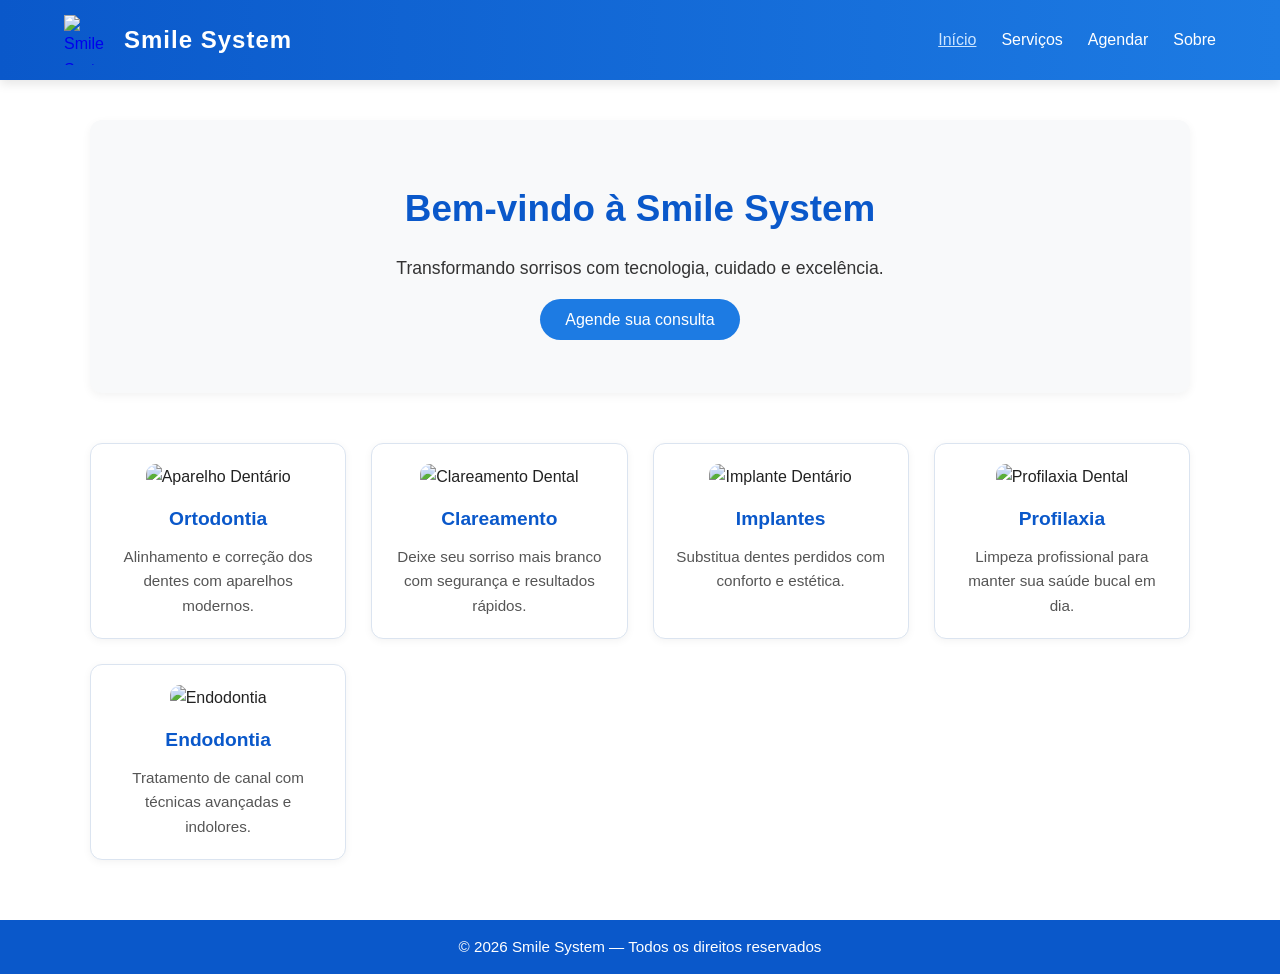
==== index.html @ 8fbf5905 "Add files via upload" ====
<!doctype html>
<html lang="pt-BR">
<head>
  <meta charset="utf-8">
  <meta name="viewport" content="width=device-width,initial-scale=1">
  <title>Smile System - Início</title>
  <link rel="stylesheet" href="style.css">
</head>
<body>
  <header class="site-header">
    <nav class="nav">
      <a class="logo" href="index.html">
        <img src="img/logo.png" alt="Smile System" class="logo-img">
        <span class="brand">Smile System</span>
      </a>
      <ul class="nav-links">
        <li><a href="index.html" class="active">Início</a></li>
        <li><a href="servicos.html">Serviços</a></li>
        <li><a href="agendar.php">Agendar</a></li>
        <li><a href="sobre.html">Sobre</a></li>
      </ul>
    </nav>
  </header>

  <main class="container">
    <section class="hero">
      <h1>Bem-vindo à Smile System</h1>
      <p>Transformando sorrisos com tecnologia, cuidado e excelência.</p>
      <a class="btn-primary" href="agendar.php">Agende sua consulta</a>
    </section>

    <section class="cards">
      <article class="card">
        <img src="img/aparelho.png" alt="Aparelho Dentário">
        <h3>Ortodontia</h3>
        <p>Alinhamento e correção dos dentes com aparelhos modernos.</p>
      </article>
      <article class="card">
        <img src="img/clareamento.png" alt="Clareamento Dental">
        <h3>Clareamento</h3>
        <p>Deixe seu sorriso mais branco com segurança e resultados rápidos.</p>
      </article>
      <article class="card">
        <img src="img/implante.png" alt="Implante Dentário">
        <h3>Implantes</h3>
        <p>Substitua dentes perdidos com conforto e estética.</p>
      </article>
      <article class="card">
        <img src="img/profilaxia.png" alt="Profilaxia Dental">
        <h3>Profilaxia</h3>
        <p>Limpeza profissional para manter sua saúde bucal em dia.</p>
      </article>
      <article class="card">
        <img src="img/endodontia.png" alt="Endodontia">
        <h3>Endodontia</h3>
        <p>Tratamento de canal com técnicas avançadas e indolores.</p>
      </article>
    </section>
  </main>

  <footer class="site-footer">
    <p>© <span id="year"></span> Smile System — Todos os direitos reservados</p>
  </footer>

  <script>
    document.getElementById('year').textContent = new Date().getFullYear();
  </script>
</body>
</html>
---- style.css ----
/* ---------- GERAL ---------- */
* {
  margin: 0;
  padding: 0;
  box-sizing: border-box;
  font-family: "Poppins", sans-serif;
}

body {
  background-color: #ffffff;
  color: #222;
  line-height: 1.6;
}

/* ---------- CABEÇALHO ---------- */
.site-header {
  background: linear-gradient(90deg, #0a58ca, #1d7be3);
  padding: 15px 0;
  box-shadow: 0 4px 10px rgba(0,0,0,0.1);
}

.nav {
  width: 90%;
  max-width: 1200px;
  margin: auto;
  display: flex;
  align-items: center;
  justify-content: space-between;
}

.logo {
  display: flex;
  align-items: center;
  text-decoration: none;
}

.logo-img {
  width: 50px;
  height: 50px;
  object-fit: contain;
  margin-right: 10px;
}

.brand {
  font-size: 1.5rem;
  font-weight: 700;
  color: #fff;
  letter-spacing: 1px;
}

.nav-links {
  list-style: none;
  display: flex;
  gap: 25px;
}

.nav-links a {
  color: #fff;
  text-decoration: none;
  font-weight: 500;
  transition: 0.3s;
}

.nav-links a:hover,
.nav-links a.active {
  color: #cce5ff;
  text-decoration: underline;
}

/* ---------- CONTEÚDO ---------- */
.container {
  width: 90%;
  max-width: 1100px;
  margin: 40px auto;
}

.hero {
  text-align: center;
  padding: 60px 20px;
  background: #f8f9fa;
  border-radius: 12px;
  box-shadow: 0 3px 10px rgba(0,0,0,0.05);
}

.hero h1 {
  font-size: 2.3rem;
  color: #0a58ca;
}

.hero p {
  font-size: 1.1rem;
  margin: 15px 0 25px;
  color: #333;
}

.btn-primary {
  background: #1d7be3;
  color: #fff;
  border: none;
  padding: 12px 25px;
  border-radius: 25px;
  font-size: 1rem;
  cursor: pointer;
  text-decoration: none;
  transition: 0.3s;
}

.btn-primary:hover {
  background: #0a58ca;
}

/* ---------- CARDS ---------- */
.cards {
  display: grid;
  grid-template-columns: repeat(auto-fit, minmax(220px, 1fr));
  gap: 25px;
  margin-top: 50px;
}

.card {
  background: #fff;
  border: 1px solid #dbe4f0;
  border-radius: 12px;
  box-shadow: 0 2px 8px rgba(0,0,0,0.05);
  text-align: center;
  padding: 20px;
  transition: 0.3s ease;
}

.card:hover {
  transform: translateY(-5px);
  box-shadow: 0 5px 15px rgba(0,0,0,0.1);
}

.card img {
  width: 100%;
  height: 150px;
  object-fit: cover;
  border-radius: 10px;
}

.card h3 {
  color: #0a58ca;
  margin-top: 15px;
  font-size: 1.2rem;
}

.card p {
  font-size: 0.95rem;
  color: #555;
  margin-top: 10px;
}

/* ---------- SERVIÇOS ---------- */
.servicos {
  display: grid;
  grid-template-columns: repeat(auto-fit, minmax(250px, 1fr));
  gap: 25px;
  margin-top: 40px;
}

.servico {
  background: #fff;
  border: 1px solid #dbe4f0;
  border-radius: 12px;
  box-shadow: 0 2px 10px rgba(0,0,0,0.05);
  padding: 20px;
  text-align: center;
  transition: 0.3s;
}

.servico:hover {
  transform: translateY(-4px);
  box-shadow: 0 5px 15px rgba(0,0,0,0.1);
}

.servico img {
  width: 100%;
  height: 160px;
  border-radius: 10px;
  object-fit: cover;
}

.servico h3 {
  color: #0a58ca;
  margin: 10px 0;
}

/* ---------- FORMULÁRIO ---------- */
.form-agendar {
  max-width: 500px;
  background: #f8f9fa;
  padding: 30px;
  margin: 0 auto;
  border-radius: 12px;
  box-shadow: 0 3px 10px rgba(0,0,0,0.05);
}

.form-agendar label {
  display: block;
  margin: 15px 0 5px;
  font-weight: 600;
  color: #0a58ca;
}

.form-agendar input {
  width: 100%;
  padding: 10px;
  border: 1px solid #ccd7e0;
  border-radius: 8px;
  outline: none;
  transition: 0.3s;
}

.form-agendar input:focus {
  border-color: #1d7be3;
  box-shadow: 0 0 4px rgba(29,123,227,0.4);
}

/* ---------- RODAPÉ ---------- */
.site-footer {
  text-align: center;
  background: #0a58ca;
  color: #fff;
  padding: 15px 0;
  margin-top: 60px;
  font-size: 0.95rem;
}

/* ---------- RESPONSIVIDADE ---------- */
@media (max-width: 768px) {
  .nav-links {
    flex-wrap: wrap;
    gap: 15px;
    justify-content: center;
  }

  .brand {
    font-size: 1.3rem;
  }

  .hero h1 {
    font-size: 1.8rem;
  }
}
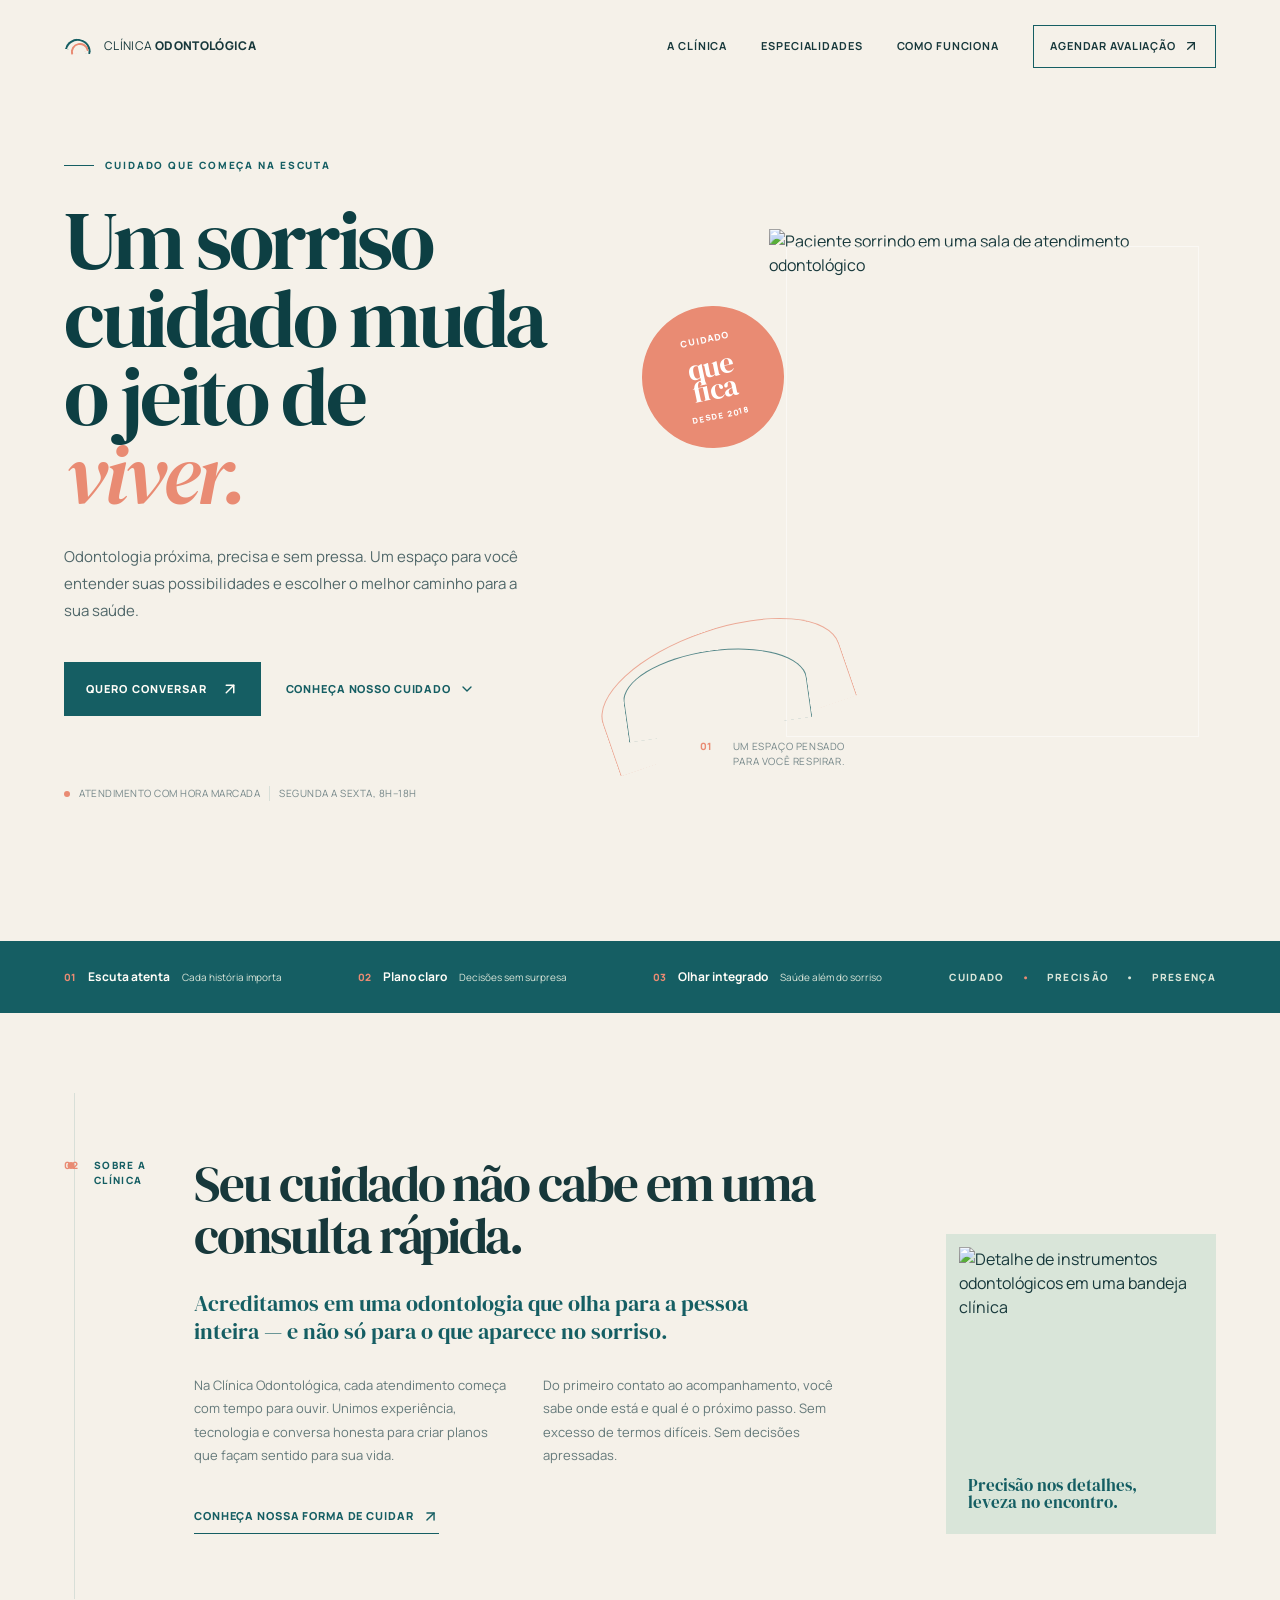
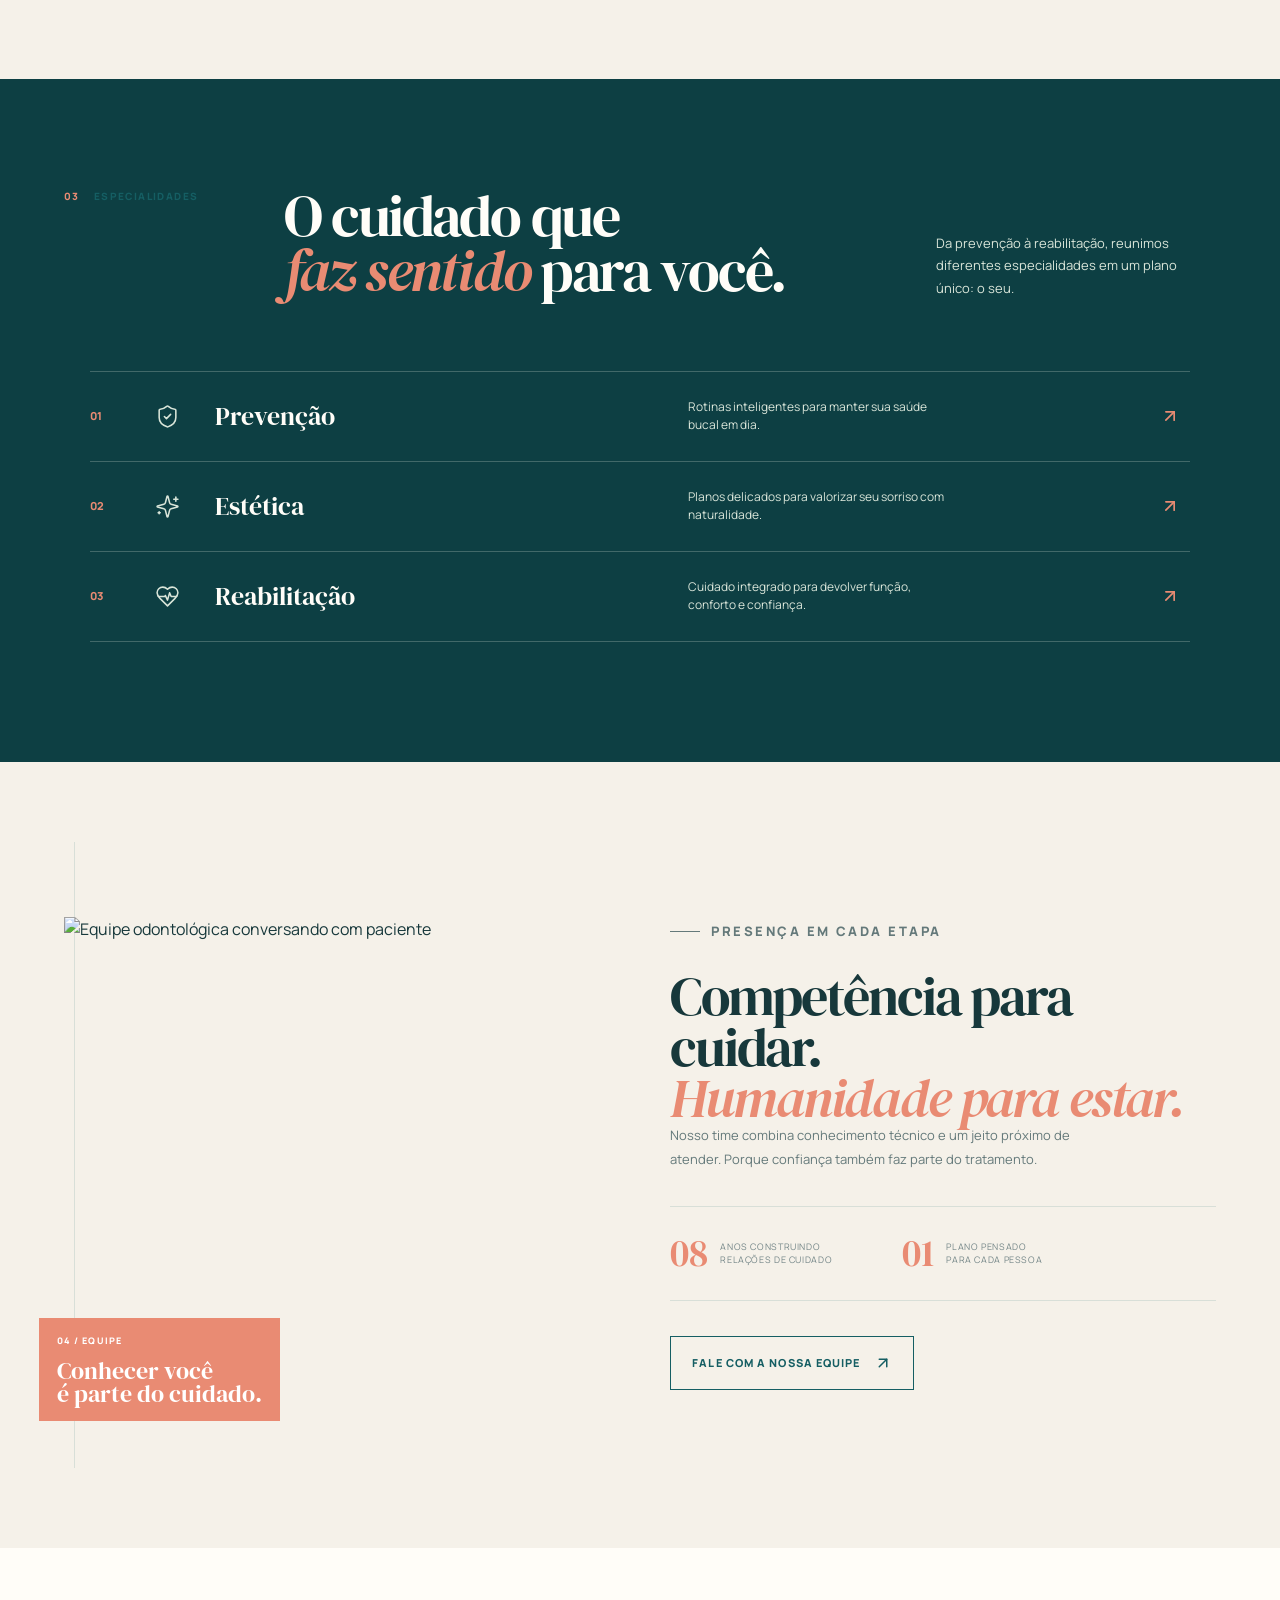
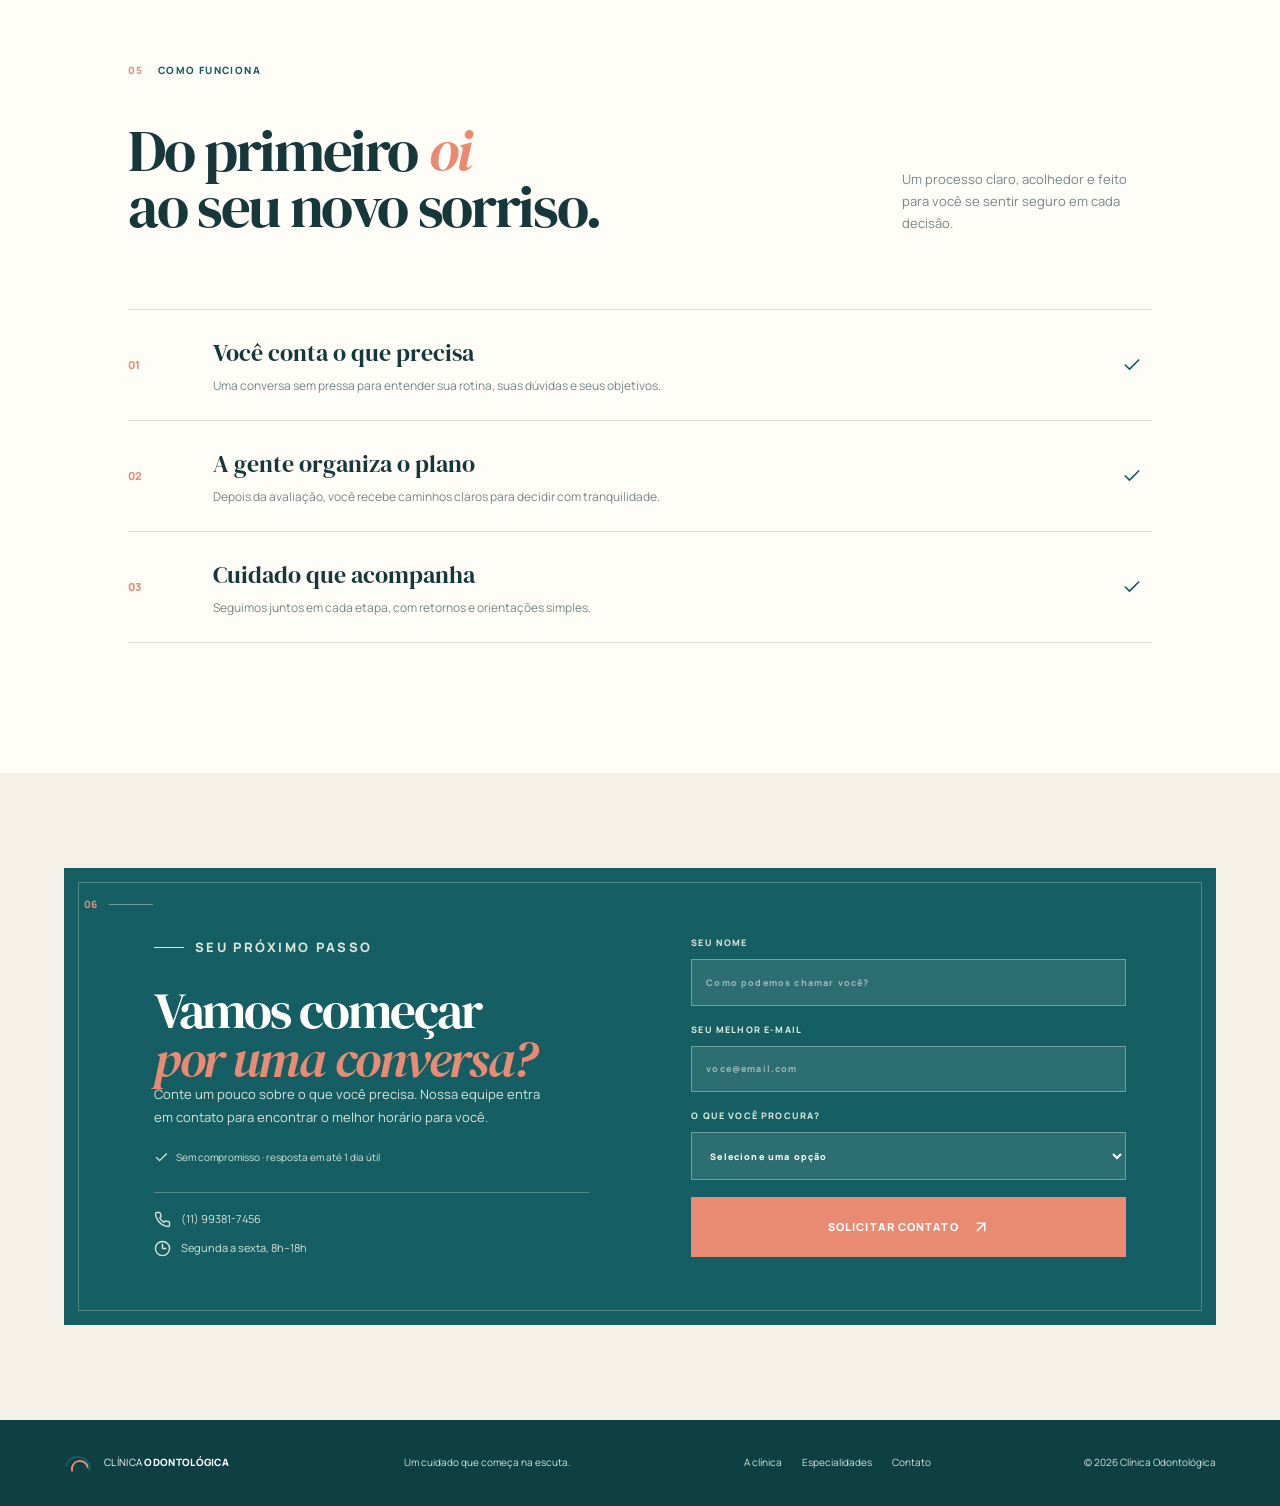
==== commit 4a35746e: "feat: adiciona site visual da clinica" ====
--- a/index.html
+++ b/index.html
@@ -1,69 +1,76 @@
-<!doctype html>
-<html lang="pt-BR">
-<head>
-  <meta charset="utf-8">
-  <meta name="viewport" content="width=device-width,initial-scale=1">
-  <title>Smile System - Início</title>
-  <link rel="stylesheet" href="style.css">
-</head>
-<body>
-  <header class="site-header">
-    <nav class="nav">
-      <a class="logo" href="index.html">
-        <img src="img/logo.png" alt="Smile System" class="logo-img">
-        <span class="brand">Smile System</span>
-      </a>
-      <ul class="nav-links">
-        <li><a href="index.html" class="active">Início</a></li>
-        <li><a href="servicos.html">Serviços</a></li>
-        <li><a href="agendar.php">Agendar</a></li>
-        <li><a href="sobre.html">Sobre</a></li>
-      </ul>
-    </nav>
-  </header>
-
-  <main class="container">
-    <section class="hero">
-      <h1>Bem-vindo à Smile System</h1>
-      <p>Transformando sorrisos com tecnologia, cuidado e excelência.</p>
-      <a class="btn-primary" href="agendar.php">Agende sua consulta</a>
-    </section>
-
-    <section class="cards">
-      <article class="card">
-        <img src="img/aparelho.png" alt="Aparelho Dentário">
-        <h3>Ortodontia</h3>
-        <p>Alinhamento e correção dos dentes com aparelhos modernos.</p>
-      </article>
-      <article class="card">
-        <img src="img/clareamento.png" alt="Clareamento Dental">
-        <h3>Clareamento</h3>
-        <p>Deixe seu sorriso mais branco com segurança e resultados rápidos.</p>
-      </article>
-      <article class="card">
-        <img src="img/implante.png" alt="Implante Dentário">
-        <h3>Implantes</h3>
-        <p>Substitua dentes perdidos com conforto e estética.</p>
-      </article>
-      <article class="card">
-        <img src="img/profilaxia.png" alt="Profilaxia Dental">
-        <h3>Profilaxia</h3>
-        <p>Limpeza profissional para manter sua saúde bucal em dia.</p>
-      </article>
-      <article class="card">
-        <img src="img/endodontia.png" alt="Endodontia">
-        <h3>Endodontia</h3>
-        <p>Tratamento de canal com técnicas avançadas e indolores.</p>
-      </article>
-    </section>
-  </main>
-
-  <footer class="site-footer">
-    <p>© <span id="year"></span> Smile System — Todos os direitos reservados</p>
-  </footer>
-
-  <script>
-    document.getElementById('year').textContent = new Date().getFullYear();
-  </script>
-</body>
-</html>
+<!doctype html>
+<html lang="pt-BR">
+  <head>
+    <meta charset="UTF-8" />
+    <meta name="viewport" content="width=device-width, initial-scale=1.0" />
+    <meta name="theme-color" content="#155E63" />
+    <meta name="description" content="Clínica Odontológica — cuidado próximo, preciso e sem pressa." />
+    <title>Clínica Odontológica — Cuidado que começa na escuta</title>
+    <script type="module" crossorigin src="./assets/index-BboJRUG3.js"></script>
+    <link rel="stylesheet" crossorigin href="./assets/index-BcJL_m4f.css">
+    <script src="/__manus__/debug-collector.js" defer></script>
+  </head>
+  <body>
+    <script id="manus-runtime">window.__MANUS_HOST_DEV__ = false;
+(function(){"use strict";var Mr={exports:{}},Kn={};/**
+ * @license React
+ * react-jsx-runtime.production.js
+ *
+ * Copyright (c) Meta Platforms, Inc. and affiliates.
+ *
+ * This source code is licensed under the MIT license found in the
+ * LICENSE file in the root directory of this source tree.
+ */var $c;function um(){if($c)return Kn;$c=1;var r=Symbol.for("react.transitional.element"),i=Symbol.for("react.fragment");function c(s,d,m){var x=null;if(m!==void 0&&(x=""+m),d.key!==void 0&&(x=""+d.key),"key"in d){m={};for(var R in d)R!=="key"&&(m[R]=d[R])}else m=d;return d=m.ref,{$$typeof:r,type:s,key:x,ref:d!==void 0?d:null,props:m}}return Kn.Fragment=i,Kn.jsx=c,Kn.jsxs=c,Kn}var Fc;function dm(){return Fc||(Fc=1,Mr.exports=um()),Mr.exports}var h=dm(),Ar={exports:{}},Pn={},Rr={exports:{}},Nr={};/**
+ * @license React
+ * scheduler.production.js
+ *
+ * Copyright (c) Meta Platforms, Inc. and affiliates.
+ *
+ * This source code is licensed under the MIT license found in the
+ * LICENSE file in the root directory of this source tree.
+ */var Ic;function fm(){return Ic||(Ic=1,function(r){function i(A,q){var B=A.length;A.push(q);t:for(;0<B;){var bt=B-1>>>1,p=A[bt];if(0<d(p,q))A[bt]=q,A[B]=p,B=bt;else break t}}function c(A){return A.length===0?null:A[0]}function s(A){if(A.length===0)return null;var q=A[0],B=A.pop();if(B!==q){A[0]=B;t:for(var bt=0,p=A.length,O=p>>>1;bt<O;){var X=2*(bt+1)-1,G=A[X],Z=X+1,st=A[Z];if(0>d(G,B))Z<p&&0>d(st,G)?(A[bt]=st,A[Z]=B,bt=Z):(A[bt]=G,A[X]=B,bt=X);else if(Z<p&&0>d(st,B))A[bt]=st,A[Z]=B,bt=Z;else break t}}return q}function d(A,q){var B=A.sortIndex-q.sortIndex;return B!==0?B:A.id-q.id}if(r.unstable_now=void 0,typeof performance=="object"&&typeof performance.now=="function"){var m=performance;r.unstable_now=function(){return m.now()}}else{var x=Date,R=x.now();r.unstable_now=function(){return x.now()-R}}var C=[],v=[],D=1,j=null,J=3,at=!1,$=!1,nt=!1,ct=!1,ht=typeof setTimeout=="function"?setTimeout:null,St=typeof clearTimeout=="function"?clearTimeout:null,_=typeof setImmediate<"u"?setImmediate:null;function Y(A){for(var q=c(v);q!==null;){if(q.callback===null)s(v);else if(q.startTime<=A)s(v),q.sortIndex=q.expirationTime,i(C,q);else break;q=c(v)}}function H(A){if(nt=!1,Y(A),!$)if(c(C)!==null)$=!0,it||(it=!0,Bt());else{var q=c(v);q!==null&&Mt(H,q.startTime-A)}}var it=!1,rt=-1,V=5,xt=-1;function Be(){return ct?!0:!(r.unstable_now()-xt<V)}function te(){if(ct=!1,it){var A=r.unstable_now();xt=A;var q=!0;try{t:{$=!1,nt&&(nt=!1,St(rt),rt=-1),at=!0;var B=J;try{e:{for(Y(A),j=c(C);j!==null&&!(j.expirationTime>A&&Be());){var bt=j.callback;if(typeof bt=="function"){j.callback=null,J=j.priorityLevel;var p=bt(j.expirationTime<=A);if(A=r.unstable_now(),typeof p=="function"){j.callback=p,Y(A),q=!0;break e}j===c(C)&&s(C),Y(A)}else s(C);j=c(C)}if(j!==null)q=!0;else{var O=c(v);O!==null&&Mt(H,O.startTime-A),q=!1}}break t}finally{j=null,J=B,at=!1}q=void 0}}finally{q?Bt():it=!1}}}var Bt;if(typeof _=="function")Bt=function(){_(te)};else if(typeof MessageChannel<"u"){var me=new MessageChannel,Se=me.port2;me.port1.onmessage=te,Bt=function(){Se.postMessage(null)}}else Bt=function(){ht(te,0)};function Mt(A,q){rt=ht(function(){A(r.unstable_now())},q)}r.unstable_IdlePriority=5,r.unstable_ImmediatePriority=1,r.unstable_LowPriority=4,r.unstable_NormalPriority=3,r.unstable_Profiling=null,r.unstable_UserBlockingPriority=2,r.unstable_cancelCallback=function(A){A.callback=null},r.unstable_forceFrameRate=function(A){0>A||125<A?console.error("forceFrameRate takes a positive int between 0 and 125, forcing frame rates higher than 125 fps is not supported"):V=0<A?Math.floor(1e3/A):5},r.unstable_getCurrentPriorityLevel=function(){return J},r.unstable_next=function(A){switch(J){case 1:case 2:case 3:var q=3;break;default:q=J}var B=J;J=q;try{return A()}finally{J=B}},r.unstable_requestPaint=function(){ct=!0},r.unstable_runWithPriority=function(A,q){switch(A){case 1:case 2:case 3:case 4:case 5:break;default:A=3}var B=J;J=A;try{return q()}finally{J=B}},r.unstable_scheduleCallback=function(A,q,B){var bt=r.unstable_now();switch(typeof B=="object"&&B!==null?(B=B.delay,B=typeof B=="number"&&0<B?bt+B:bt):B=bt,A){case 1:var p=-1;break;case 2:p=250;break;case 5:p=1073741823;break;case 4:p=1e4;break;default:p=5e3}return p=B+p,A={id:D++,callback:q,priorityLevel:A,startTime:B,expirationTime:p,sortIndex:-1},B>bt?(A.sortIndex=B,i(v,A),c(C)===null&&A===c(v)&&(nt?(St(rt),rt=-1):nt=!0,Mt(H,B-bt))):(A.sortIndex=p,i(C,A),$||at||($=!0,it||(it=!0,Bt()))),A},r.unstable_shouldYield=Be,r.unstable_wrapCallback=function(A){var q=J;return function(){var B=J;J=q;try{return A.apply(this,arguments)}finally{J=B}}}}(Nr)),Nr}var tu;function hm(){return tu||(tu=1,Rr.exports=fm()),Rr.exports}var zr={exports:{}},ut={};/**
+ * @license React
+ * react.production.js
+ *
+ * Copyright (c) Meta Platforms, Inc. and affiliates.
+ *
+ * This source code is licensed under the MIT license found in the
+ * LICENSE file in the root directory of this source tree.
+ */var eu;function mm(){if(eu)return ut;eu=1;var r=Symbol.for("react.transitional.element"),i=Symbol.for("react.portal"),c=Symbol.for("react.fragment"),s=Symbol.for("react.strict_mode"),d=Symbol.for("react.profiler"),m=Symbol.for("react.consumer"),x=Symbol.for("react.context"),R=Symbol.for("react.forward_ref"),C=Symbol.for("react.suspense"),v=Symbol.for("react.memo"),D=Symbol.for("react.lazy"),j=Symbol.iterator;function J(p){return p===null||typeof p!="object"?null:(p=j&&p[j]||p["@@iterator"],typeof p=="function"?p:null)}var at={isMounted:function(){return!1},enqueueForceUpdate:function(){},enqueueReplaceState:function(){},enqueueSetState:function(){}},$=Object.assign,nt={};function ct(p,O,X){this.props=p,this.context=O,this.refs=nt,this.updater=X||at}ct.prototype.isReactComponent={},ct.prototype.setState=function(p,O){if(typeof p!="object"&&typeof p!="function"&&p!=null)throw Error("takes an object of state variables to update or a function which returns an object of state variables.");this.updater.enqueueSetState(this,p,O,"setState")},ct.prototype.forceUpdate=function(p){this.updater.enqueueForceUpdate(this,p,"forceUpdate")};function ht(){}ht.prototype=ct.prototype;function St(p,O,X){this.props=p,this.context=O,this.refs=nt,this.updater=X||at}var _=St.prototype=new ht;_.constructor=St,$(_,ct.prototype),_.isPureReactComponent=!0;var Y=Array.isArray,H={H:null,A:null,T:null,S:null,V:null},it=Object.prototype.hasOwnProperty;function rt(p,O,X,G,Z,st){return X=st.ref,{$$typeof:r,type:p,key:O,ref:X!==void 0?X:null,props:st}}function V(p,O){return rt(p.type,O,void 0,void 0,void 0,p.props)}function xt(p){return typeof p=="object"&&p!==null&&p.$$typeof===r}function Be(p){var O={"=":"=0",":":"=2"};return"$"+p.replace(/[=:]/g,function(X){return O[X]})}var te=/\/+/g;function Bt(p,O){return typeof p=="object"&&p!==null&&p.key!=null?Be(""+p.key):O.toString(36)}function me(){}function Se(p){switch(p.status){case"fulfilled":return p.value;case"rejected":throw p.reason;default:switch(typeof p.status=="string"?p.then(me,me):(p.status="pending",p.then(function(O){p.status==="pending"&&(p.status="fulfilled",p.value=O)},function(O){p.status==="pending"&&(p.status="rejected",p.reason=O)})),p.status){case"fulfilled":return p.value;case"rejected":throw p.reason}}throw p}function Mt(p,O,X,G,Z){var st=typeof p;(st==="undefined"||st==="boolean")&&(p=null);var I=!1;if(p===null)I=!0;else switch(st){case"bigint":case"string":case"number":I=!0;break;case"object":switch(p.$$typeof){case r:case i:I=!0;break;case D:return I=p._init,Mt(I(p._payload),O,X,G,Z)}}if(I)return Z=Z(p),I=G===""?"."+Bt(p,0):G,Y(Z)?(X="",I!=null&&(X=I.replace(te,"$&/")+"/"),Mt(Z,O,X,"",function(Jt){return Jt})):Z!=null&&(xt(Z)&&(Z=V(Z,X+(Z.key==null||p&&p.key===Z.key?"":(""+Z.key).replace(te,"$&/")+"/")+I)),O.push(Z)),1;I=0;var gt=G===""?".":G+":";if(Y(p))for(var Tt=0;Tt<p.length;Tt++)G=p[Tt],st=gt+Bt(G,Tt),I+=Mt(G,O,X,st,Z);else if(Tt=J(p),typeof Tt=="function")for(p=Tt.call(p),Tt=0;!(G=p.next()).done;)G=G.value,st=gt+Bt(G,Tt++),I+=Mt(G,O,X,st,Z);else if(st==="object"){if(typeof p.then=="function")return Mt(Se(p),O,X,G,Z);throw O=String(p),Error("Objects are not valid as a React child (found: "+(O==="[object Object]"?"object with keys {"+Object.keys(p).join(", ")+"}":O)+"). If you meant to render a collection of children, use an array instead.")}return I}function A(p,O,X){if(p==null)return p;var G=[],Z=0;return Mt(p,G,"","",function(st){return O.call(X,st,Z++)}),G}function q(p){if(p._status===-1){var O=p._result;O=O(),O.then(function(X){(p._status===0||p._status===-1)&&(p._status=1,p._result=X)},function(X){(p._status===0||p._status===-1)&&(p._status=2,p._result=X)}),p._status===-1&&(p._status=0,p._result=O)}if(p._status===1)return p._result.default;throw p._result}var B=typeof reportError=="function"?reportError:function(p){if(typeof window=="object"&&typeof window.ErrorEvent=="function"){var O=new window.ErrorEvent("error",{bubbles:!0,cancelable:!0,message:typeof p=="object"&&p!==null&&typeof p.message=="string"?String(p.message):String(p),error:p});if(!window.dispatchEvent(O))return}else if(typeof process=="object"&&typeof process.emit=="function"){process.emit("uncaughtException",p);return}console.error(p)};function bt(){}return ut.Children={map:A,forEach:function(p,O,X){A(p,function(){O.apply(this,arguments)},X)},count:function(p){var O=0;return A(p,function(){O++}),O},toArray:function(p){return A(p,function(O){return O})||[]},only:function(p){if(!xt(p))throw Error("React.Children.only expected to receive a single React element child.");return p}},ut.Component=ct,ut.Fragment=c,ut.Profiler=d,ut.PureComponent=St,ut.StrictMode=s,ut.Suspense=C,ut.__CLIENT_INTERNALS_DO_NOT_USE_OR_WARN_USERS_THEY_CANNOT_UPGRADE=H,ut.__COMPILER_RUNTIME={__proto__:null,c:function(p){return H.H.useMemoCache(p)}},ut.cache=function(p){return function(){return p.apply(null,arguments)}},ut.cloneElement=function(p,O,X){if(p==null)throw Error("The argument must be a React element, but you passed "+p+".");var G=$({},p.props),Z=p.key,st=void 0;if(O!=null)for(I in O.ref!==void 0&&(st=void 0),O.key!==void 0&&(Z=""+O.key),O)!it.call(O,I)||I==="key"||I==="__self"||I==="__source"||I==="ref"&&O.ref===void 0||(G[I]=O[I]);var I=arguments.length-2;if(I===1)G.children=X;else if(1<I){for(var gt=Array(I),Tt=0;Tt<I;Tt++)gt[Tt]=arguments[Tt+2];G.children=gt}return rt(p.type,Z,void 0,void 0,st,G)},ut.createContext=function(p){return p={$$typeof:x,_currentValue:p,_currentValue2:p,_threadCount:0,Provider:null,Consumer:null},p.Provider=p,p.Consumer={$$typeof:m,_context:p},p},ut.createElement=function(p,O,X){var G,Z={},st=null;if(O!=null)for(G in O.key!==void 0&&(st=""+O.key),O)it.call(O,G)&&G!=="key"&&G!=="__self"&&G!=="__source"&&(Z[G]=O[G]);var I=arguments.length-2;if(I===1)Z.children=X;else if(1<I){for(var gt=Array(I),Tt=0;Tt<I;Tt++)gt[Tt]=arguments[Tt+2];Z.children=gt}if(p&&p.defaultProps)for(G in I=p.defaultProps,I)Z[G]===void 0&&(Z[G]=I[G]);return rt(p,st,void 0,void 0,null,Z)},ut.createRef=function(){return{current:null}},ut.forwardRef=function(p){return{$$typeof:R,render:p}},ut.isValidElement=xt,ut.lazy=function(p){return{$$typeof:D,_payload:{_status:-1,_result:p},_init:q}},ut.memo=function(p,O){return{$$typeof:v,type:p,compare:O===void 0?null:O}},ut.startTransition=function(p){var O=H.T,X={};H.T=X;try{var G=p(),Z=H.S;Z!==null&&Z(X,G),typeof G=="object"&&G!==null&&typeof G.then=="function"&&G.then(bt,B)}catch(st){B(st)}finally{H.T=O}},ut.unstable_useCacheRefresh=function(){return H.H.useCacheRefresh()},ut.use=function(p){return H.H.use(p)},ut.useActionState=function(p,O,X){return H.H.useActionState(p,O,X)},ut.useCallback=function(p,O){return H.H.useCallback(p,O)},ut.useContext=function(p){return H.H.useContext(p)},ut.useDebugValue=function(){},ut.useDeferredValue=function(p,O){return H.H.useDeferredValue(p,O)},ut.useEffect=function(p,O,X){var G=H.H;if(typeof X=="function")throw Error("useEffect CRUD overload is not enabled in this build of React.");return G.useEffect(p,O)},ut.useId=function(){return H.H.useId()},ut.useImperativeHandle=function(p,O,X){return H.H.useImperativeHandle(p,O,X)},ut.useInsertionEffect=function(p,O){return H.H.useInsertionEffect(p,O)},ut.useLayoutEffect=function(p,O){return H.H.useLayoutEffect(p,O)},ut.useMemo=function(p,O){return H.H.useMemo(p,O)},ut.useOptimistic=function(p,O){return H.H.useOptimistic(p,O)},ut.useReducer=function(p,O,X){return H.H.useReducer(p,O,X)},ut.useRef=function(p){return H.H.useRef(p)},ut.useState=function(p){return H.H.useState(p)},ut.useSyncExternalStore=function(p,O,X){return H.H.useSyncExternalStore(p,O,X)},ut.useTransition=function(){return H.H.useTransition()},ut.version="19.1.1",ut}var lu;function _r(){return lu||(lu=1,zr.exports=mm()),zr.exports}var kr={exports:{}},he={};/**
+ * @license React
+ * react-dom.production.js
+ *
+ * Copyright (c) Meta Platforms, Inc. and affiliates.
+ *
+ * This source code is licensed under the MIT license found in the
+ * LICENSE file in the root directory of this source tree.
+ */var au;function gm(){if(au)return he;au=1;var r=_r();function i(C){var v="https://react.dev/errors/"+C;if(1<arguments.length){v+="?args[]="+encodeURIComponent(arguments[1]);for(var D=2;D<arguments.length;D++)v+="&args[]="+encodeURIComponent(arguments[D])}return"Minified React error #"+C+"; visit "+v+" for the full message or use the non-minified dev environment for full errors and additional helpful warnings."}function c(){}var s={d:{f:c,r:function(){throw Error(i(522))},D:c,C:c,L:c,m:c,X:c,S:c,M:c},p:0,findDOMNode:null},d=Symbol.for("react.portal");function m(C,v,D){var j=3<arguments.length&&arguments[3]!==void 0?arguments[3]:null;return{$$typeof:d,key:j==null?null:""+j,children:C,containerInfo:v,implementation:D}}var x=r.__CLIENT_INTERNALS_DO_NOT_USE_OR_WARN_USERS_THEY_CANNOT_UPGRADE;function R(C,v){if(C==="font")return"";if(typeof v=="string")return v==="use-credentials"?v:""}return he.__DOM_INTERNALS_DO_NOT_USE_OR_WARN_USERS_THEY_CANNOT_UPGRADE=s,he.createPortal=function(C,v){var D=2<arguments.length&&arguments[2]!==void 0?arguments[2]:null;if(!v||v.nodeType!==1&&v.nodeType!==9&&v.nodeType!==11)throw Error(i(299));return m(C,v,null,D)},he.flushSync=function(C){var v=x.T,D=s.p;try{if(x.T=null,s.p=2,C)return C()}finally{x.T=v,s.p=D,s.d.f()}},he.preconnect=function(C,v){typeof C=="string"&&(v?(v=v.crossOrigin,v=typeof v=="string"?v==="use-credentials"?v:"":void 0):v=null,s.d.C(C,v))},he.prefetchDNS=function(C){typeof C=="string"&&s.d.D(C)},he.preinit=function(C,v){if(typeof C=="string"&&v&&typeof v.as=="string"){var D=v.as,j=R(D,v.crossOrigin),J=typeof v.integrity=="string"?v.integrity:void 0,at=typeof v.fetchPriority=="string"?v.fetchPriority:void 0;D==="style"?s.d.S(C,typeof v.precedence=="string"?v.precedence:void 0,{crossOrigin:j,integrity:J,fetchPriority:at}):D==="script"&&s.d.X(C,{crossOrigin:j,integrity:J,fetchPriority:at,nonce:typeof v.nonce=="string"?v.nonce:void 0})}},he.preinitModule=function(C,v){if(typeof C=="string")if(typeof v=="object"&&v!==null){if(v.as==null||v.as==="script"){var D=R(v.as,v.crossOrigin);s.d.M(C,{crossOrigin:D,integrity:typeof v.integrity=="string"?v.integrity:void 0,nonce:typeof v.nonce=="string"?v.nonce:void 0})}}else v==null&&s.d.M(C)},he.preload=function(C,v){if(typeof C=="string"&&typeof v=="object"&&v!==null&&typeof v.as=="string"){var D=v.as,j=R(D,v.crossOrigin);s.d.L(C,D,{crossOrigin:j,integrity:typeof v.integrity=="string"?v.integrity:void 0,nonce:typeof v.nonce=="string"?v.nonce:void 0,type:typeof v.type=="string"?v.type:void 0,fetchPriority:typeof v.fetchPriority=="string"?v.fetchPriority:void 0,referrerPolicy:typeof v.referrerPolicy=="string"?v.referrerPolicy:void 0,imageSrcSet:typeof v.imageSrcSet=="string"?v.imageSrcSet:void 0,imageSizes:typeof v.imageSizes=="string"?v.imageSizes:void 0,media:typeof v.media=="string"?v.media:void 0})}},he.preloadModule=function(C,v){if(typeof C=="string")if(v){var D=R(v.as,v.crossOrigin);s.d.m(C,{as:typeof v.as=="string"&&v.as!=="script"?v.as:void 0,crossOrigin:D,integrity:typeof v.integrity=="string"?v.integrity:void 0})}else s.d.m(C)},he.requestFormReset=function(C){s.d.r(C)},he.unstable_batchedUpdates=function(C,v){return C(v)},he.useFormState=function(C,v,D){return x.H.useFormState(C,v,D)},he.useFormStatus=function(){return x.H.useHostTransitionStatus()},he.version="19.1.1",he}var nu;function pm(){if(nu)return kr.exports;nu=1;function r(){if(!(typeof __REACT_DEVTOOLS_GLOBAL_HOOK__>"u"||typeof __REACT_DEVTOOLS_GLOBAL_HOOK__.checkDCE!="function"))try{__REACT_DEVTOOLS_GLOBAL_HOOK__.checkDCE(r)}catch(i){console.error(i)}}return r(),kr.exports=gm(),kr.exports}/**
+ * @license React
+ * react-dom-client.production.js
+ *
+ * Copyright (c) Meta Platforms, Inc. and affiliates.
+ *
+ * This source code is licensed under the MIT license found in the
+ * LICENSE file in the root directory of this source tree.
+ */var ou;function ym(){if(ou)return Pn;ou=1;var r=hm(),i=_r(),c=pm();function s(t){var e="https://react.dev/errors/"+t;if(1<arguments.length){e+="?args[]="+encodeURIComponent(arguments[1]);for(var l=2;l<arguments.length;l++)e+="&args[]="+encodeURIComponent(arguments[l])}return"Minified React error #"+t+"; visit "+e+" for the full message or use the non-minified dev environment for full errors and additional helpful warnings."}function d(t){return!(!t||t.nodeType!==1&&t.nodeType!==9&&t.nodeType!==11)}function m(t){var e=t,l=t;if(t.alternate)for(;e.return;)e=e.return;else{t=e;do e=t,(e.flags&4098)!==0&&(l=e.return),t=e.return;while(t)}return e.tag===3?l:null}function x(t){if(t.tag===13){var e=t.memoizedState;if(e===null&&(t=t.alternate,t!==null&&(e=t.memoizedState)),e!==null)return e.dehydrated}return null}function R(t){if(m(t)!==t)throw Error(s(188))}function C(t){var e=t.alternate;if(!e){if(e=m(t),e===null)throw Error(s(188));return e!==t?null:t}for(var l=t,a=e;;){var n=l.return;if(n===null)break;var o=n.alternate;if(o===null){if(a=n.return,a!==null){l=a;continue}break}if(n.child===o.child){for(o=n.child;o;){if(o===l)return R(n),t;if(o===a)return R(n),e;o=o.sibling}throw Error(s(188))}if(l.return!==a.return)l=n,a=o;else{for(var u=!1,f=n.child;f;){if(f===l){u=!0,l=n,a=o;break}if(f===a){u=!0,a=n,l=o;break}f=f.sibling}if(!u){for(f=o.child;f;){if(f===l){u=!0,l=o,a=n;break}if(f===a){u=!0,a=o,l=n;break}f=f.sibling}if(!u)throw Error(s(189))}}if(l.alternate!==a)throw Error(s(190))}if(l.tag!==3)throw Error(s(188));return l.stateNode.current===l?t:e}function v(t){var e=t.tag;if(e===5||e===26||e===27||e===6)return t;for(t=t.child;t!==null;){if(e=v(t),e!==null)return e;t=t.sibling}return null}var D=Object.assign,j=Symbol.for("react.element"),J=Symbol.for("react.transitional.element"),at=Symbol.for("react.portal"),$=Symbol.for("react.fragment"),nt=Symbol.for("react.strict_mode"),ct=Symbol.for("react.profiler"),ht=Symbol.for("react.provider"),St=Symbol.for("react.consumer"),_=Symbol.for("react.context"),Y=Symbol.for("react.forward_ref"),H=Symbol.for("react.suspense"),it=Symbol.for("react.suspense_list"),rt=Symbol.for("react.memo"),V=Symbol.for("react.lazy"),xt=Symbol.for("react.activity"),Be=Symbol.for("react.memo_cache_sentinel"),te=Symbol.iterator;function Bt(t){return t===null||typeof t!="object"?null:(t=te&&t[te]||t["@@iterator"],typeof t=="function"?t:null)}var me=Symbol.for("react.client.reference");function Se(t){if(t==null)return null;if(typeof t=="function")return t.$$typeof===me?null:t.displayName||t.name||null;if(typeof t=="string")return t;switch(t){case $:return"Fragment";case ct:return"Profiler";case nt:return"StrictMode";case H:return"Suspense";case it:return"SuspenseList";case xt:return"Activity"}if(typeof t=="object")switch(t.$$typeof){case at:return"Portal";case _:return(t.displayName||"Context")+".Provider";case St:return(t._context.displayName||"Context")+".Consumer";case Y:var e=t.render;return t=t.displayName,t||(t=e.displayName||e.name||"",t=t!==""?"ForwardRef("+t+")":"ForwardRef"),t;case rt:return e=t.displayName||null,e!==null?e:Se(t.type)||"Memo";case V:e=t._payload,t=t._init;try{return Se(t(e))}catch{}}return null}var Mt=Array.isArray,A=i.__CLIENT_INTERNALS_DO_NOT_USE_OR_WARN_USERS_THEY_CANNOT_UPGRADE,q=c.__DOM_INTERNALS_DO_NOT_USE_OR_WARN_USERS_THEY_CANNOT_UPGRADE,B={pending:!1,data:null,method:null,action:null},bt=[],p=-1;function O(t){return{current:t}}function X(t){0>p||(t.current=bt[p],bt[p]=null,p--)}function G(t,e){p++,bt[p]=t.current,t.current=e}var Z=O(null),st=O(null),I=O(null),gt=O(null);function Tt(t,e){switch(G(I,e),G(st,t),G(Z,null),e.nodeType){case 9:case 11:t=(t=e.documentElement)&&(t=t.namespaceURI)?Hh(t):0;break;default:if(t=e.tagName,e=e.namespaceURI)e=Hh(e),t=Uh(e,t);else switch(t){case"svg":t=1;break;case"math":t=2;break;default:t=0}}X(Z),G(Z,t)}function Jt(){X(Z),X(st),X(I)}function Ke(t){t.memoizedState!==null&&G(gt,t);var e=Z.current,l=Uh(e,t.type);e!==l&&(G(st,t),G(Z,l))}function Ce(t){st.current===t&&(X(Z),X(st)),gt.current===t&&(X(gt),Wo._currentValue=B)}var Pe=Object.prototype.hasOwnProperty,yl=r.unstable_scheduleCallback,sn=r.unstable_cancelCallback,Ca=r.unstable_shouldYield,ri=r.unstable_requestPaint,ge=r.unstable_now,si=r.unstable_getCurrentPriorityLevel,Ul=r.unstable_ImmediatePriority,Fn=r.unstable_UserBlockingPriority,nl=r.unstable_NormalPriority,ci=r.unstable_LowPriority,Gl=r.unstable_IdlePriority,ui=r.log,Ea=r.unstable_setDisableYieldValue,ql=null,Wt=null;function Je(t){if(typeof ui=="function"&&Ea(t),Wt&&typeof Wt.setStrictMode=="function")try{Wt.setStrictMode(ql,t)}catch{}}var $t=Math.clz32?Math.clz32:fi,di=Math.log,Ta=Math.LN2;function fi(t){return t>>>=0,t===0?32:31-(di(t)/Ta|0)|0}var L=256,cn=4194304;function vl(t){var e=t&42;if(e!==0)return e;switch(t&-t){case 1:return 1;case 2:return 2;case 4:return 4;case 8:return 8;case 16:return 16;case 32:return 32;case 64:return 64;case 128:return 128;case 256:case 512:case 1024:case 2048:case 4096:case 8192:case 16384:case 32768:case 65536:case 131072:case 262144:case 524288:case 1048576:case 2097152:return t&4194048;case 4194304:case 8388608:case 16777216:case 33554432:return t&62914560;case 67108864:return 67108864;case 134217728:return 134217728;case 268435456:return 268435456;case 536870912:return 536870912;case 1073741824:return 0;default:return t}}function un(t,e,l){var a=t.pendingLanes;if(a===0)return 0;var n=0,o=t.suspendedLanes,u=t.pingedLanes;t=t.warmLanes;var f=a&134217727;return f!==0?(a=f&~o,a!==0?n=vl(a):(u&=f,u!==0?n=vl(u):l||(l=f&~t,l!==0&&(n=vl(l))))):(f=a&~o,f!==0?n=vl(f):u!==0?n=vl(u):l||(l=a&~t,l!==0&&(n=vl(l)))),n===0?0:e!==0&&e!==n&&(e&o)===0&&(o=n&-n,l=e&-e,o>=l||o===32&&(l&4194048)!==0)?e:n}function Dt(t,e){return(t.pendingLanes&~(t.suspendedLanes&~t.pingedLanes)&e)===0}function In(t,e){switch(t){case 1:case 2:case 4:case 8:case 64:return e+250;case 16:case 32:case 128:case 256:case 512:case 1024:case 2048:case 4096:case 8192:case 16384:case 32768:case 65536:case 131072:case 262144:case 524288:case 1048576:case 2097152:return e+5e3;case 4194304:case 8388608:case 16777216:case 33554432:return-1;case 67108864:case 134217728:case 268435456:case 536870912:case 1073741824:return-1;default:return-1}}function to(){var t=L;return L<<=1,(L&4194048)===0&&(L=256),t}function hi(){var t=cn;return cn<<=1,(cn&62914560)===0&&(cn=4194304),t}function eo(t){for(var e=[],l=0;31>l;l++)e.push(t);return e}function Da(t,e){t.pendingLanes|=e,e!==268435456&&(t.suspendedLanes=0,t.pingedLanes=0,t.warmLanes=0)}function Ir(t,e,l,a,n,o){var u=t.pendingLanes;t.pendingLanes=l,t.suspendedLanes=0,t.pingedLanes=0,t.warmLanes=0,t.expiredLanes&=l,t.entangledLanes&=l,t.errorRecoveryDisabledLanes&=l,t.shellSuspendCounter=0;var f=t.entanglements,g=t.expirationTimes,S=t.hiddenUpdates;for(l=u&~l;0<l;){var N=31-$t(l),k=1<<N;f[N]=0,g[N]=-1;var E=S[N];if(E!==null)for(S[N]=null,N=0;N<E.length;N++){var T=E[N];T!==null&&(T.lane&=-536870913)}l&=~k}a!==0&&mi(t,a,0),o!==0&&n===0&&t.tag!==0&&(t.suspendedLanes|=o&~(u&~e))}function mi(t,e,l){t.pendingLanes|=e,t.suspendedLanes&=~e;var a=31-$t(e);t.entangledLanes|=e,t.entanglements[a]=t.entanglements[a]|1073741824|l&4194090}function gi(t,e){var l=t.entangledLanes|=e;for(t=t.entanglements;l;){var a=31-$t(l),n=1<<a;n&e|t[a]&e&&(t[a]|=e),l&=~n}}function lo(t){switch(t){case 2:t=1;break;case 8:t=4;break;case 32:t=16;break;case 256:case 512:case 1024:case 2048:case 4096:case 8192:case 16384:case 32768:case 65536:case 131072:case 262144:case 524288:case 1048576:case 2097152:case 4194304:case 8388608:case 16777216:case 33554432:t=128;break;case 268435456:t=134217728;break;default:t=0}return t}function ao(t){return t&=-t,2<t?8<t?(t&134217727)!==0?32:268435456:8:2}function pi(){var t=q.p;return t!==0?t:(t=window.event,t===void 0?32:nm(t.type))}function ts(t,e){var l=q.p;try{return q.p=t,e()}finally{q.p=l}}var ol=Math.random().toString(36).slice(2),ee="__reactFiber$"+ol,pe="__reactProps$"+ol,Yl="__reactContainer$"+ol,no="__reactEvents$"+ol,es="__reactListeners$"+ol,ls="__reactHandles$"+ol,yi="__reactResources$"+ol,Ma="__reactMarker$"+ol;function oo(t){delete t[ee],delete t[pe],delete t[no],delete t[es],delete t[ls]}function Vl(t){var e=t[ee];if(e)return e;for(var l=t.parentNode;l;){if(e=l[Yl]||l[ee]){if(l=e.alternate,e.child!==null||l!==null&&l.child!==null)for(t=Vh(t);t!==null;){if(l=t[ee])return l;t=Vh(t)}return e}t=l,l=t.parentNode}return null}function Xl(t){if(t=t[ee]||t[Yl]){var e=t.tag;if(e===5||e===6||e===13||e===26||e===27||e===3)return t}return null}function Aa(t){var e=t.tag;if(e===5||e===26||e===27||e===6)return t.stateNode;throw Error(s(33))}function Zl(t){var e=t[yi];return e||(e=t[yi]={hoistableStyles:new Map,hoistableScripts:new Map}),e}function Vt(t){t[Ma]=!0}var vi=new Set,bi={};function bl(t,e){We(t,e),We(t+"Capture",e)}function We(t,e){for(bi[t]=e,t=0;t<e.length;t++)vi.add(e[t])}var as=RegExp("^[:A-Z_a-z\\u00C0-\\u00D6\\u00D8-\\u00F6\\u00F8-\\u02FF\\u0370-\\u037D\\u037F-\\u1FFF\\u200C-\\u200D\\u2070-\\u218F\\u2C00-\\u2FEF\\u3001-\\uD7FF\\uF900-\\uFDCF\\uFDF0-\\uFFFD][:A-Z_a-z\\u00C0-\\u00D6\\u00D8-\\u00F6\\u00F8-\\u02FF\\u0370-\\u037D\\u037F-\\u1FFF\\u200C-\\u200D\\u2070-\\u218F\\u2C00-\\u2FEF\\u3001-\\uD7FF\\uF900-\\uFDCF\\uFDF0-\\uFFFD\\-.0-9\\u00B7\\u0300-\\u036F\\u203F-\\u2040]*$"),xi={},wi={};function Ra(t){return Pe.call(wi,t)?!0:Pe.call(xi,t)?!1:as.test(t)?wi[t]=!0:(xi[t]=!0,!1)}function M(t,e,l){if(Ra(e))if(l===null)t.removeAttribute(e);else{switch(typeof l){case"undefined":case"function":case"symbol":t.removeAttribute(e);return;case"boolean":var a=e.toLowerCase().slice(0,5);if(a!=="data-"&&a!=="aria-"){t.removeAttribute(e);return}}t.setAttribute(e,""+l)}}function tt(t,e,l){if(l===null)t.removeAttribute(e);else{switch(typeof l){case"undefined":case"function":case"symbol":case"boolean":t.removeAttribute(e);return}t.setAttribute(e,""+l)}}function Ot(t,e,l,a){if(a===null)t.removeAttribute(l);else{switch(typeof a){case"undefined":case"function":case"symbol":case"boolean":t.removeAttribute(l);return}t.setAttributeNS(e,l,""+a)}}var le,Ee;function ae(t){if(le===void 0)try{throw Error()}catch(l){var e=l.stack.trim().match(/\n( *(at )?)/);le=e&&e[1]||"",Ee=-1<l.stack.indexOf(`
+    at`)?" (<anonymous>)":-1<l.stack.indexOf("@")?"@unknown:0:0":""}return`
+`+le+t+Ee}var Le=!1;function He(t,e){if(!t||Le)return"";Le=!0;var l=Error.prepareStackTrace;Error.prepareStackTrace=void 0;try{var a={DetermineComponentFrameRoot:function(){try{if(e){var k=function(){throw Error()};if(Object.defineProperty(k.prototype,"props",{set:function(){throw Error()}}),typeof Reflect=="object"&&Reflect.construct){try{Reflect.construct(k,[])}catch(T){var E=T}Reflect.construct(t,[],k)}else{try{k.call()}catch(T){E=T}t.call(k.prototype)}}else{try{throw Error()}catch(T){E=T}(k=t())&&typeof k.catch=="function"&&k.catch(function(){})}}catch(T){if(T&&E&&typeof T.stack=="string")return[T.stack,E.stack]}return[null,null]}};a.DetermineComponentFrameRoot.displayName="DetermineComponentFrameRoot";var n=Object.getOwnPropertyDescriptor(a.DetermineComponentFrameRoot,"name");n&&n.configurable&&Object.defineProperty(a.DetermineComponentFrameRoot,"name",{value:"DetermineComponentFrameRoot"});var o=a.DetermineComponentFrameRoot(),u=o[0],f=o[1];if(u&&f){var g=u.split(`
+`),S=f.split(`
+`);for(n=a=0;a<g.length&&!g[a].includes("DetermineComponentFrameRoot");)a++;for(;n<S.length&&!S[n].includes("DetermineComponentFrameRoot");)n++;if(a===g.length||n===S.length)for(a=g.length-1,n=S.length-1;1<=a&&0<=n&&g[a]!==S[n];)n--;for(;1<=a&&0<=n;a--,n--)if(g[a]!==S[n]){if(a!==1||n!==1)do if(a--,n--,0>n||g[a]!==S[n]){var N=`
+`+g[a].replace(" at new "," at ");return t.displayName&&N.includes("<anonymous>")&&(N=N.replace("<anonymous>",t.displayName)),N}while(1<=a&&0<=n);break}}}finally{Le=!1,Error.prepareStackTrace=l}return(l=t?t.displayName||t.name:"")?ae(l):""}function Ql(t){switch(t.tag){case 26:case 27:case 5:return ae(t.type);case 16:return ae("Lazy");case 13:return ae("Suspense");case 19:return ae("SuspenseList");case 0:case 15:return He(t.type,!1);case 11:return He(t.type.render,!1);case 1:return He(t.type,!0);case 31:return ae("Activity");default:return""}}function xl(t){try{var e="";do e+=Ql(t),t=t.return;while(t);return e}catch(l){return`
+Error generating stack: `+l.message+`
+`+l.stack}}function Xt(t){switch(typeof t){case"bigint":case"boolean":case"number":case"string":case"undefined":return t;case"object":return t;default:return""}}function il(t){var e=t.type;return(t=t.nodeName)&&t.toLowerCase()==="input"&&(e==="checkbox"||e==="radio")}function ve(t){var e=il(t)?"checked":"value",l=Object.getOwnPropertyDescriptor(t.constructor.prototype,e),a=""+t[e];if(!t.hasOwnProperty(e)&&typeof l<"u"&&typeof l.get=="function"&&typeof l.set=="function"){var n=l.get,o=l.set;return Object.defineProperty(t,e,{configurable:!0,get:function(){return n.call(this)},set:function(u){a=""+u,o.call(this,u)}}),Object.defineProperty(t,e,{enumerable:l.enumerable}),{getValue:function(){return a},setValue:function(u){a=""+u},stopTracking:function(){t._valueTracker=null,delete t[e]}}}}function re(t){t._valueTracker||(t._valueTracker=ve(t))}function rl(t){if(!t)return!1;var e=t._valueTracker;if(!e)return!0;var l=e.getValue(),a="";return t&&(a=il(t)?t.checked?"true":"false":t.value),t=a,t!==l?(e.setValue(t),!0):!1}function wl(t){if(t=t||(typeof document<"u"?document:void 0),typeof t>"u")return null;try{return t.activeElement||t.body}catch{return t.body}}var dn=/[\n"\\]/g;function se(t){return t.replace(dn,function(e){return"\\"+e.charCodeAt(0).toString(16)+" "})}function Kl(t,e,l,a,n,o,u,f){t.name="",u!=null&&typeof u!="function"&&typeof u!="symbol"&&typeof u!="boolean"?t.type=u:t.removeAttribute("type"),e!=null?u==="number"?(e===0&&t.value===""||t.value!=e)&&(t.value=""+Xt(e)):t.value!==""+Xt(e)&&(t.value=""+Xt(e)):u!=="submit"&&u!=="reset"||t.removeAttribute("value"),e!=null?Pl(t,u,Xt(e)):l!=null?Pl(t,u,Xt(l)):a!=null&&t.removeAttribute("value"),n==null&&o!=null&&(t.defaultChecked=!!o),n!=null&&(t.checked=n&&typeof n!="function"&&typeof n!="symbol"),f!=null&&typeof f!="function"&&typeof f!="symbol"&&typeof f!="boolean"?t.name=""+Xt(f):t.removeAttribute("name")}function Na(t,e,l,a,n,o,u,f){if(o!=null&&typeof o!="function"&&typeof o!="symbol"&&typeof o!="boolean"&&(t.type=o),e!=null||l!=null){if(!(o!=="submit"&&o!=="reset"||e!=null))return;l=l!=null?""+Xt(l):"",e=e!=null?""+Xt(e):l,f||e===t.value||(t.value=e),t.defaultValue=e}a=a??n,a=typeof a!="function"&&typeof a!="symbol"&&!!a,t.checked=f?t.checked:!!a,t.defaultChecked=!!a,u!=null&&typeof u!="function"&&typeof u!="symbol"&&typeof u!="boolean"&&(t.name=u)}function Pl(t,e,l){e==="number"&&wl(t.ownerDocument)===t||t.defaultValue===""+l||(t.defaultValue=""+l)}function $e(t,e,l,a){if(t=t.options,e){e={};for(var n=0;n<l.length;n++)e["$"+l[n]]=!0;for(l=0;l<t.length;l++)n=e.hasOwnProperty("$"+t[l].value),t[l].selected!==n&&(t[l].selected=n),n&&a&&(t[l].defaultSelected=!0)}else{for(l=""+Xt(l),e=null,n=0;n<t.length;n++){if(t[n].value===l){t[n].selected=!0,a&&(t[n].defaultSelected=!0);return}e!==null||t[n].disabled||(e=t[n])}e!==null&&(e.selected=!0)}}function za(t,e,l){if(e!=null&&(e=""+Xt(e),e!==t.value&&(t.value=e),l==null)){t.defaultValue!==e&&(t.defaultValue=e);return}t.defaultValue=l!=null?""+Xt(l):""}function _a(t,e,l,a){if(e==null){if(a!=null){if(l!=null)throw Error(s(92));if(Mt(a)){if(1<a.length)throw Error(s(93));a=a[0]}l=a}l==null&&(l=""),e=l}l=Xt(e),t.defaultValue=l,a=t.textContent,a===l&&a!==""&&a!==null&&(t.value=a)}function Fe(t,e){if(e){var l=t.firstChild;if(l&&l===t.lastChild&&l.nodeType===3){l.nodeValue=e;return}}t.textContent=e}var fn=new Set("animationIterationCount aspectRatio borderImageOutset borderImageSlice borderImageWidth boxFlex boxFlexGroup boxOrdinalGroup columnCount columns flex flexGrow flexPositive flexShrink flexNegative flexOrder gridArea gridRow gridRowEnd gridRowSpan gridRowStart gridColumn gridColumnEnd gridColumnSpan gridColumnStart fontWeight lineClamp lineHeight opacity order orphans scale tabSize widows zIndex zoom fillOpacity floodOpacity stopOpacity strokeDasharray strokeDashoffset strokeMiterlimit strokeOpacity strokeWidth MozAnimationIterationCount MozBoxFlex MozBoxFlexGroup MozLineClamp msAnimationIterationCount msFlex msZoom msFlexGrow msFlexNegative msFlexOrder msFlexPositive msFlexShrink msGridColumn msGridColumnSpan msGridRow msGridRowSpan WebkitAnimationIterationCount WebkitBoxFlex WebKitBoxFlexGroup WebkitBoxOrdinalGroup WebkitColumnCount WebkitColumns WebkitFlex WebkitFlexGrow WebkitFlexPositive WebkitFlexShrink WebkitLineClamp".split(" "));function ka(t,e,l){var a=e.indexOf("--")===0;l==null||typeof l=="boolean"||l===""?a?t.setProperty(e,""):e==="float"?t.cssFloat="":t[e]="":a?t.setProperty(e,l):typeof l!="number"||l===0||fn.has(e)?e==="float"?t.cssFloat=l:t[e]=(""+l).trim():t[e]=l+"px"}function Oa(t,e,l){if(e!=null&&typeof e!="object")throw Error(s(62));if(t=t.style,l!=null){for(var a in l)!l.hasOwnProperty(a)||e!=null&&e.hasOwnProperty(a)||(a.indexOf("--")===0?t.setProperty(a,""):a==="float"?t.cssFloat="":t[a]="");for(var n in e)a=e[n],e.hasOwnProperty(n)&&l[n]!==a&&ka(t,n,a)}else for(var o in e)e.hasOwnProperty(o)&&ka(t,o,e[o])}function ja(t){if(t.indexOf("-")===-1)return!1;switch(t){case"annotation-xml":case"color-profile":case"font-face":case"font-face-src":case"font-face-uri":case"font-face-format":case"font-face-name":case"missing-glyph":return!1;default:return!0}}var Si=new Map([["acceptCharset","accept-charset"],["htmlFor","for"],["httpEquiv","http-equiv"],["crossOrigin","crossorigin"],["accentHeight","accent-height"],["alignmentBaseline","alignment-baseline"],["arabicForm","arabic-form"],["baselineShift","baseline-shift"],["capHeight","cap-height"],["clipPath","clip-path"],["clipRule","clip-rule"],["colorInterpolation","color-interpolation"],["colorInterpolationFilters","color-interpolation-filters"],["colorProfile","color-profile"],["colorRendering","color-rendering"],["dominantBaseline","dominant-baseline"],["enableBackground","enable-background"],["fillOpacity","fill-opacity"],["fillRule","fill-rule"],["floodColor","flood-color"],["floodOpacity","flood-opacity"],["fontFamily","font-family"],["fontSize","font-size"],["fontSizeAdjust","font-size-adjust"],["fontStretch","font-stretch"],["fontStyle","font-style"],["fontVariant","font-variant"],["fontWeight","font-weight"],["glyphName","glyph-name"],["glyphOrientationHorizontal","glyph-orientation-horizontal"],["glyphOrientationVertical","glyph-orientation-vertical"],["horizAdvX","horiz-adv-x"],["horizOriginX","horiz-origin-x"],["imageRendering","image-rendering"],["letterSpacing","letter-spacing"],["lightingColor","lighting-color"],["markerEnd","marker-end"],["markerMid","marker-mid"],["markerStart","marker-start"],["overlinePosition","overline-position"],["overlineThickness","overline-thickness"],["paintOrder","paint-order"],["panose-1","panose-1"],["pointerEvents","pointer-events"],["renderingIntent","rendering-intent"],["shapeRendering","shape-rendering"],["stopColor","stop-color"],["stopOpacity","stop-opacity"],["strikethroughPosition","strikethrough-position"],["strikethroughThickness","strikethrough-thickness"],["strokeDasharray","stroke-dasharray"],["strokeDashoffset","stroke-dashoffset"],["strokeLinecap","stroke-linecap"],["strokeLinejoin","stroke-linejoin"],["strokeMiterlimit","stroke-miterlimit"],["strokeOpacity","stroke-opacity"],["strokeWidth","stroke-width"],["textAnchor","text-anchor"],["textDecoration","text-decoration"],["textRendering","text-rendering"],["transformOrigin","transform-origin"],["underlinePosition","underline-position"],["underlineThickness","underline-thickness"],["unicodeBidi","unicode-bidi"],["unicodeRange","unicode-range"],["unitsPerEm","units-per-em"],["vAlphabetic","v-alphabetic"],["vHanging","v-hanging"],["vIdeographic","v-ideographic"],["vMathematical","v-mathematical"],["vectorEffect","vector-effect"],["vertAdvY","vert-adv-y"],["vertOriginX","vert-origin-x"],["vertOriginY","vert-origin-y"],["wordSpacing","word-spacing"],["writingMode","writing-mode"],["xmlnsXlink","xmlns:xlink"],["xHeight","x-height"]]),Ci=/^[\u0000-\u001F ]*j[\r\n\t]*a[\r\n\t]*v[\r\n\t]*a[\r\n\t]*s[\r\n\t]*c[\r\n\t]*r[\r\n\t]*i[\r\n\t]*p[\r\n\t]*t[\r\n\t]*:/i;function Ba(t){return Ci.test(""+t)?"javascript:throw new Error('React has blocked a javascript: URL as a security precaution.')":t}var hn=null;function mn(t){return t=t.target||t.srcElement||window,t.correspondingUseElement&&(t=t.correspondingUseElement),t.nodeType===3?t.parentNode:t}var Sl=null,Cl=null;function io(t){var e=Xl(t);if(e&&(t=e.stateNode)){var l=t[pe]||null;t:switch(t=e.stateNode,e.type){case"input":if(Kl(t,l.value,l.defaultValue,l.defaultValue,l.checked,l.defaultChecked,l.type,l.name),e=l.name,l.type==="radio"&&e!=null){for(l=t;l.parentNode;)l=l.parentNode;for(l=l.querySelectorAll('input[name="'+se(""+e)+'"][type="radio"]'),e=0;e<l.length;e++){var a=l[e];if(a!==t&&a.form===t.form){var n=a[pe]||null;if(!n)throw Error(s(90));Kl(a,n.value,n.defaultValue,n.defaultValue,n.checked,n.defaultChecked,n.type,n.name)}}for(e=0;e<l.length;e++)a=l[e],a.form===t.form&&rl(a)}break t;case"textarea":za(t,l.value,l.defaultValue);break t;case"select":e=l.value,e!=null&&$e(t,!!l.multiple,e,!1)}}}var gn=!1;function ro(t,e,l){if(gn)return t(e,l);gn=!0;try{var a=t(e);return a}finally{if(gn=!1,(Sl!==null||Cl!==null)&&(ir(),Sl&&(e=Sl,t=Cl,Cl=Sl=null,io(e),t)))for(e=0;e<t.length;e++)io(t[e])}}function Jl(t,e){var l=t.stateNode;if(l===null)return null;var a=l[pe]||null;if(a===null)return null;l=a[e];t:switch(e){case"onClick":case"onClickCapture":case"onDoubleClick":case"onDoubleClickCapture":case"onMouseDown":case"onMouseDownCapture":case"onMouseMove":case"onMouseMoveCapture":case"onMouseUp":case"onMouseUpCapture":case"onMouseEnter":(a=!a.disabled)||(t=t.type,a=!(t==="button"||t==="input"||t==="select"||t==="textarea")),t=!a;break t;default:t=!1}if(t)return null;if(l&&typeof l!="function")throw Error(s(231,e,typeof l));return l}var Ue=!(typeof window>"u"||typeof window.document>"u"||typeof window.document.createElement>"u"),pn=!1;if(Ue)try{var Wl={};Object.defineProperty(Wl,"passive",{get:function(){pn=!0}}),window.addEventListener("test",Wl,Wl),window.removeEventListener("test",Wl,Wl)}catch{pn=!1}var Ie=null,yn=null,La=null;function so(){if(La)return La;var t,e=yn,l=e.length,a,n="value"in Ie?Ie.value:Ie.textContent,o=n.length;for(t=0;t<l&&e[t]===n[t];t++);var u=l-t;for(a=1;a<=u&&e[l-a]===n[o-a];a++);return La=n.slice(t,1<a?1-a:void 0)}function Ha(t){var e=t.keyCode;return"charCode"in t?(t=t.charCode,t===0&&e===13&&(t=13)):t=e,t===10&&(t=13),32<=t||t===13?t:0}function Ua(){return!0}function co(){return!1}function ce(t){function e(l,a,n,o,u){this._reactName=l,this._targetInst=n,this.type=a,this.nativeEvent=o,this.target=u,this.currentTarget=null;for(var f in t)t.hasOwnProperty(f)&&(l=t[f],this[f]=l?l(o):o[f]);return this.isDefaultPrevented=(o.defaultPrevented!=null?o.defaultPrevented:o.returnValue===!1)?Ua:co,this.isPropagationStopped=co,this}return D(e.prototype,{preventDefault:function(){this.defaultPrevented=!0;var l=this.nativeEvent;l&&(l.preventDefault?l.preventDefault():typeof l.returnValue!="unknown"&&(l.returnValue=!1),this.isDefaultPrevented=Ua)},stopPropagation:function(){var l=this.nativeEvent;l&&(l.stopPropagation?l.stopPropagation():typeof l.cancelBubble!="unknown"&&(l.cancelBubble=!0),this.isPropagationStopped=Ua)},persist:function(){},isPersistent:Ua}),e}var sl={eventPhase:0,bubbles:0,cancelable:0,timeStamp:function(t){return t.timeStamp||Date.now()},defaultPrevented:0,isTrusted:0},Ga=ce(sl),$l=D({},sl,{view:0,detail:0}),Ei=ce($l),Ti,uo,fo,Di=D({},$l,{screenX:0,screenY:0,clientX:0,clientY:0,pageX:0,pageY:0,ctrlKey:0,shiftKey:0,altKey:0,metaKey:0,getModifierState:os,button:0,buttons:0,relatedTarget:function(t){return t.relatedTarget===void 0?t.fromElement===t.srcElement?t.toElement:t.fromElement:t.relatedTarget},movementX:function(t){return"movementX"in t?t.movementX:(t!==fo&&(fo&&t.type==="mousemove"?(Ti=t.screenX-fo.screenX,uo=t.screenY-fo.screenY):uo=Ti=0,fo=t),Ti)},movementY:function(t){return"movementY"in t?t.movementY:uo}}),Vu=ce(Di),D0=D({},Di,{dataTransfer:0}),M0=ce(D0),A0=D({},$l,{relatedTarget:0}),ns=ce(A0),R0=D({},sl,{animationName:0,elapsedTime:0,pseudoElement:0}),N0=ce(R0),z0=D({},sl,{clipboardData:function(t){return"clipboardData"in t?t.clipboardData:window.clipboardData}}),_0=ce(z0),k0=D({},sl,{data:0}),Xu=ce(k0),O0={Esc:"Escape",Spacebar:" ",Left:"ArrowLeft",Up:"ArrowUp",Right:"ArrowRight",Down:"ArrowDown",Del:"Delete",Win:"OS",Menu:"ContextMenu",Apps:"ContextMenu",Scroll:"ScrollLock",MozPrintableKey:"Unidentified"},j0={8:"Backspace",9:"Tab",12:"Clear",13:"Enter",16:"Shift",17:"Control",18:"Alt",19:"Pause",20:"CapsLock",27:"Escape",32:" ",33:"PageUp",34:"PageDown",35:"End",36:"Home",37:"ArrowLeft",38:"ArrowUp",39:"ArrowRight",40:"ArrowDown",45:"Insert",46:"Delete",112:"F1",113:"F2",114:"F3",115:"F4",116:"F5",117:"F6",118:"F7",119:"F8",120:"F9",121:"F10",122:"F11",123:"F12",144:"NumLock",145:"ScrollLock",224:"Meta"},B0={Alt:"altKey",Control:"ctrlKey",Meta:"metaKey",Shift:"shiftKey"};function L0(t){var e=this.nativeEvent;return e.getModifierState?e.getModifierState(t):(t=B0[t])?!!e[t]:!1}function os(){return L0}var H0=D({},$l,{key:function(t){if(t.key){var e=O0[t.key]||t.key;if(e!=="Unidentified")return e}return t.type==="keypress"?(t=Ha(t),t===13?"Enter":String.fromCharCode(t)):t.type==="keydown"||t.type==="keyup"?j0[t.keyCode]||"Unidentified":""},code:0,location:0,ctrlKey:0,shiftKey:0,altKey:0,metaKey:0,repeat:0,locale:0,getModifierState:os,charCode:function(t){return t.type==="keypress"?Ha(t):0},keyCode:function(t){return t.type==="keydown"||t.type==="keyup"?t.keyCode:0},which:function(t){return t.type==="keypress"?Ha(t):t.type==="keydown"||t.type==="keyup"?t.keyCode:0}}),U0=ce(H0),G0=D({},Di,{pointerId:0,width:0,height:0,pressure:0,tangentialPressure:0,tiltX:0,tiltY:0,twist:0,pointerType:0,isPrimary:0}),Zu=ce(G0),q0=D({},$l,{touches:0,targetTouches:0,changedTouches:0,altKey:0,metaKey:0,ctrlKey:0,shiftKey:0,getModifierState:os}),Y0=ce(q0),V0=D({},sl,{propertyName:0,elapsedTime:0,pseudoElement:0}),X0=ce(V0),Z0=D({},Di,{deltaX:function(t){return"deltaX"in t?t.deltaX:"wheelDeltaX"in t?-t.wheelDeltaX:0},deltaY:function(t){return"deltaY"in t?t.deltaY:"wheelDeltaY"in t?-t.wheelDeltaY:"wheelDelta"in t?-t.wheelDelta:0},deltaZ:0,deltaMode:0}),Q0=ce(Z0),K0=D({},sl,{newState:0,oldState:0}),P0=ce(K0),J0=[9,13,27,32],is=Ue&&"CompositionEvent"in window,ho=null;Ue&&"documentMode"in document&&(ho=document.documentMode);var W0=Ue&&"TextEvent"in window&&!ho,Qu=Ue&&(!is||ho&&8<ho&&11>=ho),Ku=" ",Pu=!1;function Ju(t,e){switch(t){case"keyup":return J0.indexOf(e.keyCode)!==-1;case"keydown":return e.keyCode!==229;case"keypress":case"mousedown":case"focusout":return!0;default:return!1}}function Wu(t){return t=t.detail,typeof t=="object"&&"data"in t?t.data:null}var vn=!1;function $0(t,e){switch(t){case"compositionend":return Wu(e);case"keypress":return e.which!==32?null:(Pu=!0,Ku);case"textInput":return t=e.data,t===Ku&&Pu?null:t;default:return null}}function F0(t,e){if(vn)return t==="compositionend"||!is&&Ju(t,e)?(t=so(),La=yn=Ie=null,vn=!1,t):null;switch(t){case"paste":return null;case"keypress":if(!(e.ctrlKey||e.altKey||e.metaKey)||e.ctrlKey&&e.altKey){if(e.char&&1<e.char.length)return e.char;if(e.which)return String.fromCharCode(e.which)}return null;case"compositionend":return Qu&&e.locale!=="ko"?null:e.data;default:return null}}var I0={color:!0,date:!0,datetime:!0,"datetime-local":!0,email:!0,month:!0,number:!0,password:!0,range:!0,search:!0,tel:!0,text:!0,time:!0,url:!0,week:!0};function $u(t){var e=t&&t.nodeName&&t.nodeName.toLowerCase();return e==="input"?!!I0[t.type]:e==="textarea"}function Fu(t,e,l,a){Sl?Cl?Cl.push(a):Cl=[a]:Sl=a,e=fr(e,"onChange"),0<e.length&&(l=new Ga("onChange","change",null,l,a),t.push({event:l,listeners:e}))}var mo=null,go=null;function t1(t){kh(t,0)}function Mi(t){var e=Aa(t);if(rl(e))return t}function Iu(t,e){if(t==="change")return e}var td=!1;if(Ue){var rs;if(Ue){var ss="oninput"in document;if(!ss){var ed=document.createElement("div");ed.setAttribute("oninput","return;"),ss=typeof ed.oninput=="function"}rs=ss}else rs=!1;td=rs&&(!document.documentMode||9<document.documentMode)}function ld(){mo&&(mo.detachEvent("onpropertychange",ad),go=mo=null)}function ad(t){if(t.propertyName==="value"&&Mi(go)){var e=[];Fu(e,go,t,mn(t)),ro(t1,e)}}function e1(t,e,l){t==="focusin"?(ld(),mo=e,go=l,mo.attachEvent("onpropertychange",ad)):t==="focusout"&&ld()}function l1(t){if(t==="selectionchange"||t==="keyup"||t==="keydown")return Mi(go)}function a1(t,e){if(t==="click")return Mi(e)}function n1(t,e){if(t==="input"||t==="change")return Mi(e)}function o1(t,e){return t===e&&(t!==0||1/t===1/e)||t!==t&&e!==e}var Re=typeof Object.is=="function"?Object.is:o1;function po(t,e){if(Re(t,e))return!0;if(typeof t!="object"||t===null||typeof e!="object"||e===null)return!1;var l=Object.keys(t),a=Object.keys(e);if(l.length!==a.length)return!1;for(a=0;a<l.length;a++){var n=l[a];if(!Pe.call(e,n)||!Re(t[n],e[n]))return!1}return!0}function nd(t){for(;t&&t.firstChild;)t=t.firstChild;return t}function od(t,e){var l=nd(t);t=0;for(var a;l;){if(l.nodeType===3){if(a=t+l.textContent.length,t<=e&&a>=e)return{node:l,offset:e-t};t=a}t:{for(;l;){if(l.nextSibling){l=l.nextSibling;break t}l=l.parentNode}l=void 0}l=nd(l)}}function id(t,e){return t&&e?t===e?!0:t&&t.nodeType===3?!1:e&&e.nodeType===3?id(t,e.parentNode):"contains"in t?t.contains(e):t.compareDocumentPosition?!!(t.compareDocumentPosition(e)&16):!1:!1}function rd(t){t=t!=null&&t.ownerDocument!=null&&t.ownerDocument.defaultView!=null?t.ownerDocument.defaultView:window;for(var e=wl(t.document);e instanceof t.HTMLIFrameElement;){try{var l=typeof e.contentWindow.location.href=="string"}catch{l=!1}if(l)t=e.contentWindow;else break;e=wl(t.document)}return e}function cs(t){var e=t&&t.nodeName&&t.nodeName.toLowerCase();return e&&(e==="input"&&(t.type==="text"||t.type==="search"||t.type==="tel"||t.type==="url"||t.type==="password")||e==="textarea"||t.contentEditable==="true")}var i1=Ue&&"documentMode"in document&&11>=document.documentMode,bn=null,us=null,yo=null,ds=!1;function sd(t,e,l){var a=l.window===l?l.document:l.nodeType===9?l:l.ownerDocument;ds||bn==null||bn!==wl(a)||(a=bn,"selectionStart"in a&&cs(a)?a={start:a.selectionStart,end:a.selectionEnd}:(a=(a.ownerDocument&&a.ownerDocument.defaultView||window).getSelection(),a={anchorNode:a.anchorNode,anchorOffset:a.anchorOffset,focusNode:a.focusNode,focusOffset:a.focusOffset}),yo&&po(yo,a)||(yo=a,a=fr(us,"onSelect"),0<a.length&&(e=new Ga("onSelect","select",null,e,l),t.push({event:e,listeners:a}),e.target=bn)))}function qa(t,e){var l={};return l[t.toLowerCase()]=e.toLowerCase(),l["Webkit"+t]="webkit"+e,l["Moz"+t]="moz"+e,l}var xn={animationend:qa("Animation","AnimationEnd"),animationiteration:qa("Animation","AnimationIteration"),animationstart:qa("Animation","AnimationStart"),transitionrun:qa("Transition","TransitionRun"),transitionstart:qa("Transition","TransitionStart"),transitioncancel:qa("Transition","TransitionCancel"),transitionend:qa("Transition","TransitionEnd")},fs={},cd={};Ue&&(cd=document.createElement("div").style,"AnimationEvent"in window||(delete xn.animationend.animation,delete xn.animationiteration.animation,delete xn.animationstart.animation),"TransitionEvent"in window||delete xn.transitionend.transition);function Ya(t){if(fs[t])return fs[t];if(!xn[t])return t;var e=xn[t],l;for(l in e)if(e.hasOwnProperty(l)&&l in cd)return fs[t]=e[l];return t}var ud=Ya("animationend"),dd=Ya("animationiteration"),fd=Ya("animationstart"),r1=Ya("transitionrun"),s1=Ya("transitionstart"),c1=Ya("transitioncancel"),hd=Ya("transitionend"),md=new Map,hs="abort auxClick beforeToggle cancel canPlay canPlayThrough click close contextMenu copy cut drag dragEnd dragEnter dragExit dragLeave dragOver dragStart drop durationChange emptied encrypted ended error gotPointerCapture input invalid keyDown keyPress keyUp load loadedData loadedMetadata loadStart lostPointerCapture mouseDown mouseMove mouseOut mouseOver mouseUp paste pause play playing pointerCancel pointerDown pointerMove pointerOut pointerOver pointerUp progress rateChange reset resize seeked seeking stalled submit suspend timeUpdate touchCancel touchEnd touchStart volumeChange scroll toggle touchMove waiting wheel".split(" ");hs.push("scrollEnd");function tl(t,e){md.set(t,e),bl(e,[t])}var gd=new WeakMap;function Ge(t,e){if(typeof t=="object"&&t!==null){var l=gd.get(t);return l!==void 0?l:(e={value:t,source:e,stack:xl(e)},gd.set(t,e),e)}return{value:t,source:e,stack:xl(e)}}var qe=[],wn=0,ms=0;function Ai(){for(var t=wn,e=ms=wn=0;e<t;){var l=qe[e];qe[e++]=null;var a=qe[e];qe[e++]=null;var n=qe[e];qe[e++]=null;var o=qe[e];if(qe[e++]=null,a!==null&&n!==null){var u=a.pending;u===null?n.next=n:(n.next=u.next,u.next=n),a.pending=n}o!==0&&pd(l,n,o)}}function Ri(t,e,l,a){qe[wn++]=t,qe[wn++]=e,qe[wn++]=l,qe[wn++]=a,ms|=a,t.lanes|=a,t=t.alternate,t!==null&&(t.lanes|=a)}function gs(t,e,l,a){return Ri(t,e,l,a),Ni(t)}function Sn(t,e){return Ri(t,null,null,e),Ni(t)}function pd(t,e,l){t.lanes|=l;var a=t.alternate;a!==null&&(a.lanes|=l);for(var n=!1,o=t.return;o!==null;)o.childLanes|=l,a=o.alternate,a!==null&&(a.childLanes|=l),o.tag===22&&(t=o.stateNode,t===null||t._visibility&1||(n=!0)),t=o,o=o.return;return t.tag===3?(o=t.stateNode,n&&e!==null&&(n=31-$t(l),t=o.hiddenUpdates,a=t[n],a===null?t[n]=[e]:a.push(e),e.lane=l|536870912),o):null}function Ni(t){if(50<Yo)throw Yo=0,wc=null,Error(s(185));for(var e=t.return;e!==null;)t=e,e=t.return;return t.tag===3?t.stateNode:null}var Cn={};function u1(t,e,l,a){this.tag=t,this.key=l,this.sibling=this.child=this.return=this.stateNode=this.type=this.elementType=null,this.index=0,this.refCleanup=this.ref=null,this.pendingProps=e,this.dependencies=this.memoizedState=this.updateQueue=this.memoizedProps=null,this.mode=a,this.subtreeFlags=this.flags=0,this.deletions=null,this.childLanes=this.lanes=0,this.alternate=null}function Ne(t,e,l,a){return new u1(t,e,l,a)}function ps(t){return t=t.prototype,!(!t||!t.isReactComponent)}function El(t,e){var l=t.alternate;return l===null?(l=Ne(t.tag,e,t.key,t.mode),l.elementType=t.elementType,l.type=t.type,l.stateNode=t.stateNode,l.alternate=t,t.alternate=l):(l.pendingProps=e,l.type=t.type,l.flags=0,l.subtreeFlags=0,l.deletions=null),l.flags=t.flags&65011712,l.childLanes=t.childLanes,l.lanes=t.lanes,l.child=t.child,l.memoizedProps=t.memoizedProps,l.memoizedState=t.memoizedState,l.updateQueue=t.updateQueue,e=t.dependencies,l.dependencies=e===null?null:{lanes:e.lanes,firstContext:e.firstContext},l.sibling=t.sibling,l.index=t.index,l.ref=t.ref,l.refCleanup=t.refCleanup,l}function yd(t,e){t.flags&=65011714;var l=t.alternate;return l===null?(t.childLanes=0,t.lanes=e,t.child=null,t.subtreeFlags=0,t.memoizedProps=null,t.memoizedState=null,t.updateQueue=null,t.dependencies=null,t.stateNode=null):(t.childLanes=l.childLanes,t.lanes=l.lanes,t.child=l.child,t.subtreeFlags=0,t.deletions=null,t.memoizedProps=l.memoizedProps,t.memoizedState=l.memoizedState,t.updateQueue=l.updateQueue,t.type=l.type,e=l.dependencies,t.dependencies=e===null?null:{lanes:e.lanes,firstContext:e.firstContext}),t}function zi(t,e,l,a,n,o){var u=0;if(a=t,typeof t=="function")ps(t)&&(u=1);else if(typeof t=="string")u=fp(t,l,Z.current)?26:t==="html"||t==="head"||t==="body"?27:5;else t:switch(t){case xt:return t=Ne(31,l,e,n),t.elementType=xt,t.lanes=o,t;case $:return Va(l.children,n,o,e);case nt:u=8,n|=24;break;case ct:return t=Ne(12,l,e,n|2),t.elementType=ct,t.lanes=o,t;case H:return t=Ne(13,l,e,n),t.elementType=H,t.lanes=o,t;case it:return t=Ne(19,l,e,n),t.elementType=it,t.lanes=o,t;default:if(typeof t=="object"&&t!==null)switch(t.$$typeof){case ht:case _:u=10;break t;case St:u=9;break t;case Y:u=11;break t;case rt:u=14;break t;case V:u=16,a=null;break t}u=29,l=Error(s(130,t===null?"null":typeof t,"")),a=null}return e=Ne(u,l,e,n),e.elementType=t,e.type=a,e.lanes=o,e}function Va(t,e,l,a){return t=Ne(7,t,a,e),t.lanes=l,t}function ys(t,e,l){return t=Ne(6,t,null,e),t.lanes=l,t}function vs(t,e,l){return e=Ne(4,t.children!==null?t.children:[],t.key,e),e.lanes=l,e.stateNode={containerInfo:t.containerInfo,pendingChildren:null,implementation:t.implementation},e}var En=[],Tn=0,_i=null,ki=0,Ye=[],Ve=0,Xa=null,Tl=1,Dl="";function Za(t,e){En[Tn++]=ki,En[Tn++]=_i,_i=t,ki=e}function vd(t,e,l){Ye[Ve++]=Tl,Ye[Ve++]=Dl,Ye[Ve++]=Xa,Xa=t;var a=Tl;t=Dl;var n=32-$t(a)-1;a&=~(1<<n),l+=1;var o=32-$t(e)+n;if(30<o){var u=n-n%5;o=(a&(1<<u)-1).toString(32),a>>=u,n-=u,Tl=1<<32-$t(e)+n|l<<n|a,Dl=o+t}else Tl=1<<o|l<<n|a,Dl=t}function bs(t){t.return!==null&&(Za(t,1),vd(t,1,0))}function xs(t){for(;t===_i;)_i=En[--Tn],En[Tn]=null,ki=En[--Tn],En[Tn]=null;for(;t===Xa;)Xa=Ye[--Ve],Ye[Ve]=null,Dl=Ye[--Ve],Ye[Ve]=null,Tl=Ye[--Ve],Ye[Ve]=null}var be=null,Ut=null,Et=!1,Qa=null,cl=!1,ws=Error(s(519));function Ka(t){var e=Error(s(418,""));throw xo(Ge(e,t)),ws}function bd(t){var e=t.stateNode,l=t.type,a=t.memoizedProps;switch(e[ee]=t,e[pe]=a,l){case"dialog":vt("cancel",e),vt("close",e);break;case"iframe":case"object":case"embed":vt("load",e);break;case"video":case"audio":for(l=0;l<Xo.length;l++)vt(Xo[l],e);break;case"source":vt("error",e);break;case"img":case"image":case"link":vt("error",e),vt("load",e);break;case"details":vt("toggle",e);break;case"input":vt("invalid",e),Na(e,a.value,a.defaultValue,a.checked,a.defaultChecked,a.type,a.name,!0),re(e);break;case"select":vt("invalid",e);break;case"textarea":vt("invalid",e),_a(e,a.value,a.defaultValue,a.children),re(e)}l=a.children,typeof l!="string"&&typeof l!="number"&&typeof l!="bigint"||e.textContent===""+l||a.suppressHydrationWarning===!0||Lh(e.textContent,l)?(a.popover!=null&&(vt("beforetoggle",e),vt("toggle",e)),a.onScroll!=null&&vt("scroll",e),a.onScrollEnd!=null&&vt("scrollend",e),a.onClick!=null&&(e.onclick=hr),e=!0):e=!1,e||Ka(t)}function xd(t){for(be=t.return;be;)switch(be.tag){case 5:case 13:cl=!1;return;case 27:case 3:cl=!0;return;default:be=be.return}}function vo(t){if(t!==be)return!1;if(!Et)return xd(t),Et=!0,!1;var e=t.tag,l;if((l=e!==3&&e!==27)&&((l=e===5)&&(l=t.type,l=!(l!=="form"&&l!=="button")||Lc(t.type,t.memoizedProps)),l=!l),l&&Ut&&Ka(t),xd(t),e===13){if(t=t.memoizedState,t=t!==null?t.dehydrated:null,!t)throw Error(s(317));t:{for(t=t.nextSibling,e=0;t;){if(t.nodeType===8)if(l=t.data,l==="/$"){if(e===0){Ut=ll(t.nextSibling);break t}e--}else l!=="$"&&l!=="$!"&&l!=="$?"||e++;t=t.nextSibling}Ut=null}}else e===27?(e=Ut,ha(t.type)?(t=qc,qc=null,Ut=t):Ut=e):Ut=be?ll(t.stateNode.nextSibling):null;return!0}function bo(){Ut=be=null,Et=!1}function wd(){var t=Qa;return t!==null&&(Me===null?Me=t:Me.push.apply(Me,t),Qa=null),t}function xo(t){Qa===null?Qa=[t]:Qa.push(t)}var Ss=O(null),Pa=null,Ml=null;function Fl(t,e,l){G(Ss,e._currentValue),e._currentValue=l}function Al(t){t._currentValue=Ss.current,X(Ss)}function Cs(t,e,l){for(;t!==null;){var a=t.alternate;if((t.childLanes&e)!==e?(t.childLanes|=e,a!==null&&(a.childLanes|=e)):a!==null&&(a.childLanes&e)!==e&&(a.childLanes|=e),t===l)break;t=t.return}}function Es(t,e,l,a){var n=t.child;for(n!==null&&(n.return=t);n!==null;){var o=n.dependencies;if(o!==null){var u=n.child;o=o.firstContext;t:for(;o!==null;){var f=o;o=n;for(var g=0;g<e.length;g++)if(f.context===e[g]){o.lanes|=l,f=o.alternate,f!==null&&(f.lanes|=l),Cs(o.return,l,t),a||(u=null);break t}o=f.next}}else if(n.tag===18){if(u=n.return,u===null)throw Error(s(341));u.lanes|=l,o=u.alternate,o!==null&&(o.lanes|=l),Cs(u,l,t),u=null}else u=n.child;if(u!==null)u.return=n;else for(u=n;u!==null;){if(u===t){u=null;break}if(n=u.sibling,n!==null){n.return=u.return,u=n;break}u=u.return}n=u}}function wo(t,e,l,a){t=null;for(var n=e,o=!1;n!==null;){if(!o){if((n.flags&524288)!==0)o=!0;else if((n.flags&262144)!==0)break}if(n.tag===10){var u=n.alternate;if(u===null)throw Error(s(387));if(u=u.memoizedProps,u!==null){var f=n.type;Re(n.pendingProps.value,u.value)||(t!==null?t.push(f):t=[f])}}else if(n===gt.current){if(u=n.alternate,u===null)throw Error(s(387));u.memoizedState.memoizedState!==n.memoizedState.memoizedState&&(t!==null?t.push(Wo):t=[Wo])}n=n.return}t!==null&&Es(e,t,l,a),e.flags|=262144}function Oi(t){for(t=t.firstContext;t!==null;){if(!Re(t.context._currentValue,t.memoizedValue))return!0;t=t.next}return!1}function Ja(t){Pa=t,Ml=null,t=t.dependencies,t!==null&&(t.firstContext=null)}function ye(t){return Sd(Pa,t)}function ji(t,e){return Pa===null&&Ja(t),Sd(t,e)}function Sd(t,e){var l=e._currentValue;if(e={context:e,memoizedValue:l,next:null},Ml===null){if(t===null)throw Error(s(308));Ml=e,t.dependencies={lanes:0,firstContext:e},t.flags|=524288}else Ml=Ml.next=e;return l}var d1=typeof AbortController<"u"?AbortController:function(){var t=[],e=this.signal={aborted:!1,addEventListener:function(l,a){t.push(a)}};this.abort=function(){e.aborted=!0,t.forEach(function(l){return l()})}},f1=r.unstable_scheduleCallback,h1=r.unstable_NormalPriority,Ft={$$typeof:_,Consumer:null,Provider:null,_currentValue:null,_currentValue2:null,_threadCount:0};function Ts(){return{controller:new d1,data:new Map,refCount:0}}function So(t){t.refCount--,t.refCount===0&&f1(h1,function(){t.controller.abort()})}var Co=null,Ds=0,Dn=0,Mn=null;function m1(t,e){if(Co===null){var l=Co=[];Ds=0,Dn=Ac(),Mn={status:"pending",value:void 0,then:function(a){l.push(a)}}}return Ds++,e.then(Cd,Cd),e}function Cd(){if(--Ds===0&&Co!==null){Mn!==null&&(Mn.status="fulfilled");var t=Co;Co=null,Dn=0,Mn=null;for(var e=0;e<t.length;e++)(0,t[e])()}}function g1(t,e){var l=[],a={status:"pending",value:null,reason:null,then:function(n){l.push(n)}};return t.then(function(){a.status="fulfilled",a.value=e;for(var n=0;n<l.length;n++)(0,l[n])(e)},function(n){for(a.status="rejected",a.reason=n,n=0;n<l.length;n++)(0,l[n])(void 0)}),a}var Ed=A.S;A.S=function(t,e){typeof e=="object"&&e!==null&&typeof e.then=="function"&&m1(t,e),Ed!==null&&Ed(t,e)};var Wa=O(null);function Ms(){var t=Wa.current;return t!==null?t:jt.pooledCache}function Bi(t,e){e===null?G(Wa,Wa.current):G(Wa,e.pool)}function Td(){var t=Ms();return t===null?null:{parent:Ft._currentValue,pool:t}}var Eo=Error(s(460)),Dd=Error(s(474)),Li=Error(s(542)),As={then:function(){}};function Md(t){return t=t.status,t==="fulfilled"||t==="rejected"}function Hi(){}function Ad(t,e,l){switch(l=t[l],l===void 0?t.push(e):l!==e&&(e.then(Hi,Hi),e=l),e.status){case"fulfilled":return e.value;case"rejected":throw t=e.reason,Nd(t),t;default:if(typeof e.status=="string")e.then(Hi,Hi);else{if(t=jt,t!==null&&100<t.shellSuspendCounter)throw Error(s(482));t=e,t.status="pending",t.then(function(a){if(e.status==="pending"){var n=e;n.status="fulfilled",n.value=a}},function(a){if(e.status==="pending"){var n=e;n.status="rejected",n.reason=a}})}switch(e.status){case"fulfilled":return e.value;case"rejected":throw t=e.reason,Nd(t),t}throw To=e,Eo}}var To=null;function Rd(){if(To===null)throw Error(s(459));var t=To;return To=null,t}function Nd(t){if(t===Eo||t===Li)throw Error(s(483))}var Il=!1;function Rs(t){t.updateQueue={baseState:t.memoizedState,firstBaseUpdate:null,lastBaseUpdate:null,shared:{pending:null,lanes:0,hiddenCallbacks:null},callbacks:null}}function Ns(t,e){t=t.updateQueue,e.updateQueue===t&&(e.updateQueue={baseState:t.baseState,firstBaseUpdate:t.firstBaseUpdate,lastBaseUpdate:t.lastBaseUpdate,shared:t.shared,callbacks:null})}function ta(t){return{lane:t,tag:0,payload:null,callback:null,next:null}}function ea(t,e,l){var a=t.updateQueue;if(a===null)return null;if(a=a.shared,(At&2)!==0){var n=a.pending;return n===null?e.next=e:(e.next=n.next,n.next=e),a.pending=e,e=Ni(t),pd(t,null,l),e}return Ri(t,a,e,l),Ni(t)}function Do(t,e,l){if(e=e.updateQueue,e!==null&&(e=e.shared,(l&4194048)!==0)){var a=e.lanes;a&=t.pendingLanes,l|=a,e.lanes=l,gi(t,l)}}function zs(t,e){var l=t.updateQueue,a=t.alternate;if(a!==null&&(a=a.updateQueue,l===a)){var n=null,o=null;if(l=l.firstBaseUpdate,l!==null){do{var u={lane:l.lane,tag:l.tag,payload:l.payload,callback:null,next:null};o===null?n=o=u:o=o.next=u,l=l.next}while(l!==null);o===null?n=o=e:o=o.next=e}else n=o=e;l={baseState:a.baseState,firstBaseUpdate:n,lastBaseUpdate:o,shared:a.shared,callbacks:a.callbacks},t.updateQueue=l;return}t=l.lastBaseUpdate,t===null?l.firstBaseUpdate=e:t.next=e,l.lastBaseUpdate=e}var _s=!1;function Mo(){if(_s){var t=Mn;if(t!==null)throw t}}function Ao(t,e,l,a){_s=!1;var n=t.updateQueue;Il=!1;var o=n.firstBaseUpdate,u=n.lastBaseUpdate,f=n.shared.pending;if(f!==null){n.shared.pending=null;var g=f,S=g.next;g.next=null,u===null?o=S:u.next=S,u=g;var N=t.alternate;N!==null&&(N=N.updateQueue,f=N.lastBaseUpdate,f!==u&&(f===null?N.firstBaseUpdate=S:f.next=S,N.lastBaseUpdate=g))}if(o!==null){var k=n.baseState;u=0,N=S=g=null,f=o;do{var E=f.lane&-536870913,T=E!==f.lane;if(T?(wt&E)===E:(a&E)===E){E!==0&&E===Dn&&(_s=!0),N!==null&&(N=N.next={lane:0,tag:f.tag,payload:f.payload,callback:null,next:null});t:{var lt=t,F=f;E=e;var _t=l;switch(F.tag){case 1:if(lt=F.payload,typeof lt=="function"){k=lt.call(_t,k,E);break t}k=lt;break t;case 3:lt.flags=lt.flags&-65537|128;case 0:if(lt=F.payload,E=typeof lt=="function"?lt.call(_t,k,E):lt,E==null)break t;k=D({},k,E);break t;case 2:Il=!0}}E=f.callback,E!==null&&(t.flags|=64,T&&(t.flags|=8192),T=n.callbacks,T===null?n.callbacks=[E]:T.push(E))}else T={lane:E,tag:f.tag,payload:f.payload,callback:f.callback,next:null},N===null?(S=N=T,g=k):N=N.next=T,u|=E;if(f=f.next,f===null){if(f=n.shared.pending,f===null)break;T=f,f=T.next,T.next=null,n.lastBaseUpdate=T,n.shared.pending=null}}while(!0);N===null&&(g=k),n.baseState=g,n.firstBaseUpdate=S,n.lastBaseUpdate=N,o===null&&(n.shared.lanes=0),ca|=u,t.lanes=u,t.memoizedState=k}}function zd(t,e){if(typeof t!="function")throw Error(s(191,t));t.call(e)}function _d(t,e){var l=t.callbacks;if(l!==null)for(t.callbacks=null,t=0;t<l.length;t++)zd(l[t],e)}var An=O(null),Ui=O(0);function kd(t,e){t=jl,G(Ui,t),G(An,e),jl=t|e.baseLanes}function ks(){G(Ui,jl),G(An,An.current)}function Os(){jl=Ui.current,X(An),X(Ui)}var la=0,mt=null,Nt=null,Zt=null,Gi=!1,Rn=!1,$a=!1,qi=0,Ro=0,Nn=null,p1=0;function qt(){throw Error(s(321))}function js(t,e){if(e===null)return!1;for(var l=0;l<e.length&&l<t.length;l++)if(!Re(t[l],e[l]))return!1;return!0}function Bs(t,e,l,a,n,o){return la=o,mt=e,e.memoizedState=null,e.updateQueue=null,e.lanes=0,A.H=t===null||t.memoizedState===null?yf:vf,$a=!1,o=l(a,n),$a=!1,Rn&&(o=jd(e,l,a,n)),Od(t),o}function Od(t){A.H=Ki;var e=Nt!==null&&Nt.next!==null;if(la=0,Zt=Nt=mt=null,Gi=!1,Ro=0,Nn=null,e)throw Error(s(300));t===null||ne||(t=t.dependencies,t!==null&&Oi(t)&&(ne=!0))}function jd(t,e,l,a){mt=t;var n=0;do{if(Rn&&(Nn=null),Ro=0,Rn=!1,25<=n)throw Error(s(301));if(n+=1,Zt=Nt=null,t.updateQueue!=null){var o=t.updateQueue;o.lastEffect=null,o.events=null,o.stores=null,o.memoCache!=null&&(o.memoCache.index=0)}A.H=C1,o=e(l,a)}while(Rn);return o}function y1(){var t=A.H,e=t.useState()[0];return e=typeof e.then=="function"?No(e):e,t=t.useState()[0],(Nt!==null?Nt.memoizedState:null)!==t&&(mt.flags|=1024),e}function Ls(){var t=qi!==0;return qi=0,t}function Hs(t,e,l){e.updateQueue=t.updateQueue,e.flags&=-2053,t.lanes&=~l}function Us(t){if(Gi){for(t=t.memoizedState;t!==null;){var e=t.queue;e!==null&&(e.pending=null),t=t.next}Gi=!1}la=0,Zt=Nt=mt=null,Rn=!1,Ro=qi=0,Nn=null}function Te(){var t={memoizedState:null,baseState:null,baseQueue:null,queue:null,next:null};return Zt===null?mt.memoizedState=Zt=t:Zt=Zt.next=t,Zt}function Qt(){if(Nt===null){var t=mt.alternate;t=t!==null?t.memoizedState:null}else t=Nt.next;var e=Zt===null?mt.memoizedState:Zt.next;if(e!==null)Zt=e,Nt=t;else{if(t===null)throw mt.alternate===null?Error(s(467)):Error(s(310));Nt=t,t={memoizedState:Nt.memoizedState,baseState:Nt.baseState,baseQueue:Nt.baseQueue,queue:Nt.queue,next:null},Zt===null?mt.memoizedState=Zt=t:Zt=Zt.next=t}return Zt}function Gs(){return{lastEffect:null,events:null,stores:null,memoCache:null}}function No(t){var e=Ro;return Ro+=1,Nn===null&&(Nn=[]),t=Ad(Nn,t,e),e=mt,(Zt===null?e.memoizedState:Zt.next)===null&&(e=e.alternate,A.H=e===null||e.memoizedState===null?yf:vf),t}function Yi(t){if(t!==null&&typeof t=="object"){if(typeof t.then=="function")return No(t);if(t.$$typeof===_)return ye(t)}throw Error(s(438,String(t)))}function qs(t){var e=null,l=mt.updateQueue;if(l!==null&&(e=l.memoCache),e==null){var a=mt.alternate;a!==null&&(a=a.updateQueue,a!==null&&(a=a.memoCache,a!=null&&(e={data:a.data.map(function(n){return n.slice()}),index:0})))}if(e==null&&(e={data:[],index:0}),l===null&&(l=Gs(),mt.updateQueue=l),l.memoCache=e,l=e.data[e.index],l===void 0)for(l=e.data[e.index]=Array(t),a=0;a<t;a++)l[a]=Be;return e.index++,l}function Rl(t,e){return typeof e=="function"?e(t):e}function Vi(t){var e=Qt();return Ys(e,Nt,t)}function Ys(t,e,l){var a=t.queue;if(a===null)throw Error(s(311));a.lastRenderedReducer=l;var n=t.baseQueue,o=a.pending;if(o!==null){if(n!==null){var u=n.next;n.next=o.next,o.next=u}e.baseQueue=n=o,a.pending=null}if(o=t.baseState,n===null)t.memoizedState=o;else{e=n.next;var f=u=null,g=null,S=e,N=!1;do{var k=S.lane&-536870913;if(k!==S.lane?(wt&k)===k:(la&k)===k){var E=S.revertLane;if(E===0)g!==null&&(g=g.next={lane:0,revertLane:0,action:S.action,hasEagerState:S.hasEagerState,eagerState:S.eagerState,next:null}),k===Dn&&(N=!0);else if((la&E)===E){S=S.next,E===Dn&&(N=!0);continue}else k={lane:0,revertLane:S.revertLane,action:S.action,hasEagerState:S.hasEagerState,eagerState:S.eagerState,next:null},g===null?(f=g=k,u=o):g=g.next=k,mt.lanes|=E,ca|=E;k=S.action,$a&&l(o,k),o=S.hasEagerState?S.eagerState:l(o,k)}else E={lane:k,revertLane:S.revertLane,action:S.action,hasEagerState:S.hasEagerState,eagerState:S.eagerState,next:null},g===null?(f=g=E,u=o):g=g.next=E,mt.lanes|=k,ca|=k;S=S.next}while(S!==null&&S!==e);if(g===null?u=o:g.next=f,!Re(o,t.memoizedState)&&(ne=!0,N&&(l=Mn,l!==null)))throw l;t.memoizedState=o,t.baseState=u,t.baseQueue=g,a.lastRenderedState=o}return n===null&&(a.lanes=0),[t.memoizedState,a.dispatch]}function Vs(t){var e=Qt(),l=e.queue;if(l===null)throw Error(s(311));l.lastRenderedReducer=t;var a=l.dispatch,n=l.pending,o=e.memoizedState;if(n!==null){l.pending=null;var u=n=n.next;do o=t(o,u.action),u=u.next;while(u!==n);Re(o,e.memoizedState)||(ne=!0),e.memoizedState=o,e.baseQueue===null&&(e.baseState=o),l.lastRenderedState=o}return[o,a]}function Bd(t,e,l){var a=mt,n=Qt(),o=Et;if(o){if(l===void 0)throw Error(s(407));l=l()}else l=e();var u=!Re((Nt||n).memoizedState,l);u&&(n.memoizedState=l,ne=!0),n=n.queue;var f=Ud.bind(null,a,n,t);if(zo(2048,8,f,[t]),n.getSnapshot!==e||u||Zt!==null&&Zt.memoizedState.tag&1){if(a.flags|=2048,zn(9,Xi(),Hd.bind(null,a,n,l,e),null),jt===null)throw Error(s(349));o||(la&124)!==0||Ld(a,e,l)}return l}function Ld(t,e,l){t.flags|=16384,t={getSnapshot:e,value:l},e=mt.updateQueue,e===null?(e=Gs(),mt.updateQueue=e,e.stores=[t]):(l=e.stores,l===null?e.stores=[t]:l.push(t))}function Hd(t,e,l,a){e.value=l,e.getSnapshot=a,Gd(e)&&qd(t)}function Ud(t,e,l){return l(function(){Gd(e)&&qd(t)})}function Gd(t){var e=t.getSnapshot;t=t.value;try{var l=e();return!Re(t,l)}catch{return!0}}function qd(t){var e=Sn(t,2);e!==null&&je(e,t,2)}function Xs(t){var e=Te();if(typeof t=="function"){var l=t;if(t=l(),$a){Je(!0);try{l()}finally{Je(!1)}}}return e.memoizedState=e.baseState=t,e.queue={pending:null,lanes:0,dispatch:null,lastRenderedReducer:Rl,lastRenderedState:t},e}function Yd(t,e,l,a){return t.baseState=l,Ys(t,Nt,typeof a=="function"?a:Rl)}function v1(t,e,l,a,n){if(Qi(t))throw Error(s(485));if(t=e.action,t!==null){var o={payload:n,action:t,next:null,isTransition:!0,status:"pending",value:null,reason:null,listeners:[],then:function(u){o.listeners.push(u)}};A.T!==null?l(!0):o.isTransition=!1,a(o),l=e.pending,l===null?(o.next=e.pending=o,Vd(e,o)):(o.next=l.next,e.pending=l.next=o)}}function Vd(t,e){var l=e.action,a=e.payload,n=t.state;if(e.isTransition){var o=A.T,u={};A.T=u;try{var f=l(n,a),g=A.S;g!==null&&g(u,f),Xd(t,e,f)}catch(S){Zs(t,e,S)}finally{A.T=o}}else try{o=l(n,a),Xd(t,e,o)}catch(S){Zs(t,e,S)}}function Xd(t,e,l){l!==null&&typeof l=="object"&&typeof l.then=="function"?l.then(function(a){Zd(t,e,a)},function(a){return Zs(t,e,a)}):Zd(t,e,l)}function Zd(t,e,l){e.status="fulfilled",e.value=l,Qd(e),t.state=l,e=t.pending,e!==null&&(l=e.next,l===e?t.pending=null:(l=l.next,e.next=l,Vd(t,l)))}function Zs(t,e,l){var a=t.pending;if(t.pending=null,a!==null){a=a.next;do e.status="rejected",e.reason=l,Qd(e),e=e.next;while(e!==a)}t.action=null}function Qd(t){t=t.listeners;for(var e=0;e<t.length;e++)(0,t[e])()}function Kd(t,e){return e}function Pd(t,e){if(Et){var l=jt.formState;if(l!==null){t:{var a=mt;if(Et){if(Ut){e:{for(var n=Ut,o=cl;n.nodeType!==8;){if(!o){n=null;break e}if(n=ll(n.nextSibling),n===null){n=null;break e}}o=n.data,n=o==="F!"||o==="F"?n:null}if(n){Ut=ll(n.nextSibling),a=n.data==="F!";break t}}Ka(a)}a=!1}a&&(e=l[0])}}return l=Te(),l.memoizedState=l.baseState=e,a={pending:null,lanes:0,dispatch:null,lastRenderedReducer:Kd,lastRenderedState:e},l.queue=a,l=mf.bind(null,mt,a),a.dispatch=l,a=Xs(!1),o=Ws.bind(null,mt,!1,a.queue),a=Te(),n={state:e,dispatch:null,action:t,pending:null},a.queue=n,l=v1.bind(null,mt,n,o,l),n.dispatch=l,a.memoizedState=t,[e,l,!1]}function Jd(t){var e=Qt();return Wd(e,Nt,t)}function Wd(t,e,l){if(e=Ys(t,e,Kd)[0],t=Vi(Rl)[0],typeof e=="object"&&e!==null&&typeof e.then=="function")try{var a=No(e)}catch(u){throw u===Eo?Li:u}else a=e;e=Qt();var n=e.queue,o=n.dispatch;return l!==e.memoizedState&&(mt.flags|=2048,zn(9,Xi(),b1.bind(null,n,l),null)),[a,o,t]}function b1(t,e){t.action=e}function $d(t){var e=Qt(),l=Nt;if(l!==null)return Wd(e,l,t);Qt(),e=e.memoizedState,l=Qt();var a=l.queue.dispatch;return l.memoizedState=t,[e,a,!1]}function zn(t,e,l,a){return t={tag:t,create:l,deps:a,inst:e,next:null},e=mt.updateQueue,e===null&&(e=Gs(),mt.updateQueue=e),l=e.lastEffect,l===null?e.lastEffect=t.next=t:(a=l.next,l.next=t,t.next=a,e.lastEffect=t),t}function Xi(){return{destroy:void 0,resource:void 0}}function Fd(){return Qt().memoizedState}function Zi(t,e,l,a){var n=Te();a=a===void 0?null:a,mt.flags|=t,n.memoizedState=zn(1|e,Xi(),l,a)}function zo(t,e,l,a){var n=Qt();a=a===void 0?null:a;var o=n.memoizedState.inst;Nt!==null&&a!==null&&js(a,Nt.memoizedState.deps)?n.memoizedState=zn(e,o,l,a):(mt.flags|=t,n.memoizedState=zn(1|e,o,l,a))}function Id(t,e){Zi(8390656,8,t,e)}function tf(t,e){zo(2048,8,t,e)}function ef(t,e){return zo(4,2,t,e)}function lf(t,e){return zo(4,4,t,e)}function af(t,e){if(typeof e=="function"){t=t();var l=e(t);return function(){typeof l=="function"?l():e(null)}}if(e!=null)return t=t(),e.current=t,function(){e.current=null}}function nf(t,e,l){l=l!=null?l.concat([t]):null,zo(4,4,af.bind(null,e,t),l)}function Qs(){}function of(t,e){var l=Qt();e=e===void 0?null:e;var a=l.memoizedState;return e!==null&&js(e,a[1])?a[0]:(l.memoizedState=[t,e],t)}function rf(t,e){var l=Qt();e=e===void 0?null:e;var a=l.memoizedState;if(e!==null&&js(e,a[1]))return a[0];if(a=t(),$a){Je(!0);try{t()}finally{Je(!1)}}return l.memoizedState=[a,e],a}function Ks(t,e,l){return l===void 0||(la&1073741824)!==0?t.memoizedState=e:(t.memoizedState=l,t=uh(),mt.lanes|=t,ca|=t,l)}function sf(t,e,l,a){return Re(l,e)?l:An.current!==null?(t=Ks(t,l,a),Re(t,e)||(ne=!0),t):(la&42)===0?(ne=!0,t.memoizedState=l):(t=uh(),mt.lanes|=t,ca|=t,e)}function cf(t,e,l,a,n){var o=q.p;q.p=o!==0&&8>o?o:8;var u=A.T,f={};A.T=f,Ws(t,!1,e,l);try{var g=n(),S=A.S;if(S!==null&&S(f,g),g!==null&&typeof g=="object"&&typeof g.then=="function"){var N=g1(g,a);_o(t,e,N,Oe(t))}else _o(t,e,a,Oe(t))}catch(k){_o(t,e,{then:function(){},status:"rejected",reason:k},Oe())}finally{q.p=o,A.T=u}}function x1(){}function Ps(t,e,l,a){if(t.tag!==5)throw Error(s(476));var n=uf(t).queue;cf(t,n,e,B,l===null?x1:function(){return df(t),l(a)})}function uf(t){var e=t.memoizedState;if(e!==null)return e;e={memoizedState:B,baseState:B,baseQueue:null,queue:{pending:null,lanes:0,dispatch:null,lastRenderedReducer:Rl,lastRenderedState:B},next:null};var l={};return e.next={memoizedState:l,baseState:l,baseQueue:null,queue:{pending:null,lanes:0,dispatch:null,lastRenderedReducer:Rl,lastRenderedState:l},next:null},t.memoizedState=e,t=t.alternate,t!==null&&(t.memoizedState=e),e}function df(t){var e=uf(t).next.queue;_o(t,e,{},Oe())}function Js(){return ye(Wo)}function ff(){return Qt().memoizedState}function hf(){return Qt().memoizedState}function w1(t){for(var e=t.return;e!==null;){switch(e.tag){case 24:case 3:var l=Oe();t=ta(l);var a=ea(e,t,l);a!==null&&(je(a,e,l),Do(a,e,l)),e={cache:Ts()},t.payload=e;return}e=e.return}}function S1(t,e,l){var a=Oe();l={lane:a,revertLane:0,action:l,hasEagerState:!1,eagerState:null,next:null},Qi(t)?gf(e,l):(l=gs(t,e,l,a),l!==null&&(je(l,t,a),pf(l,e,a)))}function mf(t,e,l){var a=Oe();_o(t,e,l,a)}function _o(t,e,l,a){var n={lane:a,revertLane:0,action:l,hasEagerState:!1,eagerState:null,next:null};if(Qi(t))gf(e,n);else{var o=t.alternate;if(t.lanes===0&&(o===null||o.lanes===0)&&(o=e.lastRenderedReducer,o!==null))try{var u=e.lastRenderedState,f=o(u,l);if(n.hasEagerState=!0,n.eagerState=f,Re(f,u))return Ri(t,e,n,0),jt===null&&Ai(),!1}catch{}finally{}if(l=gs(t,e,n,a),l!==null)return je(l,t,a),pf(l,e,a),!0}return!1}function Ws(t,e,l,a){if(a={lane:2,revertLane:Ac(),action:a,hasEagerState:!1,eagerState:null,next:null},Qi(t)){if(e)throw Error(s(479))}else e=gs(t,l,a,2),e!==null&&je(e,t,2)}function Qi(t){var e=t.alternate;return t===mt||e!==null&&e===mt}function gf(t,e){Rn=Gi=!0;var l=t.pending;l===null?e.next=e:(e.next=l.next,l.next=e),t.pending=e}function pf(t,e,l){if((l&4194048)!==0){var a=e.lanes;a&=t.pendingLanes,l|=a,e.lanes=l,gi(t,l)}}var Ki={readContext:ye,use:Yi,useCallback:qt,useContext:qt,useEffect:qt,useImperativeHandle:qt,useLayoutEffect:qt,useInsertionEffect:qt,useMemo:qt,useReducer:qt,useRef:qt,useState:qt,useDebugValue:qt,useDeferredValue:qt,useTransition:qt,useSyncExternalStore:qt,useId:qt,useHostTransitionStatus:qt,useFormState:qt,useActionState:qt,useOptimistic:qt,useMemoCache:qt,useCacheRefresh:qt},yf={readContext:ye,use:Yi,useCallback:function(t,e){return Te().memoizedState=[t,e===void 0?null:e],t},useContext:ye,useEffect:Id,useImperativeHandle:function(t,e,l){l=l!=null?l.concat([t]):null,Zi(4194308,4,af.bind(null,e,t),l)},useLayoutEffect:function(t,e){return Zi(4194308,4,t,e)},useInsertionEffect:function(t,e){Zi(4,2,t,e)},useMemo:function(t,e){var l=Te();e=e===void 0?null:e;var a=t();if($a){Je(!0);try{t()}finally{Je(!1)}}return l.memoizedState=[a,e],a},useReducer:function(t,e,l){var a=Te();if(l!==void 0){var n=l(e);if($a){Je(!0);try{l(e)}finally{Je(!1)}}}else n=e;return a.memoizedState=a.baseState=n,t={pending:null,lanes:0,dispatch:null,lastRenderedReducer:t,lastRenderedState:n},a.queue=t,t=t.dispatch=S1.bind(null,mt,t),[a.memoizedState,t]},useRef:function(t){var e=Te();return t={current:t},e.memoizedState=t},useState:function(t){t=Xs(t);var e=t.queue,l=mf.bind(null,mt,e);return e.dispatch=l,[t.memoizedState,l]},useDebugValue:Qs,useDeferredValue:function(t,e){var l=Te();return Ks(l,t,e)},useTransition:function(){var t=Xs(!1);return t=cf.bind(null,mt,t.queue,!0,!1),Te().memoizedState=t,[!1,t]},useSyncExternalStore:function(t,e,l){var a=mt,n=Te();if(Et){if(l===void 0)throw Error(s(407));l=l()}else{if(l=e(),jt===null)throw Error(s(349));(wt&124)!==0||Ld(a,e,l)}n.memoizedState=l;var o={value:l,getSnapshot:e};return n.queue=o,Id(Ud.bind(null,a,o,t),[t]),a.flags|=2048,zn(9,Xi(),Hd.bind(null,a,o,l,e),null),l},useId:function(){var t=Te(),e=jt.identifierPrefix;if(Et){var l=Dl,a=Tl;l=(a&~(1<<32-$t(a)-1)).toString(32)+l,e="«"+e+"R"+l,l=qi++,0<l&&(e+="H"+l.toString(32)),e+="»"}else l=p1++,e="«"+e+"r"+l.toString(32)+"»";return t.memoizedState=e},useHostTransitionStatus:Js,useFormState:Pd,useActionState:Pd,useOptimistic:function(t){var e=Te();e.memoizedState=e.baseState=t;var l={pending:null,lanes:0,dispatch:null,lastRenderedReducer:null,lastRenderedState:null};return e.queue=l,e=Ws.bind(null,mt,!0,l),l.dispatch=e,[t,e]},useMemoCache:qs,useCacheRefresh:function(){return Te().memoizedState=w1.bind(null,mt)}},vf={readContext:ye,use:Yi,useCallback:of,useContext:ye,useEffect:tf,useImperativeHandle:nf,useInsertionEffect:ef,useLayoutEffect:lf,useMemo:rf,useReducer:Vi,useRef:Fd,useState:function(){return Vi(Rl)},useDebugValue:Qs,useDeferredValue:function(t,e){var l=Qt();return sf(l,Nt.memoizedState,t,e)},useTransition:function(){var t=Vi(Rl)[0],e=Qt().memoizedState;return[typeof t=="boolean"?t:No(t),e]},useSyncExternalStore:Bd,useId:ff,useHostTransitionStatus:Js,useFormState:Jd,useActionState:Jd,useOptimistic:function(t,e){var l=Qt();return Yd(l,Nt,t,e)},useMemoCache:qs,useCacheRefresh:hf},C1={readContext:ye,use:Yi,useCallback:of,useContext:ye,useEffect:tf,useImperativeHandle:nf,useInsertionEffect:ef,useLayoutEffect:lf,useMemo:rf,useReducer:Vs,useRef:Fd,useState:function(){return Vs(Rl)},useDebugValue:Qs,useDeferredValue:function(t,e){var l=Qt();return Nt===null?Ks(l,t,e):sf(l,Nt.memoizedState,t,e)},useTransition:function(){var t=Vs(Rl)[0],e=Qt().memoizedState;return[typeof t=="boolean"?t:No(t),e]},useSyncExternalStore:Bd,useId:ff,useHostTransitionStatus:Js,useFormState:$d,useActionState:$d,useOptimistic:function(t,e){var l=Qt();return Nt!==null?Yd(l,Nt,t,e):(l.baseState=t,[t,l.queue.dispatch])},useMemoCache:qs,useCacheRefresh:hf},_n=null,ko=0;function Pi(t){var e=ko;return ko+=1,_n===null&&(_n=[]),Ad(_n,t,e)}function Oo(t,e){e=e.props.ref,t.ref=e!==void 0?e:null}function Ji(t,e){throw e.$$typeof===j?Error(s(525)):(t=Object.prototype.toString.call(e),Error(s(31,t==="[object Object]"?"object with keys {"+Object.keys(e).join(", ")+"}":t)))}function bf(t){var e=t._init;return e(t._payload)}function xf(t){function e(b,y){if(t){var w=b.deletions;w===null?(b.deletions=[y],b.flags|=16):w.push(y)}}function l(b,y){if(!t)return null;for(;y!==null;)e(b,y),y=y.sibling;return null}function a(b){for(var y=new Map;b!==null;)b.key!==null?y.set(b.key,b):y.set(b.index,b),b=b.sibling;return y}function n(b,y){return b=El(b,y),b.index=0,b.sibling=null,b}function o(b,y,w){return b.index=w,t?(w=b.alternate,w!==null?(w=w.index,w<y?(b.flags|=67108866,y):w):(b.flags|=67108866,y)):(b.flags|=1048576,y)}function u(b){return t&&b.alternate===null&&(b.flags|=67108866),b}function f(b,y,w,z){return y===null||y.tag!==6?(y=ys(w,b.mode,z),y.return=b,y):(y=n(y,w),y.return=b,y)}function g(b,y,w,z){var P=w.type;return P===$?N(b,y,w.props.children,z,w.key):y!==null&&(y.elementType===P||typeof P=="object"&&P!==null&&P.$$typeof===V&&bf(P)===y.type)?(y=n(y,w.props),Oo(y,w),y.return=b,y):(y=zi(w.type,w.key,w.props,null,b.mode,z),Oo(y,w),y.return=b,y)}function S(b,y,w,z){return y===null||y.tag!==4||y.stateNode.containerInfo!==w.containerInfo||y.stateNode.implementation!==w.implementation?(y=vs(w,b.mode,z),y.return=b,y):(y=n(y,w.children||[]),y.return=b,y)}function N(b,y,w,z,P){return y===null||y.tag!==7?(y=Va(w,b.mode,z,P),y.return=b,y):(y=n(y,w),y.return=b,y)}function k(b,y,w){if(typeof y=="string"&&y!==""||typeof y=="number"||typeof y=="bigint")return y=ys(""+y,b.mode,w),y.return=b,y;if(typeof y=="object"&&y!==null){switch(y.$$typeof){case J:return w=zi(y.type,y.key,y.props,null,b.mode,w),Oo(w,y),w.return=b,w;case at:return y=vs(y,b.mode,w),y.return=b,y;case V:var z=y._init;return y=z(y._payload),k(b,y,w)}if(Mt(y)||Bt(y))return y=Va(y,b.mode,w,null),y.return=b,y;if(typeof y.then=="function")return k(b,Pi(y),w);if(y.$$typeof===_)return k(b,ji(b,y),w);Ji(b,y)}return null}function E(b,y,w,z){var P=y!==null?y.key:null;if(typeof w=="string"&&w!==""||typeof w=="number"||typeof w=="bigint")return P!==null?null:f(b,y,""+w,z);if(typeof w=="object"&&w!==null){switch(w.$$typeof){case J:return w.key===P?g(b,y,w,z):null;case at:return w.key===P?S(b,y,w,z):null;case V:return P=w._init,w=P(w._payload),E(b,y,w,z)}if(Mt(w)||Bt(w))return P!==null?null:N(b,y,w,z,null);if(typeof w.then=="function")return E(b,y,Pi(w),z);if(w.$$typeof===_)return E(b,y,ji(b,w),z);Ji(b,w)}return null}function T(b,y,w,z,P){if(typeof z=="string"&&z!==""||typeof z=="number"||typeof z=="bigint")return b=b.get(w)||null,f(y,b,""+z,P);if(typeof z=="object"&&z!==null){switch(z.$$typeof){case J:return b=b.get(z.key===null?w:z.key)||null,g(y,b,z,P);case at:return b=b.get(z.key===null?w:z.key)||null,S(y,b,z,P);case V:var pt=z._init;return z=pt(z._payload),T(b,y,w,z,P)}if(Mt(z)||Bt(z))return b=b.get(w)||null,N(y,b,z,P,null);if(typeof z.then=="function")return T(b,y,w,Pi(z),P);if(z.$$typeof===_)return T(b,y,w,ji(y,z),P);Ji(y,z)}return null}function lt(b,y,w,z){for(var P=null,pt=null,W=y,et=y=0,ie=null;W!==null&&et<w.length;et++){W.index>et?(ie=W,W=null):ie=W.sibling;var Ct=E(b,W,w[et],z);if(Ct===null){W===null&&(W=ie);break}t&&W&&Ct.alternate===null&&e(b,W),y=o(Ct,y,et),pt===null?P=Ct:pt.sibling=Ct,pt=Ct,W=ie}if(et===w.length)return l(b,W),Et&&Za(b,et),P;if(W===null){for(;et<w.length;et++)W=k(b,w[et],z),W!==null&&(y=o(W,y,et),pt===null?P=W:pt.sibling=W,pt=W);return Et&&Za(b,et),P}for(W=a(W);et<w.length;et++)ie=T(W,b,et,w[et],z),ie!==null&&(t&&ie.alternate!==null&&W.delete(ie.key===null?et:ie.key),y=o(ie,y,et),pt===null?P=ie:pt.sibling=ie,pt=ie);return t&&W.forEach(function(va){return e(b,va)}),Et&&Za(b,et),P}function F(b,y,w,z){if(w==null)throw Error(s(151));for(var P=null,pt=null,W=y,et=y=0,ie=null,Ct=w.next();W!==null&&!Ct.done;et++,Ct=w.next()){W.index>et?(ie=W,W=null):ie=W.sibling;var va=E(b,W,Ct.value,z);if(va===null){W===null&&(W=ie);break}t&&W&&va.alternate===null&&e(b,W),y=o(va,y,et),pt===null?P=va:pt.sibling=va,pt=va,W=ie}if(Ct.done)return l(b,W),Et&&Za(b,et),P;if(W===null){for(;!Ct.done;et++,Ct=w.next())Ct=k(b,Ct.value,z),Ct!==null&&(y=o(Ct,y,et),pt===null?P=Ct:pt.sibling=Ct,pt=Ct);return Et&&Za(b,et),P}for(W=a(W);!Ct.done;et++,Ct=w.next())Ct=T(W,b,et,Ct.value,z),Ct!==null&&(t&&Ct.alternate!==null&&W.delete(Ct.key===null?et:Ct.key),y=o(Ct,y,et),pt===null?P=Ct:pt.sibling=Ct,pt=Ct);return t&&W.forEach(function(Ep){return e(b,Ep)}),Et&&Za(b,et),P}function _t(b,y,w,z){if(typeof w=="object"&&w!==null&&w.type===$&&w.key===null&&(w=w.props.children),typeof w=="object"&&w!==null){switch(w.$$typeof){case J:t:{for(var P=w.key;y!==null;){if(y.key===P){if(P=w.type,P===$){if(y.tag===7){l(b,y.sibling),z=n(y,w.props.children),z.return=b,b=z;break t}}else if(y.elementType===P||typeof P=="object"&&P!==null&&P.$$typeof===V&&bf(P)===y.type){l(b,y.sibling),z=n(y,w.props),Oo(z,w),z.return=b,b=z;break t}l(b,y);break}else e(b,y);y=y.sibling}w.type===$?(z=Va(w.props.children,b.mode,z,w.key),z.return=b,b=z):(z=zi(w.type,w.key,w.props,null,b.mode,z),Oo(z,w),z.return=b,b=z)}return u(b);case at:t:{for(P=w.key;y!==null;){if(y.key===P)if(y.tag===4&&y.stateNode.containerInfo===w.containerInfo&&y.stateNode.implementation===w.implementation){l(b,y.sibling),z=n(y,w.children||[]),z.return=b,b=z;break t}else{l(b,y);break}else e(b,y);y=y.sibling}z=vs(w,b.mode,z),z.return=b,b=z}return u(b);case V:return P=w._init,w=P(w._payload),_t(b,y,w,z)}if(Mt(w))return lt(b,y,w,z);if(Bt(w)){if(P=Bt(w),typeof P!="function")throw Error(s(150));return w=P.call(w),F(b,y,w,z)}if(typeof w.then=="function")return _t(b,y,Pi(w),z);if(w.$$typeof===_)return _t(b,y,ji(b,w),z);Ji(b,w)}return typeof w=="string"&&w!==""||typeof w=="number"||typeof w=="bigint"?(w=""+w,y!==null&&y.tag===6?(l(b,y.sibling),z=n(y,w),z.return=b,b=z):(l(b,y),z=ys(w,b.mode,z),z.return=b,b=z),u(b)):l(b,y)}return function(b,y,w,z){try{ko=0;var P=_t(b,y,w,z);return _n=null,P}catch(W){if(W===Eo||W===Li)throw W;var pt=Ne(29,W,null,b.mode);return pt.lanes=z,pt.return=b,pt}finally{}}}var kn=xf(!0),wf=xf(!1),Xe=O(null),ul=null;function aa(t){var e=t.alternate;G(It,It.current&1),G(Xe,t),ul===null&&(e===null||An.current!==null||e.memoizedState!==null)&&(ul=t)}function Sf(t){if(t.tag===22){if(G(It,It.current),G(Xe,t),ul===null){var e=t.alternate;e!==null&&e.memoizedState!==null&&(ul=t)}}else na()}function na(){G(It,It.current),G(Xe,Xe.current)}function Nl(t){X(Xe),ul===t&&(ul=null),X(It)}var It=O(0);function Wi(t){for(var e=t;e!==null;){if(e.tag===13){var l=e.memoizedState;if(l!==null&&(l=l.dehydrated,l===null||l.data==="$?"||Gc(l)))return e}else if(e.tag===19&&e.memoizedProps.revealOrder!==void 0){if((e.flags&128)!==0)return e}else if(e.child!==null){e.child.return=e,e=e.child;continue}if(e===t)break;for(;e.sibling===null;){if(e.return===null||e.return===t)return null;e=e.return}e.sibling.return=e.return,e=e.sibling}return null}function $s(t,e,l,a){e=t.memoizedState,l=l(a,e),l=l==null?e:D({},e,l),t.memoizedState=l,t.lanes===0&&(t.updateQueue.baseState=l)}var Fs={enqueueSetState:function(t,e,l){t=t._reactInternals;var a=Oe(),n=ta(a);n.payload=e,l!=null&&(n.callback=l),e=ea(t,n,a),e!==null&&(je(e,t,a),Do(e,t,a))},enqueueReplaceState:function(t,e,l){t=t._reactInternals;var a=Oe(),n=ta(a);n.tag=1,n.payload=e,l!=null&&(n.callback=l),e=ea(t,n,a),e!==null&&(je(e,t,a),Do(e,t,a))},enqueueForceUpdate:function(t,e){t=t._reactInternals;var l=Oe(),a=ta(l);a.tag=2,e!=null&&(a.callback=e),e=ea(t,a,l),e!==null&&(je(e,t,l),Do(e,t,l))}};function Cf(t,e,l,a,n,o,u){return t=t.stateNode,typeof t.shouldComponentUpdate=="function"?t.shouldComponentUpdate(a,o,u):e.prototype&&e.prototype.isPureReactComponent?!po(l,a)||!po(n,o):!0}function Ef(t,e,l,a){t=e.state,typeof e.componentWillReceiveProps=="function"&&e.componentWillReceiveProps(l,a),typeof e.UNSAFE_componentWillReceiveProps=="function"&&e.UNSAFE_componentWillReceiveProps(l,a),e.state!==t&&Fs.enqueueReplaceState(e,e.state,null)}function Fa(t,e){var l=e;if("ref"in e){l={};for(var a in e)a!=="ref"&&(l[a]=e[a])}if(t=t.defaultProps){l===e&&(l=D({},l));for(var n in t)l[n]===void 0&&(l[n]=t[n])}return l}var $i=typeof reportError=="function"?reportError:function(t){if(typeof window=="object"&&typeof window.ErrorEvent=="function"){var e=new window.ErrorEvent("error",{bubbles:!0,cancelable:!0,message:typeof t=="object"&&t!==null&&typeof t.message=="string"?String(t.message):String(t),error:t});if(!window.dispatchEvent(e))return}else if(typeof process=="object"&&typeof process.emit=="function"){process.emit("uncaughtException",t);return}console.error(t)};function Tf(t){$i(t)}function Df(t){console.error(t)}function Mf(t){$i(t)}function Fi(t,e){try{var l=t.onUncaughtError;l(e.value,{componentStack:e.stack})}catch(a){setTimeout(function(){throw a})}}function Af(t,e,l){try{var a=t.onCaughtError;a(l.value,{componentStack:l.stack,errorBoundary:e.tag===1?e.stateNode:null})}catch(n){setTimeout(function(){throw n})}}function Is(t,e,l){return l=ta(l),l.tag=3,l.payload={element:null},l.callback=function(){Fi(t,e)},l}function Rf(t){return t=ta(t),t.tag=3,t}function Nf(t,e,l,a){var n=l.type.getDerivedStateFromError;if(typeof n=="function"){var o=a.value;t.payload=function(){return n(o)},t.callback=function(){Af(e,l,a)}}var u=l.stateNode;u!==null&&typeof u.componentDidCatch=="function"&&(t.callback=function(){Af(e,l,a),typeof n!="function"&&(ua===null?ua=new Set([this]):ua.add(this));var f=a.stack;this.componentDidCatch(a.value,{componentStack:f!==null?f:""})})}function E1(t,e,l,a,n){if(l.flags|=32768,a!==null&&typeof a=="object"&&typeof a.then=="function"){if(e=l.alternate,e!==null&&wo(e,l,n,!0),l=Xe.current,l!==null){switch(l.tag){case 13:return ul===null?Cc():l.alternate===null&&Gt===0&&(Gt=3),l.flags&=-257,l.flags|=65536,l.lanes=n,a===As?l.flags|=16384:(e=l.updateQueue,e===null?l.updateQueue=new Set([a]):e.add(a),Tc(t,a,n)),!1;case 22:return l.flags|=65536,a===As?l.flags|=16384:(e=l.updateQueue,e===null?(e={transitions:null,markerInstances:null,retryQueue:new Set([a])},l.updateQueue=e):(l=e.retryQueue,l===null?e.retryQueue=new Set([a]):l.add(a)),Tc(t,a,n)),!1}throw Error(s(435,l.tag))}return Tc(t,a,n),Cc(),!1}if(Et)return e=Xe.current,e!==null?((e.flags&65536)===0&&(e.flags|=256),e.flags|=65536,e.lanes=n,a!==ws&&(t=Error(s(422),{cause:a}),xo(Ge(t,l)))):(a!==ws&&(e=Error(s(423),{cause:a}),xo(Ge(e,l))),t=t.current.alternate,t.flags|=65536,n&=-n,t.lanes|=n,a=Ge(a,l),n=Is(t.stateNode,a,n),zs(t,n),Gt!==4&&(Gt=2)),!1;var o=Error(s(520),{cause:a});if(o=Ge(o,l),qo===null?qo=[o]:qo.push(o),Gt!==4&&(Gt=2),e===null)return!0;a=Ge(a,l),l=e;do{switch(l.tag){case 3:return l.flags|=65536,t=n&-n,l.lanes|=t,t=Is(l.stateNode,a,t),zs(l,t),!1;case 1:if(e=l.type,o=l.stateNode,(l.flags&128)===0&&(typeof e.getDerivedStateFromError=="function"||o!==null&&typeof o.componentDidCatch=="function"&&(ua===null||!ua.has(o))))return l.flags|=65536,n&=-n,l.lanes|=n,n=Rf(n),Nf(n,t,l,a),zs(l,n),!1}l=l.return}while(l!==null);return!1}var zf=Error(s(461)),ne=!1;function ue(t,e,l,a){e.child=t===null?wf(e,null,l,a):kn(e,t.child,l,a)}function _f(t,e,l,a,n){l=l.render;var o=e.ref;if("ref"in a){var u={};for(var f in a)f!=="ref"&&(u[f]=a[f])}else u=a;return Ja(e),a=Bs(t,e,l,u,o,n),f=Ls(),t!==null&&!ne?(Hs(t,e,n),zl(t,e,n)):(Et&&f&&bs(e),e.flags|=1,ue(t,e,a,n),e.child)}function kf(t,e,l,a,n){if(t===null){var o=l.type;return typeof o=="function"&&!ps(o)&&o.defaultProps===void 0&&l.compare===null?(e.tag=15,e.type=o,Of(t,e,o,a,n)):(t=zi(l.type,null,a,e,e.mode,n),t.ref=e.ref,t.return=e,e.child=t)}if(o=t.child,!rc(t,n)){var u=o.memoizedProps;if(l=l.compare,l=l!==null?l:po,l(u,a)&&t.ref===e.ref)return zl(t,e,n)}return e.flags|=1,t=El(o,a),t.ref=e.ref,t.return=e,e.child=t}function Of(t,e,l,a,n){if(t!==null){var o=t.memoizedProps;if(po(o,a)&&t.ref===e.ref)if(ne=!1,e.pendingProps=a=o,rc(t,n))(t.flags&131072)!==0&&(ne=!0);else return e.lanes=t.lanes,zl(t,e,n)}return tc(t,e,l,a,n)}function jf(t,e,l){var a=e.pendingProps,n=a.children,o=t!==null?t.memoizedState:null;if(a.mode==="hidden"){if((e.flags&128)!==0){if(a=o!==null?o.baseLanes|l:l,t!==null){for(n=e.child=t.child,o=0;n!==null;)o=o|n.lanes|n.childLanes,n=n.sibling;e.childLanes=o&~a}else e.childLanes=0,e.child=null;return Bf(t,e,a,l)}if((l&536870912)!==0)e.memoizedState={baseLanes:0,cachePool:null},t!==null&&Bi(e,o!==null?o.cachePool:null),o!==null?kd(e,o):ks(),Sf(e);else return e.lanes=e.childLanes=536870912,Bf(t,e,o!==null?o.baseLanes|l:l,l)}else o!==null?(Bi(e,o.cachePool),kd(e,o),na(),e.memoizedState=null):(t!==null&&Bi(e,null),ks(),na());return ue(t,e,n,l),e.child}function Bf(t,e,l,a){var n=Ms();return n=n===null?null:{parent:Ft._currentValue,pool:n},e.memoizedState={baseLanes:l,cachePool:n},t!==null&&Bi(e,null),ks(),Sf(e),t!==null&&wo(t,e,a,!0),null}function Ii(t,e){var l=e.ref;if(l===null)t!==null&&t.ref!==null&&(e.flags|=4194816);else{if(typeof l!="function"&&typeof l!="object")throw Error(s(284));(t===null||t.ref!==l)&&(e.flags|=4194816)}}function tc(t,e,l,a,n){return Ja(e),l=Bs(t,e,l,a,void 0,n),a=Ls(),t!==null&&!ne?(Hs(t,e,n),zl(t,e,n)):(Et&&a&&bs(e),e.flags|=1,ue(t,e,l,n),e.child)}function Lf(t,e,l,a,n,o){return Ja(e),e.updateQueue=null,l=jd(e,a,l,n),Od(t),a=Ls(),t!==null&&!ne?(Hs(t,e,o),zl(t,e,o)):(Et&&a&&bs(e),e.flags|=1,ue(t,e,l,o),e.child)}function Hf(t,e,l,a,n){if(Ja(e),e.stateNode===null){var o=Cn,u=l.contextType;typeof u=="object"&&u!==null&&(o=ye(u)),o=new l(a,o),e.memoizedState=o.state!==null&&o.state!==void 0?o.state:null,o.updater=Fs,e.stateNode=o,o._reactInternals=e,o=e.stateNode,o.props=a,o.state=e.memoizedState,o.refs={},Rs(e),u=l.contextType,o.context=typeof u=="object"&&u!==null?ye(u):Cn,o.state=e.memoizedState,u=l.getDerivedStateFromProps,typeof u=="function"&&($s(e,l,u,a),o.state=e.memoizedState),typeof l.getDerivedStateFromProps=="function"||typeof o.getSnapshotBeforeUpdate=="function"||typeof o.UNSAFE_componentWillMount!="function"&&typeof o.componentWillMount!="function"||(u=o.state,typeof o.componentWillMount=="function"&&o.componentWillMount(),typeof o.UNSAFE_componentWillMount=="function"&&o.UNSAFE_componentWillMount(),u!==o.state&&Fs.enqueueReplaceState(o,o.state,null),Ao(e,a,o,n),Mo(),o.state=e.memoizedState),typeof o.componentDidMount=="function"&&(e.flags|=4194308),a=!0}else if(t===null){o=e.stateNode;var f=e.memoizedProps,g=Fa(l,f);o.props=g;var S=o.context,N=l.contextType;u=Cn,typeof N=="object"&&N!==null&&(u=ye(N));var k=l.getDerivedStateFromProps;N=typeof k=="function"||typeof o.getSnapshotBeforeUpdate=="function",f=e.pendingProps!==f,N||typeof o.UNSAFE_componentWillReceiveProps!="function"&&typeof o.componentWillReceiveProps!="function"||(f||S!==u)&&Ef(e,o,a,u),Il=!1;var E=e.memoizedState;o.state=E,Ao(e,a,o,n),Mo(),S=e.memoizedState,f||E!==S||Il?(typeof k=="function"&&($s(e,l,k,a),S=e.memoizedState),(g=Il||Cf(e,l,g,a,E,S,u))?(N||typeof o.UNSAFE_componentWillMount!="function"&&typeof o.componentWillMount!="function"||(typeof o.componentWillMount=="function"&&o.componentWillMount(),typeof o.UNSAFE_componentWillMount=="function"&&o.UNSAFE_componentWillMount()),typeof o.componentDidMount=="function"&&(e.flags|=4194308)):(typeof o.componentDidMount=="function"&&(e.flags|=4194308),e.memoizedProps=a,e.memoizedState=S),o.props=a,o.state=S,o.context=u,a=g):(typeof o.componentDidMount=="function"&&(e.flags|=4194308),a=!1)}else{o=e.stateNode,Ns(t,e),u=e.memoizedProps,N=Fa(l,u),o.props=N,k=e.pendingProps,E=o.context,S=l.contextType,g=Cn,typeof S=="object"&&S!==null&&(g=ye(S)),f=l.getDerivedStateFromProps,(S=typeof f=="function"||typeof o.getSnapshotBeforeUpdate=="function")||typeof o.UNSAFE_componentWillReceiveProps!="function"&&typeof o.componentWillReceiveProps!="function"||(u!==k||E!==g)&&Ef(e,o,a,g),Il=!1,E=e.memoizedState,o.state=E,Ao(e,a,o,n),Mo();var T=e.memoizedState;u!==k||E!==T||Il||t!==null&&t.dependencies!==null&&Oi(t.dependencies)?(typeof f=="function"&&($s(e,l,f,a),T=e.memoizedState),(N=Il||Cf(e,l,N,a,E,T,g)||t!==null&&t.dependencies!==null&&Oi(t.dependencies))?(S||typeof o.UNSAFE_componentWillUpdate!="function"&&typeof o.componentWillUpdate!="function"||(typeof o.componentWillUpdate=="function"&&o.componentWillUpdate(a,T,g),typeof o.UNSAFE_componentWillUpdate=="function"&&o.UNSAFE_componentWillUpdate(a,T,g)),typeof o.componentDidUpdate=="function"&&(e.flags|=4),typeof o.getSnapshotBeforeUpdate=="function"&&(e.flags|=1024)):(typeof o.componentDidUpdate!="function"||u===t.memoizedProps&&E===t.memoizedState||(e.flags|=4),typeof o.getSnapshotBeforeUpdate!="function"||u===t.memoizedProps&&E===t.memoizedState||(e.flags|=1024),e.memoizedProps=a,e.memoizedState=T),o.props=a,o.state=T,o.context=g,a=N):(typeof o.componentDidUpdate!="function"||u===t.memoizedProps&&E===t.memoizedState||(e.flags|=4),typeof o.getSnapshotBeforeUpdate!="function"||u===t.memoizedProps&&E===t.memoizedState||(e.flags|=1024),a=!1)}return o=a,Ii(t,e),a=(e.flags&128)!==0,o||a?(o=e.stateNode,l=a&&typeof l.getDerivedStateFromError!="function"?null:o.render(),e.flags|=1,t!==null&&a?(e.child=kn(e,t.child,null,n),e.child=kn(e,null,l,n)):ue(t,e,l,n),e.memoizedState=o.state,t=e.child):t=zl(t,e,n),t}function Uf(t,e,l,a){return bo(),e.flags|=256,ue(t,e,l,a),e.child}var ec={dehydrated:null,treeContext:null,retryLane:0,hydrationErrors:null};function lc(t){return{baseLanes:t,cachePool:Td()}}function ac(t,e,l){return t=t!==null?t.childLanes&~l:0,e&&(t|=Ze),t}function Gf(t,e,l){var a=e.pendingProps,n=!1,o=(e.flags&128)!==0,u;if((u=o)||(u=t!==null&&t.memoizedState===null?!1:(It.current&2)!==0),u&&(n=!0,e.flags&=-129),u=(e.flags&32)!==0,e.flags&=-33,t===null){if(Et){if(n?aa(e):na(),Et){var f=Ut,g;if(g=f){t:{for(g=f,f=cl;g.nodeType!==8;){if(!f){f=null;break t}if(g=ll(g.nextSibling),g===null){f=null;break t}}f=g}f!==null?(e.memoizedState={dehydrated:f,treeContext:Xa!==null?{id:Tl,overflow:Dl}:null,retryLane:536870912,hydrationErrors:null},g=Ne(18,null,null,0),g.stateNode=f,g.return=e,e.child=g,be=e,Ut=null,g=!0):g=!1}g||Ka(e)}if(f=e.memoizedState,f!==null&&(f=f.dehydrated,f!==null))return Gc(f)?e.lanes=32:e.lanes=536870912,null;Nl(e)}return f=a.children,a=a.fallback,n?(na(),n=e.mode,f=tr({mode:"hidden",children:f},n),a=Va(a,n,l,null),f.return=e,a.return=e,f.sibling=a,e.child=f,n=e.child,n.memoizedState=lc(l),n.childLanes=ac(t,u,l),e.memoizedState=ec,a):(aa(e),nc(e,f))}if(g=t.memoizedState,g!==null&&(f=g.dehydrated,f!==null)){if(o)e.flags&256?(aa(e),e.flags&=-257,e=oc(t,e,l)):e.memoizedState!==null?(na(),e.child=t.child,e.flags|=128,e=null):(na(),n=a.fallback,f=e.mode,a=tr({mode:"visible",children:a.children},f),n=Va(n,f,l,null),n.flags|=2,a.return=e,n.return=e,a.sibling=n,e.child=a,kn(e,t.child,null,l),a=e.child,a.memoizedState=lc(l),a.childLanes=ac(t,u,l),e.memoizedState=ec,e=n);else if(aa(e),Gc(f)){if(u=f.nextSibling&&f.nextSibling.dataset,u)var S=u.dgst;u=S,a=Error(s(419)),a.stack="",a.digest=u,xo({value:a,source:null,stack:null}),e=oc(t,e,l)}else if(ne||wo(t,e,l,!1),u=(l&t.childLanes)!==0,ne||u){if(u=jt,u!==null&&(a=l&-l,a=(a&42)!==0?1:lo(a),a=(a&(u.suspendedLanes|l))!==0?0:a,a!==0&&a!==g.retryLane))throw g.retryLane=a,Sn(t,a),je(u,t,a),zf;f.data==="$?"||Cc(),e=oc(t,e,l)}else f.data==="$?"?(e.flags|=192,e.child=t.child,e=null):(t=g.treeContext,Ut=ll(f.nextSibling),be=e,Et=!0,Qa=null,cl=!1,t!==null&&(Ye[Ve++]=Tl,Ye[Ve++]=Dl,Ye[Ve++]=Xa,Tl=t.id,Dl=t.overflow,Xa=e),e=nc(e,a.children),e.flags|=4096);return e}return n?(na(),n=a.fallback,f=e.mode,g=t.child,S=g.sibling,a=El(g,{mode:"hidden",children:a.children}),a.subtreeFlags=g.subtreeFlags&65011712,S!==null?n=El(S,n):(n=Va(n,f,l,null),n.flags|=2),n.return=e,a.return=e,a.sibling=n,e.child=a,a=n,n=e.child,f=t.child.memoizedState,f===null?f=lc(l):(g=f.cachePool,g!==null?(S=Ft._currentValue,g=g.parent!==S?{parent:S,pool:S}:g):g=Td(),f={baseLanes:f.baseLanes|l,cachePool:g}),n.memoizedState=f,n.childLanes=ac(t,u,l),e.memoizedState=ec,a):(aa(e),l=t.child,t=l.sibling,l=El(l,{mode:"visible",children:a.children}),l.return=e,l.sibling=null,t!==null&&(u=e.deletions,u===null?(e.deletions=[t],e.flags|=16):u.push(t)),e.child=l,e.memoizedState=null,l)}function nc(t,e){return e=tr({mode:"visible",children:e},t.mode),e.return=t,t.child=e}function tr(t,e){return t=Ne(22,t,null,e),t.lanes=0,t.stateNode={_visibility:1,_pendingMarkers:null,_retryCache:null,_transitions:null},t}function oc(t,e,l){return kn(e,t.child,null,l),t=nc(e,e.pendingProps.children),t.flags|=2,e.memoizedState=null,t}function qf(t,e,l){t.lanes|=e;var a=t.alternate;a!==null&&(a.lanes|=e),Cs(t.return,e,l)}function ic(t,e,l,a,n){var o=t.memoizedState;o===null?t.memoizedState={isBackwards:e,rendering:null,renderingStartTime:0,last:a,tail:l,tailMode:n}:(o.isBackwards=e,o.rendering=null,o.renderingStartTime=0,o.last=a,o.tail=l,o.tailMode=n)}function Yf(t,e,l){var a=e.pendingProps,n=a.revealOrder,o=a.tail;if(ue(t,e,a.children,l),a=It.current,(a&2)!==0)a=a&1|2,e.flags|=128;else{if(t!==null&&(t.flags&128)!==0)t:for(t=e.child;t!==null;){if(t.tag===13)t.memoizedState!==null&&qf(t,l,e);else if(t.tag===19)qf(t,l,e);else if(t.child!==null){t.child.return=t,t=t.child;continue}if(t===e)break t;for(;t.sibling===null;){if(t.return===null||t.return===e)break t;t=t.return}t.sibling.return=t.return,t=t.sibling}a&=1}switch(G(It,a),n){case"forwards":for(l=e.child,n=null;l!==null;)t=l.alternate,t!==null&&Wi(t)===null&&(n=l),l=l.sibling;l=n,l===null?(n=e.child,e.child=null):(n=l.sibling,l.sibling=null),ic(e,!1,n,l,o);break;case"backwards":for(l=null,n=e.child,e.child=null;n!==null;){if(t=n.alternate,t!==null&&Wi(t)===null){e.child=n;break}t=n.sibling,n.sibling=l,l=n,n=t}ic(e,!0,l,null,o);break;case"together":ic(e,!1,null,null,void 0);break;default:e.memoizedState=null}return e.child}function zl(t,e,l){if(t!==null&&(e.dependencies=t.dependencies),ca|=e.lanes,(l&e.childLanes)===0)if(t!==null){if(wo(t,e,l,!1),(l&e.childLanes)===0)return null}else return null;if(t!==null&&e.child!==t.child)throw Error(s(153));if(e.child!==null){for(t=e.child,l=El(t,t.pendingProps),e.child=l,l.return=e;t.sibling!==null;)t=t.sibling,l=l.sibling=El(t,t.pendingProps),l.return=e;l.sibling=null}return e.child}function rc(t,e){return(t.lanes&e)!==0?!0:(t=t.dependencies,!!(t!==null&&Oi(t)))}function T1(t,e,l){switch(e.tag){case 3:Tt(e,e.stateNode.containerInfo),Fl(e,Ft,t.memoizedState.cache),bo();break;case 27:case 5:Ke(e);break;case 4:Tt(e,e.stateNode.containerInfo);break;case 10:Fl(e,e.type,e.memoizedProps.value);break;case 13:var a=e.memoizedState;if(a!==null)return a.dehydrated!==null?(aa(e),e.flags|=128,null):(l&e.child.childLanes)!==0?Gf(t,e,l):(aa(e),t=zl(t,e,l),t!==null?t.sibling:null);aa(e);break;case 19:var n=(t.flags&128)!==0;if(a=(l&e.childLanes)!==0,a||(wo(t,e,l,!1),a=(l&e.childLanes)!==0),n){if(a)return Yf(t,e,l);e.flags|=128}if(n=e.memoizedState,n!==null&&(n.rendering=null,n.tail=null,n.lastEffect=null),G(It,It.current),a)break;return null;case 22:case 23:return e.lanes=0,jf(t,e,l);case 24:Fl(e,Ft,t.memoizedState.cache)}return zl(t,e,l)}function Vf(t,e,l){if(t!==null)if(t.memoizedProps!==e.pendingProps)ne=!0;else{if(!rc(t,l)&&(e.flags&128)===0)return ne=!1,T1(t,e,l);ne=(t.flags&131072)!==0}else ne=!1,Et&&(e.flags&1048576)!==0&&vd(e,ki,e.index);switch(e.lanes=0,e.tag){case 16:t:{t=e.pendingProps;var a=e.elementType,n=a._init;if(a=n(a._payload),e.type=a,typeof a=="function")ps(a)?(t=Fa(a,t),e.tag=1,e=Hf(null,e,a,t,l)):(e.tag=0,e=tc(null,e,a,t,l));else{if(a!=null){if(n=a.$$typeof,n===Y){e.tag=11,e=_f(null,e,a,t,l);break t}else if(n===rt){e.tag=14,e=kf(null,e,a,t,l);break t}}throw e=Se(a)||a,Error(s(306,e,""))}}return e;case 0:return tc(t,e,e.type,e.pendingProps,l);case 1:return a=e.type,n=Fa(a,e.pendingProps),Hf(t,e,a,n,l);case 3:t:{if(Tt(e,e.stateNode.containerInfo),t===null)throw Error(s(387));a=e.pendingProps;var o=e.memoizedState;n=o.element,Ns(t,e),Ao(e,a,null,l);var u=e.memoizedState;if(a=u.cache,Fl(e,Ft,a),a!==o.cache&&Es(e,[Ft],l,!0),Mo(),a=u.element,o.isDehydrated)if(o={element:a,isDehydrated:!1,cache:u.cache},e.updateQueue.baseState=o,e.memoizedState=o,e.flags&256){e=Uf(t,e,a,l);break t}else if(a!==n){n=Ge(Error(s(424)),e),xo(n),e=Uf(t,e,a,l);break t}else{switch(t=e.stateNode.containerInfo,t.nodeType){case 9:t=t.body;break;default:t=t.nodeName==="HTML"?t.ownerDocument.body:t}for(Ut=ll(t.firstChild),be=e,Et=!0,Qa=null,cl=!0,l=wf(e,null,a,l),e.child=l;l;)l.flags=l.flags&-3|4096,l=l.sibling}else{if(bo(),a===n){e=zl(t,e,l);break t}ue(t,e,a,l)}e=e.child}return e;case 26:return Ii(t,e),t===null?(l=Kh(e.type,null,e.pendingProps,null))?e.memoizedState=l:Et||(l=e.type,t=e.pendingProps,a=mr(I.current).createElement(l),a[ee]=e,a[pe]=t,fe(a,l,t),Vt(a),e.stateNode=a):e.memoizedState=Kh(e.type,t.memoizedProps,e.pendingProps,t.memoizedState),null;case 27:return Ke(e),t===null&&Et&&(a=e.stateNode=Xh(e.type,e.pendingProps,I.current),be=e,cl=!0,n=Ut,ha(e.type)?(qc=n,Ut=ll(a.firstChild)):Ut=n),ue(t,e,e.pendingProps.children,l),Ii(t,e),t===null&&(e.flags|=4194304),e.child;case 5:return t===null&&Et&&((n=a=Ut)&&(a=I1(a,e.type,e.pendingProps,cl),a!==null?(e.stateNode=a,be=e,Ut=ll(a.firstChild),cl=!1,n=!0):n=!1),n||Ka(e)),Ke(e),n=e.type,o=e.pendingProps,u=t!==null?t.memoizedProps:null,a=o.children,Lc(n,o)?a=null:u!==null&&Lc(n,u)&&(e.flags|=32),e.memoizedState!==null&&(n=Bs(t,e,y1,null,null,l),Wo._currentValue=n),Ii(t,e),ue(t,e,a,l),e.child;case 6:return t===null&&Et&&((t=l=Ut)&&(l=tp(l,e.pendingProps,cl),l!==null?(e.stateNode=l,be=e,Ut=null,t=!0):t=!1),t||Ka(e)),null;case 13:return Gf(t,e,l);case 4:return Tt(e,e.stateNode.containerInfo),a=e.pendingProps,t===null?e.child=kn(e,null,a,l):ue(t,e,a,l),e.child;case 11:return _f(t,e,e.type,e.pendingProps,l);case 7:return ue(t,e,e.pendingProps,l),e.child;case 8:return ue(t,e,e.pendingProps.children,l),e.child;case 12:return ue(t,e,e.pendingProps.children,l),e.child;case 10:return a=e.pendingProps,Fl(e,e.type,a.value),ue(t,e,a.children,l),e.child;case 9:return n=e.type._context,a=e.pendingProps.children,Ja(e),n=ye(n),a=a(n),e.flags|=1,ue(t,e,a,l),e.child;case 14:return kf(t,e,e.type,e.pendingProps,l);case 15:return Of(t,e,e.type,e.pendingProps,l);case 19:return Yf(t,e,l);case 31:return a=e.pendingProps,l=e.mode,a={mode:a.mode,children:a.children},t===null?(l=tr(a,l),l.ref=e.ref,e.child=l,l.return=e,e=l):(l=El(t.child,a),l.ref=e.ref,e.child=l,l.return=e,e=l),e;case 22:return jf(t,e,l);case 24:return Ja(e),a=ye(Ft),t===null?(n=Ms(),n===null&&(n=jt,o=Ts(),n.pooledCache=o,o.refCount++,o!==null&&(n.pooledCacheLanes|=l),n=o),e.memoizedState={parent:a,cache:n},Rs(e),Fl(e,Ft,n)):((t.lanes&l)!==0&&(Ns(t,e),Ao(e,null,null,l),Mo()),n=t.memoizedState,o=e.memoizedState,n.parent!==a?(n={parent:a,cache:a},e.memoizedState=n,e.lanes===0&&(e.memoizedState=e.updateQueue.baseState=n),Fl(e,Ft,a)):(a=o.cache,Fl(e,Ft,a),a!==n.cache&&Es(e,[Ft],l,!0))),ue(t,e,e.pendingProps.children,l),e.child;case 29:throw e.pendingProps}throw Error(s(156,e.tag))}function _l(t){t.flags|=4}function Xf(t,e){if(e.type!=="stylesheet"||(e.state.loading&4)!==0)t.flags&=-16777217;else if(t.flags|=16777216,!Fh(e)){if(e=Xe.current,e!==null&&((wt&4194048)===wt?ul!==null:(wt&62914560)!==wt&&(wt&536870912)===0||e!==ul))throw To=As,Dd;t.flags|=8192}}function er(t,e){e!==null&&(t.flags|=4),t.flags&16384&&(e=t.tag!==22?hi():536870912,t.lanes|=e,Ln|=e)}function jo(t,e){if(!Et)switch(t.tailMode){case"hidden":e=t.tail;for(var l=null;e!==null;)e.alternate!==null&&(l=e),e=e.sibling;l===null?t.tail=null:l.sibling=null;break;case"collapsed":l=t.tail;for(var a=null;l!==null;)l.alternate!==null&&(a=l),l=l.sibling;a===null?e||t.tail===null?t.tail=null:t.tail.sibling=null:a.sibling=null}}function Ht(t){var e=t.alternate!==null&&t.alternate.child===t.child,l=0,a=0;if(e)for(var n=t.child;n!==null;)l|=n.lanes|n.childLanes,a|=n.subtreeFlags&65011712,a|=n.flags&65011712,n.return=t,n=n.sibling;else for(n=t.child;n!==null;)l|=n.lanes|n.childLanes,a|=n.subtreeFlags,a|=n.flags,n.return=t,n=n.sibling;return t.subtreeFlags|=a,t.childLanes=l,e}function D1(t,e,l){var a=e.pendingProps;switch(xs(e),e.tag){case 31:case 16:case 15:case 0:case 11:case 7:case 8:case 12:case 9:case 14:return Ht(e),null;case 1:return Ht(e),null;case 3:return l=e.stateNode,a=null,t!==null&&(a=t.memoizedState.cache),e.memoizedState.cache!==a&&(e.flags|=2048),Al(Ft),Jt(),l.pendingContext&&(l.context=l.pendingContext,l.pendingContext=null),(t===null||t.child===null)&&(vo(e)?_l(e):t===null||t.memoizedState.isDehydrated&&(e.flags&256)===0||(e.flags|=1024,wd())),Ht(e),null;case 26:return l=e.memoizedState,t===null?(_l(e),l!==null?(Ht(e),Xf(e,l)):(Ht(e),e.flags&=-16777217)):l?l!==t.memoizedState?(_l(e),Ht(e),Xf(e,l)):(Ht(e),e.flags&=-16777217):(t.memoizedProps!==a&&_l(e),Ht(e),e.flags&=-16777217),null;case 27:Ce(e),l=I.current;var n=e.type;if(t!==null&&e.stateNode!=null)t.memoizedProps!==a&&_l(e);else{if(!a){if(e.stateNode===null)throw Error(s(166));return Ht(e),null}t=Z.current,vo(e)?bd(e):(t=Xh(n,a,l),e.stateNode=t,_l(e))}return Ht(e),null;case 5:if(Ce(e),l=e.type,t!==null&&e.stateNode!=null)t.memoizedProps!==a&&_l(e);else{if(!a){if(e.stateNode===null)throw Error(s(166));return Ht(e),null}if(t=Z.current,vo(e))bd(e);else{switch(n=mr(I.current),t){case 1:t=n.createElementNS("http://www.w3.org/2000/svg",l);break;case 2:t=n.createElementNS("http://www.w3.org/1998/Math/MathML",l);break;default:switch(l){case"svg":t=n.createElementNS("http://www.w3.org/2000/svg",l);break;case"math":t=n.createElementNS("http://www.w3.org/1998/Math/MathML",l);break;case"script":t=n.createElement("div"),t.innerHTML="<script><\/script>",t=t.removeChild(t.firstChild);break;case"select":t=typeof a.is=="string"?n.createElement("select",{is:a.is}):n.createElement("select"),a.multiple?t.multiple=!0:a.size&&(t.size=a.size);break;default:t=typeof a.is=="string"?n.createElement(l,{is:a.is}):n.createElement(l)}}t[ee]=e,t[pe]=a;t:for(n=e.child;n!==null;){if(n.tag===5||n.tag===6)t.appendChild(n.stateNode);else if(n.tag!==4&&n.tag!==27&&n.child!==null){n.child.return=n,n=n.child;continue}if(n===e)break t;for(;n.sibling===null;){if(n.return===null||n.return===e)break t;n=n.return}n.sibling.return=n.return,n=n.sibling}e.stateNode=t;t:switch(fe(t,l,a),l){case"button":case"input":case"select":case"textarea":t=!!a.autoFocus;break t;case"img":t=!0;break t;default:t=!1}t&&_l(e)}}return Ht(e),e.flags&=-16777217,null;case 6:if(t&&e.stateNode!=null)t.memoizedProps!==a&&_l(e);else{if(typeof a!="string"&&e.stateNode===null)throw Error(s(166));if(t=I.current,vo(e)){if(t=e.stateNode,l=e.memoizedProps,a=null,n=be,n!==null)switch(n.tag){case 27:case 5:a=n.memoizedProps}t[ee]=e,t=!!(t.nodeValue===l||a!==null&&a.suppressHydrationWarning===!0||Lh(t.nodeValue,l)),t||Ka(e)}else t=mr(t).createTextNode(a),t[ee]=e,e.stateNode=t}return Ht(e),null;case 13:if(a=e.memoizedState,t===null||t.memoizedState!==null&&t.memoizedState.dehydrated!==null){if(n=vo(e),a!==null&&a.dehydrated!==null){if(t===null){if(!n)throw Error(s(318));if(n=e.memoizedState,n=n!==null?n.dehydrated:null,!n)throw Error(s(317));n[ee]=e}else bo(),(e.flags&128)===0&&(e.memoizedState=null),e.flags|=4;Ht(e),n=!1}else n=wd(),t!==null&&t.memoizedState!==null&&(t.memoizedState.hydrationErrors=n),n=!0;if(!n)return e.flags&256?(Nl(e),e):(Nl(e),null)}if(Nl(e),(e.flags&128)!==0)return e.lanes=l,e;if(l=a!==null,t=t!==null&&t.memoizedState!==null,l){a=e.child,n=null,a.alternate!==null&&a.alternate.memoizedState!==null&&a.alternate.memoizedState.cachePool!==null&&(n=a.alternate.memoizedState.cachePool.pool);var o=null;a.memoizedState!==null&&a.memoizedState.cachePool!==null&&(o=a.memoizedState.cachePool.pool),o!==n&&(a.flags|=2048)}return l!==t&&l&&(e.child.flags|=8192),er(e,e.updateQueue),Ht(e),null;case 4:return Jt(),t===null&&_c(e.stateNode.containerInfo),Ht(e),null;case 10:return Al(e.type),Ht(e),null;case 19:if(X(It),n=e.memoizedState,n===null)return Ht(e),null;if(a=(e.flags&128)!==0,o=n.rendering,o===null)if(a)jo(n,!1);else{if(Gt!==0||t!==null&&(t.flags&128)!==0)for(t=e.child;t!==null;){if(o=Wi(t),o!==null){for(e.flags|=128,jo(n,!1),t=o.updateQueue,e.updateQueue=t,er(e,t),e.subtreeFlags=0,t=l,l=e.child;l!==null;)yd(l,t),l=l.sibling;return G(It,It.current&1|2),e.child}t=t.sibling}n.tail!==null&&ge()>nr&&(e.flags|=128,a=!0,jo(n,!1),e.lanes=4194304)}else{if(!a)if(t=Wi(o),t!==null){if(e.flags|=128,a=!0,t=t.updateQueue,e.updateQueue=t,er(e,t),jo(n,!0),n.tail===null&&n.tailMode==="hidden"&&!o.alternate&&!Et)return Ht(e),null}else 2*ge()-n.renderingStartTime>nr&&l!==536870912&&(e.flags|=128,a=!0,jo(n,!1),e.lanes=4194304);n.isBackwards?(o.sibling=e.child,e.child=o):(t=n.last,t!==null?t.sibling=o:e.child=o,n.last=o)}return n.tail!==null?(e=n.tail,n.rendering=e,n.tail=e.sibling,n.renderingStartTime=ge(),e.sibling=null,t=It.current,G(It,a?t&1|2:t&1),e):(Ht(e),null);case 22:case 23:return Nl(e),Os(),a=e.memoizedState!==null,t!==null?t.memoizedState!==null!==a&&(e.flags|=8192):a&&(e.flags|=8192),a?(l&536870912)!==0&&(e.flags&128)===0&&(Ht(e),e.subtreeFlags&6&&(e.flags|=8192)):Ht(e),l=e.updateQueue,l!==null&&er(e,l.retryQueue),l=null,t!==null&&t.memoizedState!==null&&t.memoizedState.cachePool!==null&&(l=t.memoizedState.cachePool.pool),a=null,e.memoizedState!==null&&e.memoizedState.cachePool!==null&&(a=e.memoizedState.cachePool.pool),a!==l&&(e.flags|=2048),t!==null&&X(Wa),null;case 24:return l=null,t!==null&&(l=t.memoizedState.cache),e.memoizedState.cache!==l&&(e.flags|=2048),Al(Ft),Ht(e),null;case 25:return null;case 30:return null}throw Error(s(156,e.tag))}function M1(t,e){switch(xs(e),e.tag){case 1:return t=e.flags,t&65536?(e.flags=t&-65537|128,e):null;case 3:return Al(Ft),Jt(),t=e.flags,(t&65536)!==0&&(t&128)===0?(e.flags=t&-65537|128,e):null;case 26:case 27:case 5:return Ce(e),null;case 13:if(Nl(e),t=e.memoizedState,t!==null&&t.dehydrated!==null){if(e.alternate===null)throw Error(s(340));bo()}return t=e.flags,t&65536?(e.flags=t&-65537|128,e):null;case 19:return X(It),null;case 4:return Jt(),null;case 10:return Al(e.type),null;case 22:case 23:return Nl(e),Os(),t!==null&&X(Wa),t=e.flags,t&65536?(e.flags=t&-65537|128,e):null;case 24:return Al(Ft),null;case 25:return null;default:return null}}function Zf(t,e){switch(xs(e),e.tag){case 3:Al(Ft),Jt();break;case 26:case 27:case 5:Ce(e);break;case 4:Jt();break;case 13:Nl(e);break;case 19:X(It);break;case 10:Al(e.type);break;case 22:case 23:Nl(e),Os(),t!==null&&X(Wa);break;case 24:Al(Ft)}}function Bo(t,e){try{var l=e.updateQueue,a=l!==null?l.lastEffect:null;if(a!==null){var n=a.next;l=n;do{if((l.tag&t)===t){a=void 0;var o=l.create,u=l.inst;a=o(),u.destroy=a}l=l.next}while(l!==n)}}catch(f){kt(e,e.return,f)}}function oa(t,e,l){try{var a=e.updateQueue,n=a!==null?a.lastEffect:null;if(n!==null){var o=n.next;a=o;do{if((a.tag&t)===t){var u=a.inst,f=u.destroy;if(f!==void 0){u.destroy=void 0,n=e;var g=l,S=f;try{S()}catch(N){kt(n,g,N)}}}a=a.next}while(a!==o)}}catch(N){kt(e,e.return,N)}}function Qf(t){var e=t.updateQueue;if(e!==null){var l=t.stateNode;try{_d(e,l)}catch(a){kt(t,t.return,a)}}}function Kf(t,e,l){l.props=Fa(t.type,t.memoizedProps),l.state=t.memoizedState;try{l.componentWillUnmount()}catch(a){kt(t,e,a)}}function Lo(t,e){try{var l=t.ref;if(l!==null){switch(t.tag){case 26:case 27:case 5:var a=t.stateNode;break;case 30:a=t.stateNode;break;default:a=t.stateNode}typeof l=="function"?t.refCleanup=l(a):l.current=a}}catch(n){kt(t,e,n)}}function dl(t,e){var l=t.ref,a=t.refCleanup;if(l!==null)if(typeof a=="function")try{a()}catch(n){kt(t,e,n)}finally{t.refCleanup=null,t=t.alternate,t!=null&&(t.refCleanup=null)}else if(typeof l=="function")try{l(null)}catch(n){kt(t,e,n)}else l.current=null}function Pf(t){var e=t.type,l=t.memoizedProps,a=t.stateNode;try{t:switch(e){case"button":case"input":case"select":case"textarea":l.autoFocus&&a.focus();break t;case"img":l.src?a.src=l.src:l.srcSet&&(a.srcset=l.srcSet)}}catch(n){kt(t,t.return,n)}}function sc(t,e,l){try{var a=t.stateNode;P1(a,t.type,l,e),a[pe]=e}catch(n){kt(t,t.return,n)}}function Jf(t){return t.tag===5||t.tag===3||t.tag===26||t.tag===27&&ha(t.type)||t.tag===4}function cc(t){t:for(;;){for(;t.sibling===null;){if(t.return===null||Jf(t.return))return null;t=t.return}for(t.sibling.return=t.return,t=t.sibling;t.tag!==5&&t.tag!==6&&t.tag!==18;){if(t.tag===27&&ha(t.type)||t.flags&2||t.child===null||t.tag===4)continue t;t.child.return=t,t=t.child}if(!(t.flags&2))return t.stateNode}}function uc(t,e,l){var a=t.tag;if(a===5||a===6)t=t.stateNode,e?(l.nodeType===9?l.body:l.nodeName==="HTML"?l.ownerDocument.body:l).insertBefore(t,e):(e=l.nodeType===9?l.body:l.nodeName==="HTML"?l.ownerDocument.body:l,e.appendChild(t),l=l._reactRootContainer,l!=null||e.onclick!==null||(e.onclick=hr));else if(a!==4&&(a===27&&ha(t.type)&&(l=t.stateNode,e=null),t=t.child,t!==null))for(uc(t,e,l),t=t.sibling;t!==null;)uc(t,e,l),t=t.sibling}function lr(t,e,l){var a=t.tag;if(a===5||a===6)t=t.stateNode,e?l.insertBefore(t,e):l.appendChild(t);else if(a!==4&&(a===27&&ha(t.type)&&(l=t.stateNode),t=t.child,t!==null))for(lr(t,e,l),t=t.sibling;t!==null;)lr(t,e,l),t=t.sibling}function Wf(t){var e=t.stateNode,l=t.memoizedProps;try{for(var a=t.type,n=e.attributes;n.length;)e.removeAttributeNode(n[0]);fe(e,a,l),e[ee]=t,e[pe]=l}catch(o){kt(t,t.return,o)}}var kl=!1,Yt=!1,dc=!1,$f=typeof WeakSet=="function"?WeakSet:Set,oe=null;function A1(t,e){if(t=t.containerInfo,jc=xr,t=rd(t),cs(t)){if("selectionStart"in t)var l={start:t.selectionStart,end:t.selectionEnd};else t:{l=(l=t.ownerDocument)&&l.defaultView||window;var a=l.getSelection&&l.getSelection();if(a&&a.rangeCount!==0){l=a.anchorNode;var n=a.anchorOffset,o=a.focusNode;a=a.focusOffset;try{l.nodeType,o.nodeType}catch{l=null;break t}var u=0,f=-1,g=-1,S=0,N=0,k=t,E=null;e:for(;;){for(var T;k!==l||n!==0&&k.nodeType!==3||(f=u+n),k!==o||a!==0&&k.nodeType!==3||(g=u+a),k.nodeType===3&&(u+=k.nodeValue.length),(T=k.firstChild)!==null;)E=k,k=T;for(;;){if(k===t)break e;if(E===l&&++S===n&&(f=u),E===o&&++N===a&&(g=u),(T=k.nextSibling)!==null)break;k=E,E=k.parentNode}k=T}l=f===-1||g===-1?null:{start:f,end:g}}else l=null}l=l||{start:0,end:0}}else l=null;for(Bc={focusedElem:t,selectionRange:l},xr=!1,oe=e;oe!==null;)if(e=oe,t=e.child,(e.subtreeFlags&1024)!==0&&t!==null)t.return=e,oe=t;else for(;oe!==null;){switch(e=oe,o=e.alternate,t=e.flags,e.tag){case 0:break;case 11:case 15:break;case 1:if((t&1024)!==0&&o!==null){t=void 0,l=e,n=o.memoizedProps,o=o.memoizedState,a=l.stateNode;try{var lt=Fa(l.type,n,l.elementType===l.type);t=a.getSnapshotBeforeUpdate(lt,o),a.__reactInternalSnapshotBeforeUpdate=t}catch(F){kt(l,l.return,F)}}break;case 3:if((t&1024)!==0){if(t=e.stateNode.containerInfo,l=t.nodeType,l===9)Uc(t);else if(l===1)switch(t.nodeName){case"HEAD":case"HTML":case"BODY":Uc(t);break;default:t.textContent=""}}break;case 5:case 26:case 27:case 6:case 4:case 17:break;default:if((t&1024)!==0)throw Error(s(163))}if(t=e.sibling,t!==null){t.return=e.return,oe=t;break}oe=e.return}}function Ff(t,e,l){var a=l.flags;switch(l.tag){case 0:case 11:case 15:ia(t,l),a&4&&Bo(5,l);break;case 1:if(ia(t,l),a&4)if(t=l.stateNode,e===null)try{t.componentDidMount()}catch(u){kt(l,l.return,u)}else{var n=Fa(l.type,e.memoizedProps);e=e.memoizedState;try{t.componentDidUpdate(n,e,t.__reactInternalSnapshotBeforeUpdate)}catch(u){kt(l,l.return,u)}}a&64&&Qf(l),a&512&&Lo(l,l.return);break;case 3:if(ia(t,l),a&64&&(t=l.updateQueue,t!==null)){if(e=null,l.child!==null)switch(l.child.tag){case 27:case 5:e=l.child.stateNode;break;case 1:e=l.child.stateNode}try{_d(t,e)}catch(u){kt(l,l.return,u)}}break;case 27:e===null&&a&4&&Wf(l);case 26:case 5:ia(t,l),e===null&&a&4&&Pf(l),a&512&&Lo(l,l.return);break;case 12:ia(t,l);break;case 13:ia(t,l),a&4&&eh(t,l),a&64&&(t=l.memoizedState,t!==null&&(t=t.dehydrated,t!==null&&(l=L1.bind(null,l),ep(t,l))));break;case 22:if(a=l.memoizedState!==null||kl,!a){e=e!==null&&e.memoizedState!==null||Yt,n=kl;var o=Yt;kl=a,(Yt=e)&&!o?ra(t,l,(l.subtreeFlags&8772)!==0):ia(t,l),kl=n,Yt=o}break;case 30:break;default:ia(t,l)}}function If(t){var e=t.alternate;e!==null&&(t.alternate=null,If(e)),t.child=null,t.deletions=null,t.sibling=null,t.tag===5&&(e=t.stateNode,e!==null&&oo(e)),t.stateNode=null,t.return=null,t.dependencies=null,t.memoizedProps=null,t.memoizedState=null,t.pendingProps=null,t.stateNode=null,t.updateQueue=null}var Lt=null,De=!1;function Ol(t,e,l){for(l=l.child;l!==null;)th(t,e,l),l=l.sibling}function th(t,e,l){if(Wt&&typeof Wt.onCommitFiberUnmount=="function")try{Wt.onCommitFiberUnmount(ql,l)}catch{}switch(l.tag){case 26:Yt||dl(l,e),Ol(t,e,l),l.memoizedState?l.memoizedState.count--:l.stateNode&&(l=l.stateNode,l.parentNode.removeChild(l));break;case 27:Yt||dl(l,e);var a=Lt,n=De;ha(l.type)&&(Lt=l.stateNode,De=!1),Ol(t,e,l),Qo(l.stateNode),Lt=a,De=n;break;case 5:Yt||dl(l,e);case 6:if(a=Lt,n=De,Lt=null,Ol(t,e,l),Lt=a,De=n,Lt!==null)if(De)try{(Lt.nodeType===9?Lt.body:Lt.nodeName==="HTML"?Lt.ownerDocument.body:Lt).removeChild(l.stateNode)}catch(o){kt(l,e,o)}else try{Lt.removeChild(l.stateNode)}catch(o){kt(l,e,o)}break;case 18:Lt!==null&&(De?(t=Lt,Yh(t.nodeType===9?t.body:t.nodeName==="HTML"?t.ownerDocument.body:t,l.stateNode),ti(t)):Yh(Lt,l.stateNode));break;case 4:a=Lt,n=De,Lt=l.stateNode.containerInfo,De=!0,Ol(t,e,l),Lt=a,De=n;break;case 0:case 11:case 14:case 15:Yt||oa(2,l,e),Yt||oa(4,l,e),Ol(t,e,l);break;case 1:Yt||(dl(l,e),a=l.stateNode,typeof a.componentWillUnmount=="function"&&Kf(l,e,a)),Ol(t,e,l);break;case 21:Ol(t,e,l);break;case 22:Yt=(a=Yt)||l.memoizedState!==null,Ol(t,e,l),Yt=a;break;default:Ol(t,e,l)}}function eh(t,e){if(e.memoizedState===null&&(t=e.alternate,t!==null&&(t=t.memoizedState,t!==null&&(t=t.dehydrated,t!==null))))try{ti(t)}catch(l){kt(e,e.return,l)}}function R1(t){switch(t.tag){case 13:case 19:var e=t.stateNode;return e===null&&(e=t.stateNode=new $f),e;case 22:return t=t.stateNode,e=t._retryCache,e===null&&(e=t._retryCache=new $f),e;default:throw Error(s(435,t.tag))}}function fc(t,e){var l=R1(t);e.forEach(function(a){var n=H1.bind(null,t,a);l.has(a)||(l.add(a),a.then(n,n))})}function ze(t,e){var l=e.deletions;if(l!==null)for(var a=0;a<l.length;a++){var n=l[a],o=t,u=e,f=u;t:for(;f!==null;){switch(f.tag){case 27:if(ha(f.type)){Lt=f.stateNode,De=!1;break t}break;case 5:Lt=f.stateNode,De=!1;break t;case 3:case 4:Lt=f.stateNode.containerInfo,De=!0;break t}f=f.return}if(Lt===null)throw Error(s(160));th(o,u,n),Lt=null,De=!1,o=n.alternate,o!==null&&(o.return=null),n.return=null}if(e.subtreeFlags&13878)for(e=e.child;e!==null;)lh(e,t),e=e.sibling}var el=null;function lh(t,e){var l=t.alternate,a=t.flags;switch(t.tag){case 0:case 11:case 14:case 15:ze(e,t),_e(t),a&4&&(oa(3,t,t.return),Bo(3,t),oa(5,t,t.return));break;case 1:ze(e,t),_e(t),a&512&&(Yt||l===null||dl(l,l.return)),a&64&&kl&&(t=t.updateQueue,t!==null&&(a=t.callbacks,a!==null&&(l=t.shared.hiddenCallbacks,t.shared.hiddenCallbacks=l===null?a:l.concat(a))));break;case 26:var n=el;if(ze(e,t),_e(t),a&512&&(Yt||l===null||dl(l,l.return)),a&4){var o=l!==null?l.memoizedState:null;if(a=t.memoizedState,l===null)if(a===null)if(t.stateNode===null){t:{a=t.type,l=t.memoizedProps,n=n.ownerDocument||n;e:switch(a){case"title":o=n.getElementsByTagName("title")[0],(!o||o[Ma]||o[ee]||o.namespaceURI==="http://www.w3.org/2000/svg"||o.hasAttribute("itemprop"))&&(o=n.createElement(a),n.head.insertBefore(o,n.querySelector("head > title"))),fe(o,a,l),o[ee]=t,Vt(o),a=o;break t;case"link":var u=Wh("link","href",n).get(a+(l.href||""));if(u){for(var f=0;f<u.length;f++)if(o=u[f],o.getAttribute("href")===(l.href==null||l.href===""?null:l.href)&&o.getAttribute("rel")===(l.rel==null?null:l.rel)&&o.getAttribute("title")===(l.title==null?null:l.title)&&o.getAttribute("crossorigin")===(l.crossOrigin==null?null:l.crossOrigin)){u.splice(f,1);break e}}o=n.createElement(a),fe(o,a,l),n.head.appendChild(o);break;case"meta":if(u=Wh("meta","content",n).get(a+(l.content||""))){for(f=0;f<u.length;f++)if(o=u[f],o.getAttribute("content")===(l.content==null?null:""+l.content)&&o.getAttribute("name")===(l.name==null?null:l.name)&&o.getAttribute("property")===(l.property==null?null:l.property)&&o.getAttribute("http-equiv")===(l.httpEquiv==null?null:l.httpEquiv)&&o.getAttribute("charset")===(l.charSet==null?null:l.charSet)){u.splice(f,1);break e}}o=n.createElement(a),fe(o,a,l),n.head.appendChild(o);break;default:throw Error(s(468,a))}o[ee]=t,Vt(o),a=o}t.stateNode=a}else $h(n,t.type,t.stateNode);else t.stateNode=Jh(n,a,t.memoizedProps);else o!==a?(o===null?l.stateNode!==null&&(l=l.stateNode,l.parentNode.removeChild(l)):o.count--,a===null?$h(n,t.type,t.stateNode):Jh(n,a,t.memoizedProps)):a===null&&t.stateNode!==null&&sc(t,t.memoizedProps,l.memoizedProps)}break;case 27:ze(e,t),_e(t),a&512&&(Yt||l===null||dl(l,l.return)),l!==null&&a&4&&sc(t,t.memoizedProps,l.memoizedProps);break;case 5:if(ze(e,t),_e(t),a&512&&(Yt||l===null||dl(l,l.return)),t.flags&32){n=t.stateNode;try{Fe(n,"")}catch(T){kt(t,t.return,T)}}a&4&&t.stateNode!=null&&(n=t.memoizedProps,sc(t,n,l!==null?l.memoizedProps:n)),a&1024&&(dc=!0);break;case 6:if(ze(e,t),_e(t),a&4){if(t.stateNode===null)throw Error(s(162));a=t.memoizedProps,l=t.stateNode;try{l.nodeValue=a}catch(T){kt(t,t.return,T)}}break;case 3:if(yr=null,n=el,el=gr(e.containerInfo),ze(e,t),el=n,_e(t),a&4&&l!==null&&l.memoizedState.isDehydrated)try{ti(e.containerInfo)}catch(T){kt(t,t.return,T)}dc&&(dc=!1,ah(t));break;case 4:a=el,el=gr(t.stateNode.containerInfo),ze(e,t),_e(t),el=a;break;case 12:ze(e,t),_e(t);break;case 13:ze(e,t),_e(t),t.child.flags&8192&&t.memoizedState!==null!=(l!==null&&l.memoizedState!==null)&&(vc=ge()),a&4&&(a=t.updateQueue,a!==null&&(t.updateQueue=null,fc(t,a)));break;case 22:n=t.memoizedState!==null;var g=l!==null&&l.memoizedState!==null,S=kl,N=Yt;if(kl=S||n,Yt=N||g,ze(e,t),Yt=N,kl=S,_e(t),a&8192)t:for(e=t.stateNode,e._visibility=n?e._visibility&-2:e._visibility|1,n&&(l===null||g||kl||Yt||Ia(t)),l=null,e=t;;){if(e.tag===5||e.tag===26){if(l===null){g=l=e;try{if(o=g.stateNode,n)u=o.style,typeof u.setProperty=="function"?u.setProperty("display","none","important"):u.display="none";else{f=g.stateNode;var k=g.memoizedProps.style,E=k!=null&&k.hasOwnProperty("display")?k.display:null;f.style.display=E==null||typeof E=="boolean"?"":(""+E).trim()}}catch(T){kt(g,g.return,T)}}}else if(e.tag===6){if(l===null){g=e;try{g.stateNode.nodeValue=n?"":g.memoizedProps}catch(T){kt(g,g.return,T)}}}else if((e.tag!==22&&e.tag!==23||e.memoizedState===null||e===t)&&e.child!==null){e.child.return=e,e=e.child;continue}if(e===t)break t;for(;e.sibling===null;){if(e.return===null||e.return===t)break t;l===e&&(l=null),e=e.return}l===e&&(l=null),e.sibling.return=e.return,e=e.sibling}a&4&&(a=t.updateQueue,a!==null&&(l=a.retryQueue,l!==null&&(a.retryQueue=null,fc(t,l))));break;case 19:ze(e,t),_e(t),a&4&&(a=t.updateQueue,a!==null&&(t.updateQueue=null,fc(t,a)));break;case 30:break;case 21:break;default:ze(e,t),_e(t)}}function _e(t){var e=t.flags;if(e&2){try{for(var l,a=t.return;a!==null;){if(Jf(a)){l=a;break}a=a.return}if(l==null)throw Error(s(160));switch(l.tag){case 27:var n=l.stateNode,o=cc(t);lr(t,o,n);break;case 5:var u=l.stateNode;l.flags&32&&(Fe(u,""),l.flags&=-33);var f=cc(t);lr(t,f,u);break;case 3:case 4:var g=l.stateNode.containerInfo,S=cc(t);uc(t,S,g);break;default:throw Error(s(161))}}catch(N){kt(t,t.return,N)}t.flags&=-3}e&4096&&(t.flags&=-4097)}function ah(t){if(t.subtreeFlags&1024)for(t=t.child;t!==null;){var e=t;ah(e),e.tag===5&&e.flags&1024&&e.stateNode.reset(),t=t.sibling}}function ia(t,e){if(e.subtreeFlags&8772)for(e=e.child;e!==null;)Ff(t,e.alternate,e),e=e.sibling}function Ia(t){for(t=t.child;t!==null;){var e=t;switch(e.tag){case 0:case 11:case 14:case 15:oa(4,e,e.return),Ia(e);break;case 1:dl(e,e.return);var l=e.stateNode;typeof l.componentWillUnmount=="function"&&Kf(e,e.return,l),Ia(e);break;case 27:Qo(e.stateNode);case 26:case 5:dl(e,e.return),Ia(e);break;case 22:e.memoizedState===null&&Ia(e);break;case 30:Ia(e);break;default:Ia(e)}t=t.sibling}}function ra(t,e,l){for(l=l&&(e.subtreeFlags&8772)!==0,e=e.child;e!==null;){var a=e.alternate,n=t,o=e,u=o.flags;switch(o.tag){case 0:case 11:case 15:ra(n,o,l),Bo(4,o);break;case 1:if(ra(n,o,l),a=o,n=a.stateNode,typeof n.componentDidMount=="function")try{n.componentDidMount()}catch(S){kt(a,a.return,S)}if(a=o,n=a.updateQueue,n!==null){var f=a.stateNode;try{var g=n.shared.hiddenCallbacks;if(g!==null)for(n.shared.hiddenCallbacks=null,n=0;n<g.length;n++)zd(g[n],f)}catch(S){kt(a,a.return,S)}}l&&u&64&&Qf(o),Lo(o,o.return);break;case 27:Wf(o);case 26:case 5:ra(n,o,l),l&&a===null&&u&4&&Pf(o),Lo(o,o.return);break;case 12:ra(n,o,l);break;case 13:ra(n,o,l),l&&u&4&&eh(n,o);break;case 22:o.memoizedState===null&&ra(n,o,l),Lo(o,o.return);break;case 30:break;default:ra(n,o,l)}e=e.sibling}}function hc(t,e){var l=null;t!==null&&t.memoizedState!==null&&t.memoizedState.cachePool!==null&&(l=t.memoizedState.cachePool.pool),t=null,e.memoizedState!==null&&e.memoizedState.cachePool!==null&&(t=e.memoizedState.cachePool.pool),t!==l&&(t!=null&&t.refCount++,l!=null&&So(l))}function mc(t,e){t=null,e.alternate!==null&&(t=e.alternate.memoizedState.cache),e=e.memoizedState.cache,e!==t&&(e.refCount++,t!=null&&So(t))}function fl(t,e,l,a){if(e.subtreeFlags&10256)for(e=e.child;e!==null;)nh(t,e,l,a),e=e.sibling}function nh(t,e,l,a){var n=e.flags;switch(e.tag){case 0:case 11:case 15:fl(t,e,l,a),n&2048&&Bo(9,e);break;case 1:fl(t,e,l,a);break;case 3:fl(t,e,l,a),n&2048&&(t=null,e.alternate!==null&&(t=e.alternate.memoizedState.cache),e=e.memoizedState.cache,e!==t&&(e.refCount++,t!=null&&So(t)));break;case 12:if(n&2048){fl(t,e,l,a),t=e.stateNode;try{var o=e.memoizedProps,u=o.id,f=o.onPostCommit;typeof f=="function"&&f(u,e.alternate===null?"mount":"update",t.passiveEffectDuration,-0)}catch(g){kt(e,e.return,g)}}else fl(t,e,l,a);break;case 13:fl(t,e,l,a);break;case 23:break;case 22:o=e.stateNode,u=e.alternate,e.memoizedState!==null?o._visibility&2?fl(t,e,l,a):Ho(t,e):o._visibility&2?fl(t,e,l,a):(o._visibility|=2,On(t,e,l,a,(e.subtreeFlags&10256)!==0)),n&2048&&hc(u,e);break;case 24:fl(t,e,l,a),n&2048&&mc(e.alternate,e);break;default:fl(t,e,l,a)}}function On(t,e,l,a,n){for(n=n&&(e.subtreeFlags&10256)!==0,e=e.child;e!==null;){var o=t,u=e,f=l,g=a,S=u.flags;switch(u.tag){case 0:case 11:case 15:On(o,u,f,g,n),Bo(8,u);break;case 23:break;case 22:var N=u.stateNode;u.memoizedState!==null?N._visibility&2?On(o,u,f,g,n):Ho(o,u):(N._visibility|=2,On(o,u,f,g,n)),n&&S&2048&&hc(u.alternate,u);break;case 24:On(o,u,f,g,n),n&&S&2048&&mc(u.alternate,u);break;default:On(o,u,f,g,n)}e=e.sibling}}function Ho(t,e){if(e.subtreeFlags&10256)for(e=e.child;e!==null;){var l=t,a=e,n=a.flags;switch(a.tag){case 22:Ho(l,a),n&2048&&hc(a.alternate,a);break;case 24:Ho(l,a),n&2048&&mc(a.alternate,a);break;default:Ho(l,a)}e=e.sibling}}var Uo=8192;function jn(t){if(t.subtreeFlags&Uo)for(t=t.child;t!==null;)oh(t),t=t.sibling}function oh(t){switch(t.tag){case 26:jn(t),t.flags&Uo&&t.memoizedState!==null&&mp(el,t.memoizedState,t.memoizedProps);break;case 5:jn(t);break;case 3:case 4:var e=el;el=gr(t.stateNode.containerInfo),jn(t),el=e;break;case 22:t.memoizedState===null&&(e=t.alternate,e!==null&&e.memoizedState!==null?(e=Uo,Uo=16777216,jn(t),Uo=e):jn(t));break;default:jn(t)}}function ih(t){var e=t.alternate;if(e!==null&&(t=e.child,t!==null)){e.child=null;do e=t.sibling,t.sibling=null,t=e;while(t!==null)}}function Go(t){var e=t.deletions;if((t.flags&16)!==0){if(e!==null)for(var l=0;l<e.length;l++){var a=e[l];oe=a,sh(a,t)}ih(t)}if(t.subtreeFlags&10256)for(t=t.child;t!==null;)rh(t),t=t.sibling}function rh(t){switch(t.tag){case 0:case 11:case 15:Go(t),t.flags&2048&&oa(9,t,t.return);break;case 3:Go(t);break;case 12:Go(t);break;case 22:var e=t.stateNode;t.memoizedState!==null&&e._visibility&2&&(t.return===null||t.return.tag!==13)?(e._visibility&=-3,ar(t)):Go(t);break;default:Go(t)}}function ar(t){var e=t.deletions;if((t.flags&16)!==0){if(e!==null)for(var l=0;l<e.length;l++){var a=e[l];oe=a,sh(a,t)}ih(t)}for(t=t.child;t!==null;){switch(e=t,e.tag){case 0:case 11:case 15:oa(8,e,e.return),ar(e);break;case 22:l=e.stateNode,l._visibility&2&&(l._visibility&=-3,ar(e));break;default:ar(e)}t=t.sibling}}function sh(t,e){for(;oe!==null;){var l=oe;switch(l.tag){case 0:case 11:case 15:oa(8,l,e);break;case 23:case 22:if(l.memoizedState!==null&&l.memoizedState.cachePool!==null){var a=l.memoizedState.cachePool.pool;a!=null&&a.refCount++}break;case 24:So(l.memoizedState.cache)}if(a=l.child,a!==null)a.return=l,oe=a;else t:for(l=t;oe!==null;){a=oe;var n=a.sibling,o=a.return;if(If(a),a===l){oe=null;break t}if(n!==null){n.return=o,oe=n;break t}oe=o}}}var N1={getCacheForType:function(t){var e=ye(Ft),l=e.data.get(t);return l===void 0&&(l=t(),e.data.set(t,l)),l}},z1=typeof WeakMap=="function"?WeakMap:Map,At=0,jt=null,yt=null,wt=0,Rt=0,ke=null,sa=!1,Bn=!1,gc=!1,jl=0,Gt=0,ca=0,tn=0,pc=0,Ze=0,Ln=0,qo=null,Me=null,yc=!1,vc=0,nr=1/0,or=null,ua=null,de=0,da=null,Hn=null,Un=0,bc=0,xc=null,ch=null,Yo=0,wc=null;function Oe(){if((At&2)!==0&&wt!==0)return wt&-wt;if(A.T!==null){var t=Dn;return t!==0?t:Ac()}return pi()}function uh(){Ze===0&&(Ze=(wt&536870912)===0||Et?to():536870912);var t=Xe.current;return t!==null&&(t.flags|=32),Ze}function je(t,e,l){(t===jt&&(Rt===2||Rt===9)||t.cancelPendingCommit!==null)&&(Gn(t,0),fa(t,wt,Ze,!1)),Da(t,l),((At&2)===0||t!==jt)&&(t===jt&&((At&2)===0&&(tn|=l),Gt===4&&fa(t,wt,Ze,!1)),hl(t))}function dh(t,e,l){if((At&6)!==0)throw Error(s(327));var a=!l&&(e&124)===0&&(e&t.expiredLanes)===0||Dt(t,e),n=a?O1(t,e):Ec(t,e,!0),o=a;do{if(n===0){Bn&&!a&&fa(t,e,0,!1);break}else{if(l=t.current.alternate,o&&!_1(l)){n=Ec(t,e,!1),o=!1;continue}if(n===2){if(o=e,t.errorRecoveryDisabledLanes&o)var u=0;else u=t.pendingLanes&-536870913,u=u!==0?u:u&536870912?536870912:0;if(u!==0){e=u;t:{var f=t;n=qo;var g=f.current.memoizedState.isDehydrated;if(g&&(Gn(f,u).flags|=256),u=Ec(f,u,!1),u!==2){if(gc&&!g){f.errorRecoveryDisabledLanes|=o,tn|=o,n=4;break t}o=Me,Me=n,o!==null&&(Me===null?Me=o:Me.push.apply(Me,o))}n=u}if(o=!1,n!==2)continue}}if(n===1){Gn(t,0),fa(t,e,0,!0);break}t:{switch(a=t,o=n,o){case 0:case 1:throw Error(s(345));case 4:if((e&4194048)!==e)break;case 6:fa(a,e,Ze,!sa);break t;case 2:Me=null;break;case 3:case 5:break;default:throw Error(s(329))}if((e&62914560)===e&&(n=vc+300-ge(),10<n)){if(fa(a,e,Ze,!sa),un(a,0,!0)!==0)break t;a.timeoutHandle=Gh(fh.bind(null,a,l,Me,or,yc,e,Ze,tn,Ln,sa,o,2,-0,0),n);break t}fh(a,l,Me,or,yc,e,Ze,tn,Ln,sa,o,0,-0,0)}}break}while(!0);hl(t)}function fh(t,e,l,a,n,o,u,f,g,S,N,k,E,T){if(t.timeoutHandle=-1,k=e.subtreeFlags,(k&8192||(k&16785408)===16785408)&&(Jo={stylesheets:null,count:0,unsuspend:hp},oh(e),k=gp(),k!==null)){t.cancelPendingCommit=k(bh.bind(null,t,e,o,l,a,n,u,f,g,N,1,E,T)),fa(t,o,u,!S);return}bh(t,e,o,l,a,n,u,f,g)}function _1(t){for(var e=t;;){var l=e.tag;if((l===0||l===11||l===15)&&e.flags&16384&&(l=e.updateQueue,l!==null&&(l=l.stores,l!==null)))for(var a=0;a<l.length;a++){var n=l[a],o=n.getSnapshot;n=n.value;try{if(!Re(o(),n))return!1}catch{return!1}}if(l=e.child,e.subtreeFlags&16384&&l!==null)l.return=e,e=l;else{if(e===t)break;for(;e.sibling===null;){if(e.return===null||e.return===t)return!0;e=e.return}e.sibling.return=e.return,e=e.sibling}}return!0}function fa(t,e,l,a){e&=~pc,e&=~tn,t.suspendedLanes|=e,t.pingedLanes&=~e,a&&(t.warmLanes|=e),a=t.expirationTimes;for(var n=e;0<n;){var o=31-$t(n),u=1<<o;a[o]=-1,n&=~u}l!==0&&mi(t,l,e)}function ir(){return(At&6)===0?(Vo(0),!1):!0}function Sc(){if(yt!==null){if(Rt===0)var t=yt.return;else t=yt,Ml=Pa=null,Us(t),_n=null,ko=0,t=yt;for(;t!==null;)Zf(t.alternate,t),t=t.return;yt=null}}function Gn(t,e){var l=t.timeoutHandle;l!==-1&&(t.timeoutHandle=-1,W1(l)),l=t.cancelPendingCommit,l!==null&&(t.cancelPendingCommit=null,l()),Sc(),jt=t,yt=l=El(t.current,null),wt=e,Rt=0,ke=null,sa=!1,Bn=Dt(t,e),gc=!1,Ln=Ze=pc=tn=ca=Gt=0,Me=qo=null,yc=!1,(e&8)!==0&&(e|=e&32);var a=t.entangledLanes;if(a!==0)for(t=t.entanglements,a&=e;0<a;){var n=31-$t(a),o=1<<n;e|=t[n],a&=~o}return jl=e,Ai(),l}function hh(t,e){mt=null,A.H=Ki,e===Eo||e===Li?(e=Rd(),Rt=3):e===Dd?(e=Rd(),Rt=4):Rt=e===zf?8:e!==null&&typeof e=="object"&&typeof e.then=="function"?6:1,ke=e,yt===null&&(Gt=1,Fi(t,Ge(e,t.current)))}function mh(){var t=A.H;return A.H=Ki,t===null?Ki:t}function gh(){var t=A.A;return A.A=N1,t}function Cc(){Gt=4,sa||(wt&4194048)!==wt&&Xe.current!==null||(Bn=!0),(ca&134217727)===0&&(tn&134217727)===0||jt===null||fa(jt,wt,Ze,!1)}function Ec(t,e,l){var a=At;At|=2;var n=mh(),o=gh();(jt!==t||wt!==e)&&(or=null,Gn(t,e)),e=!1;var u=Gt;t:do try{if(Rt!==0&&yt!==null){var f=yt,g=ke;switch(Rt){case 8:Sc(),u=6;break t;case 3:case 2:case 9:case 6:Xe.current===null&&(e=!0);var S=Rt;if(Rt=0,ke=null,qn(t,f,g,S),l&&Bn){u=0;break t}break;default:S=Rt,Rt=0,ke=null,qn(t,f,g,S)}}k1(),u=Gt;break}catch(N){hh(t,N)}while(!0);return e&&t.shellSuspendCounter++,Ml=Pa=null,At=a,A.H=n,A.A=o,yt===null&&(jt=null,wt=0,Ai()),u}function k1(){for(;yt!==null;)ph(yt)}function O1(t,e){var l=At;At|=2;var a=mh(),n=gh();jt!==t||wt!==e?(or=null,nr=ge()+500,Gn(t,e)):Bn=Dt(t,e);t:do try{if(Rt!==0&&yt!==null){e=yt;var o=ke;e:switch(Rt){case 1:Rt=0,ke=null,qn(t,e,o,1);break;case 2:case 9:if(Md(o)){Rt=0,ke=null,yh(e);break}e=function(){Rt!==2&&Rt!==9||jt!==t||(Rt=7),hl(t)},o.then(e,e);break t;case 3:Rt=7;break t;case 4:Rt=5;break t;case 7:Md(o)?(Rt=0,ke=null,yh(e)):(Rt=0,ke=null,qn(t,e,o,7));break;case 5:var u=null;switch(yt.tag){case 26:u=yt.memoizedState;case 5:case 27:var f=yt;if(!u||Fh(u)){Rt=0,ke=null;var g=f.sibling;if(g!==null)yt=g;else{var S=f.return;S!==null?(yt=S,rr(S)):yt=null}break e}}Rt=0,ke=null,qn(t,e,o,5);break;case 6:Rt=0,ke=null,qn(t,e,o,6);break;case 8:Sc(),Gt=6;break t;default:throw Error(s(462))}}j1();break}catch(N){hh(t,N)}while(!0);return Ml=Pa=null,A.H=a,A.A=n,At=l,yt!==null?0:(jt=null,wt=0,Ai(),Gt)}function j1(){for(;yt!==null&&!Ca();)ph(yt)}function ph(t){var e=Vf(t.alternate,t,jl);t.memoizedProps=t.pendingProps,e===null?rr(t):yt=e}function yh(t){var e=t,l=e.alternate;switch(e.tag){case 15:case 0:e=Lf(l,e,e.pendingProps,e.type,void 0,wt);break;case 11:e=Lf(l,e,e.pendingProps,e.type.render,e.ref,wt);break;case 5:Us(e);default:Zf(l,e),e=yt=yd(e,jl),e=Vf(l,e,jl)}t.memoizedProps=t.pendingProps,e===null?rr(t):yt=e}function qn(t,e,l,a){Ml=Pa=null,Us(e),_n=null,ko=0;var n=e.return;try{if(E1(t,n,e,l,wt)){Gt=1,Fi(t,Ge(l,t.current)),yt=null;return}}catch(o){if(n!==null)throw yt=n,o;Gt=1,Fi(t,Ge(l,t.current)),yt=null;return}e.flags&32768?(Et||a===1?t=!0:Bn||(wt&536870912)!==0?t=!1:(sa=t=!0,(a===2||a===9||a===3||a===6)&&(a=Xe.current,a!==null&&a.tag===13&&(a.flags|=16384))),vh(e,t)):rr(e)}function rr(t){var e=t;do{if((e.flags&32768)!==0){vh(e,sa);return}t=e.return;var l=D1(e.alternate,e,jl);if(l!==null){yt=l;return}if(e=e.sibling,e!==null){yt=e;return}yt=e=t}while(e!==null);Gt===0&&(Gt=5)}function vh(t,e){do{var l=M1(t.alternate,t);if(l!==null){l.flags&=32767,yt=l;return}if(l=t.return,l!==null&&(l.flags|=32768,l.subtreeFlags=0,l.deletions=null),!e&&(t=t.sibling,t!==null)){yt=t;return}yt=t=l}while(t!==null);Gt=6,yt=null}function bh(t,e,l,a,n,o,u,f,g){t.cancelPendingCommit=null;do sr();while(de!==0);if((At&6)!==0)throw Error(s(327));if(e!==null){if(e===t.current)throw Error(s(177));if(o=e.lanes|e.childLanes,o|=ms,Ir(t,l,o,u,f,g),t===jt&&(yt=jt=null,wt=0),Hn=e,da=t,Un=l,bc=o,xc=n,ch=a,(e.subtreeFlags&10256)!==0||(e.flags&10256)!==0?(t.callbackNode=null,t.callbackPriority=0,U1(nl,function(){return Eh(),null})):(t.callbackNode=null,t.callbackPriority=0),a=(e.flags&13878)!==0,(e.subtreeFlags&13878)!==0||a){a=A.T,A.T=null,n=q.p,q.p=2,u=At,At|=4;try{A1(t,e,l)}finally{At=u,q.p=n,A.T=a}}de=1,xh(),wh(),Sh()}}function xh(){if(de===1){de=0;var t=da,e=Hn,l=(e.flags&13878)!==0;if((e.subtreeFlags&13878)!==0||l){l=A.T,A.T=null;var a=q.p;q.p=2;var n=At;At|=4;try{lh(e,t);var o=Bc,u=rd(t.containerInfo),f=o.focusedElem,g=o.selectionRange;if(u!==f&&f&&f.ownerDocument&&id(f.ownerDocument.documentElement,f)){if(g!==null&&cs(f)){var S=g.start,N=g.end;if(N===void 0&&(N=S),"selectionStart"in f)f.selectionStart=S,f.selectionEnd=Math.min(N,f.value.length);else{var k=f.ownerDocument||document,E=k&&k.defaultView||window;if(E.getSelection){var T=E.getSelection(),lt=f.textContent.length,F=Math.min(g.start,lt),_t=g.end===void 0?F:Math.min(g.end,lt);!T.extend&&F>_t&&(u=_t,_t=F,F=u);var b=od(f,F),y=od(f,_t);if(b&&y&&(T.rangeCount!==1||T.anchorNode!==b.node||T.anchorOffset!==b.offset||T.focusNode!==y.node||T.focusOffset!==y.offset)){var w=k.createRange();w.setStart(b.node,b.offset),T.removeAllRanges(),F>_t?(T.addRange(w),T.extend(y.node,y.offset)):(w.setEnd(y.node,y.offset),T.addRange(w))}}}}for(k=[],T=f;T=T.parentNode;)T.nodeType===1&&k.push({element:T,left:T.scrollLeft,top:T.scrollTop});for(typeof f.focus=="function"&&f.focus(),f=0;f<k.length;f++){var z=k[f];z.element.scrollLeft=z.left,z.element.scrollTop=z.top}}xr=!!jc,Bc=jc=null}finally{At=n,q.p=a,A.T=l}}t.current=e,de=2}}function wh(){if(de===2){de=0;var t=da,e=Hn,l=(e.flags&8772)!==0;if((e.subtreeFlags&8772)!==0||l){l=A.T,A.T=null;var a=q.p;q.p=2;var n=At;At|=4;try{Ff(t,e.alternate,e)}finally{At=n,q.p=a,A.T=l}}de=3}}function Sh(){if(de===4||de===3){de=0,ri();var t=da,e=Hn,l=Un,a=ch;(e.subtreeFlags&10256)!==0||(e.flags&10256)!==0?de=5:(de=0,Hn=da=null,Ch(t,t.pendingLanes));var n=t.pendingLanes;if(n===0&&(ua=null),ao(l),e=e.stateNode,Wt&&typeof Wt.onCommitFiberRoot=="function")try{Wt.onCommitFiberRoot(ql,e,void 0,(e.current.flags&128)===128)}catch{}if(a!==null){e=A.T,n=q.p,q.p=2,A.T=null;try{for(var o=t.onRecoverableError,u=0;u<a.length;u++){var f=a[u];o(f.value,{componentStack:f.stack})}}finally{A.T=e,q.p=n}}(Un&3)!==0&&sr(),hl(t),n=t.pendingLanes,(l&4194090)!==0&&(n&42)!==0?t===wc?Yo++:(Yo=0,wc=t):Yo=0,Vo(0)}}function Ch(t,e){(t.pooledCacheLanes&=e)===0&&(e=t.pooledCache,e!=null&&(t.pooledCache=null,So(e)))}function sr(t){return xh(),wh(),Sh(),Eh()}function Eh(){if(de!==5)return!1;var t=da,e=bc;bc=0;var l=ao(Un),a=A.T,n=q.p;try{q.p=32>l?32:l,A.T=null,l=xc,xc=null;var o=da,u=Un;if(de=0,Hn=da=null,Un=0,(At&6)!==0)throw Error(s(331));var f=At;if(At|=4,rh(o.current),nh(o,o.current,u,l),At=f,Vo(0,!1),Wt&&typeof Wt.onPostCommitFiberRoot=="function")try{Wt.onPostCommitFiberRoot(ql,o)}catch{}return!0}finally{q.p=n,A.T=a,Ch(t,e)}}function Th(t,e,l){e=Ge(l,e),e=Is(t.stateNode,e,2),t=ea(t,e,2),t!==null&&(Da(t,2),hl(t))}function kt(t,e,l){if(t.tag===3)Th(t,t,l);else for(;e!==null;){if(e.tag===3){Th(e,t,l);break}else if(e.tag===1){var a=e.stateNode;if(typeof e.type.getDerivedStateFromError=="function"||typeof a.componentDidCatch=="function"&&(ua===null||!ua.has(a))){t=Ge(l,t),l=Rf(2),a=ea(e,l,2),a!==null&&(Nf(l,a,e,t),Da(a,2),hl(a));break}}e=e.return}}function Tc(t,e,l){var a=t.pingCache;if(a===null){a=t.pingCache=new z1;var n=new Set;a.set(e,n)}else n=a.get(e),n===void 0&&(n=new Set,a.set(e,n));n.has(l)||(gc=!0,n.add(l),t=B1.bind(null,t,e,l),e.then(t,t))}function B1(t,e,l){var a=t.pingCache;a!==null&&a.delete(e),t.pingedLanes|=t.suspendedLanes&l,t.warmLanes&=~l,jt===t&&(wt&l)===l&&(Gt===4||Gt===3&&(wt&62914560)===wt&&300>ge()-vc?(At&2)===0&&Gn(t,0):pc|=l,Ln===wt&&(Ln=0)),hl(t)}function Dh(t,e){e===0&&(e=hi()),t=Sn(t,e),t!==null&&(Da(t,e),hl(t))}function L1(t){var e=t.memoizedState,l=0;e!==null&&(l=e.retryLane),Dh(t,l)}function H1(t,e){var l=0;switch(t.tag){case 13:var a=t.stateNode,n=t.memoizedState;n!==null&&(l=n.retryLane);break;case 19:a=t.stateNode;break;case 22:a=t.stateNode._retryCache;break;default:throw Error(s(314))}a!==null&&a.delete(e),Dh(t,l)}function U1(t,e){return yl(t,e)}var cr=null,Yn=null,Dc=!1,ur=!1,Mc=!1,en=0;function hl(t){t!==Yn&&t.next===null&&(Yn===null?cr=Yn=t:Yn=Yn.next=t),ur=!0,Dc||(Dc=!0,q1())}function Vo(t,e){if(!Mc&&ur){Mc=!0;do for(var l=!1,a=cr;a!==null;){if(t!==0){var n=a.pendingLanes;if(n===0)var o=0;else{var u=a.suspendedLanes,f=a.pingedLanes;o=(1<<31-$t(42|t)+1)-1,o&=n&~(u&~f),o=o&201326741?o&201326741|1:o?o|2:0}o!==0&&(l=!0,Nh(a,o))}else o=wt,o=un(a,a===jt?o:0,a.cancelPendingCommit!==null||a.timeoutHandle!==-1),(o&3)===0||Dt(a,o)||(l=!0,Nh(a,o));a=a.next}while(l);Mc=!1}}function G1(){Mh()}function Mh(){ur=Dc=!1;var t=0;en!==0&&(J1()&&(t=en),en=0);for(var e=ge(),l=null,a=cr;a!==null;){var n=a.next,o=Ah(a,e);o===0?(a.next=null,l===null?cr=n:l.next=n,n===null&&(Yn=l)):(l=a,(t!==0||(o&3)!==0)&&(ur=!0)),a=n}Vo(t)}function Ah(t,e){for(var l=t.suspendedLanes,a=t.pingedLanes,n=t.expirationTimes,o=t.pendingLanes&-62914561;0<o;){var u=31-$t(o),f=1<<u,g=n[u];g===-1?((f&l)===0||(f&a)!==0)&&(n[u]=In(f,e)):g<=e&&(t.expiredLanes|=f),o&=~f}if(e=jt,l=wt,l=un(t,t===e?l:0,t.cancelPendingCommit!==null||t.timeoutHandle!==-1),a=t.callbackNode,l===0||t===e&&(Rt===2||Rt===9)||t.cancelPendingCommit!==null)return a!==null&&a!==null&&sn(a),t.callbackNode=null,t.callbackPriority=0;if((l&3)===0||Dt(t,l)){if(e=l&-l,e===t.callbackPriority)return e;switch(a!==null&&sn(a),ao(l)){case 2:case 8:l=Fn;break;case 32:l=nl;break;case 268435456:l=Gl;break;default:l=nl}return a=Rh.bind(null,t),l=yl(l,a),t.callbackPriority=e,t.callbackNode=l,e}return a!==null&&a!==null&&sn(a),t.callbackPriority=2,t.callbackNode=null,2}function Rh(t,e){if(de!==0&&de!==5)return t.callbackNode=null,t.callbackPriority=0,null;var l=t.callbackNode;if(sr()&&t.callbackNode!==l)return null;var a=wt;return a=un(t,t===jt?a:0,t.cancelPendingCommit!==null||t.timeoutHandle!==-1),a===0?null:(dh(t,a,e),Ah(t,ge()),t.callbackNode!=null&&t.callbackNode===l?Rh.bind(null,t):null)}function Nh(t,e){if(sr())return null;dh(t,e,!0)}function q1(){$1(function(){(At&6)!==0?yl(Ul,G1):Mh()})}function Ac(){return en===0&&(en=to()),en}function zh(t){return t==null||typeof t=="symbol"||typeof t=="boolean"?null:typeof t=="function"?t:Ba(""+t)}function _h(t,e){var l=e.ownerDocument.createElement("input");return l.name=e.name,l.value=e.value,t.id&&l.setAttribute("form",t.id),e.parentNode.insertBefore(l,e),t=new FormData(t),l.parentNode.removeChild(l),t}function Y1(t,e,l,a,n){if(e==="submit"&&l&&l.stateNode===n){var o=zh((n[pe]||null).action),u=a.submitter;u&&(e=(e=u[pe]||null)?zh(e.formAction):u.getAttribute("formAction"),e!==null&&(o=e,u=null));var f=new Ga("action","action",null,a,n);t.push({event:f,listeners:[{instance:null,listener:function(){if(a.defaultPrevented){if(en!==0){var g=u?_h(n,u):new FormData(n);Ps(l,{pending:!0,data:g,method:n.method,action:o},null,g)}}else typeof o=="function"&&(f.preventDefault(),g=u?_h(n,u):new FormData(n),Ps(l,{pending:!0,data:g,method:n.method,action:o},o,g))},currentTarget:n}]})}}for(var Rc=0;Rc<hs.length;Rc++){var Nc=hs[Rc],V1=Nc.toLowerCase(),X1=Nc[0].toUpperCase()+Nc.slice(1);tl(V1,"on"+X1)}tl(ud,"onAnimationEnd"),tl(dd,"onAnimationIteration"),tl(fd,"onAnimationStart"),tl("dblclick","onDoubleClick"),tl("focusin","onFocus"),tl("focusout","onBlur"),tl(r1,"onTransitionRun"),tl(s1,"onTransitionStart"),tl(c1,"onTransitionCancel"),tl(hd,"onTransitionEnd"),We("onMouseEnter",["mouseout","mouseover"]),We("onMouseLeave",["mouseout","mouseover"]),We("onPointerEnter",["pointerout","pointerover"]),We("onPointerLeave",["pointerout","pointerover"]),bl("onChange","change click focusin focusout input keydown keyup selectionchange".split(" ")),bl("onSelect","focusout contextmenu dragend focusin keydown keyup mousedown mouseup selectionchange".split(" ")),bl("onBeforeInput",["compositionend","keypress","textInput","paste"]),bl("onCompositionEnd","compositionend focusout keydown keypress keyup mousedown".split(" ")),bl("onCompositionStart","compositionstart focusout keydown keypress keyup mousedown".split(" ")),bl("onCompositionUpdate","compositionupdate focusout keydown keypress keyup mousedown".split(" "));var Xo="abort canplay canplaythrough durationchange emptied encrypted ended error loadeddata loadedmetadata loadstart pause play playing progress ratechange resize seeked seeking stalled suspend timeupdate volumechange waiting".split(" "),Z1=new Set("beforetoggle cancel close invalid load scroll scrollend toggle".split(" ").concat(Xo));function kh(t,e){e=(e&4)!==0;for(var l=0;l<t.length;l++){var a=t[l],n=a.event;a=a.listeners;t:{var o=void 0;if(e)for(var u=a.length-1;0<=u;u--){var f=a[u],g=f.instance,S=f.currentTarget;if(f=f.listener,g!==o&&n.isPropagationStopped())break t;o=f,n.currentTarget=S;try{o(n)}catch(N){$i(N)}n.currentTarget=null,o=g}else for(u=0;u<a.length;u++){if(f=a[u],g=f.instance,S=f.currentTarget,f=f.listener,g!==o&&n.isPropagationStopped())break t;o=f,n.currentTarget=S;try{o(n)}catch(N){$i(N)}n.currentTarget=null,o=g}}}}function vt(t,e){var l=e[no];l===void 0&&(l=e[no]=new Set);var a=t+"__bubble";l.has(a)||(Oh(e,t,2,!1),l.add(a))}function zc(t,e,l){var a=0;e&&(a|=4),Oh(l,t,a,e)}var dr="_reactListening"+Math.random().toString(36).slice(2);function _c(t){if(!t[dr]){t[dr]=!0,vi.forEach(function(l){l!=="selectionchange"&&(Z1.has(l)||zc(l,!1,t),zc(l,!0,t))});var e=t.nodeType===9?t:t.ownerDocument;e===null||e[dr]||(e[dr]=!0,zc("selectionchange",!1,e))}}function Oh(t,e,l,a){switch(nm(e)){case 2:var n=vp;break;case 8:n=bp;break;default:n=Qc}l=n.bind(null,e,l,t),n=void 0,!pn||e!=="touchstart"&&e!=="touchmove"&&e!=="wheel"||(n=!0),a?n!==void 0?t.addEventListener(e,l,{capture:!0,passive:n}):t.addEventListener(e,l,!0):n!==void 0?t.addEventListener(e,l,{passive:n}):t.addEventListener(e,l,!1)}function kc(t,e,l,a,n){var o=a;if((e&1)===0&&(e&2)===0&&a!==null)t:for(;;){if(a===null)return;var u=a.tag;if(u===3||u===4){var f=a.stateNode.containerInfo;if(f===n)break;if(u===4)for(u=a.return;u!==null;){var g=u.tag;if((g===3||g===4)&&u.stateNode.containerInfo===n)return;u=u.return}for(;f!==null;){if(u=Vl(f),u===null)return;if(g=u.tag,g===5||g===6||g===26||g===27){a=o=u;continue t}f=f.parentNode}}a=a.return}ro(function(){var S=o,N=mn(l),k=[];t:{var E=md.get(t);if(E!==void 0){var T=Ga,lt=t;switch(t){case"keypress":if(Ha(l)===0)break t;case"keydown":case"keyup":T=U0;break;case"focusin":lt="focus",T=ns;break;case"focusout":lt="blur",T=ns;break;case"beforeblur":case"afterblur":T=ns;break;case"click":if(l.button===2)break t;case"auxclick":case"dblclick":case"mousedown":case"mousemove":case"mouseup":case"mouseout":case"mouseover":case"contextmenu":T=Vu;break;case"drag":case"dragend":case"dragenter":case"dragexit":case"dragleave":case"dragover":case"dragstart":case"drop":T=M0;break;case"touchcancel":case"touchend":case"touchmove":case"touchstart":T=Y0;break;case ud:case dd:case fd:T=N0;break;case hd:T=X0;break;case"scroll":case"scrollend":T=Ei;break;case"wheel":T=Q0;break;case"copy":case"cut":case"paste":T=_0;break;case"gotpointercapture":case"lostpointercapture":case"pointercancel":case"pointerdown":case"pointermove":case"pointerout":case"pointerover":case"pointerup":T=Zu;break;case"toggle":case"beforetoggle":T=P0}var F=(e&4)!==0,_t=!F&&(t==="scroll"||t==="scrollend"),b=F?E!==null?E+"Capture":null:E;F=[];for(var y=S,w;y!==null;){var z=y;if(w=z.stateNode,z=z.tag,z!==5&&z!==26&&z!==27||w===null||b===null||(z=Jl(y,b),z!=null&&F.push(Zo(y,z,w))),_t)break;y=y.return}0<F.length&&(E=new T(E,lt,null,l,N),k.push({event:E,listeners:F}))}}if((e&7)===0){t:{if(E=t==="mouseover"||t==="pointerover",T=t==="mouseout"||t==="pointerout",E&&l!==hn&&(lt=l.relatedTarget||l.fromElement)&&(Vl(lt)||lt[Yl]))break t;if((T||E)&&(E=N.window===N?N:(E=N.ownerDocument)?E.defaultView||E.parentWindow:window,T?(lt=l.relatedTarget||l.toElement,T=S,lt=lt?Vl(lt):null,lt!==null&&(_t=m(lt),F=lt.tag,lt!==_t||F!==5&&F!==27&&F!==6)&&(lt=null)):(T=null,lt=S),T!==lt)){if(F=Vu,z="onMouseLeave",b="onMouseEnter",y="mouse",(t==="pointerout"||t==="pointerover")&&(F=Zu,z="onPointerLeave",b="onPointerEnter",y="pointer"),_t=T==null?E:Aa(T),w=lt==null?E:Aa(lt),E=new F(z,y+"leave",T,l,N),E.target=_t,E.relatedTarget=w,z=null,Vl(N)===S&&(F=new F(b,y+"enter",lt,l,N),F.target=w,F.relatedTarget=_t,z=F),_t=z,T&&lt)e:{for(F=T,b=lt,y=0,w=F;w;w=Vn(w))y++;for(w=0,z=b;z;z=Vn(z))w++;for(;0<y-w;)F=Vn(F),y--;for(;0<w-y;)b=Vn(b),w--;for(;y--;){if(F===b||b!==null&&F===b.alternate)break e;F=Vn(F),b=Vn(b)}F=null}else F=null;T!==null&&jh(k,E,T,F,!1),lt!==null&&_t!==null&&jh(k,_t,lt,F,!0)}}t:{if(E=S?Aa(S):window,T=E.nodeName&&E.nodeName.toLowerCase(),T==="select"||T==="input"&&E.type==="file")var P=Iu;else if($u(E))if(td)P=n1;else{P=l1;var pt=e1}else T=E.nodeName,!T||T.toLowerCase()!=="input"||E.type!=="checkbox"&&E.type!=="radio"?S&&ja(S.elementType)&&(P=Iu):P=a1;if(P&&(P=P(t,S))){Fu(k,P,l,N);break t}pt&&pt(t,E,S),t==="focusout"&&S&&E.type==="number"&&S.memoizedProps.value!=null&&Pl(E,"number",E.value)}switch(pt=S?Aa(S):window,t){case"focusin":($u(pt)||pt.contentEditable==="true")&&(bn=pt,us=S,yo=null);break;case"focusout":yo=us=bn=null;break;case"mousedown":ds=!0;break;case"contextmenu":case"mouseup":case"dragend":ds=!1,sd(k,l,N);break;case"selectionchange":if(i1)break;case"keydown":case"keyup":sd(k,l,N)}var W;if(is)t:{switch(t){case"compositionstart":var et="onCompositionStart";break t;case"compositionend":et="onCompositionEnd";break t;case"compositionupdate":et="onCompositionUpdate";break t}et=void 0}else vn?Ju(t,l)&&(et="onCompositionEnd"):t==="keydown"&&l.keyCode===229&&(et="onCompositionStart");et&&(Qu&&l.locale!=="ko"&&(vn||et!=="onCompositionStart"?et==="onCompositionEnd"&&vn&&(W=so()):(Ie=N,yn="value"in Ie?Ie.value:Ie.textContent,vn=!0)),pt=fr(S,et),0<pt.length&&(et=new Xu(et,t,null,l,N),k.push({event:et,listeners:pt}),W?et.data=W:(W=Wu(l),W!==null&&(et.data=W)))),(W=W0?$0(t,l):F0(t,l))&&(et=fr(S,"onBeforeInput"),0<et.length&&(pt=new Xu("onBeforeInput","beforeinput",null,l,N),k.push({event:pt,listeners:et}),pt.data=W)),Y1(k,t,S,l,N)}kh(k,e)})}function Zo(t,e,l){return{instance:t,listener:e,currentTarget:l}}function fr(t,e){for(var l=e+"Capture",a=[];t!==null;){var n=t,o=n.stateNode;if(n=n.tag,n!==5&&n!==26&&n!==27||o===null||(n=Jl(t,l),n!=null&&a.unshift(Zo(t,n,o)),n=Jl(t,e),n!=null&&a.push(Zo(t,n,o))),t.tag===3)return a;t=t.return}return[]}function Vn(t){if(t===null)return null;do t=t.return;while(t&&t.tag!==5&&t.tag!==27);return t||null}function jh(t,e,l,a,n){for(var o=e._reactName,u=[];l!==null&&l!==a;){var f=l,g=f.alternate,S=f.stateNode;if(f=f.tag,g!==null&&g===a)break;f!==5&&f!==26&&f!==27||S===null||(g=S,n?(S=Jl(l,o),S!=null&&u.unshift(Zo(l,S,g))):n||(S=Jl(l,o),S!=null&&u.push(Zo(l,S,g)))),l=l.return}u.length!==0&&t.push({event:e,listeners:u})}var Q1=/\r\n?/g,K1=/\u0000|\uFFFD/g;function Bh(t){return(typeof t=="string"?t:""+t).replace(Q1,`
+`).replace(K1,"")}function Lh(t,e){return e=Bh(e),Bh(t)===e}function hr(){}function zt(t,e,l,a,n,o){switch(l){case"children":typeof a=="string"?e==="body"||e==="textarea"&&a===""||Fe(t,a):(typeof a=="number"||typeof a=="bigint")&&e!=="body"&&Fe(t,""+a);break;case"className":tt(t,"class",a);break;case"tabIndex":tt(t,"tabindex",a);break;case"dir":case"role":case"viewBox":case"width":case"height":tt(t,l,a);break;case"style":Oa(t,a,o);break;case"data":if(e!=="object"){tt(t,"data",a);break}case"src":case"href":if(a===""&&(e!=="a"||l!=="href")){t.removeAttribute(l);break}if(a==null||typeof a=="function"||typeof a=="symbol"||typeof a=="boolean"){t.removeAttribute(l);break}a=Ba(""+a),t.setAttribute(l,a);break;case"action":case"formAction":if(typeof a=="function"){t.setAttribute(l,"javascript:throw new Error('A React form was unexpectedly submitted. If you called form.submit() manually, consider using form.requestSubmit() instead. If you\\'re trying to use event.stopPropagation() in a submit event handler, consider also calling event.preventDefault().')");break}else typeof o=="function"&&(l==="formAction"?(e!=="input"&&zt(t,e,"name",n.name,n,null),zt(t,e,"formEncType",n.formEncType,n,null),zt(t,e,"formMethod",n.formMethod,n,null),zt(t,e,"formTarget",n.formTarget,n,null)):(zt(t,e,"encType",n.encType,n,null),zt(t,e,"method",n.method,n,null),zt(t,e,"target",n.target,n,null)));if(a==null||typeof a=="symbol"||typeof a=="boolean"){t.removeAttribute(l);break}a=Ba(""+a),t.setAttribute(l,a);break;case"onClick":a!=null&&(t.onclick=hr);break;case"onScroll":a!=null&&vt("scroll",t);break;case"onScrollEnd":a!=null&&vt("scrollend",t);break;case"dangerouslySetInnerHTML":if(a!=null){if(typeof a!="object"||!("__html"in a))throw Error(s(61));if(l=a.__html,l!=null){if(n.children!=null)throw Error(s(60));t.innerHTML=l}}break;case"multiple":t.multiple=a&&typeof a!="function"&&typeof a!="symbol";break;case"muted":t.muted=a&&typeof a!="function"&&typeof a!="symbol";break;case"suppressContentEditableWarning":case"suppressHydrationWarning":case"defaultValue":case"defaultChecked":case"innerHTML":case"ref":break;case"autoFocus":break;case"xlinkHref":if(a==null||typeof a=="function"||typeof a=="boolean"||typeof a=="symbol"){t.removeAttribute("xlink:href");break}l=Ba(""+a),t.setAttributeNS("http://www.w3.org/1999/xlink","xlink:href",l);break;case"contentEditable":case"spellCheck":case"draggable":case"value":case"autoReverse":case"externalResourcesRequired":case"focusable":case"preserveAlpha":a!=null&&typeof a!="function"&&typeof a!="symbol"?t.setAttribute(l,""+a):t.removeAttribute(l);break;case"inert":case"allowFullScreen":case"async":case"autoPlay":case"controls":case"default":case"defer":case"disabled":case"disablePictureInPicture":case"disableRemotePlayback":case"formNoValidate":case"hidden":case"loop":case"noModule":case"noValidate":case"open":case"playsInline":case"readOnly":case"required":case"reversed":case"scoped":case"seamless":case"itemScope":a&&typeof a!="function"&&typeof a!="symbol"?t.setAttribute(l,""):t.removeAttribute(l);break;case"capture":case"download":a===!0?t.setAttribute(l,""):a!==!1&&a!=null&&typeof a!="function"&&typeof a!="symbol"?t.setAttribute(l,a):t.removeAttribute(l);break;case"cols":case"rows":case"size":case"span":a!=null&&typeof a!="function"&&typeof a!="symbol"&&!isNaN(a)&&1<=a?t.setAttribute(l,a):t.removeAttribute(l);break;case"rowSpan":case"start":a==null||typeof a=="function"||typeof a=="symbol"||isNaN(a)?t.removeAttribute(l):t.setAttribute(l,a);break;case"popover":vt("beforetoggle",t),vt("toggle",t),M(t,"popover",a);break;case"xlinkActuate":Ot(t,"http://www.w3.org/1999/xlink","xlink:actuate",a);break;case"xlinkArcrole":Ot(t,"http://www.w3.org/1999/xlink","xlink:arcrole",a);break;case"xlinkRole":Ot(t,"http://www.w3.org/1999/xlink","xlink:role",a);break;case"xlinkShow":Ot(t,"http://www.w3.org/1999/xlink","xlink:show",a);break;case"xlinkTitle":Ot(t,"http://www.w3.org/1999/xlink","xlink:title",a);break;case"xlinkType":Ot(t,"http://www.w3.org/1999/xlink","xlink:type",a);break;case"xmlBase":Ot(t,"http://www.w3.org/XML/1998/namespace","xml:base",a);break;case"xmlLang":Ot(t,"http://www.w3.org/XML/1998/namespace","xml:lang",a);break;case"xmlSpace":Ot(t,"http://www.w3.org/XML/1998/namespace","xml:space",a);break;case"is":M(t,"is",a);break;case"innerText":case"textContent":break;default:(!(2<l.length)||l[0]!=="o"&&l[0]!=="O"||l[1]!=="n"&&l[1]!=="N")&&(l=Si.get(l)||l,M(t,l,a))}}function Oc(t,e,l,a,n,o){switch(l){case"style":Oa(t,a,o);break;case"dangerouslySetInnerHTML":if(a!=null){if(typeof a!="object"||!("__html"in a))throw Error(s(61));if(l=a.__html,l!=null){if(n.children!=null)throw Error(s(60));t.innerHTML=l}}break;case"children":typeof a=="string"?Fe(t,a):(typeof a=="number"||typeof a=="bigint")&&Fe(t,""+a);break;case"onScroll":a!=null&&vt("scroll",t);break;case"onScrollEnd":a!=null&&vt("scrollend",t);break;case"onClick":a!=null&&(t.onclick=hr);break;case"suppressContentEditableWarning":case"suppressHydrationWarning":case"innerHTML":case"ref":break;case"innerText":case"textContent":break;default:if(!bi.hasOwnProperty(l))t:{if(l[0]==="o"&&l[1]==="n"&&(n=l.endsWith("Capture"),e=l.slice(2,n?l.length-7:void 0),o=t[pe]||null,o=o!=null?o[l]:null,typeof o=="function"&&t.removeEventListener(e,o,n),typeof a=="function")){typeof o!="function"&&o!==null&&(l in t?t[l]=null:t.hasAttribute(l)&&t.removeAttribute(l)),t.addEventListener(e,a,n);break t}l in t?t[l]=a:a===!0?t.setAttribute(l,""):M(t,l,a)}}}function fe(t,e,l){switch(e){case"div":case"span":case"svg":case"path":case"a":case"g":case"p":case"li":break;case"img":vt("error",t),vt("load",t);var a=!1,n=!1,o;for(o in l)if(l.hasOwnProperty(o)){var u=l[o];if(u!=null)switch(o){case"src":a=!0;break;case"srcSet":n=!0;break;case"children":case"dangerouslySetInnerHTML":throw Error(s(137,e));default:zt(t,e,o,u,l,null)}}n&&zt(t,e,"srcSet",l.srcSet,l,null),a&&zt(t,e,"src",l.src,l,null);return;case"input":vt("invalid",t);var f=o=u=n=null,g=null,S=null;for(a in l)if(l.hasOwnProperty(a)){var N=l[a];if(N!=null)switch(a){case"name":n=N;break;case"type":u=N;break;case"checked":g=N;break;case"defaultChecked":S=N;break;case"value":o=N;break;case"defaultValue":f=N;break;case"children":case"dangerouslySetInnerHTML":if(N!=null)throw Error(s(137,e));break;default:zt(t,e,a,N,l,null)}}Na(t,o,f,g,S,u,n,!1),re(t);return;case"select":vt("invalid",t),a=u=o=null;for(n in l)if(l.hasOwnProperty(n)&&(f=l[n],f!=null))switch(n){case"value":o=f;break;case"defaultValue":u=f;break;case"multiple":a=f;default:zt(t,e,n,f,l,null)}e=o,l=u,t.multiple=!!a,e!=null?$e(t,!!a,e,!1):l!=null&&$e(t,!!a,l,!0);return;case"textarea":vt("invalid",t),o=n=a=null;for(u in l)if(l.hasOwnProperty(u)&&(f=l[u],f!=null))switch(u){case"value":a=f;break;case"defaultValue":n=f;break;case"children":o=f;break;case"dangerouslySetInnerHTML":if(f!=null)throw Error(s(91));break;default:zt(t,e,u,f,l,null)}_a(t,a,n,o),re(t);return;case"option":for(g in l)if(l.hasOwnProperty(g)&&(a=l[g],a!=null))switch(g){case"selected":t.selected=a&&typeof a!="function"&&typeof a!="symbol";break;default:zt(t,e,g,a,l,null)}return;case"dialog":vt("beforetoggle",t),vt("toggle",t),vt("cancel",t),vt("close",t);break;case"iframe":case"object":vt("load",t);break;case"video":case"audio":for(a=0;a<Xo.length;a++)vt(Xo[a],t);break;case"image":vt("error",t),vt("load",t);break;case"details":vt("toggle",t);break;case"embed":case"source":case"link":vt("error",t),vt("load",t);case"area":case"base":case"br":case"col":case"hr":case"keygen":case"meta":case"param":case"track":case"wbr":case"menuitem":for(S in l)if(l.hasOwnProperty(S)&&(a=l[S],a!=null))switch(S){case"children":case"dangerouslySetInnerHTML":throw Error(s(137,e));default:zt(t,e,S,a,l,null)}return;default:if(ja(e)){for(N in l)l.hasOwnProperty(N)&&(a=l[N],a!==void 0&&Oc(t,e,N,a,l,void 0));return}}for(f in l)l.hasOwnProperty(f)&&(a=l[f],a!=null&&zt(t,e,f,a,l,null))}function P1(t,e,l,a){switch(e){case"div":case"span":case"svg":case"path":case"a":case"g":case"p":case"li":break;case"input":var n=null,o=null,u=null,f=null,g=null,S=null,N=null;for(T in l){var k=l[T];if(l.hasOwnProperty(T)&&k!=null)switch(T){case"checked":break;case"value":break;case"defaultValue":g=k;default:a.hasOwnProperty(T)||zt(t,e,T,null,a,k)}}for(var E in a){var T=a[E];if(k=l[E],a.hasOwnProperty(E)&&(T!=null||k!=null))switch(E){case"type":o=T;break;case"name":n=T;break;case"checked":S=T;break;case"defaultChecked":N=T;break;case"value":u=T;break;case"defaultValue":f=T;break;case"children":case"dangerouslySetInnerHTML":if(T!=null)throw Error(s(137,e));break;default:T!==k&&zt(t,e,E,T,a,k)}}Kl(t,u,f,g,S,N,o,n);return;case"select":T=u=f=E=null;for(o in l)if(g=l[o],l.hasOwnProperty(o)&&g!=null)switch(o){case"value":break;case"multiple":T=g;default:a.hasOwnProperty(o)||zt(t,e,o,null,a,g)}for(n in a)if(o=a[n],g=l[n],a.hasOwnProperty(n)&&(o!=null||g!=null))switch(n){case"value":E=o;break;case"defaultValue":f=o;break;case"multiple":u=o;default:o!==g&&zt(t,e,n,o,a,g)}e=f,l=u,a=T,E!=null?$e(t,!!l,E,!1):!!a!=!!l&&(e!=null?$e(t,!!l,e,!0):$e(t,!!l,l?[]:"",!1));return;case"textarea":T=E=null;for(f in l)if(n=l[f],l.hasOwnProperty(f)&&n!=null&&!a.hasOwnProperty(f))switch(f){case"value":break;case"children":break;default:zt(t,e,f,null,a,n)}for(u in a)if(n=a[u],o=l[u],a.hasOwnProperty(u)&&(n!=null||o!=null))switch(u){case"value":E=n;break;case"defaultValue":T=n;break;case"children":break;case"dangerouslySetInnerHTML":if(n!=null)throw Error(s(91));break;default:n!==o&&zt(t,e,u,n,a,o)}za(t,E,T);return;case"option":for(var lt in l)if(E=l[lt],l.hasOwnProperty(lt)&&E!=null&&!a.hasOwnProperty(lt))switch(lt){case"selected":t.selected=!1;break;default:zt(t,e,lt,null,a,E)}for(g in a)if(E=a[g],T=l[g],a.hasOwnProperty(g)&&E!==T&&(E!=null||T!=null))switch(g){case"selected":t.selected=E&&typeof E!="function"&&typeof E!="symbol";break;default:zt(t,e,g,E,a,T)}return;case"img":case"link":case"area":case"base":case"br":case"col":case"embed":case"hr":case"keygen":case"meta":case"param":case"source":case"track":case"wbr":case"menuitem":for(var F in l)E=l[F],l.hasOwnProperty(F)&&E!=null&&!a.hasOwnProperty(F)&&zt(t,e,F,null,a,E);for(S in a)if(E=a[S],T=l[S],a.hasOwnProperty(S)&&E!==T&&(E!=null||T!=null))switch(S){case"children":case"dangerouslySetInnerHTML":if(E!=null)throw Error(s(137,e));break;default:zt(t,e,S,E,a,T)}return;default:if(ja(e)){for(var _t in l)E=l[_t],l.hasOwnProperty(_t)&&E!==void 0&&!a.hasOwnProperty(_t)&&Oc(t,e,_t,void 0,a,E);for(N in a)E=a[N],T=l[N],!a.hasOwnProperty(N)||E===T||E===void 0&&T===void 0||Oc(t,e,N,E,a,T);return}}for(var b in l)E=l[b],l.hasOwnProperty(b)&&E!=null&&!a.hasOwnProperty(b)&&zt(t,e,b,null,a,E);for(k in a)E=a[k],T=l[k],!a.hasOwnProperty(k)||E===T||E==null&&T==null||zt(t,e,k,E,a,T)}var jc=null,Bc=null;function mr(t){return t.nodeType===9?t:t.ownerDocument}function Hh(t){switch(t){case"http://www.w3.org/2000/svg":return 1;case"http://www.w3.org/1998/Math/MathML":return 2;default:return 0}}function Uh(t,e){if(t===0)switch(e){case"svg":return 1;case"math":return 2;default:return 0}return t===1&&e==="foreignObject"?0:t}function Lc(t,e){return t==="textarea"||t==="noscript"||typeof e.children=="string"||typeof e.children=="number"||typeof e.children=="bigint"||typeof e.dangerouslySetInnerHTML=="object"&&e.dangerouslySetInnerHTML!==null&&e.dangerouslySetInnerHTML.__html!=null}var Hc=null;function J1(){var t=window.event;return t&&t.type==="popstate"?t===Hc?!1:(Hc=t,!0):(Hc=null,!1)}var Gh=typeof setTimeout=="function"?setTimeout:void 0,W1=typeof clearTimeout=="function"?clearTimeout:void 0,qh=typeof Promise=="function"?Promise:void 0,$1=typeof queueMicrotask=="function"?queueMicrotask:typeof qh<"u"?function(t){return qh.resolve(null).then(t).catch(F1)}:Gh;function F1(t){setTimeout(function(){throw t})}function ha(t){return t==="head"}function Yh(t,e){var l=e,a=0,n=0;do{var o=l.nextSibling;if(t.removeChild(l),o&&o.nodeType===8)if(l=o.data,l==="/$"){if(0<a&&8>a){l=a;var u=t.ownerDocument;if(l&1&&Qo(u.documentElement),l&2&&Qo(u.body),l&4)for(l=u.head,Qo(l),u=l.firstChild;u;){var f=u.nextSibling,g=u.nodeName;u[Ma]||g==="SCRIPT"||g==="STYLE"||g==="LINK"&&u.rel.toLowerCase()==="stylesheet"||l.removeChild(u),u=f}}if(n===0){t.removeChild(o),ti(e);return}n--}else l==="$"||l==="$?"||l==="$!"?n++:a=l.charCodeAt(0)-48;else a=0;l=o}while(l);ti(e)}function Uc(t){var e=t.firstChild;for(e&&e.nodeType===10&&(e=e.nextSibling);e;){var l=e;switch(e=e.nextSibling,l.nodeName){case"HTML":case"HEAD":case"BODY":Uc(l),oo(l);continue;case"SCRIPT":case"STYLE":continue;case"LINK":if(l.rel.toLowerCase()==="stylesheet")continue}t.removeChild(l)}}function I1(t,e,l,a){for(;t.nodeType===1;){var n=l;if(t.nodeName.toLowerCase()!==e.toLowerCase()){if(!a&&(t.nodeName!=="INPUT"||t.type!=="hidden"))break}else if(a){if(!t[Ma])switch(e){case"meta":if(!t.hasAttribute("itemprop"))break;return t;case"link":if(o=t.getAttribute("rel"),o==="stylesheet"&&t.hasAttribute("data-precedence"))break;if(o!==n.rel||t.getAttribute("href")!==(n.href==null||n.href===""?null:n.href)||t.getAttribute("crossorigin")!==(n.crossOrigin==null?null:n.crossOrigin)||t.getAttribute("title")!==(n.title==null?null:n.title))break;return t;case"style":if(t.hasAttribute("data-precedence"))break;return t;case"script":if(o=t.getAttribute("src"),(o!==(n.src==null?null:n.src)||t.getAttribute("type")!==(n.type==null?null:n.type)||t.getAttribute("crossorigin")!==(n.crossOrigin==null?null:n.crossOrigin))&&o&&t.hasAttribute("async")&&!t.hasAttribute("itemprop"))break;return t;default:return t}}else if(e==="input"&&t.type==="hidden"){var o=n.name==null?null:""+n.name;if(n.type==="hidden"&&t.getAttribute("name")===o)return t}else return t;if(t=ll(t.nextSibling),t===null)break}return null}function tp(t,e,l){if(e==="")return null;for(;t.nodeType!==3;)if((t.nodeType!==1||t.nodeName!=="INPUT"||t.type!=="hidden")&&!l||(t=ll(t.nextSibling),t===null))return null;return t}function Gc(t){return t.data==="$!"||t.data==="$?"&&t.ownerDocument.readyState==="complete"}function ep(t,e){var l=t.ownerDocument;if(t.data!=="$?"||l.readyState==="complete")e();else{var a=function(){e(),l.removeEventListener("DOMContentLoaded",a)};l.addEventListener("DOMContentLoaded",a),t._reactRetry=a}}function ll(t){for(;t!=null;t=t.nextSibling){var e=t.nodeType;if(e===1||e===3)break;if(e===8){if(e=t.data,e==="$"||e==="$!"||e==="$?"||e==="F!"||e==="F")break;if(e==="/$")return null}}return t}var qc=null;function Vh(t){t=t.previousSibling;for(var e=0;t;){if(t.nodeType===8){var l=t.data;if(l==="$"||l==="$!"||l==="$?"){if(e===0)return t;e--}else l==="/$"&&e++}t=t.previousSibling}return null}function Xh(t,e,l){switch(e=mr(l),t){case"html":if(t=e.documentElement,!t)throw Error(s(452));return t;case"head":if(t=e.head,!t)throw Error(s(453));return t;case"body":if(t=e.body,!t)throw Error(s(454));return t;default:throw Error(s(451))}}function Qo(t){for(var e=t.attributes;e.length;)t.removeAttributeNode(e[0]);oo(t)}var Qe=new Map,Zh=new Set;function gr(t){return typeof t.getRootNode=="function"?t.getRootNode():t.nodeType===9?t:t.ownerDocument}var Bl=q.d;q.d={f:lp,r:ap,D:np,C:op,L:ip,m:rp,X:cp,S:sp,M:up};function lp(){var t=Bl.f(),e=ir();return t||e}function ap(t){var e=Xl(t);e!==null&&e.tag===5&&e.type==="form"?df(e):Bl.r(t)}var Xn=typeof document>"u"?null:document;function Qh(t,e,l){var a=Xn;if(a&&typeof e=="string"&&e){var n=se(e);n='link[rel="'+t+'"][href="'+n+'"]',typeof l=="string"&&(n+='[crossorigin="'+l+'"]'),Zh.has(n)||(Zh.add(n),t={rel:t,crossOrigin:l,href:e},a.querySelector(n)===null&&(e=a.createElement("link"),fe(e,"link",t),Vt(e),a.head.appendChild(e)))}}function np(t){Bl.D(t),Qh("dns-prefetch",t,null)}function op(t,e){Bl.C(t,e),Qh("preconnect",t,e)}function ip(t,e,l){Bl.L(t,e,l);var a=Xn;if(a&&t&&e){var n='link[rel="preload"][as="'+se(e)+'"]';e==="image"&&l&&l.imageSrcSet?(n+='[imagesrcset="'+se(l.imageSrcSet)+'"]',typeof l.imageSizes=="string"&&(n+='[imagesizes="'+se(l.imageSizes)+'"]')):n+='[href="'+se(t)+'"]';var o=n;switch(e){case"style":o=Zn(t);break;case"script":o=Qn(t)}Qe.has(o)||(t=D({rel:"preload",href:e==="image"&&l&&l.imageSrcSet?void 0:t,as:e},l),Qe.set(o,t),a.querySelector(n)!==null||e==="style"&&a.querySelector(Ko(o))||e==="script"&&a.querySelector(Po(o))||(e=a.createElement("link"),fe(e,"link",t),Vt(e),a.head.appendChild(e)))}}function rp(t,e){Bl.m(t,e);var l=Xn;if(l&&t){var a=e&&typeof e.as=="string"?e.as:"script",n='link[rel="modulepreload"][as="'+se(a)+'"][href="'+se(t)+'"]',o=n;switch(a){case"audioworklet":case"paintworklet":case"serviceworker":case"sharedworker":case"worker":case"script":o=Qn(t)}if(!Qe.has(o)&&(t=D({rel:"modulepreload",href:t},e),Qe.set(o,t),l.querySelector(n)===null)){switch(a){case"audioworklet":case"paintworklet":case"serviceworker":case"sharedworker":case"worker":case"script":if(l.querySelector(Po(o)))return}a=l.createElement("link"),fe(a,"link",t),Vt(a),l.head.appendChild(a)}}}function sp(t,e,l){Bl.S(t,e,l);var a=Xn;if(a&&t){var n=Zl(a).hoistableStyles,o=Zn(t);e=e||"default";var u=n.get(o);if(!u){var f={loading:0,preload:null};if(u=a.querySelector(Ko(o)))f.loading=5;else{t=D({rel:"stylesheet",href:t,"data-precedence":e},l),(l=Qe.get(o))&&Yc(t,l);var g=u=a.createElement("link");Vt(g),fe(g,"link",t),g._p=new Promise(function(S,N){g.onload=S,g.onerror=N}),g.addEventListener("load",function(){f.loading|=1}),g.addEventListener("error",function(){f.loading|=2}),f.loading|=4,pr(u,e,a)}u={type:"stylesheet",instance:u,count:1,state:f},n.set(o,u)}}}function cp(t,e){Bl.X(t,e);var l=Xn;if(l&&t){var a=Zl(l).hoistableScripts,n=Qn(t),o=a.get(n);o||(o=l.querySelector(Po(n)),o||(t=D({src:t,async:!0},e),(e=Qe.get(n))&&Vc(t,e),o=l.createElement("script"),Vt(o),fe(o,"link",t),l.head.appendChild(o)),o={type:"script",instance:o,count:1,state:null},a.set(n,o))}}function up(t,e){Bl.M(t,e);var l=Xn;if(l&&t){var a=Zl(l).hoistableScripts,n=Qn(t),o=a.get(n);o||(o=l.querySelector(Po(n)),o||(t=D({src:t,async:!0,type:"module"},e),(e=Qe.get(n))&&Vc(t,e),o=l.createElement("script"),Vt(o),fe(o,"link",t),l.head.appendChild(o)),o={type:"script",instance:o,count:1,state:null},a.set(n,o))}}function Kh(t,e,l,a){var n=(n=I.current)?gr(n):null;if(!n)throw Error(s(446));switch(t){case"meta":case"title":return null;case"style":return typeof l.precedence=="string"&&typeof l.href=="string"?(e=Zn(l.href),l=Zl(n).hoistableStyles,a=l.get(e),a||(a={type:"style",instance:null,count:0,state:null},l.set(e,a)),a):{type:"void",instance:null,count:0,state:null};case"link":if(l.rel==="stylesheet"&&typeof l.href=="string"&&typeof l.precedence=="string"){t=Zn(l.href);var o=Zl(n).hoistableStyles,u=o.get(t);if(u||(n=n.ownerDocument||n,u={type:"stylesheet",instance:null,count:0,state:{loading:0,preload:null}},o.set(t,u),(o=n.querySelector(Ko(t)))&&!o._p&&(u.instance=o,u.state.loading=5),Qe.has(t)||(l={rel:"preload",as:"style",href:l.href,crossOrigin:l.crossOrigin,integrity:l.integrity,media:l.media,hrefLang:l.hrefLang,referrerPolicy:l.referrerPolicy},Qe.set(t,l),o||dp(n,t,l,u.state))),e&&a===null)throw Error(s(528,""));return u}if(e&&a!==null)throw Error(s(529,""));return null;case"script":return e=l.async,l=l.src,typeof l=="string"&&e&&typeof e!="function"&&typeof e!="symbol"?(e=Qn(l),l=Zl(n).hoistableScripts,a=l.get(e),a||(a={type:"script",instance:null,count:0,state:null},l.set(e,a)),a):{type:"void",instance:null,count:0,state:null};default:throw Error(s(444,t))}}function Zn(t){return'href="'+se(t)+'"'}function Ko(t){return'link[rel="stylesheet"]['+t+"]"}function Ph(t){return D({},t,{"data-precedence":t.precedence,precedence:null})}function dp(t,e,l,a){t.querySelector('link[rel="preload"][as="style"]['+e+"]")?a.loading=1:(e=t.createElement("link"),a.preload=e,e.addEventListener("load",function(){return a.loading|=1}),e.addEventListener("error",function(){return a.loading|=2}),fe(e,"link",l),Vt(e),t.head.appendChild(e))}function Qn(t){return'[src="'+se(t)+'"]'}function Po(t){return"script[async]"+t}function Jh(t,e,l){if(e.count++,e.instance===null)switch(e.type){case"style":var a=t.querySelector('style[data-href~="'+se(l.href)+'"]');if(a)return e.instance=a,Vt(a),a;var n=D({},l,{"data-href":l.href,"data-precedence":l.precedence,href:null,precedence:null});return a=(t.ownerDocument||t).createElement("style"),Vt(a),fe(a,"style",n),pr(a,l.precedence,t),e.instance=a;case"stylesheet":n=Zn(l.href);var o=t.querySelector(Ko(n));if(o)return e.state.loading|=4,e.instance=o,Vt(o),o;a=Ph(l),(n=Qe.get(n))&&Yc(a,n),o=(t.ownerDocument||t).createElement("link"),Vt(o);var u=o;return u._p=new Promise(function(f,g){u.onload=f,u.onerror=g}),fe(o,"link",a),e.state.loading|=4,pr(o,l.precedence,t),e.instance=o;case"script":return o=Qn(l.src),(n=t.querySelector(Po(o)))?(e.instance=n,Vt(n),n):(a=l,(n=Qe.get(o))&&(a=D({},l),Vc(a,n)),t=t.ownerDocument||t,n=t.createElement("script"),Vt(n),fe(n,"link",a),t.head.appendChild(n),e.instance=n);case"void":return null;default:throw Error(s(443,e.type))}else e.type==="stylesheet"&&(e.state.loading&4)===0&&(a=e.instance,e.state.loading|=4,pr(a,l.precedence,t));return e.instance}function pr(t,e,l){for(var a=l.querySelectorAll('link[rel="stylesheet"][data-precedence],style[data-precedence]'),n=a.length?a[a.length-1]:null,o=n,u=0;u<a.length;u++){var f=a[u];if(f.dataset.precedence===e)o=f;else if(o!==n)break}o?o.parentNode.insertBefore(t,o.nextSibling):(e=l.nodeType===9?l.head:l,e.insertBefore(t,e.firstChild))}function Yc(t,e){t.crossOrigin==null&&(t.crossOrigin=e.crossOrigin),t.referrerPolicy==null&&(t.referrerPolicy=e.referrerPolicy),t.title==null&&(t.title=e.title)}function Vc(t,e){t.crossOrigin==null&&(t.crossOrigin=e.crossOrigin),t.referrerPolicy==null&&(t.referrerPolicy=e.referrerPolicy),t.integrity==null&&(t.integrity=e.integrity)}var yr=null;function Wh(t,e,l){if(yr===null){var a=new Map,n=yr=new Map;n.set(l,a)}else n=yr,a=n.get(l),a||(a=new Map,n.set(l,a));if(a.has(t))return a;for(a.set(t,null),l=l.getElementsByTagName(t),n=0;n<l.length;n++){var o=l[n];if(!(o[Ma]||o[ee]||t==="link"&&o.getAttribute("rel")==="stylesheet")&&o.namespaceURI!=="http://www.w3.org/2000/svg"){var u=o.getAttribute(e)||"";u=t+u;var f=a.get(u);f?f.push(o):a.set(u,[o])}}return a}function $h(t,e,l){t=t.ownerDocument||t,t.head.insertBefore(l,e==="title"?t.querySelector("head > title"):null)}function fp(t,e,l){if(l===1||e.itemProp!=null)return!1;switch(t){case"meta":case"title":return!0;case"style":if(typeof e.precedence!="string"||typeof e.href!="string"||e.href==="")break;return!0;case"link":if(typeof e.rel!="string"||typeof e.href!="string"||e.href===""||e.onLoad||e.onError)break;switch(e.rel){case"stylesheet":return t=e.disabled,typeof e.precedence=="string"&&t==null;default:return!0}case"script":if(e.async&&typeof e.async!="function"&&typeof e.async!="symbol"&&!e.onLoad&&!e.onError&&e.src&&typeof e.src=="string")return!0}return!1}function Fh(t){return!(t.type==="stylesheet"&&(t.state.loading&3)===0)}var Jo=null;function hp(){}function mp(t,e,l){if(Jo===null)throw Error(s(475));var a=Jo;if(e.type==="stylesheet"&&(typeof l.media!="string"||matchMedia(l.media).matches!==!1)&&(e.state.loading&4)===0){if(e.instance===null){var n=Zn(l.href),o=t.querySelector(Ko(n));if(o){t=o._p,t!==null&&typeof t=="object"&&typeof t.then=="function"&&(a.count++,a=vr.bind(a),t.then(a,a)),e.state.loading|=4,e.instance=o,Vt(o);return}o=t.ownerDocument||t,l=Ph(l),(n=Qe.get(n))&&Yc(l,n),o=o.createElement("link"),Vt(o);var u=o;u._p=new Promise(function(f,g){u.onload=f,u.onerror=g}),fe(o,"link",l),e.instance=o}a.stylesheets===null&&(a.stylesheets=new Map),a.stylesheets.set(e,t),(t=e.state.preload)&&(e.state.loading&3)===0&&(a.count++,e=vr.bind(a),t.addEventListener("load",e),t.addEventListener("error",e))}}function gp(){if(Jo===null)throw Error(s(475));var t=Jo;return t.stylesheets&&t.count===0&&Xc(t,t.stylesheets),0<t.count?function(e){var l=setTimeout(function(){if(t.stylesheets&&Xc(t,t.stylesheets),t.unsuspend){var a=t.unsuspend;t.unsuspend=null,a()}},6e4);return t.unsuspend=e,function(){t.unsuspend=null,clearTimeout(l)}}:null}function vr(){if(this.count--,this.count===0){if(this.stylesheets)Xc(this,this.stylesheets);else if(this.unsuspend){var t=this.unsuspend;this.unsuspend=null,t()}}}var br=null;function Xc(t,e){t.stylesheets=null,t.unsuspend!==null&&(t.count++,br=new Map,e.forEach(pp,t),br=null,vr.call(t))}function pp(t,e){if(!(e.state.loading&4)){var l=br.get(t);if(l)var a=l.get(null);else{l=new Map,br.set(t,l);for(var n=t.querySelectorAll("link[data-precedence],style[data-precedence]"),o=0;o<n.length;o++){var u=n[o];(u.nodeName==="LINK"||u.getAttribute("media")!=="not all")&&(l.set(u.dataset.precedence,u),a=u)}a&&l.set(null,a)}n=e.instance,u=n.getAttribute("data-precedence"),o=l.get(u)||a,o===a&&l.set(null,n),l.set(u,n),this.count++,a=vr.bind(this),n.addEventListener("load",a),n.addEventListener("error",a),o?o.parentNode.insertBefore(n,o.nextSibling):(t=t.nodeType===9?t.head:t,t.insertBefore(n,t.firstChild)),e.state.loading|=4}}var Wo={$$typeof:_,Provider:null,Consumer:null,_currentValue:B,_currentValue2:B,_threadCount:0};function yp(t,e,l,a,n,o,u,f){this.tag=1,this.containerInfo=t,this.pingCache=this.current=this.pendingChildren=null,this.timeoutHandle=-1,this.callbackNode=this.next=this.pendingContext=this.context=this.cancelPendingCommit=null,this.callbackPriority=0,this.expirationTimes=eo(-1),this.entangledLanes=this.shellSuspendCounter=this.errorRecoveryDisabledLanes=this.expiredLanes=this.warmLanes=this.pingedLanes=this.suspendedLanes=this.pendingLanes=0,this.entanglements=eo(0),this.hiddenUpdates=eo(null),this.identifierPrefix=a,this.onUncaughtError=n,this.onCaughtError=o,this.onRecoverableError=u,this.pooledCache=null,this.pooledCacheLanes=0,this.formState=f,this.incompleteTransitions=new Map}function Ih(t,e,l,a,n,o,u,f,g,S,N,k){return t=new yp(t,e,l,u,f,g,S,k),e=1,o===!0&&(e|=24),o=Ne(3,null,null,e),t.current=o,o.stateNode=t,e=Ts(),e.refCount++,t.pooledCache=e,e.refCount++,o.memoizedState={element:a,isDehydrated:l,cache:e},Rs(o),t}function tm(t){return t?(t=Cn,t):Cn}function em(t,e,l,a,n,o){n=tm(n),a.context===null?a.context=n:a.pendingContext=n,a=ta(e),a.payload={element:l},o=o===void 0?null:o,o!==null&&(a.callback=o),l=ea(t,a,e),l!==null&&(je(l,t,e),Do(l,t,e))}function lm(t,e){if(t=t.memoizedState,t!==null&&t.dehydrated!==null){var l=t.retryLane;t.retryLane=l!==0&&l<e?l:e}}function Zc(t,e){lm(t,e),(t=t.alternate)&&lm(t,e)}function am(t){if(t.tag===13){var e=Sn(t,67108864);e!==null&&je(e,t,67108864),Zc(t,67108864)}}var xr=!0;function vp(t,e,l,a){var n=A.T;A.T=null;var o=q.p;try{q.p=2,Qc(t,e,l,a)}finally{q.p=o,A.T=n}}function bp(t,e,l,a){var n=A.T;A.T=null;var o=q.p;try{q.p=8,Qc(t,e,l,a)}finally{q.p=o,A.T=n}}function Qc(t,e,l,a){if(xr){var n=Kc(a);if(n===null)kc(t,e,a,wr,l),om(t,a);else if(wp(n,t,e,l,a))a.stopPropagation();else if(om(t,a),e&4&&-1<xp.indexOf(t)){for(;n!==null;){var o=Xl(n);if(o!==null)switch(o.tag){case 3:if(o=o.stateNode,o.current.memoizedState.isDehydrated){var u=vl(o.pendingLanes);if(u!==0){var f=o;for(f.pendingLanes|=2,f.entangledLanes|=2;u;){var g=1<<31-$t(u);f.entanglements[1]|=g,u&=~g}hl(o),(At&6)===0&&(nr=ge()+500,Vo(0))}}break;case 13:f=Sn(o,2),f!==null&&je(f,o,2),ir(),Zc(o,2)}if(o=Kc(a),o===null&&kc(t,e,a,wr,l),o===n)break;n=o}n!==null&&a.stopPropagation()}else kc(t,e,a,null,l)}}function Kc(t){return t=mn(t),Pc(t)}var wr=null;function Pc(t){if(wr=null,t=Vl(t),t!==null){var e=m(t);if(e===null)t=null;else{var l=e.tag;if(l===13){if(t=x(e),t!==null)return t;t=null}else if(l===3){if(e.stateNode.current.memoizedState.isDehydrated)return e.tag===3?e.stateNode.containerInfo:null;t=null}else e!==t&&(t=null)}}return wr=t,null}function nm(t){switch(t){case"beforetoggle":case"cancel":case"click":case"close":case"contextmenu":case"copy":case"cut":case"auxclick":case"dblclick":case"dragend":case"dragstart":case"drop":case"focusin":case"focusout":case"input":case"invalid":case"keydown":case"keypress":case"keyup":case"mousedown":case"mouseup":case"paste":case"pause":case"play":case"pointercancel":case"pointerdown":case"pointerup":case"ratechange":case"reset":case"resize":case"seeked":case"submit":case"toggle":case"touchcancel":case"touchend":case"touchstart":case"volumechange":case"change":case"selectionchange":case"textInput":case"compositionstart":case"compositionend":case"compositionupdate":case"beforeblur":case"afterblur":case"beforeinput":case"blur":case"fullscreenchange":case"focus":case"hashchange":case"popstate":case"select":case"selectstart":return 2;case"drag":case"dragenter":case"dragexit":case"dragleave":case"dragover":case"mousemove":case"mouseout":case"mouseover":case"pointermove":case"pointerout":case"pointerover":case"scroll":case"touchmove":case"wheel":case"mouseenter":case"mouseleave":case"pointerenter":case"pointerleave":return 8;case"message":switch(si()){case Ul:return 2;case Fn:return 8;case nl:case ci:return 32;case Gl:return 268435456;default:return 32}default:return 32}}var Jc=!1,ma=null,ga=null,pa=null,$o=new Map,Fo=new Map,ya=[],xp="mousedown mouseup touchcancel touchend touchstart auxclick dblclick pointercancel pointerdown pointerup dragend dragstart drop compositionend compositionstart keydown keypress keyup input textInput copy cut paste click change contextmenu reset".split(" ");function om(t,e){switch(t){case"focusin":case"focusout":ma=null;break;case"dragenter":case"dragleave":ga=null;break;case"mouseover":case"mouseout":pa=null;break;case"pointerover":case"pointerout":$o.delete(e.pointerId);break;case"gotpointercapture":case"lostpointercapture":Fo.delete(e.pointerId)}}function Io(t,e,l,a,n,o){return t===null||t.nativeEvent!==o?(t={blockedOn:e,domEventName:l,eventSystemFlags:a,nativeEvent:o,targetContainers:[n]},e!==null&&(e=Xl(e),e!==null&&am(e)),t):(t.eventSystemFlags|=a,e=t.targetContainers,n!==null&&e.indexOf(n)===-1&&e.push(n),t)}function wp(t,e,l,a,n){switch(e){case"focusin":return ma=Io(ma,t,e,l,a,n),!0;case"dragenter":return ga=Io(ga,t,e,l,a,n),!0;case"mouseover":return pa=Io(pa,t,e,l,a,n),!0;case"pointerover":var o=n.pointerId;return $o.set(o,Io($o.get(o)||null,t,e,l,a,n)),!0;case"gotpointercapture":return o=n.pointerId,Fo.set(o,Io(Fo.get(o)||null,t,e,l,a,n)),!0}return!1}function im(t){var e=Vl(t.target);if(e!==null){var l=m(e);if(l!==null){if(e=l.tag,e===13){if(e=x(l),e!==null){t.blockedOn=e,ts(t.priority,function(){if(l.tag===13){var a=Oe();a=lo(a);var n=Sn(l,a);n!==null&&je(n,l,a),Zc(l,a)}});return}}else if(e===3&&l.stateNode.current.memoizedState.isDehydrated){t.blockedOn=l.tag===3?l.stateNode.containerInfo:null;return}}}t.blockedOn=null}function Sr(t){if(t.blockedOn!==null)return!1;for(var e=t.targetContainers;0<e.length;){var l=Kc(t.nativeEvent);if(l===null){l=t.nativeEvent;var a=new l.constructor(l.type,l);hn=a,l.target.dispatchEvent(a),hn=null}else return e=Xl(l),e!==null&&am(e),t.blockedOn=l,!1;e.shift()}return!0}function rm(t,e,l){Sr(t)&&l.delete(e)}function Sp(){Jc=!1,ma!==null&&Sr(ma)&&(ma=null),ga!==null&&Sr(ga)&&(ga=null),pa!==null&&Sr(pa)&&(pa=null),$o.forEach(rm),Fo.forEach(rm)}function Cr(t,e){t.blockedOn===e&&(t.blockedOn=null,Jc||(Jc=!0,r.unstable_scheduleCallback(r.unstable_NormalPriority,Sp)))}var Er=null;function sm(t){Er!==t&&(Er=t,r.unstable_scheduleCallback(r.unstable_NormalPriority,function(){Er===t&&(Er=null);for(var e=0;e<t.length;e+=3){var l=t[e],a=t[e+1],n=t[e+2];if(typeof a!="function"){if(Pc(a||l)===null)continue;break}var o=Xl(l);o!==null&&(t.splice(e,3),e-=3,Ps(o,{pending:!0,data:n,method:l.method,action:a},a,n))}}))}function ti(t){function e(g){return Cr(g,t)}ma!==null&&Cr(ma,t),ga!==null&&Cr(ga,t),pa!==null&&Cr(pa,t),$o.forEach(e),Fo.forEach(e);for(var l=0;l<ya.length;l++){var a=ya[l];a.blockedOn===t&&(a.blockedOn=null)}for(;0<ya.length&&(l=ya[0],l.blockedOn===null);)im(l),l.blockedOn===null&&ya.shift();if(l=(t.ownerDocument||t).$$reactFormReplay,l!=null)for(a=0;a<l.length;a+=3){var n=l[a],o=l[a+1],u=n[pe]||null;if(typeof o=="function")u||sm(l);else if(u){var f=null;if(o&&o.hasAttribute("formAction")){if(n=o,u=o[pe]||null)f=u.formAction;else if(Pc(n)!==null)continue}else f=u.action;typeof f=="function"?l[a+1]=f:(l.splice(a,3),a-=3),sm(l)}}}function Wc(t){this._internalRoot=t}Tr.prototype.render=Wc.prototype.render=function(t){var e=this._internalRoot;if(e===null)throw Error(s(409));var l=e.current,a=Oe();em(l,a,t,e,null,null)},Tr.prototype.unmount=Wc.prototype.unmount=function(){var t=this._internalRoot;if(t!==null){this._internalRoot=null;var e=t.containerInfo;em(t.current,2,null,t,null,null),ir(),e[Yl]=null}};function Tr(t){this._internalRoot=t}Tr.prototype.unstable_scheduleHydration=function(t){if(t){var e=pi();t={blockedOn:null,target:t,priority:e};for(var l=0;l<ya.length&&e!==0&&e<ya[l].priority;l++);ya.splice(l,0,t),l===0&&im(t)}};var cm=i.version;if(cm!=="19.1.1")throw Error(s(527,cm,"19.1.1"));q.findDOMNode=function(t){var e=t._reactInternals;if(e===void 0)throw typeof t.render=="function"?Error(s(188)):(t=Object.keys(t).join(","),Error(s(268,t)));return t=C(e),t=t!==null?v(t):null,t=t===null?null:t.stateNode,t};var Cp={bundleType:0,version:"19.1.1",rendererPackageName:"react-dom",currentDispatcherRef:A,reconcilerVersion:"19.1.1"};if(typeof __REACT_DEVTOOLS_GLOBAL_HOOK__<"u"){var Dr=__REACT_DEVTOOLS_GLOBAL_HOOK__;if(!Dr.isDisabled&&Dr.supportsFiber)try{ql=Dr.inject(Cp),Wt=Dr}catch{}}return Pn.createRoot=function(t,e){if(!d(t))throw Error(s(299));var l=!1,a="",n=Tf,o=Df,u=Mf,f=null;return e!=null&&(e.unstable_strictMode===!0&&(l=!0),e.identifierPrefix!==void 0&&(a=e.identifierPrefix),e.onUncaughtError!==void 0&&(n=e.onUncaughtError),e.onCaughtError!==void 0&&(o=e.onCaughtError),e.onRecoverableError!==void 0&&(u=e.onRecoverableError),e.unstable_transitionCallbacks!==void 0&&(f=e.unstable_transitionCallbacks)),e=Ih(t,1,!1,null,null,l,a,n,o,u,f,null),t[Yl]=e.current,_c(t),new Wc(e)},Pn.hydrateRoot=function(t,e,l){if(!d(t))throw Error(s(299));var a=!1,n="",o=Tf,u=Df,f=Mf,g=null,S=null;return l!=null&&(l.unstable_strictMode===!0&&(a=!0),l.identifierPrefix!==void 0&&(n=l.identifierPrefix),l.onUncaughtError!==void 0&&(o=l.onUncaughtError),l.onCaughtError!==void 0&&(u=l.onCaughtError),l.onRecoverableError!==void 0&&(f=l.onRecoverableError),l.unstable_transitionCallbacks!==void 0&&(g=l.unstable_transitionCallbacks),l.formState!==void 0&&(S=l.formState)),e=Ih(t,1,!0,e,l??null,a,n,o,u,f,g,S),e.context=tm(null),l=e.current,a=Oe(),a=lo(a),n=ta(a),n.callback=null,ea(l,n,a),l=a,e.current.lanes=l,Da(e,l),hl(e),t[Yl]=e.current,_c(t),new Tr(e)},Pn.version="19.1.1",Pn}var iu;function vm(){if(iu)return Ar.exports;iu=1;function r(){if(!(typeof __REACT_DEVTOOLS_GLOBAL_HOOK__>"u"||typeof __REACT_DEVTOOLS_GLOBAL_HOOK__.checkDCE!="function"))try{__REACT_DEVTOOLS_GLOBAL_HOOK__.checkDCE(r)}catch(i){console.error(i)}}return r(),Ar.exports=ym(),Ar.exports}var Or=vm();const jr={root:"manus-previewer-root",contentRoot:"manus-previewer-content-root"};class bm{dialogRoot=null;setDialogRoot(i){this.dialogRoot=i}createOpener=(i,c)=>{const{singleton:s,closeWhenNextTrigger:d,closeBeforeDialog:m}=c||{};let x=[];const R=v=>{const D="single";if(s){const $=x.find(nt=>nt.id===D);if($)if(m)$.onDisposed();else return d&&$.onDisposed(),null}const j=document.createElement("div"),J=Or.createRoot(j);this.dialogRoot&&this.dialogRoot.append(j);const at=()=>{J.unmount(),j.remove(),x=x.filter($=>$.id!==D),v.onDisposed?.()};return x.push({id:D,onDisposed:at}),J.render(h.jsx(i,{"data-loc":"src/helpers/dialogController.tsx:69",...v,onDisposed:at})),{dispose:at}};return v=>R({...v})}}const ei=new bm;var U=_r();function xm({size:r=18}){return h.jsx("svg",{"data-loc":"src/icons/PreviewIcon.tsx:3",width:r,height:r,viewBox:"0 0 18 16",fill:"none",xmlns:"http://www.w3.org/2000/svg",children:h.jsx("path",{"data-loc":"src/icons/PreviewIcon.tsx:10",d:"M15.75 2.75C15.75 2.33579 15.4142 2 15 2H3C2.58579 2 2.25 2.33579 2.25 2.75V10.25C2.25 10.6642 2.58579 11 3 11H15C15.4142 11 15.75 10.6642 15.75 10.25V2.75ZM8.25 7.85205L10.4517 6.49927L8.25 5.14795V7.85205ZM12.1223 6.5C12.1223 6.7243 12.0648 6.9451 11.9553 7.14087C11.8459 7.33651 11.6878 7.50104 11.4968 7.61841L8.74878 9.30591C8.54978 9.42791 8.32151 9.4947 8.08813 9.49927C7.85482 9.50383 7.62448 9.44634 7.4209 9.33228C7.21728 9.21816 7.04736 9.05178 6.92944 8.85034C6.81156 8.64892 6.74981 8.41942 6.75 8.18604V4.81104C6.75045 4.57796 6.81277 4.34911 6.93091 4.14819C7.04908 3.94724 7.21885 3.78142 7.42236 3.66772C7.62582 3.55406 7.85587 3.49678 8.08887 3.50146L8.17603 3.50586C8.34959 3.52093 8.51836 3.57062 8.67261 3.65161L8.74878 3.69482L11.4968 5.38159C11.6878 5.49896 11.8459 5.6635 11.9553 5.85913C12.0648 6.0549 12.1223 6.2757 12.1223 6.5ZM17.25 10.25C17.25 11.4926 16.2426 12.5 15 12.5H9.75V14H12C12.4142 14 12.75 14.3358 12.75 14.75C12.75 15.1642 12.4142 15.5 12 15.5H6C5.58579 15.5 5.25 15.1642 5.25 14.75C5.25 14.3358 5.58579 14 6 14H8.25V12.5H3C1.75736 12.5 0.75 11.4926 0.75 10.25V2.75C0.75 1.50736 1.75736 0.5 3 0.5H15C16.2426 0.5 17.25 1.50736 17.25 2.75V10.25Z",fill:"#34322D"})})}function ru(r){var i,c,s="";if(typeof r=="string"||typeof r=="number")s+=r;else if(typeof r=="object")if(Array.isArray(r)){var d=r.length;for(i=0;i<d;i++)r[i]&&(c=ru(r[i]))&&(s&&(s+=" "),s+=c)}else for(c in r)r[c]&&(s&&(s+=" "),s+=c);return s}function wm(){for(var r,i,c=0,s="",d=arguments.length;c<d;c++)(r=arguments[c])&&(i=ru(r))&&(s&&(s+=" "),s+=i);return s}const Br="-",Sm=r=>{const i=Em(r),{conflictingClassGroups:c,conflictingClassGroupModifiers:s}=r;return{getClassGroupId:x=>{const R=x.split(Br);return R[0]===""&&R.length!==1&&R.shift(),su(R,i)||Cm(x)},getConflictingClassGroupIds:(x,R)=>{const C=c[x]||[];return R&&s[x]?[...C,...s[x]]:C}}},su=(r,i)=>{if(r.length===0)return i.classGroupId;const c=r[0],s=i.nextPart.get(c),d=s?su(r.slice(1),s):void 0;if(d)return d;if(i.validators.length===0)return;const m=r.join(Br);return i.validators.find(({validator:x})=>x(m))?.classGroupId},cu=/^\[(.+)\]$/,Cm=r=>{if(cu.test(r)){const i=cu.exec(r)[1],c=i?.substring(0,i.indexOf(":"));if(c)return"arbitrary.."+c}},Em=r=>{const{theme:i,classGroups:c}=r,s={nextPart:new Map,validators:[]};for(const d in c)Lr(c[d],s,d,i);return s},Lr=(r,i,c,s)=>{r.forEach(d=>{if(typeof d=="string"){const m=d===""?i:uu(i,d);m.classGroupId=c;return}if(typeof d=="function"){if(Tm(d)){Lr(d(s),i,c,s);return}i.validators.push({validator:d,classGroupId:c});return}Object.entries(d).forEach(([m,x])=>{Lr(x,uu(i,m),c,s)})})},uu=(r,i)=>{let c=r;return i.split(Br).forEach(s=>{c.nextPart.has(s)||c.nextPart.set(s,{nextPart:new Map,validators:[]}),c=c.nextPart.get(s)}),c},Tm=r=>r.isThemeGetter,Dm=r=>{if(r<1)return{get:()=>{},set:()=>{}};let i=0,c=new Map,s=new Map;const d=(m,x)=>{c.set(m,x),i++,i>r&&(i=0,s=c,c=new Map)};return{get(m){let x=c.get(m);if(x!==void 0)return x;if((x=s.get(m))!==void 0)return d(m,x),x},set(m,x){c.has(m)?c.set(m,x):d(m,x)}}},Hr="!",Ur=":",Mm=Ur.length,Am=r=>{const{prefix:i,experimentalParseClassName:c}=r;let s=d=>{const m=[];let x=0,R=0,C=0,v;for(let $=0;$<d.length;$++){let nt=d[$];if(x===0&&R===0){if(nt===Ur){m.push(d.slice(C,$)),C=$+Mm;continue}if(nt==="/"){v=$;continue}}nt==="["?x++:nt==="]"?x--:nt==="("?R++:nt===")"&&R--}const D=m.length===0?d:d.substring(C),j=Rm(D),J=j!==D,at=v&&v>C?v-C:void 0;return{modifiers:m,hasImportantModifier:J,baseClassName:j,maybePostfixModifierPosition:at}};if(i){const d=i+Ur,m=s;s=x=>x.startsWith(d)?m(x.substring(d.length)):{isExternal:!0,modifiers:[],hasImportantModifier:!1,baseClassName:x,maybePostfixModifierPosition:void 0}}if(c){const d=s;s=m=>c({className:m,parseClassName:d})}return s},Rm=r=>r.endsWith(Hr)?r.substring(0,r.length-1):r.startsWith(Hr)?r.substring(1):r,Nm=r=>{const i=Object.fromEntries(r.orderSensitiveModifiers.map(s=>[s,!0]));return s=>{if(s.length<=1)return s;const d=[];let m=[];return s.forEach(x=>{x[0]==="["||i[x]?(d.push(...m.sort(),x),m=[]):m.push(x)}),d.push(...m.sort()),d}},zm=r=>({cache:Dm(r.cacheSize),parseClassName:Am(r),sortModifiers:Nm(r),...Sm(r)}),_m=/\s+/,km=(r,i)=>{const{parseClassName:c,getClassGroupId:s,getConflictingClassGroupIds:d,sortModifiers:m}=i,x=[],R=r.trim().split(_m);let C="";for(let v=R.length-1;v>=0;v-=1){const D=R[v],{isExternal:j,modifiers:J,hasImportantModifier:at,baseClassName:$,maybePostfixModifierPosition:nt}=c(D);if(j){C=D+(C.length>0?" "+C:C);continue}let ct=!!nt,ht=s(ct?$.substring(0,nt):$);if(!ht){if(!ct){C=D+(C.length>0?" "+C:C);continue}if(ht=s($),!ht){C=D+(C.length>0?" "+C:C);continue}ct=!1}const St=m(J).join(":"),_=at?St+Hr:St,Y=_+ht;if(x.includes(Y))continue;x.push(Y);const H=d(ht,ct);for(let it=0;it<H.length;++it){const rt=H[it];x.push(_+rt)}C=D+(C.length>0?" "+C:C)}return C};function Om(){let r=0,i,c,s="";for(;r<arguments.length;)(i=arguments[r++])&&(c=du(i))&&(s&&(s+=" "),s+=c);return s}const du=r=>{if(typeof r=="string")return r;let i,c="";for(let s=0;s<r.length;s++)r[s]&&(i=du(r[s]))&&(c&&(c+=" "),c+=i);return c};function jm(r,...i){let c,s,d,m=x;function x(C){const v=i.reduce((D,j)=>j(D),r());return c=zm(v),s=c.cache.get,d=c.cache.set,m=R,R(C)}function R(C){const v=s(C);if(v)return v;const D=km(C,c);return d(C,D),D}return function(){return m(Om.apply(null,arguments))}}const Kt=r=>{const i=c=>c[r]||[];return i.isThemeGetter=!0,i},fu=/^\[(?:(\w[\w-]*):)?(.+)\]$/i,hu=/^\((?:(\w[\w-]*):)?(.+)\)$/i,Bm=/^\d+\/\d+$/,Lm=/^(\d+(\.\d+)?)?(xs|sm|md|lg|xl)$/,Hm=/\d+(%|px|r?em|[sdl]?v([hwib]|min|max)|pt|pc|in|cm|mm|cap|ch|ex|r?lh|cq(w|h|i|b|min|max))|\b(calc|min|max|clamp)\(.+\)|^0$/,Um=/^(rgba?|hsla?|hwb|(ok)?(lab|lch)|color-mix)\(.+\)$/,Gm=/^(inset_)?-?((\d+)?\.?(\d+)[a-z]+|0)_-?((\d+)?\.?(\d+)[a-z]+|0)/,qm=/^(url|image|image-set|cross-fade|element|(repeating-)?(linear|radial|conic)-gradient)\(.+\)$/,ln=r=>Bm.test(r),dt=r=>!!r&&!Number.isNaN(Number(r)),Ll=r=>!!r&&Number.isInteger(Number(r)),Gr=r=>r.endsWith("%")&&dt(r.slice(0,-1)),ml=r=>Lm.test(r),Ym=()=>!0,Vm=r=>Hm.test(r)&&!Um.test(r),mu=()=>!1,Xm=r=>Gm.test(r),Zm=r=>qm.test(r),Qm=r=>!Q(r)&&!K(r),Km=r=>an(r,bu,mu),Q=r=>fu.test(r),ba=r=>an(r,xu,Vm),qr=r=>an(r,Fm,dt),gu=r=>an(r,yu,mu),Pm=r=>an(r,vu,Zm),li=r=>an(r,wu,Xm),K=r=>hu.test(r),Jn=r=>nn(r,xu),Jm=r=>nn(r,Im),pu=r=>nn(r,yu),Wm=r=>nn(r,bu),$m=r=>nn(r,vu),ai=r=>nn(r,wu,!0),an=(r,i,c)=>{const s=fu.exec(r);return s?s[1]?i(s[1]):c(s[2]):!1},nn=(r,i,c=!1)=>{const s=hu.exec(r);return s?s[1]?i(s[1]):c:!1},yu=r=>r==="position"||r==="percentage",vu=r=>r==="image"||r==="url",bu=r=>r==="length"||r==="size"||r==="bg-size",xu=r=>r==="length",Fm=r=>r==="number",Im=r=>r==="family-name",wu=r=>r==="shadow",tg=jm(()=>{const r=Kt("color"),i=Kt("font"),c=Kt("text"),s=Kt("font-weight"),d=Kt("tracking"),m=Kt("leading"),x=Kt("breakpoint"),R=Kt("container"),C=Kt("spacing"),v=Kt("radius"),D=Kt("shadow"),j=Kt("inset-shadow"),J=Kt("text-shadow"),at=Kt("drop-shadow"),$=Kt("blur"),nt=Kt("perspective"),ct=Kt("aspect"),ht=Kt("ease"),St=Kt("animate"),_=()=>["auto","avoid","all","avoid-page","page","left","right","column"],Y=()=>["center","top","bottom","left","right","top-left","left-top","top-right","right-top","bottom-right","right-bottom","bottom-left","left-bottom"],H=()=>[...Y(),K,Q],it=()=>["auto","hidden","clip","visible","scroll"],rt=()=>["auto","contain","none"],V=()=>[K,Q,C],xt=()=>[ln,"full","auto",...V()],Be=()=>[Ll,"none","subgrid",K,Q],te=()=>["auto",{span:["full",Ll,K,Q]},Ll,K,Q],Bt=()=>[Ll,"auto",K,Q],me=()=>["auto","min","max","fr",K,Q],Se=()=>["start","end","center","between","around","evenly","stretch","baseline","center-safe","end-safe"],Mt=()=>["start","end","center","stretch","center-safe","end-safe"],A=()=>["auto",...V()],q=()=>[ln,"auto","full","dvw","dvh","lvw","lvh","svw","svh","min","max","fit",...V()],B=()=>[r,K,Q],bt=()=>[...Y(),pu,gu,{position:[K,Q]}],p=()=>["no-repeat",{repeat:["","x","y","space","round"]}],O=()=>["auto","cover","contain",Wm,Km,{size:[K,Q]}],X=()=>[Gr,Jn,ba],G=()=>["","none","full",v,K,Q],Z=()=>["",dt,Jn,ba],st=()=>["solid","dashed","dotted","double"],I=()=>["normal","multiply","screen","overlay","darken","lighten","color-dodge","color-burn","hard-light","soft-light","difference","exclusion","hue","saturation","color","luminosity"],gt=()=>[dt,Gr,pu,gu],Tt=()=>["","none",$,K,Q],Jt=()=>["none",dt,K,Q],Ke=()=>["none",dt,K,Q],Ce=()=>[dt,K,Q],Pe=()=>[ln,"full",...V()];return{cacheSize:500,theme:{animate:["spin","ping","pulse","bounce"],aspect:["video"],blur:[ml],breakpoint:[ml],color:[Ym],container:[ml],"drop-shadow":[ml],ease:["in","out","in-out"],font:[Qm],"font-weight":["thin","extralight","light","normal","medium","semibold","bold","extrabold","black"],"inset-shadow":[ml],leading:["none","tight","snug","normal","relaxed","loose"],perspective:["dramatic","near","normal","midrange","distant","none"],radius:[ml],shadow:[ml],spacing:["px",dt],text:[ml],"text-shadow":[ml],tracking:["tighter","tight","normal","wide","wider","widest"]},classGroups:{aspect:[{aspect:["auto","square",ln,Q,K,ct]}],container:["container"],columns:[{columns:[dt,Q,K,R]}],"break-after":[{"break-after":_()}],"break-before":[{"break-before":_()}],"break-inside":[{"break-inside":["auto","avoid","avoid-page","avoid-column"]}],"box-decoration":[{"box-decoration":["slice","clone"]}],box:[{box:["border","content"]}],display:["block","inline-block","inline","flex","inline-flex","table","inline-table","table-caption","table-cell","table-column","table-column-group","table-footer-group","table-header-group","table-row-group","table-row","flow-root","grid","inline-grid","contents","list-item","hidden"],sr:["sr-only","not-sr-only"],float:[{float:["right","left","none","start","end"]}],clear:[{clear:["left","right","both","none","start","end"]}],isolation:["isolate","isolation-auto"],"object-fit":[{object:["contain","cover","fill","none","scale-down"]}],"object-position":[{object:H()}],overflow:[{overflow:it()}],"overflow-x":[{"overflow-x":it()}],"overflow-y":[{"overflow-y":it()}],overscroll:[{overscroll:rt()}],"overscroll-x":[{"overscroll-x":rt()}],"overscroll-y":[{"overscroll-y":rt()}],position:["static","fixed","absolute","relative","sticky"],inset:[{inset:xt()}],"inset-x":[{"inset-x":xt()}],"inset-y":[{"inset-y":xt()}],start:[{start:xt()}],end:[{end:xt()}],top:[{top:xt()}],right:[{right:xt()}],bottom:[{bottom:xt()}],left:[{left:xt()}],visibility:["visible","invisible","collapse"],z:[{z:[Ll,"auto",K,Q]}],basis:[{basis:[ln,"full","auto",R,...V()]}],"flex-direction":[{flex:["row","row-reverse","col","col-reverse"]}],"flex-wrap":[{flex:["nowrap","wrap","wrap-reverse"]}],flex:[{flex:[dt,ln,"auto","initial","none",Q]}],grow:[{grow:["",dt,K,Q]}],shrink:[{shrink:["",dt,K,Q]}],order:[{order:[Ll,"first","last","none",K,Q]}],"grid-cols":[{"grid-cols":Be()}],"col-start-end":[{col:te()}],"col-start":[{"col-start":Bt()}],"col-end":[{"col-end":Bt()}],"grid-rows":[{"grid-rows":Be()}],"row-start-end":[{row:te()}],"row-start":[{"row-start":Bt()}],"row-end":[{"row-end":Bt()}],"grid-flow":[{"grid-flow":["row","col","dense","row-dense","col-dense"]}],"auto-cols":[{"auto-cols":me()}],"auto-rows":[{"auto-rows":me()}],gap:[{gap:V()}],"gap-x":[{"gap-x":V()}],"gap-y":[{"gap-y":V()}],"justify-content":[{justify:[...Se(),"normal"]}],"justify-items":[{"justify-items":[...Mt(),"normal"]}],"justify-self":[{"justify-self":["auto",...Mt()]}],"align-content":[{content:["normal",...Se()]}],"align-items":[{items:[...Mt(),{baseline:["","last"]}]}],"align-self":[{self:["auto",...Mt(),{baseline:["","last"]}]}],"place-content":[{"place-content":Se()}],"place-items":[{"place-items":[...Mt(),"baseline"]}],"place-self":[{"place-self":["auto",...Mt()]}],p:[{p:V()}],px:[{px:V()}],py:[{py:V()}],ps:[{ps:V()}],pe:[{pe:V()}],pt:[{pt:V()}],pr:[{pr:V()}],pb:[{pb:V()}],pl:[{pl:V()}],m:[{m:A()}],mx:[{mx:A()}],my:[{my:A()}],ms:[{ms:A()}],me:[{me:A()}],mt:[{mt:A()}],mr:[{mr:A()}],mb:[{mb:A()}],ml:[{ml:A()}],"space-x":[{"space-x":V()}],"space-x-reverse":["space-x-reverse"],"space-y":[{"space-y":V()}],"space-y-reverse":["space-y-reverse"],size:[{size:q()}],w:[{w:[R,"screen",...q()]}],"min-w":[{"min-w":[R,"screen","none",...q()]}],"max-w":[{"max-w":[R,"screen","none","prose",{screen:[x]},...q()]}],h:[{h:["screen","lh",...q()]}],"min-h":[{"min-h":["screen","lh","none",...q()]}],"max-h":[{"max-h":["screen","lh",...q()]}],"font-size":[{text:["base",c,Jn,ba]}],"font-smoothing":["antialiased","subpixel-antialiased"],"font-style":["italic","not-italic"],"font-weight":[{font:[s,K,qr]}],"font-stretch":[{"font-stretch":["ultra-condensed","extra-condensed","condensed","semi-condensed","normal","semi-expanded","expanded","extra-expanded","ultra-expanded",Gr,Q]}],"font-family":[{font:[Jm,Q,i]}],"fvn-normal":["normal-nums"],"fvn-ordinal":["ordinal"],"fvn-slashed-zero":["slashed-zero"],"fvn-figure":["lining-nums","oldstyle-nums"],"fvn-spacing":["proportional-nums","tabular-nums"],"fvn-fraction":["diagonal-fractions","stacked-fractions"],tracking:[{tracking:[d,K,Q]}],"line-clamp":[{"line-clamp":[dt,"none",K,qr]}],leading:[{leading:[m,...V()]}],"list-image":[{"list-image":["none",K,Q]}],"list-style-position":[{list:["inside","outside"]}],"list-style-type":[{list:["disc","decimal","none",K,Q]}],"text-alignment":[{text:["left","center","right","justify","start","end"]}],"placeholder-color":[{placeholder:B()}],"text-color":[{text:B()}],"text-decoration":["underline","overline","line-through","no-underline"],"text-decoration-style":[{decoration:[...st(),"wavy"]}],"text-decoration-thickness":[{decoration:[dt,"from-font","auto",K,ba]}],"text-decoration-color":[{decoration:B()}],"underline-offset":[{"underline-offset":[dt,"auto",K,Q]}],"text-transform":["uppercase","lowercase","capitalize","normal-case"],"text-overflow":["truncate","text-ellipsis","text-clip"],"text-wrap":[{text:["wrap","nowrap","balance","pretty"]}],indent:[{indent:V()}],"vertical-align":[{align:["baseline","top","middle","bottom","text-top","text-bottom","sub","super",K,Q]}],whitespace:[{whitespace:["normal","nowrap","pre","pre-line","pre-wrap","break-spaces"]}],break:[{break:["normal","words","all","keep"]}],wrap:[{wrap:["break-word","anywhere","normal"]}],hyphens:[{hyphens:["none","manual","auto"]}],content:[{content:["none",K,Q]}],"bg-attachment":[{bg:["fixed","local","scroll"]}],"bg-clip":[{"bg-clip":["border","padding","content","text"]}],"bg-origin":[{"bg-origin":["border","padding","content"]}],"bg-position":[{bg:bt()}],"bg-repeat":[{bg:p()}],"bg-size":[{bg:O()}],"bg-image":[{bg:["none",{linear:[{to:["t","tr","r","br","b","bl","l","tl"]},Ll,K,Q],radial:["",K,Q],conic:[Ll,K,Q]},$m,Pm]}],"bg-color":[{bg:B()}],"gradient-from-pos":[{from:X()}],"gradient-via-pos":[{via:X()}],"gradient-to-pos":[{to:X()}],"gradient-from":[{from:B()}],"gradient-via":[{via:B()}],"gradient-to":[{to:B()}],rounded:[{rounded:G()}],"rounded-s":[{"rounded-s":G()}],"rounded-e":[{"rounded-e":G()}],"rounded-t":[{"rounded-t":G()}],"rounded-r":[{"rounded-r":G()}],"rounded-b":[{"rounded-b":G()}],"rounded-l":[{"rounded-l":G()}],"rounded-ss":[{"rounded-ss":G()}],"rounded-se":[{"rounded-se":G()}],"rounded-ee":[{"rounded-ee":G()}],"rounded-es":[{"rounded-es":G()}],"rounded-tl":[{"rounded-tl":G()}],"rounded-tr":[{"rounded-tr":G()}],"rounded-br":[{"rounded-br":G()}],"rounded-bl":[{"rounded-bl":G()}],"border-w":[{border:Z()}],"border-w-x":[{"border-x":Z()}],"border-w-y":[{"border-y":Z()}],"border-w-s":[{"border-s":Z()}],"border-w-e":[{"border-e":Z()}],"border-w-t":[{"border-t":Z()}],"border-w-r":[{"border-r":Z()}],"border-w-b":[{"border-b":Z()}],"border-w-l":[{"border-l":Z()}],"divide-x":[{"divide-x":Z()}],"divide-x-reverse":["divide-x-reverse"],"divide-y":[{"divide-y":Z()}],"divide-y-reverse":["divide-y-reverse"],"border-style":[{border:[...st(),"hidden","none"]}],"divide-style":[{divide:[...st(),"hidden","none"]}],"border-color":[{border:B()}],"border-color-x":[{"border-x":B()}],"border-color-y":[{"border-y":B()}],"border-color-s":[{"border-s":B()}],"border-color-e":[{"border-e":B()}],"border-color-t":[{"border-t":B()}],"border-color-r":[{"border-r":B()}],"border-color-b":[{"border-b":B()}],"border-color-l":[{"border-l":B()}],"divide-color":[{divide:B()}],"outline-style":[{outline:[...st(),"none","hidden"]}],"outline-offset":[{"outline-offset":[dt,K,Q]}],"outline-w":[{outline:["",dt,Jn,ba]}],"outline-color":[{outline:B()}],shadow:[{shadow:["","none",D,ai,li]}],"shadow-color":[{shadow:B()}],"inset-shadow":[{"inset-shadow":["none",j,ai,li]}],"inset-shadow-color":[{"inset-shadow":B()}],"ring-w":[{ring:Z()}],"ring-w-inset":["ring-inset"],"ring-color":[{ring:B()}],"ring-offset-w":[{"ring-offset":[dt,ba]}],"ring-offset-color":[{"ring-offset":B()}],"inset-ring-w":[{"inset-ring":Z()}],"inset-ring-color":[{"inset-ring":B()}],"text-shadow":[{"text-shadow":["none",J,ai,li]}],"text-shadow-color":[{"text-shadow":B()}],opacity:[{opacity:[dt,K,Q]}],"mix-blend":[{"mix-blend":[...I(),"plus-darker","plus-lighter"]}],"bg-blend":[{"bg-blend":I()}],"mask-clip":[{"mask-clip":["border","padding","content","fill","stroke","view"]},"mask-no-clip"],"mask-composite":[{mask:["add","subtract","intersect","exclude"]}],"mask-image-linear-pos":[{"mask-linear":[dt]}],"mask-image-linear-from-pos":[{"mask-linear-from":gt()}],"mask-image-linear-to-pos":[{"mask-linear-to":gt()}],"mask-image-linear-from-color":[{"mask-linear-from":B()}],"mask-image-linear-to-color":[{"mask-linear-to":B()}],"mask-image-t-from-pos":[{"mask-t-from":gt()}],"mask-image-t-to-pos":[{"mask-t-to":gt()}],"mask-image-t-from-color":[{"mask-t-from":B()}],"mask-image-t-to-color":[{"mask-t-to":B()}],"mask-image-r-from-pos":[{"mask-r-from":gt()}],"mask-image-r-to-pos":[{"mask-r-to":gt()}],"mask-image-r-from-color":[{"mask-r-from":B()}],"mask-image-r-to-color":[{"mask-r-to":B()}],"mask-image-b-from-pos":[{"mask-b-from":gt()}],"mask-image-b-to-pos":[{"mask-b-to":gt()}],"mask-image-b-from-color":[{"mask-b-from":B()}],"mask-image-b-to-color":[{"mask-b-to":B()}],"mask-image-l-from-pos":[{"mask-l-from":gt()}],"mask-image-l-to-pos":[{"mask-l-to":gt()}],"mask-image-l-from-color":[{"mask-l-from":B()}],"mask-image-l-to-color":[{"mask-l-to":B()}],"mask-image-x-from-pos":[{"mask-x-from":gt()}],"mask-image-x-to-pos":[{"mask-x-to":gt()}],"mask-image-x-from-color":[{"mask-x-from":B()}],"mask-image-x-to-color":[{"mask-x-to":B()}],"mask-image-y-from-pos":[{"mask-y-from":gt()}],"mask-image-y-to-pos":[{"mask-y-to":gt()}],"mask-image-y-from-color":[{"mask-y-from":B()}],"mask-image-y-to-color":[{"mask-y-to":B()}],"mask-image-radial":[{"mask-radial":[K,Q]}],"mask-image-radial-from-pos":[{"mask-radial-from":gt()}],"mask-image-radial-to-pos":[{"mask-radial-to":gt()}],"mask-image-radial-from-color":[{"mask-radial-from":B()}],"mask-image-radial-to-color":[{"mask-radial-to":B()}],"mask-image-radial-shape":[{"mask-radial":["circle","ellipse"]}],"mask-image-radial-size":[{"mask-radial":[{closest:["side","corner"],farthest:["side","corner"]}]}],"mask-image-radial-pos":[{"mask-radial-at":Y()}],"mask-image-conic-pos":[{"mask-conic":[dt]}],"mask-image-conic-from-pos":[{"mask-conic-from":gt()}],"mask-image-conic-to-pos":[{"mask-conic-to":gt()}],"mask-image-conic-from-color":[{"mask-conic-from":B()}],"mask-image-conic-to-color":[{"mask-conic-to":B()}],"mask-mode":[{mask:["alpha","luminance","match"]}],"mask-origin":[{"mask-origin":["border","padding","content","fill","stroke","view"]}],"mask-position":[{mask:bt()}],"mask-repeat":[{mask:p()}],"mask-size":[{mask:O()}],"mask-type":[{"mask-type":["alpha","luminance"]}],"mask-image":[{mask:["none",K,Q]}],filter:[{filter:["","none",K,Q]}],blur:[{blur:Tt()}],brightness:[{brightness:[dt,K,Q]}],contrast:[{contrast:[dt,K,Q]}],"drop-shadow":[{"drop-shadow":["","none",at,ai,li]}],"drop-shadow-color":[{"drop-shadow":B()}],grayscale:[{grayscale:["",dt,K,Q]}],"hue-rotate":[{"hue-rotate":[dt,K,Q]}],invert:[{invert:["",dt,K,Q]}],saturate:[{saturate:[dt,K,Q]}],sepia:[{sepia:["",dt,K,Q]}],"backdrop-filter":[{"backdrop-filter":["","none",K,Q]}],"backdrop-blur":[{"backdrop-blur":Tt()}],"backdrop-brightness":[{"backdrop-brightness":[dt,K,Q]}],"backdrop-contrast":[{"backdrop-contrast":[dt,K,Q]}],"backdrop-grayscale":[{"backdrop-grayscale":["",dt,K,Q]}],"backdrop-hue-rotate":[{"backdrop-hue-rotate":[dt,K,Q]}],"backdrop-invert":[{"backdrop-invert":["",dt,K,Q]}],"backdrop-opacity":[{"backdrop-opacity":[dt,K,Q]}],"backdrop-saturate":[{"backdrop-saturate":[dt,K,Q]}],"backdrop-sepia":[{"backdrop-sepia":["",dt,K,Q]}],"border-collapse":[{border:["collapse","separate"]}],"border-spacing":[{"border-spacing":V()}],"border-spacing-x":[{"border-spacing-x":V()}],"border-spacing-y":[{"border-spacing-y":V()}],"table-layout":[{table:["auto","fixed"]}],caption:[{caption:["top","bottom"]}],transition:[{transition:["","all","colors","opacity","shadow","transform","none",K,Q]}],"transition-behavior":[{transition:["normal","discrete"]}],duration:[{duration:[dt,"initial",K,Q]}],ease:[{ease:["linear","initial",ht,K,Q]}],delay:[{delay:[dt,K,Q]}],animate:[{animate:["none",St,K,Q]}],backface:[{backface:["hidden","visible"]}],perspective:[{perspective:[nt,K,Q]}],"perspective-origin":[{"perspective-origin":H()}],rotate:[{rotate:Jt()}],"rotate-x":[{"rotate-x":Jt()}],"rotate-y":[{"rotate-y":Jt()}],"rotate-z":[{"rotate-z":Jt()}],scale:[{scale:Ke()}],"scale-x":[{"scale-x":Ke()}],"scale-y":[{"scale-y":Ke()}],"scale-z":[{"scale-z":Ke()}],"scale-3d":["scale-3d"],skew:[{skew:Ce()}],"skew-x":[{"skew-x":Ce()}],"skew-y":[{"skew-y":Ce()}],transform:[{transform:[K,Q,"","none","gpu","cpu"]}],"transform-origin":[{origin:H()}],"transform-style":[{transform:["3d","flat"]}],translate:[{translate:Pe()}],"translate-x":[{"translate-x":Pe()}],"translate-y":[{"translate-y":Pe()}],"translate-z":[{"translate-z":Pe()}],"translate-none":["translate-none"],accent:[{accent:B()}],appearance:[{appearance:["none","auto"]}],"caret-color":[{caret:B()}],"color-scheme":[{scheme:["normal","dark","light","light-dark","only-dark","only-light"]}],cursor:[{cursor:["auto","default","pointer","wait","text","move","help","not-allowed","none","context-menu","progress","cell","crosshair","vertical-text","alias","copy","no-drop","grab","grabbing","all-scroll","col-resize","row-resize","n-resize","e-resize","s-resize","w-resize","ne-resize","nw-resize","se-resize","sw-resize","ew-resize","ns-resize","nesw-resize","nwse-resize","zoom-in","zoom-out",K,Q]}],"field-sizing":[{"field-sizing":["fixed","content"]}],"pointer-events":[{"pointer-events":["auto","none"]}],resize:[{resize:["none","","y","x"]}],"scroll-behavior":[{scroll:["auto","smooth"]}],"scroll-m":[{"scroll-m":V()}],"scroll-mx":[{"scroll-mx":V()}],"scroll-my":[{"scroll-my":V()}],"scroll-ms":[{"scroll-ms":V()}],"scroll-me":[{"scroll-me":V()}],"scroll-mt":[{"scroll-mt":V()}],"scroll-mr":[{"scroll-mr":V()}],"scroll-mb":[{"scroll-mb":V()}],"scroll-ml":[{"scroll-ml":V()}],"scroll-p":[{"scroll-p":V()}],"scroll-px":[{"scroll-px":V()}],"scroll-py":[{"scroll-py":V()}],"scroll-ps":[{"scroll-ps":V()}],"scroll-pe":[{"scroll-pe":V()}],"scroll-pt":[{"scroll-pt":V()}],"scroll-pr":[{"scroll-pr":V()}],"scroll-pb":[{"scroll-pb":V()}],"scroll-pl":[{"scroll-pl":V()}],"snap-align":[{snap:["start","end","center","align-none"]}],"snap-stop":[{snap:["normal","always"]}],"snap-type":[{snap:["none","x","y","both"]}],"snap-strictness":[{snap:["mandatory","proximity"]}],touch:[{touch:["auto","none","manipulation"]}],"touch-x":[{"touch-pan":["x","left","right"]}],"touch-y":[{"touch-pan":["y","up","down"]}],"touch-pz":["touch-pinch-zoom"],select:[{select:["none","text","all","auto"]}],"will-change":[{"will-change":["auto","scroll","contents","transform",K,Q]}],fill:[{fill:["none",...B()]}],"stroke-w":[{stroke:[dt,Jn,ba,qr]}],stroke:[{stroke:["none",...B()]}],"forced-color-adjust":[{"forced-color-adjust":["auto","none"]}]},conflictingClassGroups:{overflow:["overflow-x","overflow-y"],overscroll:["overscroll-x","overscroll-y"],inset:["inset-x","inset-y","start","end","top","right","bottom","left"],"inset-x":["right","left"],"inset-y":["top","bottom"],flex:["basis","grow","shrink"],gap:["gap-x","gap-y"],p:["px","py","ps","pe","pt","pr","pb","pl"],px:["pr","pl"],py:["pt","pb"],m:["mx","my","ms","me","mt","mr","mb","ml"],mx:["mr","ml"],my:["mt","mb"],size:["w","h"],"font-size":["leading"],"fvn-normal":["fvn-ordinal","fvn-slashed-zero","fvn-figure","fvn-spacing","fvn-fraction"],"fvn-ordinal":["fvn-normal"],"fvn-slashed-zero":["fvn-normal"],"fvn-figure":["fvn-normal"],"fvn-spacing":["fvn-normal"],"fvn-fraction":["fvn-normal"],"line-clamp":["display","overflow"],rounded:["rounded-s","rounded-e","rounded-t","rounded-r","rounded-b","rounded-l","rounded-ss","rounded-se","rounded-ee","rounded-es","rounded-tl","rounded-tr","rounded-br","rounded-bl"],"rounded-s":["rounded-ss","rounded-es"],"rounded-e":["rounded-se","rounded-ee"],"rounded-t":["rounded-tl","rounded-tr"],"rounded-r":["rounded-tr","rounded-br"],"rounded-b":["rounded-br","rounded-bl"],"rounded-l":["rounded-tl","rounded-bl"],"border-spacing":["border-spacing-x","border-spacing-y"],"border-w":["border-w-x","border-w-y","border-w-s","border-w-e","border-w-t","border-w-r","border-w-b","border-w-l"],"border-w-x":["border-w-r","border-w-l"],"border-w-y":["border-w-t","border-w-b"],"border-color":["border-color-x","border-color-y","border-color-s","border-color-e","border-color-t","border-color-r","border-color-b","border-color-l"],"border-color-x":["border-color-r","border-color-l"],"border-color-y":["border-color-t","border-color-b"],translate:["translate-x","translate-y","translate-none"],"translate-none":["translate","translate-x","translate-y","translate-z"],"scroll-m":["scroll-mx","scroll-my","scroll-ms","scroll-me","scroll-mt","scroll-mr","scroll-mb","scroll-ml"],"scroll-mx":["scroll-mr","scroll-ml"],"scroll-my":["scroll-mt","scroll-mb"],"scroll-p":["scroll-px","scroll-py","scroll-ps","scroll-pe","scroll-pt","scroll-pr","scroll-pb","scroll-pl"],"scroll-px":["scroll-pr","scroll-pl"],"scroll-py":["scroll-pt","scroll-pb"],touch:["touch-x","touch-y","touch-pz"],"touch-x":["touch"],"touch-y":["touch"],"touch-pz":["touch"]},conflictingClassGroupModifiers:{"font-size":["leading"]},orderSensitiveModifiers:["*","**","after","backdrop","before","details-content","file","first-letter","first-line","marker","placeholder","selection"]}});class eg{cn(...i){return tg(wm(i))}createReadySource(){let i=!1,c=[];return{get ready(){return i},markReady:()=>{i||(i=!0,c.forEach(({resolve:s})=>s()),c=[])},waitReady:async()=>i?!0:new Promise((d,m)=>{c.push({resolve:d,reject:m})}),onReady(s){this.waitReady().then(s)},clear:()=>{i=!1,c.forEach(({reject:s})=>s()),c=[]},clearWithoutPromise:()=>{i=!1}}}onDOMReady(i){document.readyState==="loading"?document.addEventListener("DOMContentLoaded",i):i()}}const Ae=new eg;class lg{readySource=Ae.createReadySource();iframeElement=null;currentEndpoint=null;messageQueue=[];inited=!1;sendMessage(i){if(i.to!==this.currentEndpoint){if(i.to==="content"){if(!this.iframeElement?.contentWindow)return;this.iframeElement.contentWindow.postMessage(this.packMessage(i),"*")}i.to==="container"&&window.parent.postMessage(this.packMessage(i),"*")}}listenMessage(i){const c=s=>{this.sendMessage({type:"getMessage",to:"container",payload:{messageType:i.type}}),i.callback(s)};return this.messageQueue.push({type:i.type,callback:c}),()=>{this.messageQueue=this.messageQueue.filter(s=>s.callback!==c)}}updateIframeElement(i){this.iframeElement=i}init(i){this.inited||(this.inited=!0,this.currentEndpoint=i.currentEndpoint,window.addEventListener("message",c=>{const s=c.data;s.type==="SpacePreviewerChannel"&&this.messageQueue.forEach(d=>{d.type===s.payload.type&&s.payload.to===this.currentEndpoint&&d.callback(s.payload.payload)})}))}packMessage(i){return{type:"SpacePreviewerChannel",payload:{...i,from:this.currentEndpoint}}}}const Pt=new lg;function ag(){const r=()=>{const i=window.location.href;Pt.sendMessage({type:"reportNotfound",to:"container",payload:{url:i}})};return h.jsxs("button",{"data-loc":"src/modules/NotFoundButton/NotFoundButton.tsx:16",id:"not-found-fix-button",onClick:r,style:{display:"flex",alignItems:"center",justifyContent:"center",width:"100%",gap:"8px",background:"#1a1a19",color:"#fff",fontWeight:"500",fontSize:"14px",height:"36px",borderRadius:"10px",padding:"10px 12px"},children:[h.jsxs("svg",{"data-loc":"src/modules/NotFoundButton/NotFoundButton.tsx:34",xmlns:"http://www.w3.org/2000/svg",width:"24",height:"24",viewBox:"0 0 24 24",fill:"none",stroke:"currentColor",strokeWidth:"2",strokeLinecap:"round",strokeLinejoin:"round",className:"w-4 h-4",children:[h.jsx("path",{"data-loc":"src/modules/NotFoundButton/NotFoundButton.tsx:46",d:"M12 2v4"}),h.jsx("path",{"data-loc":"src/modules/NotFoundButton/NotFoundButton.tsx:47",d:"m16.2 7.8 2.9-2.9"}),h.jsx("path",{"data-loc":"src/modules/NotFoundButton/NotFoundButton.tsx:48",d:"M18 12h4"}),h.jsx("path",{"data-loc":"src/modules/NotFoundButton/NotFoundButton.tsx:49",d:"m16.2 16.2 2.9 2.9"}),h.jsx("path",{"data-loc":"src/modules/NotFoundButton/NotFoundButton.tsx:50",d:"M12 18v4"}),h.jsx("path",{"data-loc":"src/modules/NotFoundButton/NotFoundButton.tsx:51",d:"m4.9 19.1 2.9-2.9"}),h.jsx("path",{"data-loc":"src/modules/NotFoundButton/NotFoundButton.tsx:52",d:"M2 12h4"}),h.jsx("path",{"data-loc":"src/modules/NotFoundButton/NotFoundButton.tsx:53",d:"m4.9 4.9 2.9 2.9"})]}),"Fix URL"]})}class ng{initialHref=!1;lastHref="";originalPushState;originalReplaceState;init(){this.initialHref||(this.initialHref=!0,window.addEventListener("popstate",()=>{this.notifyContainer()}),window.addEventListener("hashchange",()=>{this.notifyContainer()}),window.addEventListener("unload",()=>{Pt.sendMessage({type:"onUnload",to:"container",payload:{url:window.location.href}})}),this.originalPushState=window.history.pushState.bind(window.history),this.originalReplaceState=window.history.replaceState.bind(window.history),window.history.pushState=(...i)=>{this.originalPushState(...i),this.notifyContainer()},window.history.replaceState=(...i)=>{this.originalReplaceState(...i),this.notifyContainer()},Pt.listenMessage({type:"refresh",callback:i=>{const{path:c}=i;c?window.location.href=c:window.location.reload()}}),this.checkContentRoutesInited().then(()=>{this.notifyContainer()}))}checkContentRoutesInited(i=5e3){return new Promise(c=>{const s=Date.now(),d=setInterval(()=>{window.__WOUTER_ROUTES__?(clearInterval(d),c(!0)):Date.now()-s>=i&&(clearInterval(d),c(!1))},20)})}notifyContainer(){const i=window.location.href;if(this.lastHref===i)return;this.lastHref=i;const c=window.__WOUTER_ROUTES__||[],s=Array.isArray(c)?c:[];Pt.sendMessage({type:"urlChange",to:"container",payload:{href:i,allSupportedUrls:s}}),Pt.readySource.waitReady().then(()=>{this.checkIsNotfoundButtonGroup()})}checkIsNotfoundButtonGroup(){const i=document.getElementById("not-found-button-group");if(i){const c="not-found-button-container";if(document.getElementById(c))return;const s=document.createElement("div");s.id=c,i.appendChild(s),Or.createRoot(s).render(U.createElement(ag))}}}const Su=new ng;function og(){const r=window.__MANUS_HOST_DEV__??!1,i=window.location.hostname==="localhost"||window.location.hostname==="127.0.0.1",[c,s]=U.useState(!1),[d,m]=U.useState(!1);return U.useEffect(()=>{Pt.readySource.waitReady().then(()=>{s(!1)}),Su.checkContentRoutesInited().then(()=>{setTimeout(()=>{Pt.readySource.ready||s(!0)},1200)})},[]),!r||!c||i||d?null:h.jsxs("div",{"data-loc":"src/modules/Alert/PreviewerModeAlert.tsx:49",className:"fixed bottom-0 left-0 right-0 z-[999999] w-full py-2 px-2 pr-4 flex items-center gap-2 bg-[#fdf4e0]",children:[h.jsxs("div",{"data-loc":"src/modules/Alert/PreviewerModeAlert.tsx:50",className:"flex items-center justify-center gap-2 pointer-events-none flex-1",children:[h.jsxs("div",{"data-loc":"src/modules/Alert/PreviewerModeAlert.tsx:51",className:"px-2 py-1 bg-[rgba(239,162,1,0.12)] rounded-full items-center gap-2 hidden md:flex",children:[h.jsx("div",{"data-loc":"src/modules/Alert/PreviewerModeAlert.tsx:52",className:"w-[18px] h-[18px] text-[var(--icon-primary,#34322D)]",children:h.jsx(xm,{"data-loc":"src/modules/Alert/PreviewerModeAlert.tsx:53",size:18})}),h.jsx("span",{"data-loc":"src/modules/Alert/PreviewerModeAlert.tsx:55",className:"text-sm font-medium leading-5 text-[var(--text-primary,#34322D)]",children:"Preview mode"})]}),h.jsx("span",{"data-loc":"src/modules/Alert/PreviewerModeAlert.tsx:59",className:"text-sm font-normal leading-5 text-[var(--text-primary,#34322D)]",children:"This page is not live and cannot be shared directly. Please publish to get a public link."})]}),h.jsx("button",{"data-loc":"src/modules/Alert/PreviewerModeAlert.tsx:64",className:"w-4 h-4 flex-shrink-0 cursor-pointer",onClick:()=>{m(!0)},children:h.jsx("svg",{"data-loc":"src/modules/Alert/PreviewerModeAlert.tsx:70",width:"16",height:"16",viewBox:"0 0 16 16",fill:"none",xmlns:"http://www.w3.org/2000/svg",children:h.jsx("path",{"data-loc":"src/modules/Alert/PreviewerModeAlert.tsx:77",d:"M12 4L4 12M4 4L12 12",stroke:"var(--icon-tertiary, #858481)",strokeWidth:"1.5",strokeLinecap:"round"})})})]})}class Cu{emitter;event;handler;destroyed=!1;listenBy;constructor(i,c,s,d){this.event=i,this.handler=c,this.emitter=s,this.listenBy=d}unregister(){this.emitter.off(this.event,this),this._destroy()}_destroy(){return this.destroyed?!1:(this.handler=null,this.emitter=null,this.destroyed=!0,!0)}}class ig{_events={};on(i,c){if(!c)throw new TypeError("invalid handler! --EventEmitter");this._events[i]||(this._events[i]=[]);const s=new Cu(i,c,this,null);return this._events[i]?.push(s),s}listenBy(i,c,s){if(!s)throw new TypeError("invalid handler! --EventEmitter");this._events[c]||(this._events[c]=[]);const d=new Cu(c,s,this,i);return this._events[c]?.push(d),d}once(i,c){const s=this.on(i,d=>{c(d),s.unregister()});return s}emit(i,c=null){if(!this._events[i])return!1;for(const s of this._events[i])s.destroyed||s.handler.call(this,c);return!0}off(i,c){if(!this._events[i])return!1;if(c){for(let s=this._events[i],d=0;d<s.length;d++){const m=s[d];if(m===c)return this._events[i]=this._events[i]?.filter(x=>x!==m),this._events[i]?.length===0&&delete this._events[i],!0}return console.error(c,this),console.error(`Cannot find listener of ${i} --EventEmitter`),!1}for(let s=this._events[i],d=0;d<s.length;d++){const m=s[d];this._events[i][d]=null,m?._destroy()}return delete this._events[i],!0}stopListenBy(i){for(const c in this._events)this._events[c]=this._events[c]?.filter(s=>s.listenBy===i?(s._destroy(),!1):!0)}removeAllListeners(){for(const i in this._events){const c=this._events[i];if(c){for(let s=c,d=0;d<s.length;d++)c[d]=null;this._events[i]=null}}}}const rg="useandom-26T198340PX75pxJACKVERYMINDBUSHWOLF_GQZbfghjklqvwyzrict";let sg=r=>crypto.getRandomValues(new Uint8Array(r)),cg=(r,i,c)=>{let s=(2<<Math.log2(r.length-1))-1,d=-~(1.6*s*i/r.length);return(m=i)=>{let x="";for(;;){let R=c(d),C=d|0;for(;C--;)if(x+=r[R[C]&s]||"",x.length>=m)return x}}},ug=(r,i=21)=>cg(r,i|0,sg);function Eu(){const r=rg.replace(/[-_]/g,"");return ug(r,22)()}class dg{readySource=Ae.createReadySource();eventEmitter=new ig;init(){const i=console.error;console.error=(...c)=>{const s=this.parseConsoleError(...c),d=this.checkShouldIgnoreError(s);if(s&&!d){const R=new Error().stack?.split(`
+`)?.slice(2).join(`
+`);s.callStack=s.callStack||R,this.readySource.waitReady().then(()=>{this.eventEmitter.emit("caughtError",s)})}i(...c)},window.addEventListener("error",c=>{const s=this.parseWindowError(c),d=this.checkShouldIgnoreError(s);s&&!d&&this.readySource.waitReady().then(()=>{this.eventEmitter.emit("caughtError",s)})})}formatConsoleArgs(...i){const c={message:"",callStack:""};if(i.length===0)return c;const s=i[0];if(typeof s=="string"){let d=1;const m=/%[sdj%]/g;for(c.message=s.replace(m,x=>{if(x==="%%")return"%";if(d>=i.length)return x;const R=i[d++];switch(x){case"%s":return String(R);case"%d":return String(Number(R));case"%j":try{return JSON.stringify(R)}catch{return"[Circular]"}default:return x}});d<i.length;d++){const x=i[d];x instanceof Error?(c.callStack=c.callStack||x.stack||"",c.message+=" "+x.message):c.message+=" "+String(x)}}else for(const d of i)d instanceof Error?(c.callStack=c.callStack||d.stack||"",c.message+=(c.message?" ":"")+d.message):c.message+=(c.message?" ":"")+String(d);return c}parseConsoleError(...i){const{message:c,callStack:s}=this.formatConsoleArgs(...i);return{id:Eu(),from:"console",message:c.trim()||"Unknown error",callStack:s,time:new Date().toISOString(),timeZone:Intl.DateTimeFormat().resolvedOptions().timeZone}}parseWindowError(i){return{id:Eu(),from:"window",message:i.message||"Unknown error",callStack:i.error?.stack||`at ${i.filename}:${i.lineno}:${i.colno}`,time:new Date().toISOString(),timeZone:Intl.DateTimeFormat().resolvedOptions().timeZone}}checkShouldIgnoreError(i){return!!(!i||i.message.includes("This will cause a hydration error.")||i.message.includes("validateDOMNesting"))}}function ot(r){const i=U.useRef(r);i.current=r;const c=U.useRef(null);return c.current||(c.current=function(...s){return i.current.apply(this,s)}),c.current}function Tu(r){return r.split(`
+`).filter(c=>c.trim()).map(c=>{const s=c.match(/at\s+(?:(.+?)\s+\()?(.+?):(\d+):(\d+)\)?$/);if(s){const[,d,m,x,R]=s;return{raw:c,functionName:d?.trim(),fileName:m?.trim(),lineNumber:parseInt(x,10),columnNumber:parseInt(R,10)}}return{raw:c}})}function fg(r){const i=r.split(`
+`),c=i[0]||r,s=[];for(let d=1;d<i.length;d++){const m=i[d].trim();if(m.startsWith("at "))s.push(m);else if(s.length>0)break}return s.length>0?{mainMessage:c,stackFrames:Tu(s.join(`
+`))}:{mainMessage:r,stackFrames:[]}}function hg(r){if(!r)return"";try{return new URL(r).pathname.split("/").pop()||r}catch{return r.split("/").pop()||r}}function mg({frames:r}){return h.jsx("div",{"data-loc":"src/modules/ErrorCatcher/StackView.tsx:10",className:"px-4 pt-0 pb-3 space-y-1.5 text-sm",children:r.map((i,c)=>h.jsx("div",{"data-loc":"src/modules/ErrorCatcher/StackView.tsx:12",className:"font-mono",children:i.fileName||i.functionName?h.jsxs(h.Fragment,{children:[h.jsx("div",{"data-loc":"src/modules/ErrorCatcher/StackView.tsx:15",className:"text-gray-800",children:i.functionName||"(anonymous)"}),i.fileName&&h.jsxs("div",{"data-loc":"src/modules/ErrorCatcher/StackView.tsx:19",className:"text-gray-600",children:["@"," ",h.jsxs("a",{"data-loc":"src/modules/ErrorCatcher/StackView.tsx:21",href:i.fileName,target:"_blank",rel:"noopener noreferrer",className:"text-blue-600 hover:underline",children:[hg(i.fileName),i.lineNumber&&h.jsxs(h.Fragment,{children:[":",i.lineNumber,i.columnNumber&&`:${i.columnNumber}`]})]})]})]}):h.jsx("div",{"data-loc":"src/modules/ErrorCatcher/StackView.tsx:39",className:"text-gray-600",children:i.raw})},c))})}function gg(){const[r,i]=U.useState(!1),[c,s]=U.useState([]),[d,m]=U.useState(0),[x,R]=U.useState(!1),[C,v]=U.useState("message"),D=c[d]||c[0],j=U.useMemo(()=>D?.message?fg(D.message):{mainMessage:"",stackFrames:[]},[D?.message]),J=U.useMemo(()=>{const _=[...j.stackFrames];if(D?.callStack){const Y=Tu(D.callStack);Y.length>0&&_.length!==Y.length?_.push(...Y):_.length===0&&_.push(...Y)}return _},[j.stackFrames,D?.callStack]),at=ot(()=>{s([]),m(0),R(!1)}),$=ot(()=>{R(!0)}),nt=ot(()=>{R(!1),v("message")}),ct=ot(()=>{m(_=>_===c.length-1?0:_+1)}),ht=ot(()=>{m(_=>_===0?c.length-1:_-1)}),St=ot(_=>{Pt.sendMessage({payload:{errorItems:_?[_]:c,url:window.location.href,userInfo:localStorage.getItem("manus-runtime-user-info")||void 0},to:"container",type:"reportError"}),at()});return U.useEffect(()=>{const _=Yr.eventEmitter.on("caughtError",Y=>{s(H=>[Y,...H])});return Pt.readySource.waitReady().then(()=>{i(!0)}),Yr.readySource.markReady(),()=>{_.unregister()}},[]),!D||!r?null:x?h.jsx("div",{"data-loc":"src/modules/ErrorCatcher/ErrorToast.tsx:118",className:"fixed inset-0 z-[999999] flex items-center justify-center bg-black/50",onClick:nt,children:h.jsxs("div",{"data-loc":"src/modules/ErrorCatcher/ErrorToast.tsx:122",className:"bg-white rounded-xl max-w-[600px] w-[90%] max-h-[80vh] flex flex-col shadow-[0_4px_24px_rgba(0,0,0,0.15)]",onClick:_=>_.stopPropagation(),children:[h.jsxs("div",{"data-loc":"src/modules/ErrorCatcher/ErrorToast.tsx:127",className:"flex items-start justify-between p-6 pb-4 shrink-0",children:[h.jsx("h3",{"data-loc":"src/modules/ErrorCatcher/ErrorToast.tsx:128",className:"m-0 text-lg font-semibold text-black",children:D.from==="console"?"Console Error":"Uncaught Error"}),h.jsx("button",{"data-loc":"src/modules/ErrorCatcher/ErrorToast.tsx:133",onClick:nt,className:"bg-transparent border-none text-2xl cursor-pointer p-0 text-gray-400 leading-none hover:text-gray-600",children:"×"})]}),h.jsx("div",{"data-loc":"src/modules/ErrorCatcher/ErrorToast.tsx:142",className:"overflow-y-auto flex-1 min-h-0",children:h.jsx("div",{"data-loc":"src/modules/ErrorCatcher/ErrorToast.tsx:143",className:"px-4 py-0",children:h.jsxs("div",{"data-loc":"src/modules/ErrorCatcher/ErrorToast.tsx:145",className:"rounded-lg overflow-hidden bg-red-50",children:[h.jsxs("div",{"data-loc":"src/modules/ErrorCatcher/ErrorToast.tsx:147",className:"flex items-start gap-2 px-4 py-3 cursor-pointer hover:bg-red-100 transition-colors",onClick:()=>v(C==="message"?"stack":"message"),children:[h.jsx("span",{"data-loc":"src/modules/ErrorCatcher/ErrorToast.tsx:153",className:"text-red-600 text-sm shrink-0 mt-0.5",children:C==="message"?"▼":"▶"}),h.jsx("p",{"data-loc":"src/modules/ErrorCatcher/ErrorToast.tsx:156",className:"text-red-800 text-sm leading-relaxed font-medium break-words whitespace-pre-wrap m-0 flex-1",children:j.mainMessage})]}),C==="stack"&&J.length>0&&h.jsx(mg,{"data-loc":"src/modules/ErrorCatcher/ErrorToast.tsx:163",frames:J})]})})}),h.jsx("div",{"data-loc":"src/modules/ErrorCatcher/ErrorToast.tsx:170",className:Ae.cn("flex flex-col xs:flex-row items-stretch xs:items-center justify-between gap-3 p-4 xs:p-6 xs:pt-4 shrink-0"),children:c.length>1?h.jsxs(h.Fragment,{children:[h.jsxs("div",{"data-loc":"src/modules/ErrorCatcher/ErrorToast.tsx:177",className:"flex items-center gap-3",children:[h.jsx("button",{"data-loc":"src/modules/ErrorCatcher/ErrorToast.tsx:178",onClick:ht,className:"bg-gray-100 border-none rounded-lg w-8 h-8 flex items-center justify-center cursor-pointer text-gray-600 text-lg hover:bg-gray-200",children:"‹"}),h.jsx("button",{"data-loc":"src/modules/ErrorCatcher/ErrorToast.tsx:184",onClick:ct,className:"bg-gray-100 border-none rounded-lg w-8 h-8 flex items-center justify-center cursor-pointer text-gray-600 text-lg hover:bg-gray-200",children:"›"}),h.jsxs("span",{"data-loc":"src/modules/ErrorCatcher/ErrorToast.tsx:190",className:"text-sm text-gray-600 whitespace-nowrap",children:[d+1," of ",c.length," errors"]})]}),h.jsxs("div",{"data-loc":"src/modules/ErrorCatcher/ErrorToast.tsx:194",className:"flex gap-2",children:[h.jsx("button",{"data-loc":"src/modules/ErrorCatcher/ErrorToast.tsx:195",onClick:()=>{St(D)},className:"bg-white text-gray-700 rounded-lg px-4 xs:px-5 py-2 border border-gray-300 cursor-pointer text-sm font-medium hover:bg-gray-50 flex-1 xs:flex-none",children:"Fix it"}),h.jsx("button",{"data-loc":"src/modules/ErrorCatcher/ErrorToast.tsx:203",onClick:()=>{St()},className:"bg-black text-white rounded-lg px-4 xs:px-5 py-2 border-none cursor-pointer text-sm font-medium hover:bg-gray-800 flex-1 xs:flex-none",children:"Fix All"})]})]}):h.jsxs(h.Fragment,{children:[h.jsx("div",{"data-loc":"src/modules/ErrorCatcher/ErrorToast.tsx:215",className:"hidden xs:block"}),h.jsx("button",{"data-loc":"src/modules/ErrorCatcher/ErrorToast.tsx:216",onClick:()=>{St(D)},className:"bg-black text-white rounded-lg px-4 xs:px-5 py-2 border-none cursor-pointer text-sm font-medium hover:bg-gray-800 w-full xs:w-auto",children:"Fix it"})]})})]})}):h.jsxs("div",{"data-loc":"src/modules/ErrorCatcher/ErrorToast.tsx:234",className:"fixed bottom-8 left-8 z-[999999] bg-red-500 text-white rounded-3xl px-5 py-3 flex items-center gap-3 shadow-[0_4px_12px_rgba(0,0,0,0.15)] cursor-pointer text-base font-medium",onClick:$,children:[h.jsx("span",{"data-loc":"src/modules/ErrorCatcher/ErrorToast.tsx:238",className:"text-xl font-bold",children:"ⓘ"}),h.jsxs("span",{"data-loc":"src/modules/ErrorCatcher/ErrorToast.tsx:239",children:[c.length," error",c.length>1?"s":""]}),h.jsx("button",{"data-loc":"src/modules/ErrorCatcher/ErrorToast.tsx:242",onClick:_=>{_.stopPropagation(),at()},className:"bg-transparent border-none text-white text-xl cursor-pointer p-0 leading-none hover:opacity-80",children:"×"})]})}const Yr=new dg;function pg(){return h.jsxs("div",{"data-loc":"src/ContentRoot.tsx:8",id:jr.contentRoot,className:"z-[999999] relative",ref:r=>{r&&ei.setDialogRoot(r)},children:[h.jsx(og,{"data-loc":"src/ContentRoot.tsx:17"}),h.jsx(gg,{"data-loc":"src/ContentRoot.tsx:18"})]})}class yg{init(){Pt.listenMessage({type:"setCookie",callback:i=>{document.cookie=i.cookie}})}}const vg=new yg,bg=2147483646,Du="data-manus-selector-canvas",al="data-manus-selector-input",Mu=2.5,xg=[8,4],wg="#0081f2",Sg="rgba(0, 0, 0, 0)",Au="rgba(0, 122, 255, 0.08)",Cg=2;function Ru(){return Math.min(window.devicePixelRatio||1,Cg)}function ni(r,i){const c=r.match(/^([0-9.]+)/);if(!c||!c[1])return 0;const s=Number.parseFloat(c[1]),d=Math.min(i.width,i.height)/2;return r.includes("%")?Math.min(s/100*Math.min(i.width,i.height),d):/rem|em/.test(r)?Math.min(s*16,d):Math.min(s,d)}class Eg{hoverTarget=null;activeTarget=null;canvas=null;context=null;host=null;currentDpr=1;frameRequested=!1;resizeScheduled=!1;exclusionRects=new Map;handleResize=()=>{this.resizeScheduled||(this.resizeScheduled=!0,setTimeout(()=>{this.resizeScheduled=!1,!(!this.canvas||!this.context)&&(this.updateCanvasDimensions(),this.scheduleRender())}))};handleScroll=()=>{this.scheduleRender()};mount(){if(this.canvas)return;const i=document.createElement("div");i.setAttribute(Du,"true");const c=i.attachShadow({mode:"open"});c.innerHTML=`<canvas style="position:fixed;top:0;left:0;z-index:${bg};pointer-events:none" aria-hidden="true"></canvas>`;const s=c.querySelector("canvas");if(!s)return;const d=s.getContext("2d");d&&(this.host=i,this.canvas=s,this.context=d,document.documentElement.appendChild(i),this.updateCanvasDimensions(),window.addEventListener("resize",this.handleResize,{passive:!0}),window.addEventListener("scroll",this.handleScroll,{passive:!0}),this.scheduleRender())}unmount(){window.removeEventListener("resize",this.handleResize),window.removeEventListener("scroll",this.handleScroll),this.clear(),this.host&&this.host.remove(),this.canvas=null,this.context=null,this.host=null}setHoverTarget(i){this.hoverTarget!==i&&(this.hoverTarget=i,this.scheduleRender())}setActiveTarget(i){this.activeTarget!==i&&(this.activeTarget=i,this.scheduleRender())}addExclusionRect(i,c){this.exclusionRects.set(i,c),this.scheduleRender()}removeExclusionRect(i){this.exclusionRects.delete(i),this.scheduleRender()}clear(){this.hoverTarget=null,this.activeTarget=null,this.scheduleRender()}scheduleRender(){!this.canvas||!this.context||this.frameRequested||(this.frameRequested=!0,requestAnimationFrame(()=>{this.frameRequested=!1,this.render()}))}updateCanvasDimensions(){if(!this.canvas||!this.context)return;const i=Ru(),{innerWidth:c,innerHeight:s}=window;this.canvas.style.width=`${c}px`,this.canvas.style.height=`${s}px`,this.canvas.width=c*i,this.canvas.height=s*i,typeof this.context.resetTransform=="function"?this.context.resetTransform():this.context.setTransform(1,0,0,1,0,0),this.context.scale(i,i),this.currentDpr=i}render(){if(!this.canvas||!this.context)return;const i=Ru();Math.abs(i-this.currentDpr)>.01&&this.updateCanvasDimensions();const c=this.context,s=this.canvas;c.clearRect(0,0,s.width,s.height),c.setLineDash([]);const d=this.getDrawableElement(this.activeTarget),m=this.getDrawableElement(this.hoverTarget);if(!(!d&&!m)){if(c.save(),this.exclusionRects.size>0){c.beginPath(),c.rect(0,0,s.width,s.height);for(const x of this.exclusionRects.values())c.rect(x.left,x.top,x.width,x.height);c.clip("evenodd")}d&&Nu(s,c,d,{fillColor:Sg}),m&&m!==d&&Nu(s,c,m,{lineDash:xg}),c.restore()}}getDrawableElement(i){if(!i)return null;const c=i.getBoundingClientRect();return c.width<=0||c.height<=0?null:i}}function Nu(r,i,c,s={lineWidth:Mu,fillColor:Au}){const d=s.rect??c.getBoundingClientRect();if(d.width<=0||d.height<=0)return;s.lineDash?i.setLineDash(s.lineDash):i.setLineDash([]);const m=window.getComputedStyle(c),{borderTopLeftRadius:x,borderTopRightRadius:R,borderBottomLeftRadius:C,borderBottomRightRadius:v}=m,D={top:{left:ni(x,d),right:ni(R,d)},bottom:{left:ni(C,d),right:ni(v,d)}};i.lineWidth=s.lineWidth??Mu,i.strokeStyle=wg,i.lineCap="round",i.lineJoin="round",i.beginPath(),D.top.left>0||D.top.right>0||D.bottom.right>0||D.bottom.left>0?(i.moveTo(d.left+D.top.left,d.top),i.lineTo(d.left+d.width-D.top.right,d.top),i.arcTo(d.left+d.width,d.top,d.left+d.width,d.top+D.top.right,D.top.right),i.lineTo(d.left+d.width,d.top+d.height-D.bottom.right),i.arcTo(d.left+d.width,d.top+d.height,d.left+d.width-D.bottom.right,d.top+d.height,D.bottom.right),i.lineTo(d.left+D.bottom.left,d.top+d.height),i.arcTo(d.left,d.top+d.height,d.left,d.top+d.height-D.bottom.left,D.bottom.left),i.lineTo(d.left,d.top+D.top.left),i.arcTo(d.left,d.top,d.left+D.top.left,d.top,D.top.left)):i.rect(d.left,d.top,d.width,d.height),i.fillStyle=s.fillColor??Au,i.fill(),i.shadowColor="rgba(0, 122, 255, 0.3)",i.shadowBlur=4,i.shadowOffsetX=0,i.shadowOffsetY=0,i.stroke(),i.shadowColor="transparent",i.shadowBlur=0,Tg(r,i,c,d)}function Tg(r,i,c,s){const d=c.tagName.toLowerCase(),m=8,x=4,R=10,C=8;i.font=`600 ${R}px -apple-system, BlinkMacSystemFont, "Segoe UI", Roboto, sans-serif`;const D=i.measureText(d).width,j={x:s.left,y:0,width:D+m*2,height:R+x*2+2};j.y=s.top-j.height-C,j.y<0&&(j.y=s.top+s.height+C),j.y>s.top+document.body.clientHeight-C&&(j.y=C),j.x<C?j.x=C:j.x+j.width>r.width-C&&(j.x=r.width-j.width-C),i.setLineDash([]),i.fillStyle="#0081f2",i.beginPath(),i.roundRect(j.x,j.y,j.width,j.height,6),i.fill(),i.shadowColor="transparent",i.shadowBlur=0,i.shadowOffsetX=0,i.shadowOffsetY=0,i.strokeStyle="rgba(0, 81, 213, 0.3)",i.lineWidth=1,i.stroke(),i.shadowColor="rgba(0, 0, 0, 0.25)",i.shadowBlur=2,i.shadowOffsetX=0,i.shadowOffsetY=1,i.fillStyle="#fff",i.textAlign="center",i.textBaseline="middle",i.fillText(d,j.x+j.width/2,j.y+j.height/2),i.shadowColor="transparent",i.shadowBlur=0,i.shadowOffsetX=0,i.shadowOffsetY=0}function Dg(r={}){const{onKeyDown:i,onCompositionStart:c,onCompositionEnd:s}=r,d=U.useRef(!1),m=U.useRef(null),x=U.useRef(null),R=ot(j=>{m.current&&(clearTimeout(m.current),m.current=null),x.current&&(clearTimeout(x.current),x.current=null),d.current=!0,c?.(j)}),C=ot(j=>{m.current=setTimeout(()=>{x.current=setTimeout(()=>{d.current=!1})}),s?.(j)}),v=ot(j=>{if(d.current&&(j.key==="Escape"||j.key==="Enter"&&!j.shiftKey)){j.stopPropagation();return}i?.(j)}),D=ot(()=>d.current);return{onCompositionStart:R,onCompositionEnd:C,onKeyDown:v,isComposing:D}}const Mg=new Set(["role","name","aria-label","rel","href"]);function Ag(r,i){let c=Mg.has(r);c||=r.startsWith("data-")&&Wn(r);let s=Wn(i)&&i.length<100;return s||=i.startsWith("#")&&Wn(i.slice(1)),c&&s}function Rg(r){return Wn(r)}function Ng(r){return Wn(r)}function zg(r){return!0}function Vr(r,i){if(r.nodeType!==Node.ELEMENT_NODE)throw new Error("Can't generate CSS selector for non-element node type.");if(r.tagName.toLowerCase()==="html")return"html";const c={root:document.body,idName:Rg,className:Ng,tagName:zg,attr:Ag,timeoutMs:1e3,seedMinLength:3,optimizedMinLength:2,maxNumberOfPathChecks:1/0},s=new Date,d={...c,...i},m=Bg(d.root,c);let x,R=0;for(const v of _g(r,d,m)){if(new Date().getTime()-s.getTime()>d.timeoutMs||R>=d.maxNumberOfPathChecks){const j=Og(r,m);if(!j)throw new Error(`Timeout: Can't find a unique selector after ${d.timeoutMs}ms`);return $n(j)}if(R++,Qr(v,m)){x=v;break}}if(!x)throw new Error("Selector was not found.");const C=[...Ou(x,r,d,m,s)];return C.sort(Xr),C.length>0?$n(C[0]):$n(x)}function*_g(r,i,c){const s=[];let d=[],m=r,x=0;for(;m&&m!==c;){const R=kg(m,i);for(const C of R)C.level=x;if(s.push(R),m=m.parentElement,x++,d.push(...ku(s)),x>=i.seedMinLength){d.sort(Xr);for(const C of d)yield C;d=[]}}d.sort(Xr);for(const R of d)yield R}function Wn(r){if(/^[a-z\-]{3,}$/i.test(r)){const i=r.split(/-|[A-Z]/);for(const c of i)if(c.length<=2||/[^aeiou]{4,}/i.test(c))return!1;return!0}return!1}function kg(r,i){const c=[],s=r.getAttribute("id");s&&i.idName(s)&&c.push({name:"#"+CSS.escape(s),penalty:0});for(let x=0;x<r.classList.length;x++){const R=r.classList[x];i.className(R)&&c.push({name:"."+CSS.escape(R),penalty:1})}for(let x=0;x<r.attributes.length;x++){const R=r.attributes[x];i.attr(R.name,R.value)&&c.push({name:`[${CSS.escape(R.name)}="${CSS.escape(R.value)}"]`,penalty:2})}const d=r.tagName.toLowerCase();if(i.tagName(d)){c.push({name:d,penalty:5});const x=Zr(r,d);x!==void 0&&c.push({name:_u(d,x),penalty:10})}const m=Zr(r);return m!==void 0&&c.push({name:jg(d,m),penalty:50}),c}function $n(r){let i=r[0],c=i.name;for(let s=1;s<r.length;s++){const d=r[s].level||0;i.level===d-1?c=`${r[s].name} > ${c}`:c=`${r[s].name} ${c}`,i=r[s]}return c}function zu(r){return r.map(i=>i.penalty).reduce((i,c)=>i+c,0)}function Xr(r,i){return zu(r)-zu(i)}function Zr(r,i){const c=r.parentNode;if(!c)return;let s=c.firstChild;if(!s)return;let d=0;for(;s&&(s.nodeType===Node.ELEMENT_NODE&&(i===void 0||s.tagName.toLowerCase()===i)&&d++,s!==r);)s=s.nextSibling;return d}function Og(r,i){let c=0,s=r;const d=[];for(;s&&s!==i;){const m=s.tagName.toLowerCase(),x=Zr(s,m);if(x===void 0)return;d.push({name:_u(m,x),penalty:NaN,level:c}),s=s.parentElement,c++}if(Qr(d,i))return d}function jg(r,i){return r==="html"?"html":`${r}:nth-child(${i})`}function _u(r,i){return r==="html"?"html":`${r}:nth-of-type(${i})`}function*ku(r,i=[]){if(r.length>0)for(let c of r[0])yield*ku(r.slice(1,r.length),i.concat(c));else yield i}function Bg(r,i){return r.nodeType===Node.DOCUMENT_NODE?r:r===i.root?r.ownerDocument:r}function Qr(r,i){const c=$n(r);switch(i.querySelectorAll(c).length){case 0:throw new Error(`Can't select any node with this selector: ${c}`);case 1:return!0;default:return!1}}function*Ou(r,i,c,s,d){if(r.length>2&&r.length>c.optimizedMinLength)for(let m=1;m<r.length-1;m++){if(new Date().getTime()-d.getTime()>c.timeoutMs)return;const R=[...r];R.splice(m,1),Qr(R,s)&&s.querySelector($n(R))===i&&(yield R,yield*Ou(R,i,c,s,d))}}const Lg="#0c8ce9",Hl="data-manus-element-id",Hg=["app","root"],Ug=["P","H1","H2","H3","H4","H5","H6","A","LI","TD","TH","EM","SPAN","LABEL","SMALL","STRONG","BUTTON"];function Kr(r){return r instanceof HTMLElement||r instanceof SVGSVGElement}function Gg(r){if(!r)return!1;const i=r.getBoundingClientRect(),c=window.getComputedStyle(r);return i.width===0||i.height===0||c.opacity==="0"||c.display==="none"||c.visibility==="hidden"||r instanceof HTMLElement&&r.offsetParent===null}function qg(r){if(!r)return!1;const i=r.getBoundingClientRect();return i.top>=0&&i.left>=0&&i.bottom<=window.innerHeight&&i.right<=window.innerWidth}function Yg(r){if(!r)return!0;const i=r.getBoundingClientRect();return i.bottom<0||i.top>window.innerHeight||i.right<0||i.left>window.innerWidth}function xa(r){if(r.nodeType===Node.TEXT_NODE)return!0;if(r.nodeType===Node.ELEMENT_NODE&&r instanceof HTMLElement){const i=getComputedStyle(r);if(r.childNodes.length){for(const c of Array.from(r.childNodes))if(c.nodeType===Node.TEXT_NODE&&c.textContent?.trim())return!0}return Ug.includes(r.tagName)||["inline","inline-block"].includes(i.display)}return!1}function Vg(){return[1e7,-1e3,-4e3,-8e3,-1e11].join("").replace(/[018]/g,r=>(parseInt(r)^crypto.getRandomValues(new Uint8Array(1))[0]&15>>parseInt(r)/4).toString(16))}function Pr(r){return r?r.getAttribute(Hl)??"":""}function Jr(r){if(!r)return"";const i=Pr(r);if(i)return i;const c=Vg();return r.setAttribute(Hl,c),c}function Xg(r){const i=document.querySelector(`[${Hl}="${r.id}"]`);if(i)return i;try{const c=document.querySelector(r.selector);if(c)return c.setAttribute(Hl,r.id),c}catch(c){console.warn("Invalid selector in getElementByIdOrSelector:",r.selector,c)}return null}function ju(r,i){if(!(!r||!xa(r))&&r instanceof HTMLElement)if(i){if(r.isContentEditable)return;r.contentEditable="plaintext-only",r.style.setProperty("cursor","text","important"),r.style.setProperty("text-wrap","wrap","important"),r.style.setProperty("caret-color",Lg,"important"),r.focus()}else r.removeAttribute("contenteditable"),r.style.removeProperty("cursor"),r.style.removeProperty("text-wrap"),r.style.removeProperty("caret-color"),r.blur()}function gl(r,i){const c=r[i];return c?typeof c=="object"&&"baseVal"in c?c.baseVal||"":typeof c=="string"?c:i==="className"?r.getAttribute("class")||"":r.getAttribute(i)||"":""}function oi(r){r&&(r._srcOriginal=r._srcOriginal??gl(r,"src"),r._hrefOriginal=r._hrefOriginal??gl(r,"href"),r._innerHTMLOriginal=r._innerHTMLOriginal??r.innerHTML,r._textContentOriginal=r._textContentOriginal??r.textContent??"",r._classNameOriginal=r._classNameOriginal??gl(r,"className"),r._manusImportantProperties||(r._manusImportantProperties=new Set))}function Wr(r){if(r){if(["IMG","VIDEO"].includes(r.tagName)&&gl(r,"src")!==r._srcOriginal){const i=r._srcOriginal??"";r instanceof SVGElement?r.setAttribute("src",i):r.src=i}if(xa(r)&&r.textContent!==r._textContentOriginal&&(r.innerHTML=r._innerHTMLOriginal||""),"href"in r&&gl(r,"href")!==r._hrefOriginal){const i=r._hrefOriginal??"";r instanceof SVGElement?r.setAttribute("href",i):r.href=i}if(gl(r,"className")!==r._classNameOriginal){const i=r._classNameOriginal??"";r instanceof SVGElement?r.setAttribute("class",i):r instanceof HTMLElement&&(r.className=i)}if(r._manusImportantProperties?.size){for(const i of r._manusImportantProperties)r.style.removeProperty(i);r._manusImportantProperties.clear()}}}function Zg(r){const i=getComputedStyle(r);return{color:i.color,backgroundColor:i.backgroundColor,width:i.width,height:i.height,display:i.display,objectFit:i.objectFit,fontSize:i.fontSize,fontStyle:i.fontStyle,fontWeight:i.fontWeight,fontFamily:i.fontFamily,textAlign:i.textAlign,textDecoration:i.textDecoration,borderRadius:i.borderRadius,borderWidth:i.borderWidth,borderStyle:i.borderStyle,borderColor:i.borderColor,opacity:i.opacity,marginLeft:i.marginLeft,marginRight:i.marginRight,marginTop:i.marginTop,marginBottom:i.marginBottom,paddingLeft:i.paddingLeft,paddingRight:i.paddingRight,paddingTop:i.paddingTop,paddingBottom:i.paddingBottom}}function Qg(r,i,c){if(!r)return;const s=i.split(/(?=[A-Z])/).join("-").toLowerCase();c?(r.style.setProperty(s,c,"important"),i==="height"&&r.style.setProperty("min-height","auto","important"),r._manusImportantProperties||(r._manusImportantProperties=new Set),r._manusImportantProperties.add(s),i==="height"&&r._manusImportantProperties.add("min-height")):(r.style.removeProperty(s),r._manusImportantProperties?.delete(s),i==="height"&&(r.style.removeProperty("min-height"),r._manusImportantProperties?.delete("min-height")))}function $r(r){if(!r)throw new Error("Target element is required");return oi(r),Jr(r),{id:Pr(r),selector:Vr(r,{seedMinLength:3,optimizedMinLength:2}),tagName:r.tagName.toLowerCase(),isText:xa(r),isImage:r.tagName==="IMG",isVideo:r.tagName==="VIDEO",isCanvas:r.tagName==="CANVAS",isLink:r.tagName==="A",style:Zg(r),src:gl(r,"src"),href:gl(r,"href"),innerHTML:r.innerHTML,textContent:r.textContent||"",className:gl(r,"className"),comment:r._comment||"",window:{innerWidth:window.innerWidth,innerHeight:window.innerHeight},jsxLoc:r.getAttribute("data-loc")||void 0}}function Kg(r){r&&(qg(r)||r.scrollIntoView({behavior:"smooth",block:"center"}))}function Bu(r){const i=r.getBoundingClientRect();return{x:i.left+i.width/2,y:i.top+i.height/2}}function Pg(r,i,c){switch(c){case"up":return i.y<r.y-0;case"down":return i.y>r.y+0;case"left":return i.x<r.x-0;case"right":return i.x>r.x+0}}function Lu(r,i){return r.contains(i)&&r!==i}function Hu(r){let i=0,c=r.parentElement;for(;c;)i++,c=c.parentElement;return i}function Jg(r,i,c,s,d){const m=s.x-i.x,x=s.y-i.y,R=Math.sqrt(m*m+x*x);let C=0;switch(d){case"up":case"down":C=Math.abs(m);break;case"left":case"right":C=Math.abs(x);break}let v=0;Lu(c,r)&&(v+=1e4),Lu(r,c)&&(v+=5e3);const D=Math.abs(Hu(c)-Hu(r));return v+=D*100,R+C*1.5+v}function Wg(r,i){const c=document.querySelectorAll("*"),s=[];for(const d of Array.from(c))!(d instanceof HTMLElement)&&!(d instanceof SVGSVGElement)||r&&d===r||Kr(d)&&(Gg(d)||i&&d instanceof HTMLElement&&i(d)||["SCRIPT","STYLE"].includes(d.tagName)||s.push(d));return s}function $g(r,i,c){const s=Bu(r),d=Wg(r,c);let m=null,x=1/0;for(const R of d){const C=Bu(R);if(!Pg(s,C,i))continue;const v=Jg(r,s,R,C,i);v<x&&(x=v,m=R)}return m}function Fg(r){if(!r)return!1;const i=r.tagName;if(["HTML","BODY","HEAD"].includes(i))return!1;if(r instanceof HTMLElement){const c=r.id;if(Hg.includes(c))return!1}return!0}function Ig(r){if(!r.parentElement)return null;const i=r.parentElement,c=Jr(i),s=Vr(i,{seedMinLength:3,optimizedMinLength:2});let d=null,m=null;const x=r.nextElementSibling;return x&&(d=Jr(x),m=Vr(x,{seedMinLength:3,optimizedMinLength:2})),{parentId:c,parentSelector:s,nextSiblingId:d,nextSiblingSelector:m,outerHTML:r.outerHTML,comment:r._comment}}function Uu(r){let i=document.querySelector(`[${Hl}="${r.parentId}"]`);if(!i)try{i=document.querySelector(r.parentSelector),i&&i.setAttribute(Hl,r.parentId)}catch(m){return console.warn("Failed to find parent element for restoration:",m),null}if(!i)return console.warn("Parent element not found for restoration"),null;const c=document.createElement("div");c.innerHTML=r.outerHTML;const s=c.firstElementChild;if(!s)return console.warn("Failed to parse outerHTML for restoration"),null;let d=null;if(r.nextSiblingId&&(d=document.querySelector(`[${Hl}="${r.nextSiblingId}"]`),!d&&r.nextSiblingSelector))try{d=document.querySelector(r.nextSiblingSelector),d&&d.setAttribute(Hl,r.nextSiblingId)}catch(m){console.warn("Failed to find next sibling for restoration:",m)}return d&&d.parentElement===i?i.insertBefore(s,d):i.appendChild(s),r.comment&&(s._comment=r.comment),s}const ft=r=>{const i=Number.parseInt(r);return Number.isNaN(i)?0:i},pl=r=>{if(!r||r==="transparent")return"transparent";const i=r.match(/rgba?\((\d+),\s*(\d+),\s*(\d+)/);if(i){const c=Number.parseInt(i[1]).toString(16).padStart(2,"0"),s=Number.parseInt(i[2]).toString(16).padStart(2,"0"),d=Number.parseInt(i[3]).toString(16).padStart(2,"0");return`#${c}${s}${d}`}return r};function wa({label:r,children:i,isOpen:c,onToggle:s}){return h.jsxs("div",{"data-loc":"src/modules/DomSelector/ControlPanel/CollapsibleGroup.tsx:18",style:{borderBottom:"1px solid var(--border-main)"},className:"last:border-b-0",children:[h.jsxs("button",{"data-loc":"src/modules/DomSelector/ControlPanel/CollapsibleGroup.tsx:24",onClick:s,className:"w-full flex items-center justify-between py-2.5 px-3 hover:bg-[var(--fill-tsp-white-light)] active:opacity-80 transition-all",children:[h.jsx("span",{"data-loc":"src/modules/DomSelector/ControlPanel/CollapsibleGroup.tsx:28",className:"text-sm text-[var(--text-primary)]",children:r}),h.jsx("svg",{"data-loc":"src/modules/DomSelector/ControlPanel/CollapsibleGroup.tsx:29",width:"14",height:"14",viewBox:"0 0 24 24",fill:"none",stroke:"currentColor",strokeWidth:"2.5",strokeLinecap:"round",strokeLinejoin:"round",className:Ae.cn("text-[var(--icon-tertiary)] transition-transform duration-200",c?"rotate-180":""),children:h.jsx("polyline",{"data-loc":"src/modules/DomSelector/ControlPanel/CollapsibleGroup.tsx:43",points:"6 9 12 15 18 9"})})]}),h.jsx("div",{"data-loc":"src/modules/DomSelector/ControlPanel/CollapsibleGroup.tsx:46",className:"grid transition-all duration-200 ease-in-out overflow-hidden",style:{gridTemplateRows:c?"1fr":"0fr",opacity:c?1:0},children:h.jsx("div",{"data-loc":"src/modules/DomSelector/ControlPanel/CollapsibleGroup.tsx:53",className:"min-h-0",children:h.jsx("div",{"data-loc":"src/modules/DomSelector/ControlPanel/CollapsibleGroup.tsx:54",className:"px-3 pb-3 pt-0 space-y-2.5",children:i})})})]})}const t0={background:"var(--fill-tsp-white-main)",MozAppearance:"textfield"},e0="w-full text-sm px-2.5 py-1.5 rounded-[10px] border border-transparent text-[var(--text-primary)] placeholder:text-[var(--text-disable)] outline-none focus:ring-inset focus:ring-[1px] focus:ring-[var(--border-dark)] transition-all cursor-ew-resize [&::-webkit-inner-spin-button]:appearance-none [&::-webkit-outer-spin-button]:appearance-none";function xe({value:r,onChange:i,placeholder:c="",min:s,step:d=1,className:m=e0,style:x=t0,leftLabel:R}){const[C,v]=U.useState(!1),[D,j]=U.useState(!1),J=U.useRef(0),at=U.useRef(0),$=U.useRef(null),nt=U.useRef(i),ct=U.useRef(d),ht=U.useRef(s);U.useEffect(()=>{nt.current=i,ct.current=d,ht.current=s},[i,d,s]);const St=Y=>{if(document.activeElement===$.current)return;j(!0),J.current=Y.clientX;const H=parseFloat(r)||0;at.current=H};U.useEffect(()=>{if(!D&&!C)return;const Y=it=>{if(!C&&D){Math.abs(it.clientX-J.current)>3&&(v(!0),j(!1),document.body.style.cursor="ew-resize",document.body.style.userSelect="none",$.current?.blur());return}if(C){const rt=it.clientX-J.current,V=Math.round(rt/2)*ct.current;let xt=at.current+V;ht.current!==void 0&&xt<ht.current&&(xt=ht.current),nt.current(String(xt))}},H=()=>{v(!1),j(!1),document.body.style.cursor="",document.body.style.userSelect=""};return document.addEventListener("mousemove",Y),document.addEventListener("mouseup",H),()=>{document.removeEventListener("mousemove",Y),document.removeEventListener("mouseup",H)}},[C,D]);const _=h.jsx("input",{"data-loc":"src/modules/DomSelector/ControlPanel/DraggableInput.tsx:116",ref:$,type:"number",min:s,step:d,value:r,onChange:Y=>i(Y.target.value),onMouseDown:St,placeholder:c,style:x,className:R?`${m} pl-7`:m});return R?h.jsxs("div",{"data-loc":"src/modules/DomSelector/ControlPanel/DraggableInput.tsx:132",className:"relative",children:[h.jsx("span",{"data-loc":"src/modules/DomSelector/ControlPanel/DraggableInput.tsx:133",className:"absolute left-2.5 top-1/2 -translate-y-1/2 text-sm text-[var(--text-tertiary)] pointer-events-none",children:R}),_]}):_}function l0(r){const[i,c]=U.useState("padding"),s=d=>{c(m=>m===d?null:d)};return h.jsxs("div",{"data-loc":"src/modules/DomSelector/ControlPanel/LayoutPanel.tsx:39",style:{borderTop:"1px solid var(--border-main)"},children:[h.jsx(wa,{"data-loc":"src/modules/DomSelector/ControlPanel/LayoutPanel.tsx:44",label:"Padding",isOpen:i==="padding",onToggle:()=>s("padding"),children:h.jsxs("div",{"data-loc":"src/modules/DomSelector/ControlPanel/LayoutPanel.tsx:49",className:"grid grid-cols-2 gap-x-2 gap-y-3",children:[h.jsx(xe,{"data-loc":"src/modules/DomSelector/ControlPanel/LayoutPanel.tsx:50",min:0,step:1,value:r.paddingTop,onChange:r.onPaddingTopChange,placeholder:"0",leftLabel:"T"}),h.jsx(xe,{"data-loc":"src/modules/DomSelector/ControlPanel/LayoutPanel.tsx:58",min:0,step:1,value:r.paddingRight,onChange:r.onPaddingRightChange,placeholder:"0",leftLabel:"R"}),h.jsx(xe,{"data-loc":"src/modules/DomSelector/ControlPanel/LayoutPanel.tsx:66",min:0,step:1,value:r.paddingBottom,onChange:r.onPaddingBottomChange,placeholder:"0",leftLabel:"B"}),h.jsx(xe,{"data-loc":"src/modules/DomSelector/ControlPanel/LayoutPanel.tsx:74",min:0,step:1,value:r.paddingLeft,onChange:r.onPaddingLeftChange,placeholder:"0",leftLabel:"L"})]})}),h.jsx(wa,{"data-loc":"src/modules/DomSelector/ControlPanel/LayoutPanel.tsx:85",label:"Margin",isOpen:i==="margin",onToggle:()=>s("margin"),children:h.jsxs("div",{"data-loc":"src/modules/DomSelector/ControlPanel/LayoutPanel.tsx:90",className:"grid grid-cols-2 gap-x-2 gap-y-3",children:[h.jsx(xe,{"data-loc":"src/modules/DomSelector/ControlPanel/LayoutPanel.tsx:91",step:1,value:r.marginTop,onChange:r.onMarginTopChange,placeholder:"0",leftLabel:"T"}),h.jsx(xe,{"data-loc":"src/modules/DomSelector/ControlPanel/LayoutPanel.tsx:98",step:1,value:r.marginRight,onChange:r.onMarginRightChange,placeholder:"0",leftLabel:"R"}),h.jsx(xe,{"data-loc":"src/modules/DomSelector/ControlPanel/LayoutPanel.tsx:105",step:1,value:r.marginBottom,onChange:r.onMarginBottomChange,placeholder:"0",leftLabel:"B"}),h.jsx(xe,{"data-loc":"src/modules/DomSelector/ControlPanel/LayoutPanel.tsx:112",step:1,value:r.marginLeft,onChange:r.onMarginLeftChange,placeholder:"0",leftLabel:"L"})]})}),h.jsx(wa,{"data-loc":"src/modules/DomSelector/ControlPanel/LayoutPanel.tsx:122",label:"Dimensions",isOpen:i==="dimensions",onToggle:()=>s("dimensions"),children:h.jsxs("div",{"data-loc":"src/modules/DomSelector/ControlPanel/LayoutPanel.tsx:127",className:"grid grid-cols-2 gap-x-2 gap-y-3",children:[h.jsx(xe,{"data-loc":"src/modules/DomSelector/ControlPanel/LayoutPanel.tsx:128",min:0,step:1,value:r.width,onChange:r.onWidthChange,placeholder:"0",leftLabel:"W"}),h.jsx(xe,{"data-loc":"src/modules/DomSelector/ControlPanel/LayoutPanel.tsx:136",min:0,step:1,value:r.height,onChange:r.onHeightChange,placeholder:"0",leftLabel:"H"})]})})]})}function Fr({value:r,onChange:i}){const c=U.useRef(null),s=m=>!m||m==="transparent"?"#ffffff":m.startsWith("#")||m.startsWith("#")?m:"#ffffff",d=()=>{c.current?.click()};return h.jsxs("div",{"data-loc":"src/modules/DomSelector/ControlPanel/ColorInput.tsx:25",className:"relative flex items-center",children:[h.jsx("input",{"data-loc":"src/modules/DomSelector/ControlPanel/ColorInput.tsx:26",type:"text",value:r,onChange:m=>i(m.target.value),onClick:d,placeholder:"#000000",className:"w-full text-sm px-2.5 py-1.5 pl-10 rounded-[10px] border border-transparent bg-[var(--fill-tsp-white-main)] text-[var(--text-primary)] placeholder:text-[var(--text-disable)] outline-none focus:ring-inset focus:ring-[1px] focus:ring-[var(--border-dark)] transition-all cursor-pointer"}),h.jsx("div",{"data-loc":"src/modules/DomSelector/ControlPanel/ColorInput.tsx:34",className:"absolute left-2.5 pointer-events-none",children:h.jsx("div",{"data-loc":"src/modules/DomSelector/ControlPanel/ColorInput.tsx:35",className:"w-5 h-5 rounded border border-black/20 overflow-hidden shadow-sm",style:{backgroundColor:r,boxShadow:"inset 0 1px 2px rgba(0,0,0,0.1)"},children:h.jsx("input",{"data-loc":"src/modules/DomSelector/ControlPanel/ColorInput.tsx:42",ref:c,type:"color",value:s(r),onChange:m=>i(m.target.value),className:"w-[150%] h-[150%] cursor-pointer border-0 -m-[25%] opacity-0 pointer-events-auto",title:"Pick a color"})})})]})}const a0={background:"var(--fill-tsp-white-main)"},n0="w-full text-sm px-2.5 py-1.5 rounded-[10px] border border-transparent text-[var(--text-primary)] placeholder:text-[var(--text-disable)] outline-none focus:ring-inset focus:ring-[1px] focus:ring-[var(--border-dark)] transition-all",on="w-full text-sm px-2.5 py-1.5 rounded-[10px] border border-transparent text-[var(--text-primary)] outline-none focus:ring-inset focus:ring-[1px] focus:ring-[var(--border-dark)] transition-all cursor-pointer appearance-none",rn={background:"var(--fill-tsp-white-main)",backgroundImage:`url("data:image/svg+xml,%3Csvg xmlns='http://www.w3.org/2000/svg' fill='none' viewBox='0 0 20 20'%3E%3Cpath stroke='%236b7280' stroke-linecap='round' stroke-linejoin='round' stroke-width='1.5' d='M6 8l4 4 4-4'/%3E%3C/svg%3E")`,backgroundPosition:"right 0.5rem center",backgroundSize:"16px 16px",backgroundRepeat:"no-repeat",paddingRight:"2rem"};function o0(r){const[i,c]=U.useState("colors"),s=d=>{c(m=>m===d?null:d)};return h.jsxs("div",{"data-loc":"src/modules/DomSelector/ControlPanel/StylesPanel.tsx:70",style:{borderTop:"1px solid var(--border-main)"},children:[h.jsx(wa,{"data-loc":"src/modules/DomSelector/ControlPanel/StylesPanel.tsx:75",label:"Colors",isOpen:i==="colors",onToggle:()=>s("colors"),children:h.jsxs("div",{"data-loc":"src/modules/DomSelector/ControlPanel/StylesPanel.tsx:80",className:"grid grid-cols-2 gap-x-2 gap-y-3",children:[r.result.isText&&h.jsxs("div",{"data-loc":"src/modules/DomSelector/ControlPanel/StylesPanel.tsx:82",children:[h.jsx("label",{"data-loc":"src/modules/DomSelector/ControlPanel/StylesPanel.tsx:83",className:"text-xs text-[var(--text-tertiary)] mb-1.5 block",children:"Text color"}),h.jsx(Fr,{"data-loc":"src/modules/DomSelector/ControlPanel/StylesPanel.tsx:86",value:r.color,onChange:r.onColorChange})]}),h.jsxs("div",{"data-loc":"src/modules/DomSelector/ControlPanel/StylesPanel.tsx:89",children:[h.jsx("label",{"data-loc":"src/modules/DomSelector/ControlPanel/StylesPanel.tsx:90",className:"text-xs text-[var(--text-tertiary)] mb-1.5 block",children:"Background"}),h.jsx(Fr,{"data-loc":"src/modules/DomSelector/ControlPanel/StylesPanel.tsx:93",value:r.backgroundColor,onChange:r.onBackgroundColorChange})]})]})}),r.result.isText&&h.jsxs(wa,{"data-loc":"src/modules/DomSelector/ControlPanel/StylesPanel.tsx:102",label:"Typography",isOpen:i==="typography",onToggle:()=>s("typography"),children:[h.jsxs("div",{"data-loc":"src/modules/DomSelector/ControlPanel/StylesPanel.tsx:107",className:"grid grid-cols-2 gap-x-2 gap-y-3",children:[h.jsxs("div",{"data-loc":"src/modules/DomSelector/ControlPanel/StylesPanel.tsx:108",children:[h.jsx("label",{"data-loc":"src/modules/DomSelector/ControlPanel/StylesPanel.tsx:109",className:"text-xs text-[var(--text-tertiary)] mb-1.5 block",children:"Font size"}),h.jsx(xe,{"data-loc":"src/modules/DomSelector/ControlPanel/StylesPanel.tsx:112",min:0,step:1,value:r.fontSize,onChange:r.onFontSizeChange,placeholder:"px"})]}),h.jsxs("div",{"data-loc":"src/modules/DomSelector/ControlPanel/StylesPanel.tsx:120",children:[h.jsx("label",{"data-loc":"src/modules/DomSelector/ControlPanel/StylesPanel.tsx:121",className:"text-xs text-[var(--text-tertiary)] mb-1.5 block",children:"Font weight"}),h.jsxs("select",{"data-loc":"src/modules/DomSelector/ControlPanel/StylesPanel.tsx:124",value:r.fontWeight,onChange:d=>r.onFontWeightChange(d.target.value),style:rn,className:on,children:[h.jsx("option",{"data-loc":"src/modules/DomSelector/ControlPanel/StylesPanel.tsx:130",value:"",children:"Default"}),h.jsx("option",{"data-loc":"src/modules/DomSelector/ControlPanel/StylesPanel.tsx:131",value:"100",children:"Thin (100)"}),h.jsx("option",{"data-loc":"src/modules/DomSelector/ControlPanel/StylesPanel.tsx:132",value:"200",children:"Extra Light (200)"}),h.jsx("option",{"data-loc":"src/modules/DomSelector/ControlPanel/StylesPanel.tsx:133",value:"300",children:"Light (300)"}),h.jsx("option",{"data-loc":"src/modules/DomSelector/ControlPanel/StylesPanel.tsx:134",value:"400",children:"Normal (400)"}),h.jsx("option",{"data-loc":"src/modules/DomSelector/ControlPanel/StylesPanel.tsx:135",value:"500",children:"Medium (500)"}),h.jsx("option",{"data-loc":"src/modules/DomSelector/ControlPanel/StylesPanel.tsx:136",value:"600",children:"Semi Bold (600)"}),h.jsx("option",{"data-loc":"src/modules/DomSelector/ControlPanel/StylesPanel.tsx:137",value:"700",children:"Bold (700)"}),h.jsx("option",{"data-loc":"src/modules/DomSelector/ControlPanel/StylesPanel.tsx:138",value:"800",children:"Extra Bold (800)"}),h.jsx("option",{"data-loc":"src/modules/DomSelector/ControlPanel/StylesPanel.tsx:139",value:"900",children:"Black (900)"})]})]})]}),h.jsxs("div",{"data-loc":"src/modules/DomSelector/ControlPanel/StylesPanel.tsx:143",children:[h.jsx("label",{"data-loc":"src/modules/DomSelector/ControlPanel/StylesPanel.tsx:144",className:"text-xs text-[var(--text-tertiary)] mb-1.5 block",children:"Font family"}),h.jsx("input",{"data-loc":"src/modules/DomSelector/ControlPanel/StylesPanel.tsx:147",type:"text",value:r.fontFamily,onChange:d=>r.onFontFamilyChange(d.target.value),placeholder:"e.g., Arial, sans-serif",style:a0,className:n0})]}),h.jsxs("div",{"data-loc":"src/modules/DomSelector/ControlPanel/StylesPanel.tsx:156",className:"grid grid-cols-2 gap-x-2 gap-y-3",children:[h.jsxs("div",{"data-loc":"src/modules/DomSelector/ControlPanel/StylesPanel.tsx:157",children:[h.jsx("label",{"data-loc":"src/modules/DomSelector/ControlPanel/StylesPanel.tsx:158",className:"text-xs text-[var(--text-tertiary)] mb-1.5 block",children:"Text align"}),h.jsxs("select",{"data-loc":"src/modules/DomSelector/ControlPanel/StylesPanel.tsx:161",value:r.textAlign,onChange:d=>r.onTextAlignChange(d.target.value),style:rn,className:on,children:[h.jsx("option",{"data-loc":"src/modules/DomSelector/ControlPanel/StylesPanel.tsx:167",value:"",children:"Default"}),h.jsx("option",{"data-loc":"src/modules/DomSelector/ControlPanel/StylesPanel.tsx:168",value:"left",children:"Left"}),h.jsx("option",{"data-loc":"src/modules/DomSelector/ControlPanel/StylesPanel.tsx:169",value:"center",children:"Center"}),h.jsx("option",{"data-loc":"src/modules/DomSelector/ControlPanel/StylesPanel.tsx:170",value:"right",children:"Right"}),h.jsx("option",{"data-loc":"src/modules/DomSelector/ControlPanel/StylesPanel.tsx:171",value:"justify",children:"Justify"})]})]}),h.jsxs("div",{"data-loc":"src/modules/DomSelector/ControlPanel/StylesPanel.tsx:174",children:[h.jsx("label",{"data-loc":"src/modules/DomSelector/ControlPanel/StylesPanel.tsx:175",className:"text-xs text-[var(--text-tertiary)] mb-1.5 block",children:"Text decoration"}),h.jsxs("select",{"data-loc":"src/modules/DomSelector/ControlPanel/StylesPanel.tsx:178",value:r.textDecoration,onChange:d=>r.onTextDecorationChange(d.target.value),style:rn,className:on,children:[h.jsx("option",{"data-loc":"src/modules/DomSelector/ControlPanel/StylesPanel.tsx:184",value:"",children:"Default"}),h.jsx("option",{"data-loc":"src/modules/DomSelector/ControlPanel/StylesPanel.tsx:185",value:"none",children:"None"}),h.jsx("option",{"data-loc":"src/modules/DomSelector/ControlPanel/StylesPanel.tsx:186",value:"underline",children:"Underline"}),h.jsx("option",{"data-loc":"src/modules/DomSelector/ControlPanel/StylesPanel.tsx:187",value:"overline",children:"Overline"}),h.jsx("option",{"data-loc":"src/modules/DomSelector/ControlPanel/StylesPanel.tsx:188",value:"line-through",children:"Line Through"})]})]})]})]}),h.jsx(wa,{"data-loc":"src/modules/DomSelector/ControlPanel/StylesPanel.tsx:195",label:"Border",isOpen:i==="border",onToggle:()=>s("border"),children:h.jsxs("div",{"data-loc":"src/modules/DomSelector/ControlPanel/StylesPanel.tsx:200",className:"grid grid-cols-2 gap-x-2 gap-y-3",children:[h.jsxs("div",{"data-loc":"src/modules/DomSelector/ControlPanel/StylesPanel.tsx:201",children:[h.jsx("label",{"data-loc":"src/modules/DomSelector/ControlPanel/StylesPanel.tsx:202",className:"text-xs text-[var(--text-tertiary)] mb-1.5 block",children:"Border color"}),h.jsx(Fr,{"data-loc":"src/modules/DomSelector/ControlPanel/StylesPanel.tsx:205",value:r.borderColor,onChange:r.onBorderColorChange})]}),h.jsxs("div",{"data-loc":"src/modules/DomSelector/ControlPanel/StylesPanel.tsx:210",children:[h.jsx("label",{"data-loc":"src/modules/DomSelector/ControlPanel/StylesPanel.tsx:211",className:"text-xs text-[var(--text-tertiary)] mb-1.5 block",children:"Radius"}),h.jsx(xe,{"data-loc":"src/modules/DomSelector/ControlPanel/StylesPanel.tsx:214",min:0,step:1,value:r.borderRadius,onChange:r.onBorderRadiusChange,placeholder:"px"})]}),h.jsxs("div",{"data-loc":"src/modules/DomSelector/ControlPanel/StylesPanel.tsx:222",children:[h.jsx("label",{"data-loc":"src/modules/DomSelector/ControlPanel/StylesPanel.tsx:223",className:"text-xs text-[var(--text-tertiary)] mb-1.5 block",children:"Border style"}),h.jsxs("select",{"data-loc":"src/modules/DomSelector/ControlPanel/StylesPanel.tsx:226",value:r.borderStyle,onChange:d=>r.onBorderStyleChange(d.target.value),style:rn,className:on,children:[h.jsx("option",{"data-loc":"src/modules/DomSelector/ControlPanel/StylesPanel.tsx:232",value:"",children:"Default"}),h.jsx("option",{"data-loc":"src/modules/DomSelector/ControlPanel/StylesPanel.tsx:233",value:"none",children:"None"}),h.jsx("option",{"data-loc":"src/modules/DomSelector/ControlPanel/StylesPanel.tsx:234",value:"solid",children:"Solid"}),h.jsx("option",{"data-loc":"src/modules/DomSelector/ControlPanel/StylesPanel.tsx:235",value:"dashed",children:"Dashed"}),h.jsx("option",{"data-loc":"src/modules/DomSelector/ControlPanel/StylesPanel.tsx:236",value:"dotted",children:"Dotted"}),h.jsx("option",{"data-loc":"src/modules/DomSelector/ControlPanel/StylesPanel.tsx:237",value:"double",children:"Double"}),h.jsx("option",{"data-loc":"src/modules/DomSelector/ControlPanel/StylesPanel.tsx:238",value:"groove",children:"Groove"}),h.jsx("option",{"data-loc":"src/modules/DomSelector/ControlPanel/StylesPanel.tsx:239",value:"ridge",children:"Ridge"}),h.jsx("option",{"data-loc":"src/modules/DomSelector/ControlPanel/StylesPanel.tsx:240",value:"inset",children:"Inset"}),h.jsx("option",{"data-loc":"src/modules/DomSelector/ControlPanel/StylesPanel.tsx:241",value:"outset",children:"Outset"})]})]}),h.jsxs("div",{"data-loc":"src/modules/DomSelector/ControlPanel/StylesPanel.tsx:244",children:[h.jsx("label",{"data-loc":"src/modules/DomSelector/ControlPanel/StylesPanel.tsx:245",className:"text-xs text-[var(--text-tertiary)] mb-1.5 block",children:"Border weight"}),h.jsx(xe,{"data-loc":"src/modules/DomSelector/ControlPanel/StylesPanel.tsx:248",min:0,step:1,value:r.borderWidth,onChange:r.onBorderWidthChange,placeholder:"px"})]})]})}),h.jsx(wa,{"data-loc":"src/modules/DomSelector/ControlPanel/StylesPanel.tsx:259",label:"Display",isOpen:i==="display",onToggle:()=>s("display"),children:h.jsxs("div",{"data-loc":"src/modules/DomSelector/ControlPanel/StylesPanel.tsx:264",className:"grid grid-cols-2 gap-x-2 gap-y-3",children:[h.jsxs("div",{"data-loc":"src/modules/DomSelector/ControlPanel/StylesPanel.tsx:265",children:[h.jsx("label",{"data-loc":"src/modules/DomSelector/ControlPanel/StylesPanel.tsx:266",className:"text-xs text-[var(--text-tertiary)] mb-1.5 block",children:"Behavior"}),h.jsxs("select",{"data-loc":"src/modules/DomSelector/ControlPanel/StylesPanel.tsx:269",value:r.display,onChange:d=>r.onDisplayChange(d.target.value),style:rn,className:on,children:[h.jsx("option",{"data-loc":"src/modules/DomSelector/ControlPanel/StylesPanel.tsx:275",value:"",children:"Default"}),h.jsx("option",{"data-loc":"src/modules/DomSelector/ControlPanel/StylesPanel.tsx:276",value:"block",children:"Block"}),h.jsx("option",{"data-loc":"src/modules/DomSelector/ControlPanel/StylesPanel.tsx:277",value:"inline",children:"Inline"}),h.jsx("option",{"data-loc":"src/modules/DomSelector/ControlPanel/StylesPanel.tsx:278",value:"inline-block",children:"Inline Block"}),h.jsx("option",{"data-loc":"src/modules/DomSelector/ControlPanel/StylesPanel.tsx:279",value:"flex",children:"Flex"}),h.jsx("option",{"data-loc":"src/modules/DomSelector/ControlPanel/StylesPanel.tsx:280",value:"inline-flex",children:"Inline Flex"}),h.jsx("option",{"data-loc":"src/modules/DomSelector/ControlPanel/StylesPanel.tsx:281",value:"grid",children:"Grid"}),h.jsx("option",{"data-loc":"src/modules/DomSelector/ControlPanel/StylesPanel.tsx:282",value:"inline-grid",children:"Inline Grid"}),h.jsx("option",{"data-loc":"src/modules/DomSelector/ControlPanel/StylesPanel.tsx:283",value:"none",children:"None (Hidden)"})]})]}),h.jsxs("div",{"data-loc":"src/modules/DomSelector/ControlPanel/StylesPanel.tsx:286",children:[h.jsx("label",{"data-loc":"src/modules/DomSelector/ControlPanel/StylesPanel.tsx:287",className:"text-xs text-[var(--text-tertiary)] mb-1.5 block",children:"Opacity"}),h.jsx(xe,{"data-loc":"src/modules/DomSelector/ControlPanel/StylesPanel.tsx:290",min:0,step:.1,value:r.opacity,onChange:r.onOpacityChange,placeholder:"0-1"})]}),(r.result.isImage||r.result.isVideo)&&h.jsxs("div",{"data-loc":"src/modules/DomSelector/ControlPanel/StylesPanel.tsx:299",children:[h.jsx("label",{"data-loc":"src/modules/DomSelector/ControlPanel/StylesPanel.tsx:300",className:"text-xs text-[var(--text-tertiary)] mb-1.5 block",children:"Object fit"}),h.jsxs("select",{"data-loc":"src/modules/DomSelector/ControlPanel/StylesPanel.tsx:303",value:r.objectFit,onChange:d=>r.onObjectFitChange(d.target.value),style:rn,className:on,children:[h.jsx("option",{"data-loc":"src/modules/DomSelector/ControlPanel/StylesPanel.tsx:309",value:"",children:"Default"}),h.jsx("option",{"data-loc":"src/modules/DomSelector/ControlPanel/StylesPanel.tsx:310",value:"contain",children:"Contain"}),h.jsx("option",{"data-loc":"src/modules/DomSelector/ControlPanel/StylesPanel.tsx:311",value:"cover",children:"Cover"}),h.jsx("option",{"data-loc":"src/modules/DomSelector/ControlPanel/StylesPanel.tsx:312",value:"fill",children:"Fill"}),h.jsx("option",{"data-loc":"src/modules/DomSelector/ControlPanel/StylesPanel.tsx:313",value:"none",children:"None"}),h.jsx("option",{"data-loc":"src/modules/DomSelector/ControlPanel/StylesPanel.tsx:314",value:"scale-down",children:"Scale Down"})]})]})]})})]})}const ii=8,we=16,Sa=320,Gu=600;function i0(r){const i=U.useRef(null),c=U.useRef(null),s=U.useRef(null),d=U.useRef(!1),[m,x]=U.useState(0),[R,C]=U.useState(0),[v,D]=U.useState(!1),[j,J]=U.useState("styles"),[at,$]=U.useState(""),[nt,ct]=U.useState(""),[ht,St]=U.useState(""),[_,Y]=U.useState(""),[H,it]=U.useState(""),[rt,V]=U.useState(""),[xt,Be]=U.useState(""),[te,Bt]=U.useState(""),[me,Se]=U.useState(""),[Mt,A]=U.useState(""),[q,B]=U.useState(""),[bt,p]=U.useState(""),[O,X]=U.useState(""),[G,Z]=U.useState(""),[st,I]=U.useState(""),[gt,Tt]=U.useState(""),[Jt,Ke]=U.useState(""),[Ce,Pe]=U.useState(""),[yl,sn]=U.useState(""),[Ca,ri]=U.useState(""),[ge,si]=U.useState(""),[Ul,Fn]=U.useState(""),[nl,ci]=U.useState(""),[Gl,ui]=U.useState(""),[Ea,ql]=U.useState(""),[Wt,Je]=U.useState(""),[$t,di]=U.useState(""),[Ta,fi]=U.useState(""),L=U.useMemo(()=>$r(r.targetElement),[r.targetElement]),cn=ot(M=>{const tt=r.targetElement;tt&&(tt.textContent!==null&&(tt.textContent=M),r.highlighter.scheduleRender())}),vl=ot(M=>{const tt=r.targetElement;tt&&("src"in tt&&(tt instanceof SVGElement?tt.setAttribute("src",M):typeof tt.src=="string"&&(tt.src=M)),r.highlighter.scheduleRender())}),un=ot(M=>{const tt=r.targetElement;tt&&("href"in tt&&(tt instanceof SVGElement?tt.setAttribute("href",M):typeof tt.href=="string"&&(tt.href=M)),r.highlighter.scheduleRender())}),Dt=ot((M,tt)=>{const Ot=r.targetElement;if(!Ot)return;const le=M.split(/(?=[A-Z])/).join("-").toLowerCase();tt?Ot.style.setProperty(le,tt,"important"):Ot.style.removeProperty(le),r.highlighter.scheduleRender()}),In=ot(()=>{d.current=!0,Wr(r.targetElement),r.onDisposed()}),to=ot(()=>{r.onDisposed()}),hi=ot(async()=>{const M=at.trim(),tt=L.comment,Ot=nt!==L.textContent,le=ht!==L.src,Ee=_!==L.href,ae=M!==tt,Le=pl(L.style.color),He=pl(L.style.backgroundColor),Ql=ft(L.style.fontSize).toString(),xl=ft(L.style.borderRadius).toString(),Xt=ft(L.style.paddingTop).toString(),il=ft(L.style.paddingRight).toString(),ve=ft(L.style.paddingBottom).toString(),re=ft(L.style.paddingLeft).toString(),rl=ft(L.style.marginTop).toString(),wl=ft(L.style.marginRight).toString(),dn=ft(L.style.marginBottom).toString(),se=ft(L.style.marginLeft).toString(),Kl=ft(L.style.width).toString(),Na=ft(L.style.height).toString(),Pl=L.style.fontWeight,$e=L.style.fontFamily,za=L.style.textAlign,_a=L.style.textDecoration,Fe=L.style.display,fn=L.style.opacity,ka=L.style.objectFit,Oa=ft(L.style.borderWidth).toString(),ja=L.style.borderStyle,Si=pl(L.style.borderColor),Ci=H!==Le,Ba=rt!==He,hn=xt!==Ql,mn=te!==xl,Sl=me!==Xt,Cl=Mt!==il,io=q!==ve,gn=bt!==re,ro=O!==rl,Jl=G!==wl,Ue=st!==dn,pn=gt!==se,Wl=Jt!==Kl,Ie=Ce!==Na,yn=yl!==Pl,La=Ca!==$e,so=ge!==za,Ha=Ul!==_a,Ua=nl!==Fe,co=Gl!==fn,ce=Ea!==ka,sl=Wt!==Oa,Ga=$t!==ja,$l=Ta!==Si,Ei=Ci||Ba||hn||mn||Sl||Cl||io||gn||ro||Jl||Ue||pn||Wl||Ie||yn||La||so||Ha||Ua||co||ce||sl||Ga||$l;if(!(Ot||le||Ee||Ei||ae))return;const uo={textContent:Ot?{original:L.textContent,modified:nt}:void 0,src:le?{original:L.src,modified:ht}:void 0,href:Ee?{original:L.href,modified:_}:void 0,comment:ae?{original:tt,modified:M}:void 0,style:Ei?{...Ci&&{color:{original:Le,modified:H}},...Ba&&{backgroundColor:{original:He,modified:rt}},...hn&&{fontSize:{original:`${Ql}px`,modified:`${xt}px`}},...mn&&{borderRadius:{original:`${xl}px`,modified:`${te}px`}},...Sl&&{paddingTop:{original:`${Xt}px`,modified:`${me}px`}},...Cl&&{paddingRight:{original:`${il}px`,modified:`${Mt}px`}},...io&&{paddingBottom:{original:`${ve}px`,modified:`${q}px`}},...gn&&{paddingLeft:{original:`${re}px`,modified:`${bt}px`}},...ro&&{marginTop:{original:`${rl}px`,modified:`${O}px`}},...Jl&&{marginRight:{original:`${wl}px`,modified:`${G}px`}},...Ue&&{marginBottom:{original:`${dn}px`,modified:`${st}px`}},...pn&&{marginLeft:{original:`${se}px`,modified:`${gt}px`}},...Wl&&{width:{original:`${Kl}px`,modified:`${Jt}px`}},...Ie&&{height:{original:`${Na}px`,modified:`${Ce}px`}},...yn&&{fontWeight:{original:Pl,modified:yl}},...La&&{fontFamily:{original:$e,modified:Ca}},...so&&{textAlign:{original:za,modified:ge}},...Ha&&{textDecoration:{original:_a,modified:Ul}},...Ua&&{display:{original:Fe,modified:nl}},...co&&{opacity:{original:fn,modified:Gl}},...ce&&{objectFit:{original:ka,modified:Ea}},...sl&&{borderWidth:{original:`${Oa}px`,modified:`${Wt}px`}},...Ga&&{borderStyle:{original:ja,modified:$t}},...$l&&{borderColor:{original:Si,modified:Ta}}}:void 0};M?r.targetElement._comment=M:r.targetElement._comment&&delete r.targetElement._comment,r.onSaveChanges({element:L,changes:uo,screenshot:null})}),eo=ot(M=>{ct(M),cn(M)}),Da=ot(M=>{St(M),vl(M)}),Ir=ot(M=>{Y(M),un(M)}),mi=ot(M=>{it(M),Dt("color",M)}),gi=ot(M=>{V(M),Dt("backgroundColor",M)}),lo=ot(M=>{Be(M),Dt("fontSize",M?`${M}px`:"")}),ao=ot(M=>{Bt(M),Dt("borderRadius",M?`${M}px`:"")}),pi=ot(M=>{Se(M),Dt("paddingTop",M?`${M}px`:"")}),ts=ot(M=>{B(M),Dt("paddingBottom",M?`${M}px`:"")}),ol=ot(M=>{A(M),Dt("paddingRight",M?`${M}px`:"")}),ee=ot(M=>{p(M),Dt("paddingLeft",M?`${M}px`:"")}),pe=ot(M=>{X(M),Dt("marginTop",M?`${M}px`:"")}),Yl=ot(M=>{Z(M),Dt("marginRight",M?`${M}px`:"")}),no=ot(M=>{I(M),Dt("marginBottom",M?`${M}px`:"")}),es=ot(M=>{Tt(M),Dt("marginLeft",M?`${M}px`:"")}),ls=ot(M=>{Ke(M),Dt("width",M?`${M}px`:"")}),yi=ot(M=>{Pe(M),Dt("height",M?`${M}px`:"")}),Ma=ot(M=>{sn(M),Dt("fontWeight",M)}),oo=ot(M=>{ri(M),Dt("fontFamily",M)}),Vl=ot(M=>{si(M),Dt("textAlign",M)}),Xl=ot(M=>{Fn(M),Dt("textDecoration",M)}),Aa=ot(M=>{ci(M),Dt("display",M)}),Zl=ot(M=>{ui(M),Dt("opacity",M)}),Vt=ot(M=>{ql(M),Dt("objectFit",M)}),vi=ot(M=>{Je(M),Dt("borderWidth",M?`${M}px`:"")}),bi=ot(M=>{di(M),Dt("borderStyle",M)}),bl=ot(M=>{fi(M),Dt("borderColor",M)}),We=U.useMemo(()=>{const M=nt!==L.textContent,tt=ht!==L.src,Ot=_!==L.href,le=at.trim()!==L.comment,Ee=pl(L.style.color),ae=pl(L.style.backgroundColor),Le=ft(L.style.fontSize).toString(),He=ft(L.style.borderRadius).toString(),Ql=ft(L.style.paddingTop).toString(),xl=ft(L.style.paddingRight).toString(),Xt=ft(L.style.paddingBottom).toString(),il=ft(L.style.paddingLeft).toString(),ve=ft(L.style.marginTop).toString(),re=ft(L.style.marginRight).toString(),rl=ft(L.style.marginBottom).toString(),wl=ft(L.style.marginLeft).toString(),dn=ft(L.style.width).toString(),se=ft(L.style.height).toString(),Kl=L.style.fontWeight,Na=L.style.fontFamily,Pl=L.style.textAlign,$e=L.style.textDecoration,za=L.style.display,_a=L.style.opacity,Fe=L.style.objectFit,fn=ft(L.style.borderWidth).toString(),ka=L.style.borderStyle,Oa=pl(L.style.borderColor);return M||tt||Ot||le||(H!==Ee||rt!==ae||xt!==Le||te!==He||me!==Ql||Mt!==xl||q!==Xt||bt!==il||O!==ve||G!==re||st!==rl||gt!==wl||Jt!==dn||Ce!==se||yl!==Kl||Ca!==Na||ge!==Pl||Ul!==$e||nl!==za||Gl!==_a||Ea!==Fe||Wt!==fn||$t!==ka||Ta!==Oa)},[L,nt,ht,_,H,rt,xt,te,me,Mt,q,bt,O,G,st,gt,Jt,Ce,yl,Ca,ge,Ul,nl,Gl,Ea,Wt,$t,Ta,r.targetElement,at]),{onCompositionEnd:as,onCompositionStart:xi,onKeyDown:wi}=Dg({onKeyDown:M=>{M.key==="Escape"?In():M.key==="Enter"&&!M.shiftKey&&(M.preventDefault(),to())}}),Ra=ot((M=!1)=>{if(!i.current)return;const tt=r.targetElement.getBoundingClientRect(),Ot=window.innerWidth,le=window.innerHeight,Ee=i.current.offsetHeight||0,ae=Ee>0?Ee:Gu;let Le=m,He=R;if(!M){const xl=(re,rl)=>re>=we&&re+Sa<=Ot-we&&rl>=we&&rl+ae<=le-we,Xt=()=>{const re=tt.top+tt.height/2-ae/2;return Math.max(we,Math.min(re,le-we-ae))},il=[{left:tt.right+ii,top:Xt(),name:"right"},{left:tt.left-Sa-ii,top:Xt(),name:"left"},{left:Math.max(we,Math.min(tt.left,Ot-we-Sa)),top:tt.bottom+ii,name:"below"},{left:Math.max(we,Math.min(tt.left,Ot-we-Sa)),top:tt.top-ae-ii,name:"above"}];let ve=il.find(re=>xl(re.left,re.top));ve||(ve=il[0],ve.left=Math.max(we,Math.min(ve.left,Ot-we-Sa)),ve.top=Math.max(we,Math.min(ve.top,le-we-ae))),Le=ve.left,He=ve.top,x(Le),C(He),D(!0)}const Ql=new DOMRect(Le,He,Sa,ae);r.highlighter.addExclusionRect("control-panel",Ql)});return U.useEffect(()=>{if(!i.current||!v)return;const M=new ResizeObserver(()=>{i.current&&Ra(!0)});return M.observe(i.current),()=>{M.disconnect()}},[v,Ra]),U.useEffect(()=>{s.current&&(s.current.style.height="auto",s.current.style.height=`${Math.min(s.current.scrollHeight,200)}px`)},[nt]),U.useEffect(()=>{$(L.comment),ct(r.targetElement.textContent||""),St(r.targetElement.src||""),Y(r.targetElement.href||""),it(pl(L.style.color)),V(pl(L.style.backgroundColor)),Be(ft(L.style.fontSize).toString()),Bt(ft(L.style.borderRadius).toString()),Se(ft(L.style.paddingTop).toString()),A(ft(L.style.paddingRight).toString()),B(ft(L.style.paddingBottom).toString()),p(ft(L.style.paddingLeft).toString()),X(ft(L.style.marginTop).toString()),Z(ft(L.style.marginRight).toString()),I(ft(L.style.marginBottom).toString()),Tt(ft(L.style.marginLeft).toString()),Ke(ft(L.style.width).toString()),Pe(ft(L.style.height).toString()),sn(L.style.fontWeight),ri(L.style.fontFamily),si(L.style.textAlign),Fn(L.style.textDecoration),ci(L.style.display),ui(L.style.opacity),ql(L.style.objectFit),Je(ft(L.style.borderWidth).toString()),di(L.style.borderStyle),fi(pl(L.style.borderColor));const M=()=>{const Ee=r.targetElement.textContent||"";ct(Ee)},tt=()=>{Ra()},Ot=Ee=>{Ee.key==="Escape"&&In()},le=()=>{Ra()};return Ra(),c.current?.focus(),L.isText&&r.targetElement.addEventListener("input",M),window.addEventListener("resize",tt),window.addEventListener("scroll",le,{passive:!0}),document.addEventListener("keydown",Ot),()=>{L.isText&&r.targetElement.removeEventListener("input",M),window.removeEventListener("resize",tt),window.removeEventListener("scroll",le),document.removeEventListener("keydown",Ot),r.highlighter.removeExclusionRect("control-panel"),d.current||hi()}},[]),h.jsx("div",{"data-loc":"src/modules/DomSelector/ControlPanel/ControlPanel.tsx:1005",className:"fixed left-0 right-0 top-0 bottom-0 pointer-events-none",style:{zIndex:2147483645},children:h.jsxs("div",{"data-loc":"src/modules/DomSelector/ControlPanel/ControlPanel.tsx:1009",[al]:"true",onMouseDown:M=>M.stopPropagation(),ref:i,className:"absolute pointer-events-auto rounded-[20px] border border-[var(--border-main)] overflow-hidden bg-[var(--background-menu-gray)] shadow-[0px_8px_32px_0px_var(--shadow-S)] flex flex-col",style:{left:m,top:R,width:`${Sa}px`,maxHeight:`${Gu}px`,opacity:v?1:0,transform:v?"scale(1)":"scale(0.95)",transition:"opacity 0.2s, transform 0.2s"},children:[h.jsxs("div",{"data-loc":"src/modules/DomSelector/ControlPanel/ControlPanel.tsx:1025",className:"flex flex-col flex-shrink-0",children:[h.jsxs("div",{"data-loc":"src/modules/DomSelector/ControlPanel/ControlPanel.tsx:1027",className:"flex items-end mx-2 pt-2.5 pb-1.5 pl-1 gap-1.5 border-b border-main",children:[h.jsx("textarea",{"data-loc":"src/modules/DomSelector/ControlPanel/ControlPanel.tsx:1028",ref:c,rows:1,className:"flex-1 text-sm py-1 bg-[var(--background-menu-gray)] text-[var(--text-primary)] placeholder:text-[var(--text-disable)] resize-none overflow-hidden",value:at,onChange:M=>$(M.target.value),onCompositionStart:xi,onCompositionEnd:as,onKeyDown:wi,placeholder:"Describe a change",onInput:M=>{const tt=M.target;tt.style.height="auto",tt.style.height=`${tt.scrollHeight}px`}}),h.jsx("div",{"data-loc":"src/modules/DomSelector/ControlPanel/ControlPanel.tsx:1072",className:"w-px h-4 mb-[6px] bg-[var(--border-main)] flex-shrink-0"}),h.jsx("button",{"data-loc":"src/modules/DomSelector/ControlPanel/ControlPanel.tsx:1073",onClick:We?to:In,className:Ae.cn("flex items-center justify-center size-7 rounded-full transition-all active:opacity-80 outline-none flex-shrink-0",We?"bg-[var(--Button-primary-brand)] text-white hover:opacity-90 focus:opacity-90":"text-[var(--text-tertiary)] hover:bg-[var(--fill-tsp-white-main)] focus:bg-[var(--fill-tsp-white-main)]"),title:We?"Save and close":"Close",children:We?h.jsx("svg",{"data-loc":"src/modules/DomSelector/ControlPanel/ControlPanel.tsx:1084",xmlns:"http://www.w3.org/2000/svg",width:"14",height:"14",viewBox:"0 0 14 14",children:h.jsx("path",{"data-loc":"src/modules/DomSelector/ControlPanel/ControlPanel.tsx:1090",d:"M6.92786 13.1812C6.59033 13.1812 6.31903 13.0723 6.11395 12.8544C5.90887 12.6407 5.80634 12.3566 5.80634 12.002V5.59973L5.9281 2.92731L6.54974 3.40796L4.92194 5.3562L3.4928 6.79175C3.39026 6.89429 3.27277 6.97974 3.14032 7.0481C3.01215 7.11646 2.86261 7.15063 2.69171 7.15063C2.39264 7.15063 2.14056 7.05237 1.93549 6.85583C1.73468 6.65503 1.63428 6.39655 1.63428 6.08038C1.63428 5.77704 1.74963 5.51001 1.98035 5.2793L6.10754 1.14569C6.20581 1.04315 6.32971 0.964111 6.47925 0.908569C6.62878 0.848755 6.77832 0.818848 6.92786 0.818848C7.07739 0.818848 7.22693 0.848755 7.37646 0.908569C7.526 0.964111 7.65204 1.04315 7.75458 1.14569L11.8818 5.2793C12.1125 5.51001 12.2278 5.77704 12.2278 6.08038C12.2278 6.39655 12.1253 6.65503 11.9202 6.85583C11.7194 7.05237 11.4695 7.15063 11.1704 7.15063C10.9995 7.15063 10.8478 7.11646 10.7154 7.0481C10.5872 6.97974 10.4719 6.89429 10.3693 6.79175L8.93378 5.3562L7.30597 3.40796L7.92761 2.92731L8.04297 5.59973V12.002C8.04297 12.3566 7.94043 12.6407 7.73535 12.8544C7.53027 13.0723 7.26111 13.1812 6.92786 13.1812Z",fill:"currentColor"})}):h.jsxs("svg",{"data-loc":"src/modules/DomSelector/ControlPanel/ControlPanel.tsx:1096",xmlns:"http://www.w3.org/2000/svg",width:"10",height:"10",viewBox:"0 0 14 14",fill:"none",strokeWidth:"1.5",stroke:"currentColor",strokeLinecap:"round",strokeLinejoin:"round",children:[h.jsx("line",{"data-loc":"src/modules/DomSelector/ControlPanel/ControlPanel.tsx:1107",x1:"14",y1:"0",x2:"0",y2:"14"}),h.jsx("line",{"data-loc":"src/modules/DomSelector/ControlPanel/ControlPanel.tsx:1108",x1:"0",y1:"0",x2:"14",y2:"14"})]})})]}),(L.isText||L.isImage||L.isLink)&&h.jsxs("div",{"data-loc":"src/modules/DomSelector/ControlPanel/ControlPanel.tsx:1116",className:"px-2.5 pt-3 flex flex-col gap-2",children:[L.isText&&h.jsxs("div",{"data-loc":"src/modules/DomSelector/ControlPanel/ControlPanel.tsx:1118",className:"flex flex-col gap-1.5",children:[h.jsx("label",{"data-loc":"src/modules/DomSelector/ControlPanel/ControlPanel.tsx:1119",className:"text-xs text-[var(--text-tertiary)] px-0.5",children:"Text content"}),h.jsx("textarea",{"data-loc":"src/modules/DomSelector/ControlPanel/ControlPanel.tsx:1122",ref:s,style:{minHeight:"34px",maxHeight:"200px"},className:"w-full resize-y rounded-[10px] border border-transparent bg-[var(--fill-tsp-white-main)] px-2.5 py-1.5 text-sm text-[var(--text-primary)] placeholder:text-[var(--text-disable)] outline-none focus:ring-inset focus:ring-[1px] focus:ring-[var(--border-dark)] overflow-y-auto",value:nt,onChange:M=>eo(M.target.value),placeholder:"Edit text content...",onInput:M=>{const tt=M.target;tt.style.height="auto",tt.style.height=`${Math.min(tt.scrollHeight,200)}px`}})]}),L.isImage&&h.jsxs("div",{"data-loc":"src/modules/DomSelector/ControlPanel/ControlPanel.tsx:1142",className:"flex flex-col gap-1.5",children:[h.jsx("label",{"data-loc":"src/modules/DomSelector/ControlPanel/ControlPanel.tsx:1143",className:"text-xs text-[var(--text-tertiary)] px-0.5",children:"Image source"}),h.jsx("input",{"data-loc":"src/modules/DomSelector/ControlPanel/ControlPanel.tsx:1146",type:"text",className:"w-full text-sm px-2.5 py-1.5 rounded-[10px] border border-transparent bg-[var(--fill-tsp-white-main)] text-[var(--text-primary)] placeholder:text-[var(--text-disable)] outline-none focus:ring-inset focus:ring-[1px] focus:ring-[var(--border-dark)] transition-all",value:ht,onChange:M=>Da(M.target.value),placeholder:"Edit image source URL"})]}),L.isLink&&h.jsxs("div",{"data-loc":"src/modules/DomSelector/ControlPanel/ControlPanel.tsx:1156",className:"flex flex-col gap-1.5",children:[h.jsx("label",{"data-loc":"src/modules/DomSelector/ControlPanel/ControlPanel.tsx:1157",className:"text-xs text-[var(--text-tertiary)] px-0.5",children:"Link URL"}),h.jsx("input",{"data-loc":"src/modules/DomSelector/ControlPanel/ControlPanel.tsx:1160",type:"text",className:"w-full text-sm px-2.5 py-1.5 rounded-[10px] border border-transparent bg-[var(--fill-tsp-white-main)] text-[var(--text-primary)] placeholder:text-[var(--text-disable)] outline-none focus:ring-inset focus:ring-[1px] focus:ring-[var(--border-dark)] transition-all",value:_,onChange:M=>Ir(M.target.value),placeholder:"Edit link URL (href)"})]})]}),h.jsxs("div",{"data-loc":"src/modules/DomSelector/ControlPanel/ControlPanel.tsx:1173",className:"flex items-center gap-0 px-2 pt-1 pb-0",children:[h.jsxs("button",{"data-loc":"src/modules/DomSelector/ControlPanel/ControlPanel.tsx:1174",onClick:()=>J("styles"),className:Ae.cn("text-sm px-4 py-2 transition-all relative outline-none",j==="styles"?"text-[var(--text-primary)]":"text-[var(--text-tertiary)] hover:text-[var(--text-secondary)] focus:text-[var(--text-secondary)] active:opacity-80"),children:["Style",j==="styles"&&h.jsx("div",{"data-loc":"src/modules/DomSelector/ControlPanel/ControlPanel.tsx:1185",className:"absolute bottom-0 left-0 right-0 h-0.5 bg-[var(--text-primary)] rounded-full"})]}),h.jsxs("button",{"data-loc":"src/modules/DomSelector/ControlPanel/ControlPanel.tsx:1188",onClick:()=>J("spacing"),className:Ae.cn("text-sm px-4 py-2 transition-all relative outline-none",j==="spacing"?"text-[var(--text-primary)]":"text-[var(--text-tertiary)] hover:text-[var(--text-secondary)] focus:text-[var(--text-secondary)] active:opacity-80"),children:["Layout",j==="spacing"&&h.jsx("div",{"data-loc":"src/modules/DomSelector/ControlPanel/ControlPanel.tsx:1199",className:"absolute bottom-0 left-0 right-0 h-0.5 bg-[var(--text-primary)] rounded-full"})]})]})]}),h.jsxs("div",{"data-loc":"src/modules/DomSelector/ControlPanel/ControlPanel.tsx:1206",className:"relative overflow-hidden flex-1",children:[h.jsx("div",{"data-loc":"src/modules/DomSelector/ControlPanel/ControlPanel.tsx:1207",className:"transition-all duration-200 ease-in-out",style:{opacity:j==="styles"?1:0,transform:j==="styles"?"translateX(0)":"translateX(-20px)",position:j==="styles"?"relative":"absolute",width:"100%",pointerEvents:j==="styles"?"auto":"none",visibility:j==="styles"?"visible":"hidden"},children:h.jsx(o0,{"data-loc":"src/modules/DomSelector/ControlPanel/ControlPanel.tsx:1221",result:L,color:H,backgroundColor:rt,onColorChange:mi,onBackgroundColorChange:gi,fontSize:xt,fontWeight:yl,fontFamily:Ca,textAlign:ge,textDecoration:Ul,onFontSizeChange:lo,onFontWeightChange:Ma,onFontFamilyChange:oo,onTextAlignChange:Vl,onTextDecorationChange:Xl,borderRadius:te,borderWidth:Wt,borderStyle:$t,borderColor:Ta,onBorderRadiusChange:ao,onBorderWidthChange:vi,onBorderStyleChange:bi,onBorderColorChange:bl,display:nl,opacity:Gl,objectFit:Ea,onDisplayChange:Aa,onOpacityChange:Zl,onObjectFitChange:Vt})}),h.jsx("div",{"data-loc":"src/modules/DomSelector/ControlPanel/ControlPanel.tsx:1253",className:"transition-all duration-200 ease-in-out",style:{opacity:j==="spacing"?1:0,transform:j==="spacing"?"translateX(0)":"translateX(20px)",position:j==="spacing"?"relative":"absolute",width:"100%",pointerEvents:j==="spacing"?"auto":"none",visibility:j==="spacing"?"visible":"hidden"},children:h.jsx(l0,{"data-loc":"src/modules/DomSelector/ControlPanel/ControlPanel.tsx:1267",paddingTop:me,paddingRight:Mt,paddingBottom:q,paddingLeft:bt,onPaddingTopChange:pi,onPaddingRightChange:ol,onPaddingBottomChange:ts,onPaddingLeftChange:ee,marginTop:O,marginRight:G,marginBottom:st,marginLeft:gt,onMarginTopChange:pe,onMarginRightChange:Yl,onMarginBottomChange:no,onMarginLeftChange:es,width:Jt,height:Ce,onWidthChange:ls,onHeightChange:yi})})]})]})})}const r0=ei.createOpener(i0,{singleton:!0});class s0{history=[];currentIndex=-1;listeners=[];elementCache=new Map;addEdit(i){this.history=this.history.slice(0,this.currentIndex+1);const c=this.getCachedElement(i.targetData.id,i.targetData);c&&(oi(c),i.target=c),this.history.push(i),this.currentIndex=this.history.length-1,this.notifyListeners()}undo(){if(!this.canUndo())return null;const i=this.history[this.currentIndex],c=i.targetData.id;if(i.changes.deleted){const d=Uu(i.changes.deleted);d&&(this.elementCache.set(c,new WeakRef(d)),i.target=d)}this.currentIndex--;const s=this.rebuildElementState(c,i.targetData);return s&&(i.target=s),this.notifyListeners(),i}redo(){if(!this.canRedo())return null;this.currentIndex++;const i=this.history[this.currentIndex],c=this.rebuildElementState(i.targetData.id,i.targetData);return c&&(i.target=c),this.notifyListeners(),i}canUndo(){return this.currentIndex>=0}canRedo(){return this.currentIndex<this.history.length-1}getActiveEdits(){return this.history.slice(0,this.currentIndex+1)}hasEdits(){return this.currentIndex>=0}clear(){const i=this.getActiveEdits();for(let s=i.length-1;s>=0;s--){const d=i[s];if(d.changes.deleted){const m=Uu(d.changes.deleted);m&&(this.elementCache.set(d.targetData.id,new WeakRef(m)),d.target=m)}}const c=this.collectTargets();for(const s of c.values())Wr(s);this.history=[],this.currentIndex=-1,this.elementCache.clear(),this.notifyListeners()}clearComments(){const i=this.getActiveEdits(),c=new Set;for(const s of i)s.changes.comment&&c.add(s.targetData.id);for(const s of c){const d=this.getCachedElement(s,i.find(m=>m.targetData.id===s).targetData);d&&d._comment&&delete d._comment}this.history=this.history.map(s=>{if(!s.changes.comment)return s;const{comment:d,...m}=s.changes;return m.textContent||m.src||m.href||m.className||m.deleted||m.style&&Object.keys(m.style).length>0?{...s,changes:m}:null}).filter(s=>s!==null),this.currentIndex>=this.history.length&&(this.currentIndex=this.history.length-1),this.notifyListeners()}onChange(i){return this.listeners.push(i),()=>{this.listeners=this.listeners.filter(c=>c!==i)}}notifyListeners(){for(const i of this.listeners)i()}getCachedElement(i,c){const s=this.elementCache.get(i);if(s){const m=s.deref();if(m&&document.contains(m))return m;this.elementCache.delete(i)}const d=Xg(c);return d&&this.elementCache.set(i,new WeakRef(d)),d}rebuildElementState(i,c){const s=this.getCachedElement(i,c);if(!s)return null;if(oi(s),Wr(s),this.currentIndex<0)return s;for(let d=0;d<=this.currentIndex;d++){const m=this.history[d];m.targetData.id===i&&(m.target=s,this.applyChanges(s,m.changes))}return s}applyChanges(i,c){if(c.deleted){i.parentElement&&document.contains(i)&&i.parentElement.removeChild(i);return}if(c.textContent&&i.textContent!==null&&(i.textContent=c.textContent.modified),c.src&&"src"in i&&(i instanceof SVGElement?i.setAttribute("src",c.src.modified):i.src=c.src.modified),c.href&&"href"in i&&(i instanceof SVGElement?i.setAttribute("href",c.href.modified):i.href=c.href.modified),c.className&&(i instanceof SVGElement?i.setAttribute("class",c.className.modified):i instanceof HTMLElement&&(i.className=c.className.modified)),c.comment&&(i._comment=c.comment.modified),c.style){const s=Object.entries(c.style);for(const[d,m]of s)Qg(i,d,m.modified)}}collectTargets(){const i=new Map,c=this.currentIndex>=0?this.history.slice(0,this.currentIndex+1):[];for(const s of c){const d=s.targetData.id;if(i.has(d))continue;const m=this.getCachedElement(d,s.targetData);m&&(oi(m),s.target=m,i.set(d,m))}return i}}class c0{hoverTarget=null;activeTarget=null;pointerDown=!1;disposeSelectorInput=()=>{};highlighter=new Eg;cursorStyleElement=null;isDirectEditing=!1;removeEnterKeyListener=null;editHistory=new s0;disposeEditToolbar=null;disposeHistoryListener=null;disposeCommentMarkers=null;init(){Pt.listenMessage({type:"enableEditMode",callback:()=>{this.enable()}}),Pt.listenMessage({type:"disableEditMode",callback:i=>{this.disable(i.keepDomChanges),this.cancel(),this.disposeSelectorInput()}}),Pt.listenMessage({type:"hideEditToolBar",callback:()=>{this.hideEditToolbar()}})}enable(){this.highlighter.mount(),this.injectCursorStyle(),this.disposeHistoryListener?.(),this.disposeHistoryListener=this.editHistory.onChange(()=>{this.highlighter.scheduleRender()}),document.addEventListener("pointerover",this.handlePointerOver,!0),document.addEventListener("pointerdown",this.handlePointerDown,!0),document.addEventListener("pointerout",this.handlePointerOut,!0),document.addEventListener("click",this.handleClick,!0),document.addEventListener("keydown",this.handleArrowKeyNavigation,!0),document.addEventListener("keydown",this.handleUndoRedo,!0),document.addEventListener("keydown",this.handleDelete,!0),document.addEventListener("keydown",this.handleGlobalEscape,!0),window.addEventListener("scroll",this.handleScrollOutOfView,!0),this.showEditToolbarIfNeeded(),this.showCommentMarkersIfNeeded()}disable(i=!1){document.removeEventListener("pointerover",this.handlePointerOver,!0),document.removeEventListener("pointerdown",this.handlePointerDown,!0),document.removeEventListener("pointerout",this.handl